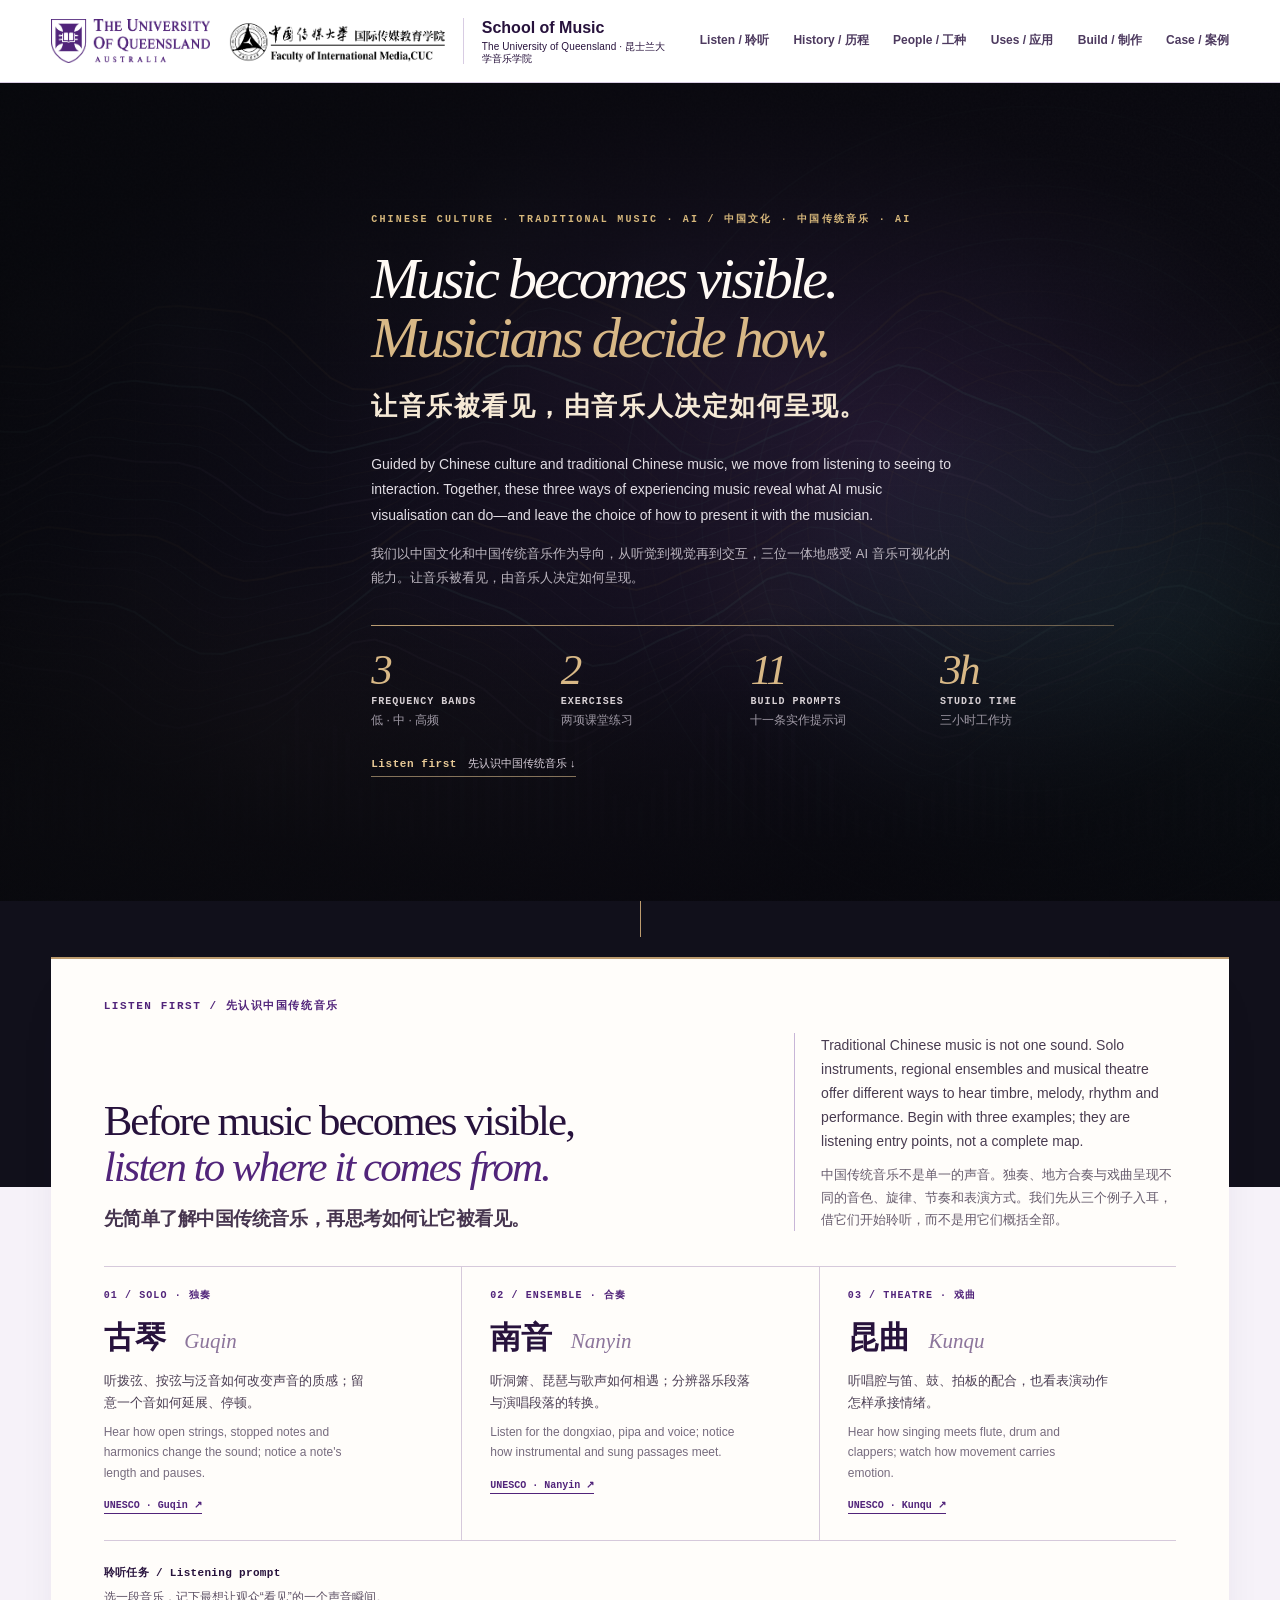
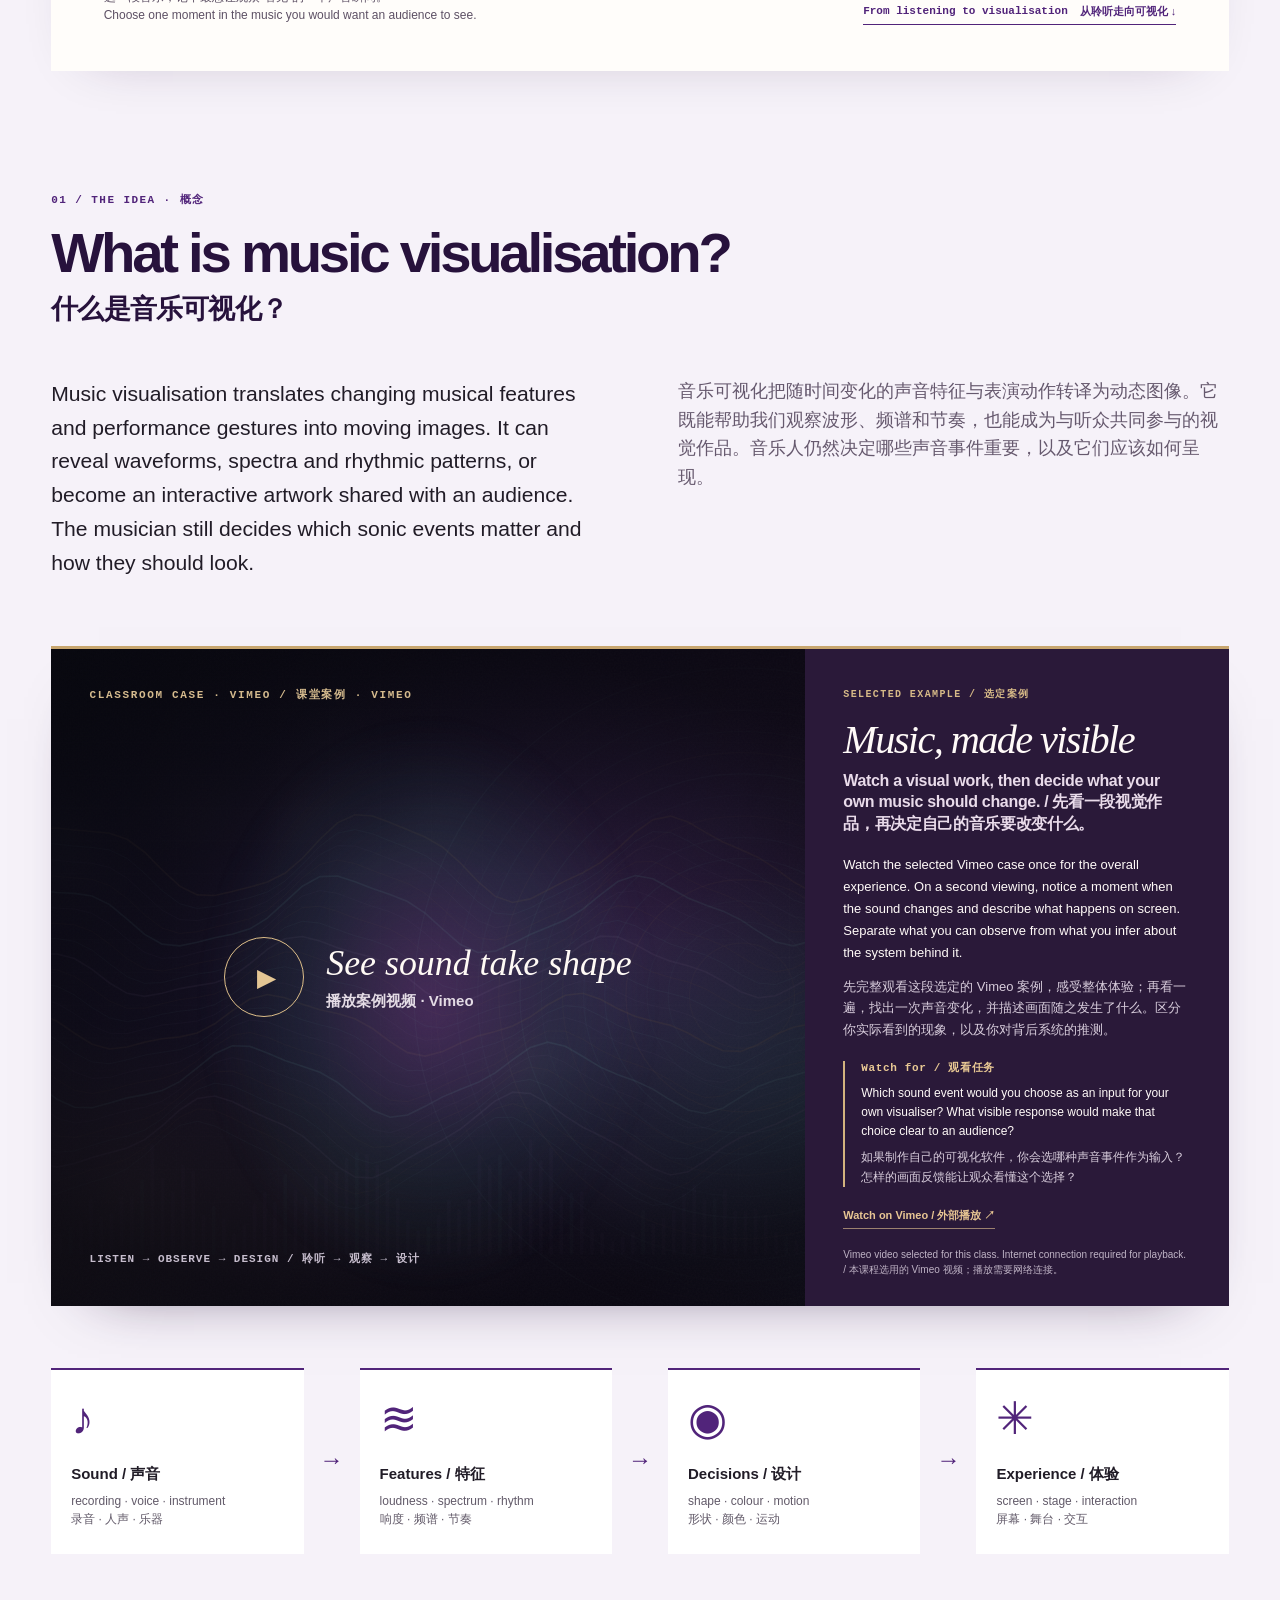
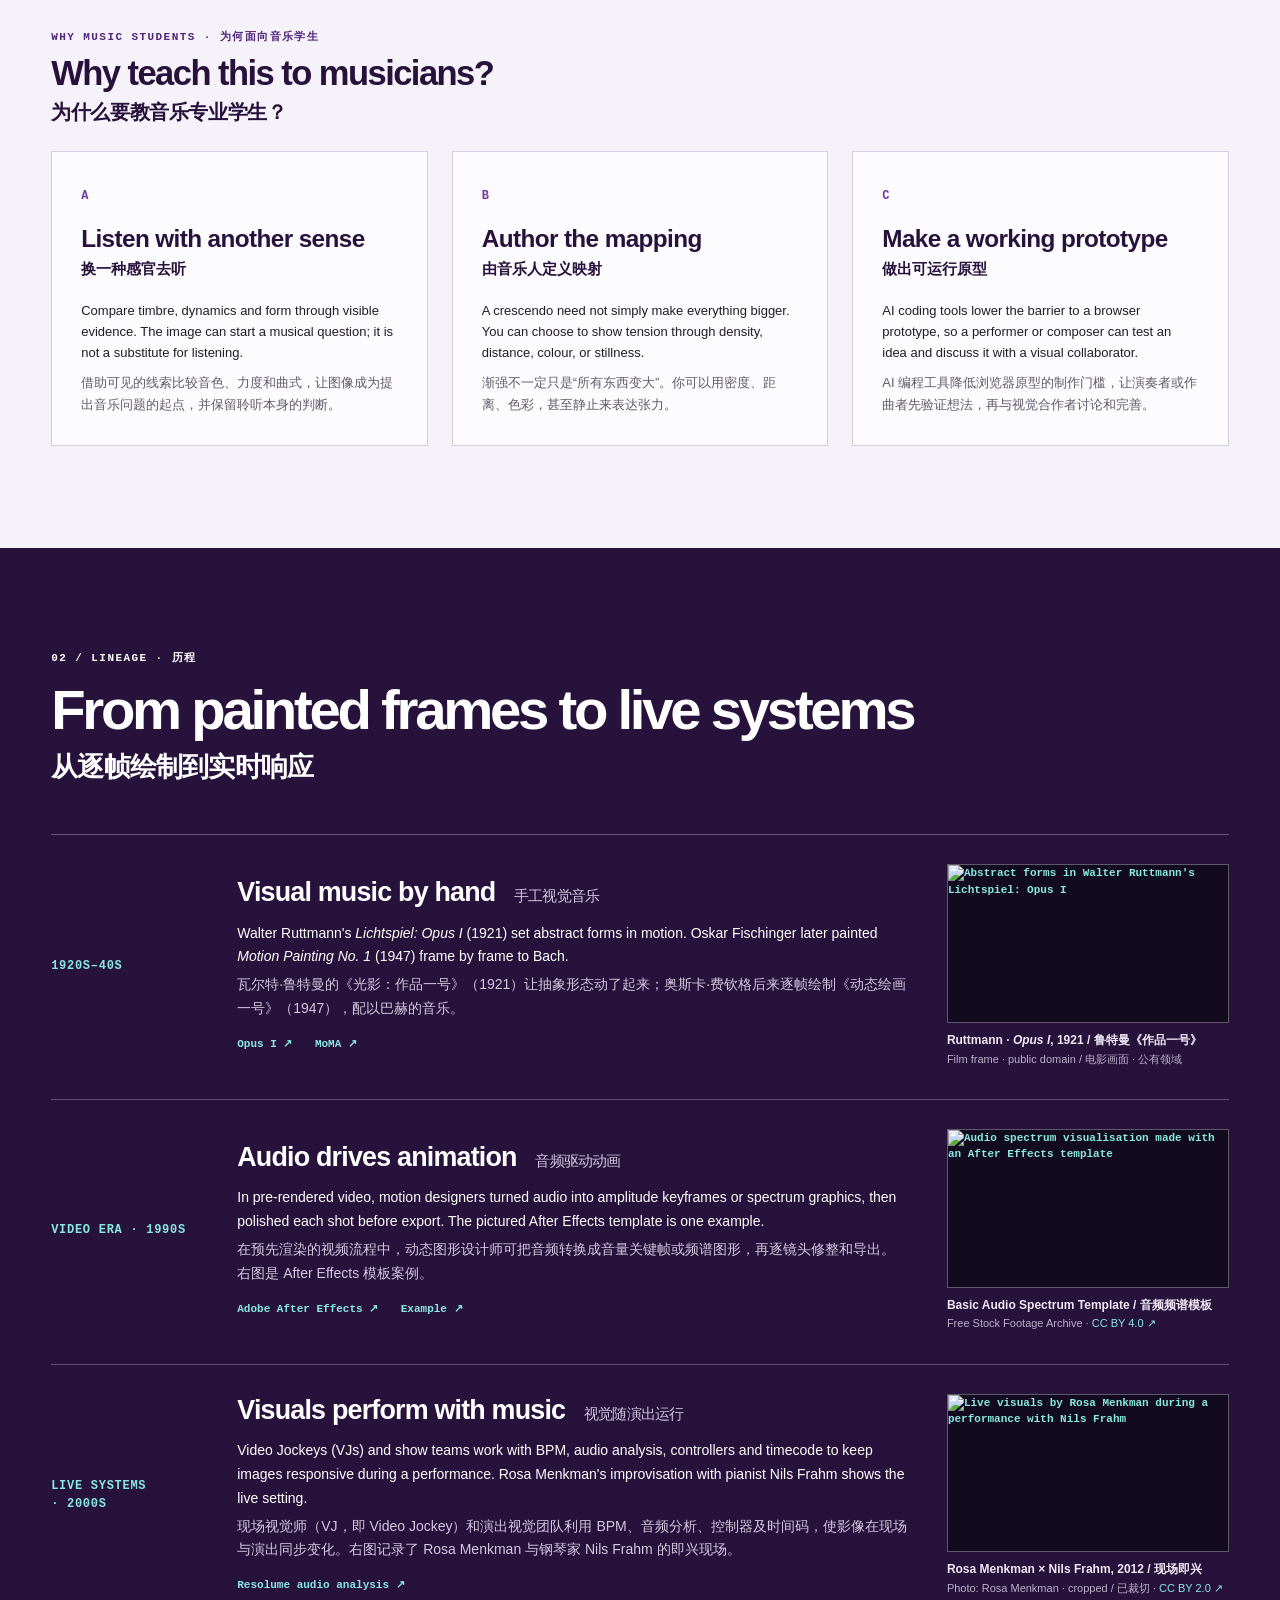
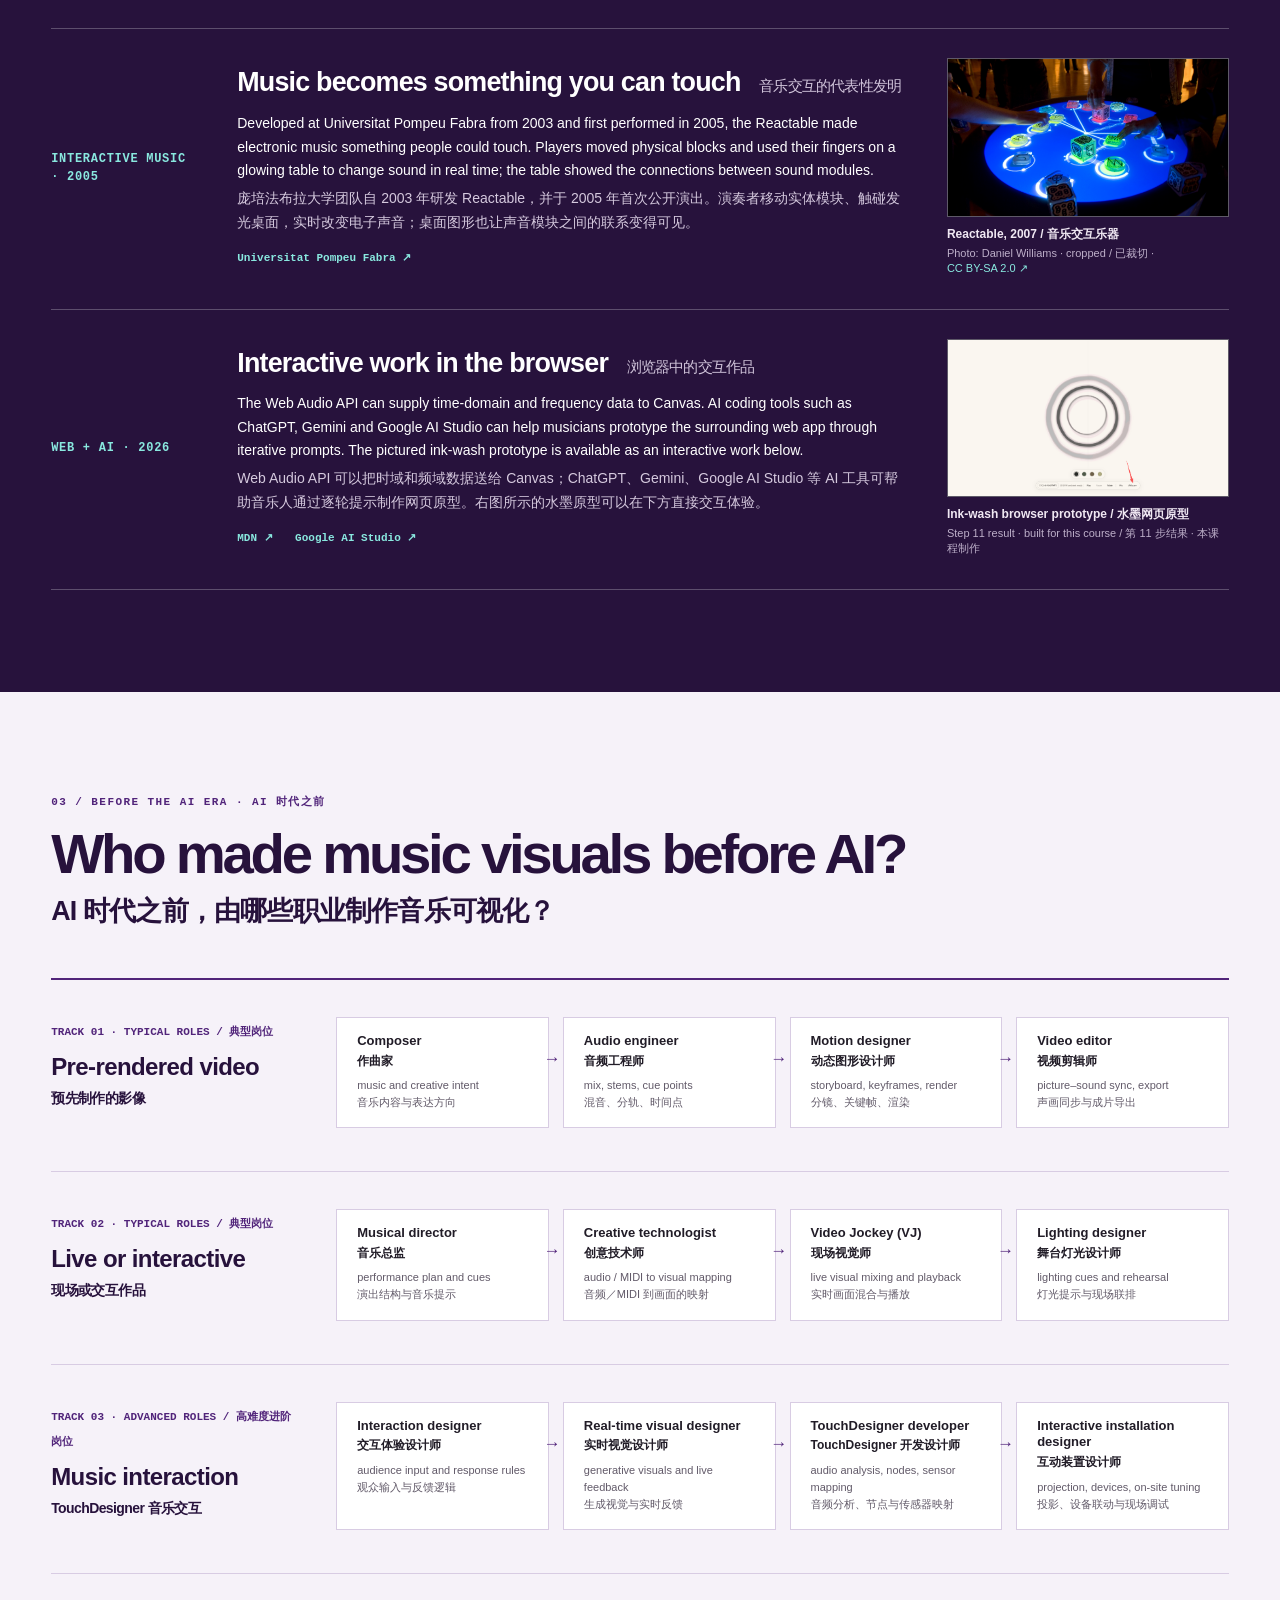
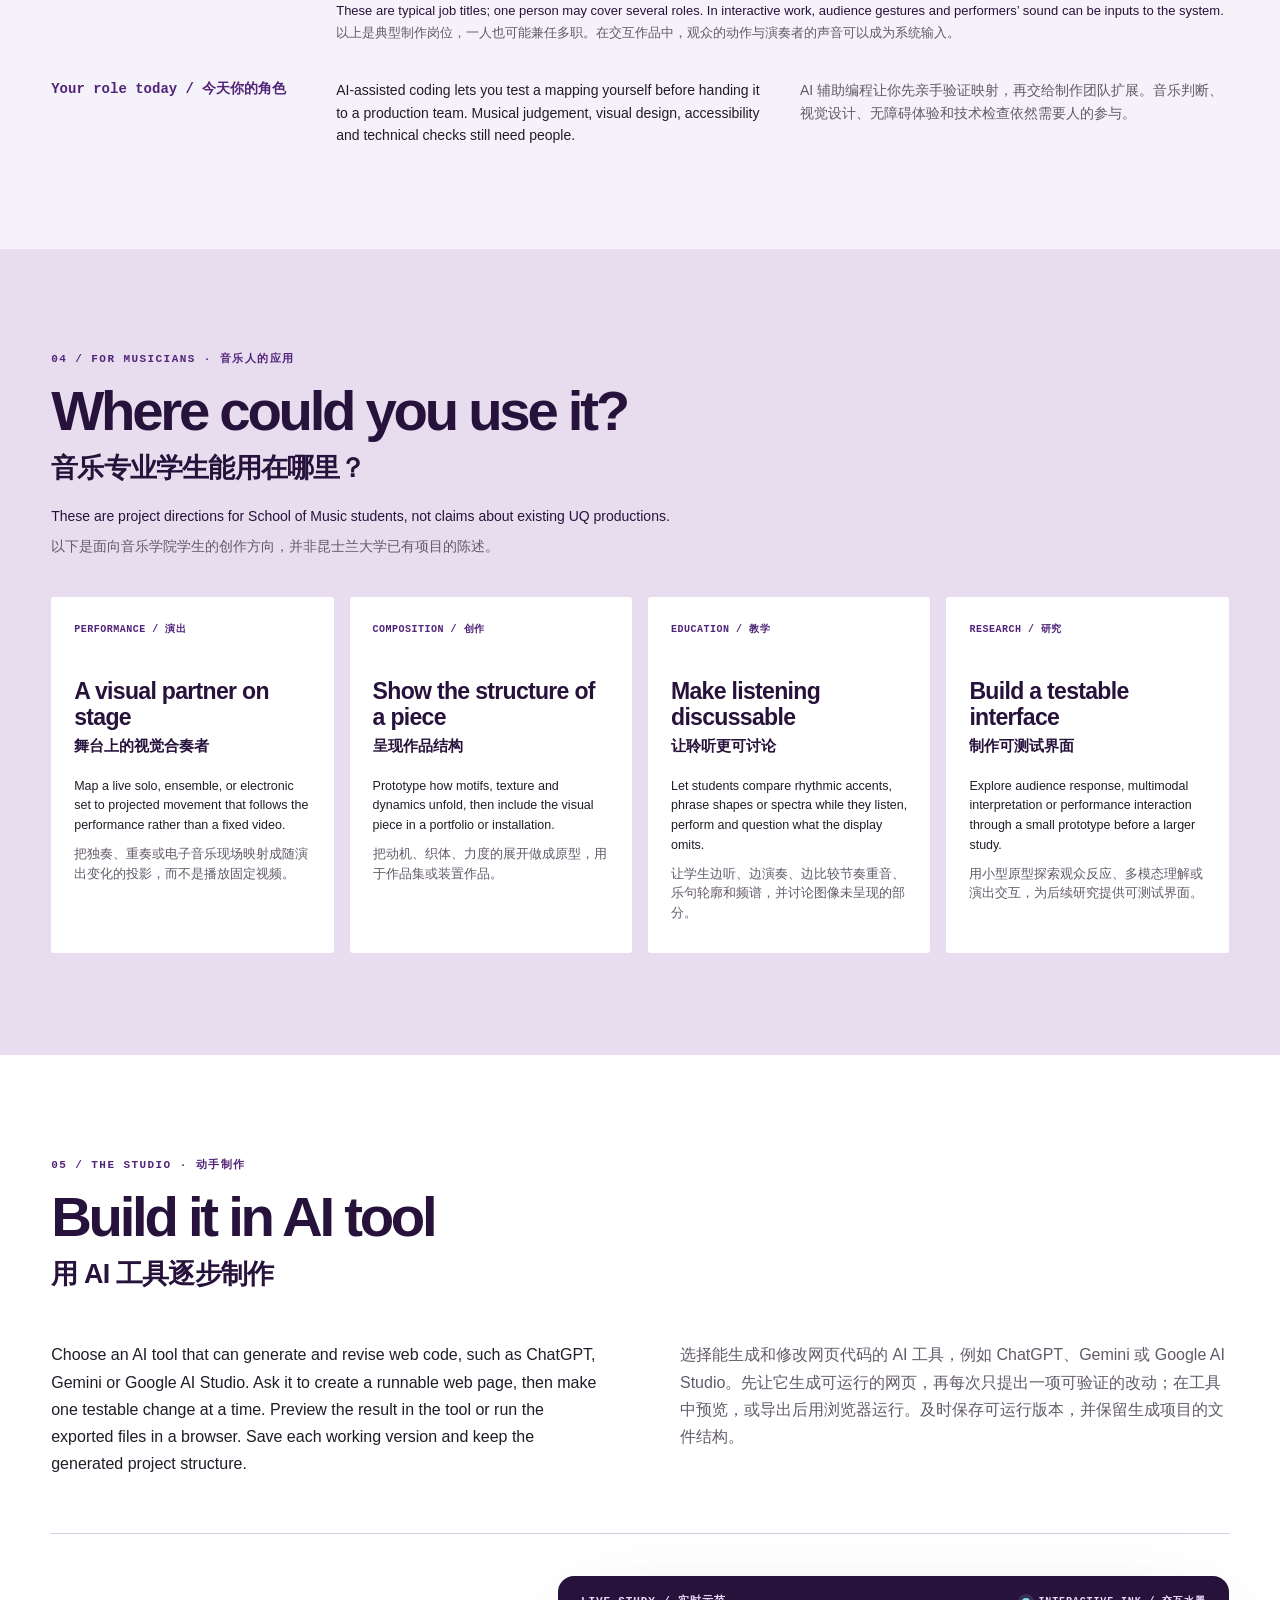
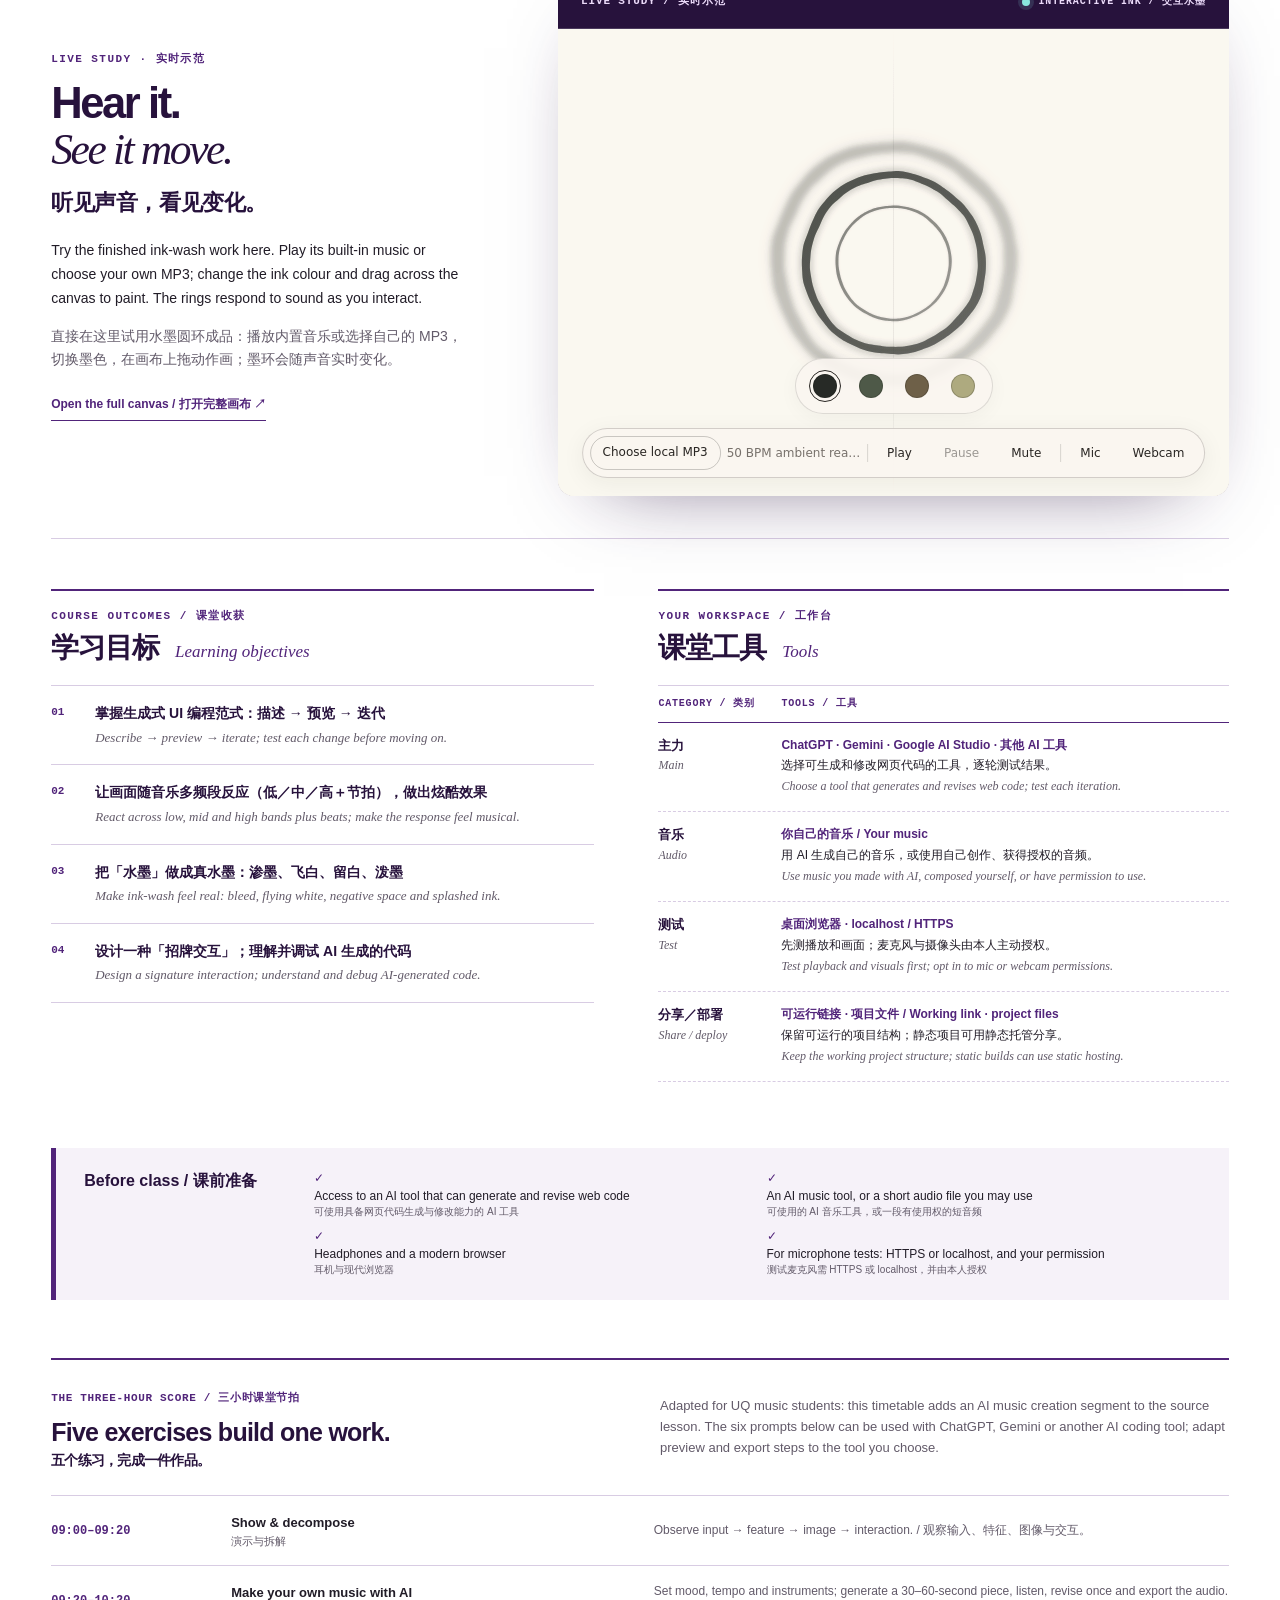
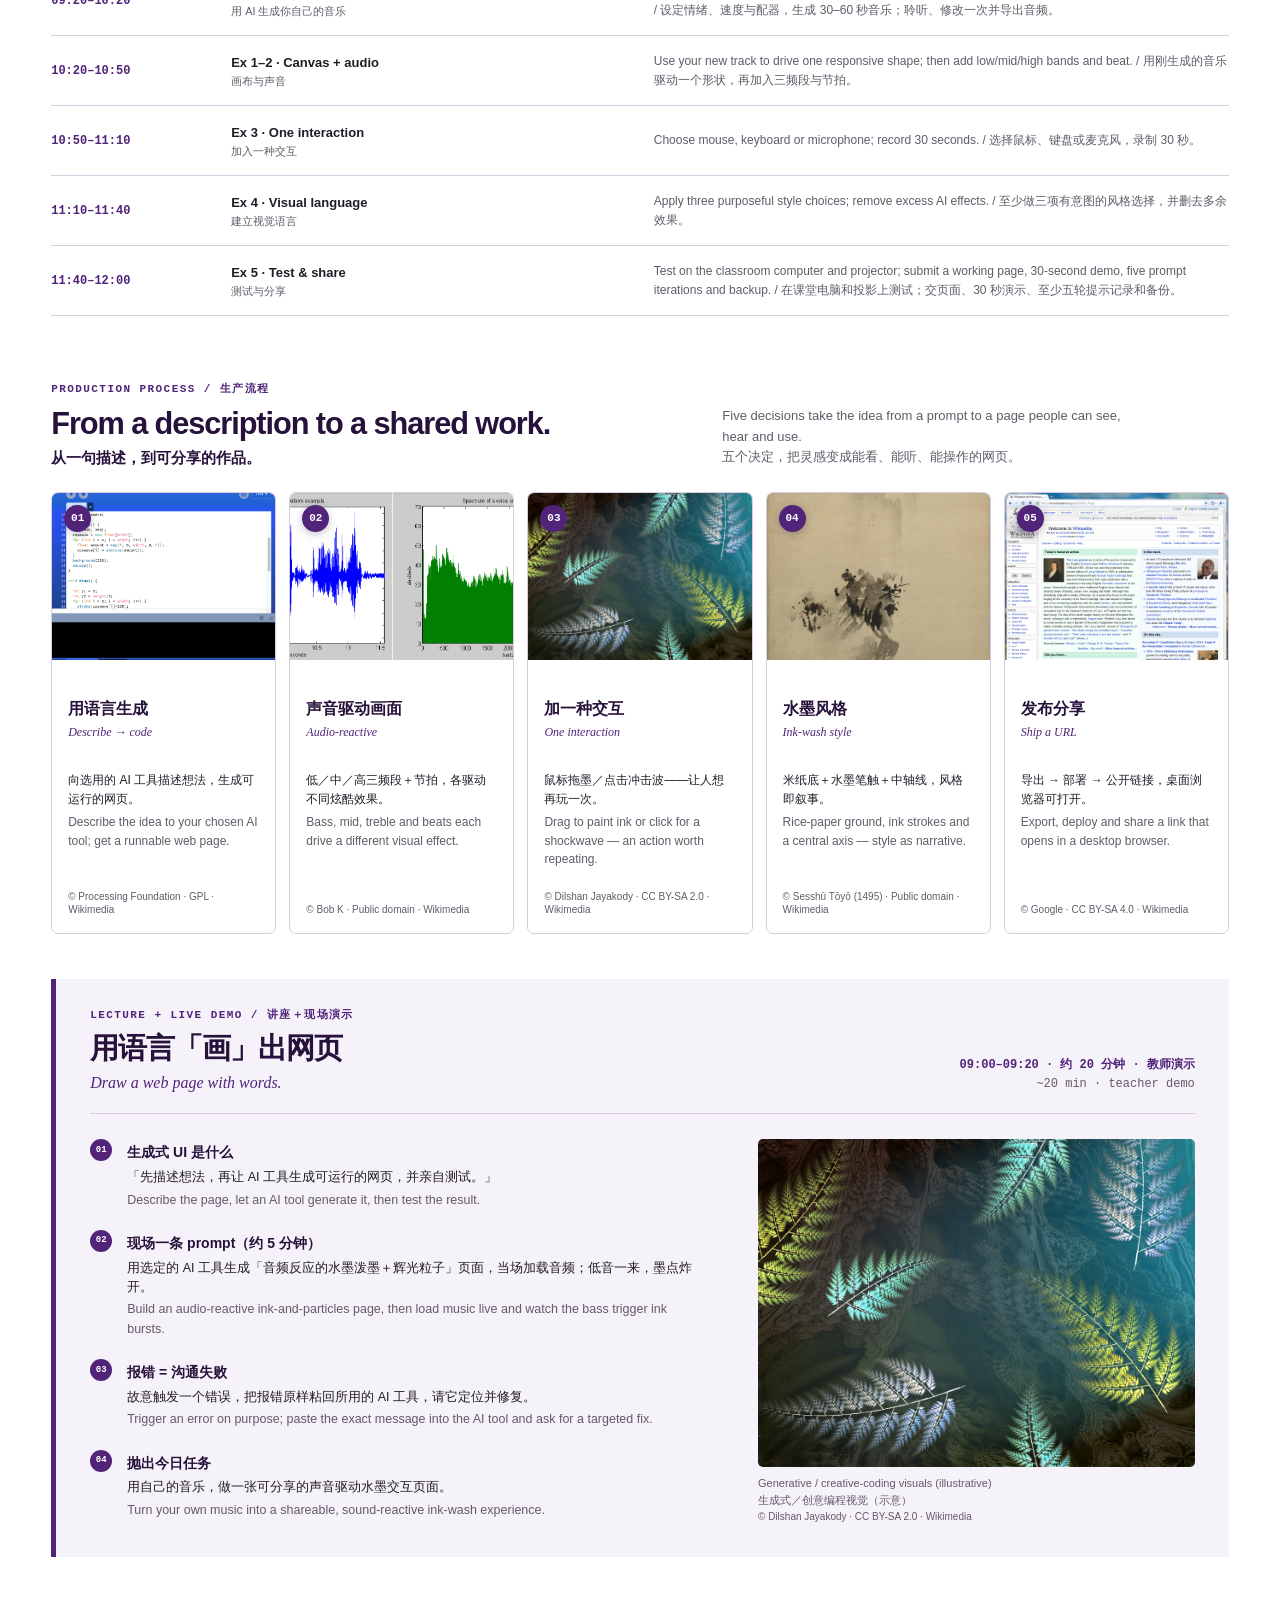
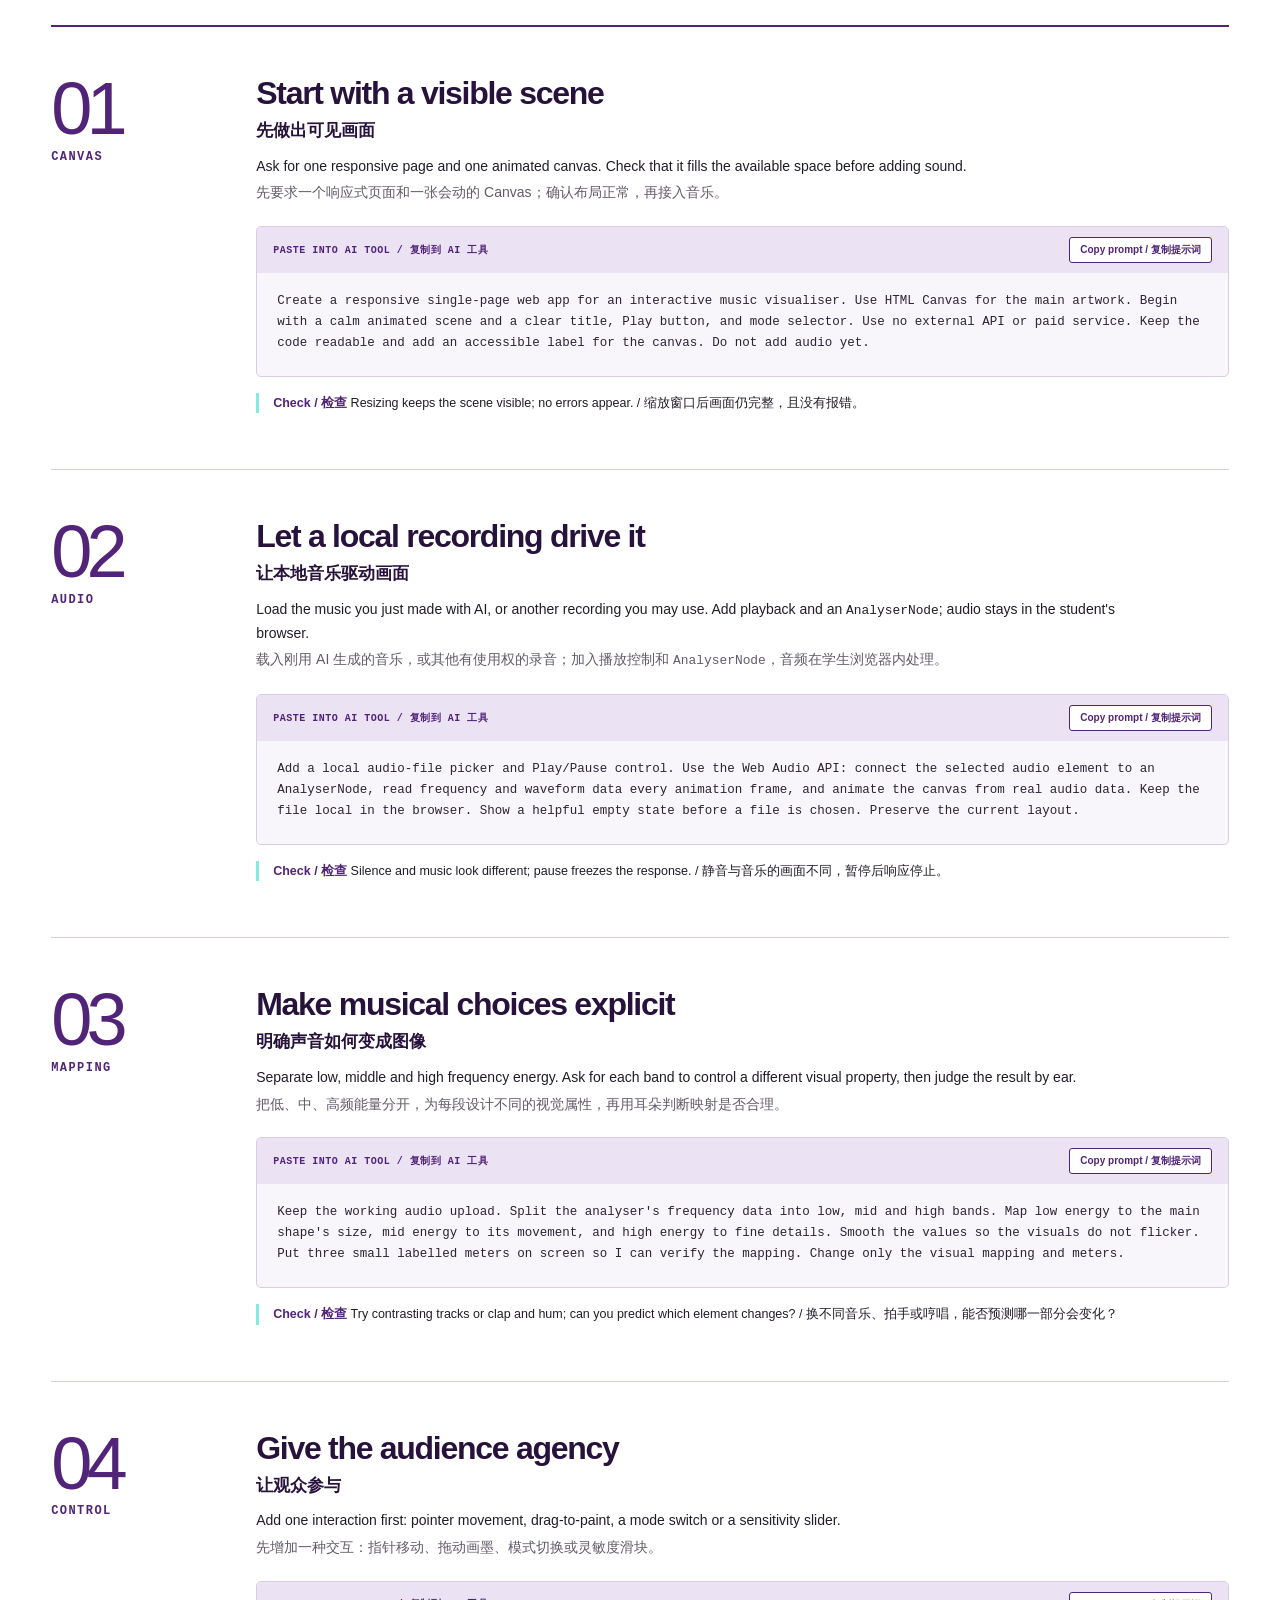
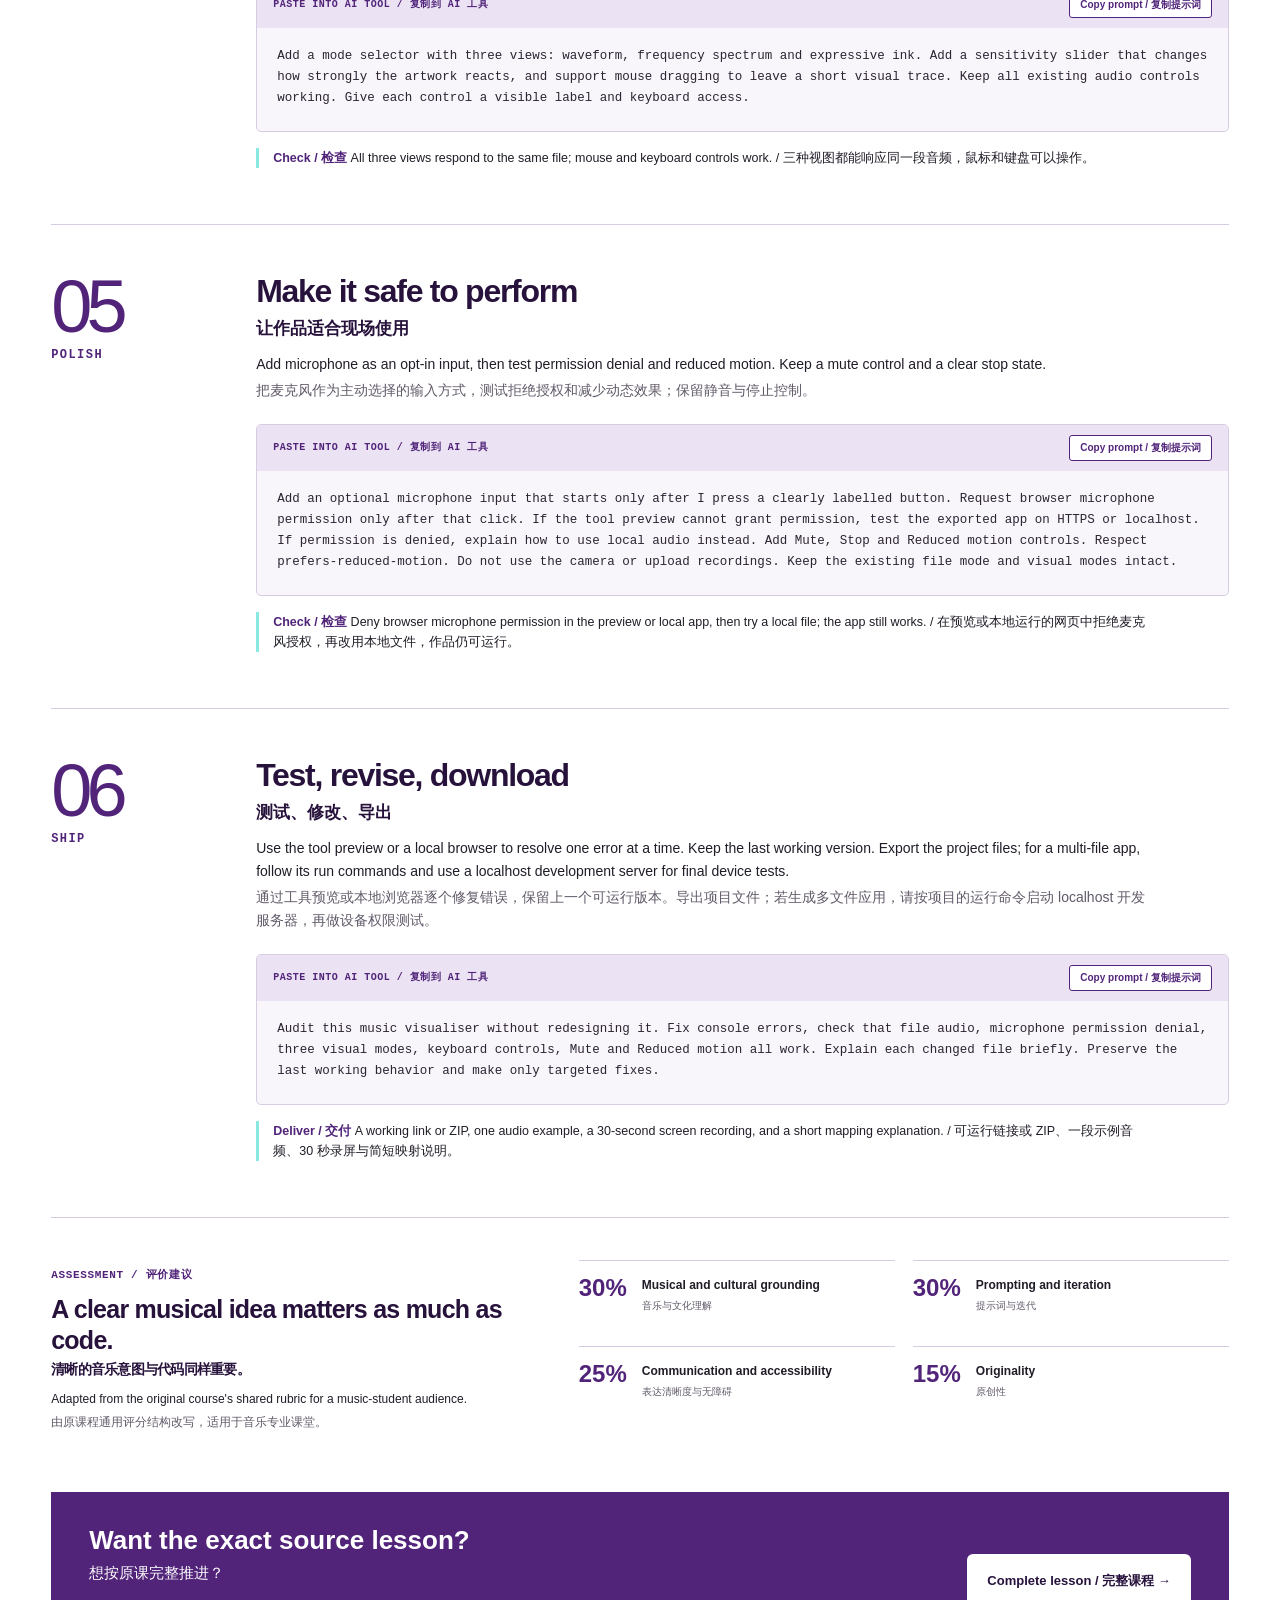
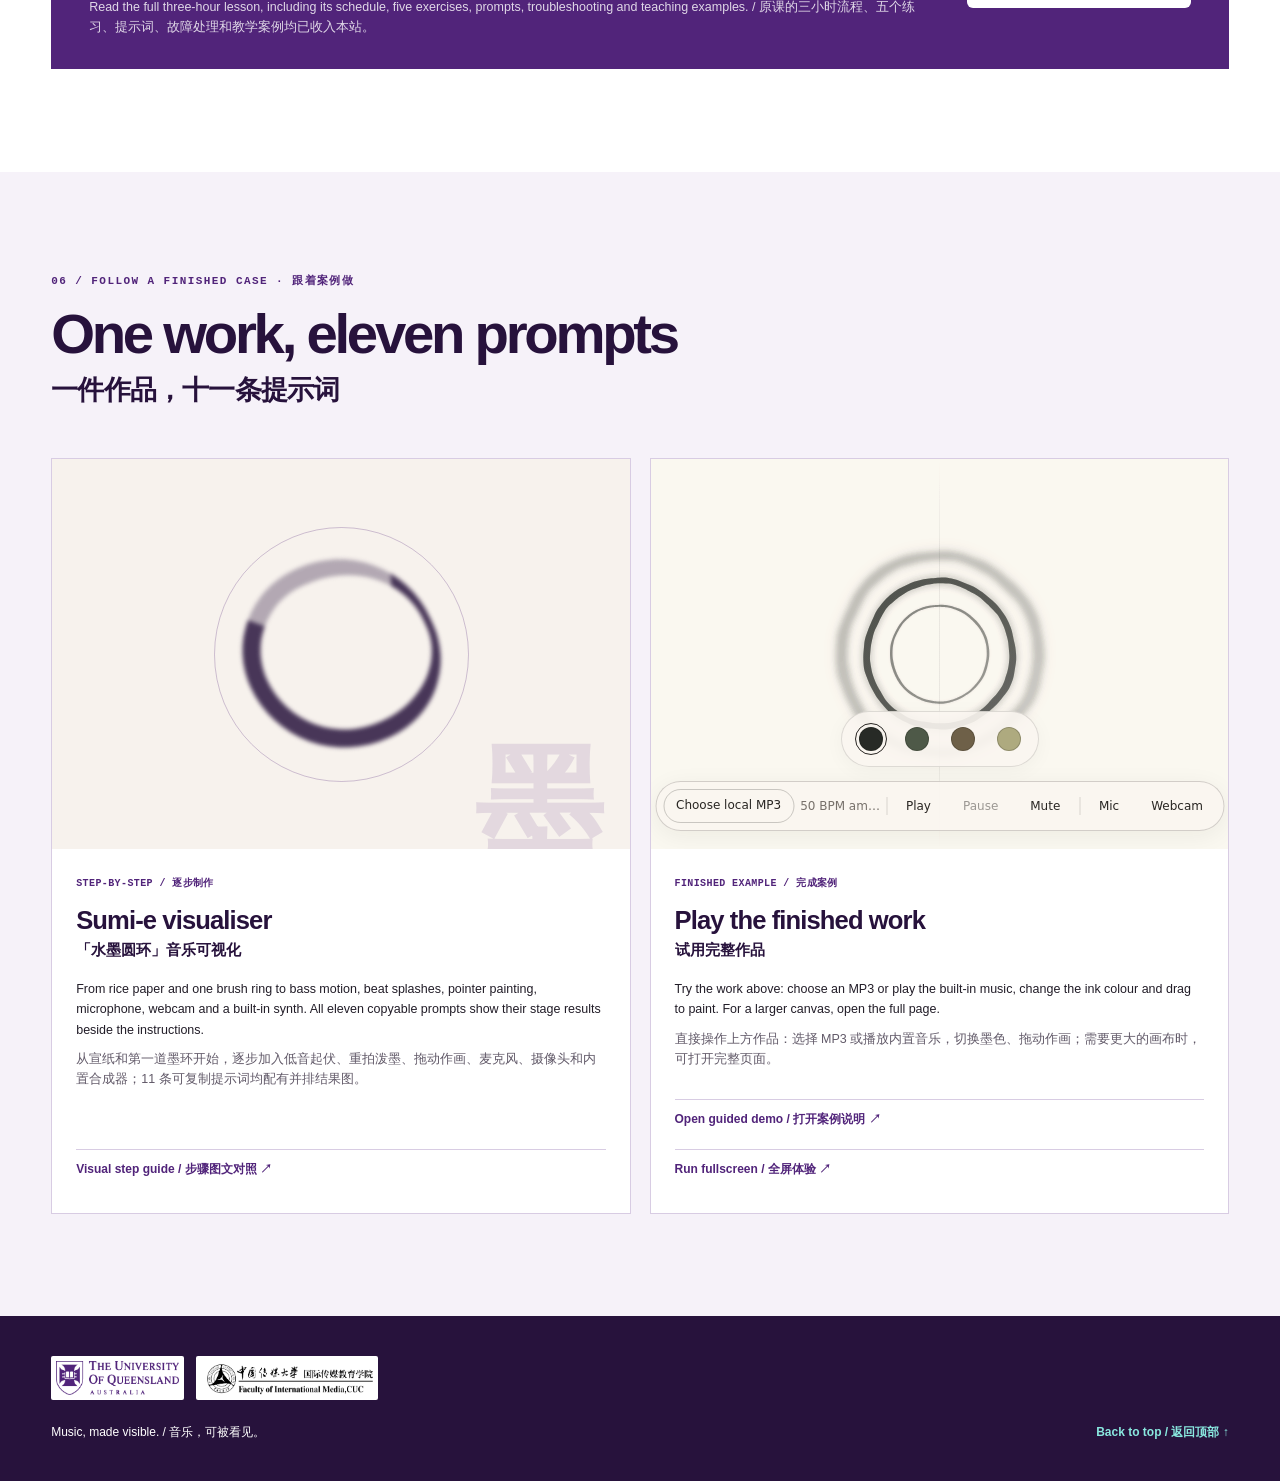
==== queensland-study-tour/index.html @ 39fc1685 "Publish Queensland study tour music visualisation site" ====
<!doctype html>
<html lang="en">
<head>
  <meta charset="utf-8">
  <meta name="viewport" content="width=device-width, initial-scale=1">
  <meta name="theme-color" content="#51247a">
  <meta name="description" content="Explore AI music visualisation through Chinese culture and traditional Chinese music: from listening, to seeing, to interaction. A bilingual, hands-on course for students of The University of Queensland School of Music.">
  <title>Music, made visible · 音乐，可被看见 | UQ School of Music teaching edition</title>
  <link rel="icon" type="image/svg+xml" href="data:image/svg+xml,%3Csvg xmlns='http://www.w3.org/2000/svg' viewBox='0 0 64 64'%3E%3Crect width='64' height='64' rx='14' fill='%2351247a'/%3E%3Cpath d='M10 34h8l5-13 8 26 7-21 5 8h11' fill='none' stroke='white' stroke-width='4' stroke-linecap='round' stroke-linejoin='round'/%3E%3C/svg%3E">
  <link rel="stylesheet" href="styles.css?v=traditional-music-intro-1">
  <script defer src="app.js?v=ink-embed-1"></script>
</head>
<body>
  <a class="skip-link" href="#main">Skip to content / 跳到正文</a>
  <header class="site-header">
    <div class="header-inner">
      <a class="identity" href="#main" aria-label="Course home">
        <span class="brand-logos"><img class="uq-logo" src="assets/uq-logo.png" alt="The University of Queensland logo"><img class="cuc-logo" src="assets/cuc-media-logo.png" alt="中国传媒大学国际传媒教育学院 logo"></span>
        <span class="identity-copy"><strong>School of Music</strong><small>The University of Queensland · 昆士兰大学音乐学院</small></span>
      </a>
      <button class="menu-toggle" type="button" aria-expanded="false" aria-controls="site-nav">Menu · 菜单</button>
      <nav id="site-nav" class="site-nav" aria-label="Course sections">
        <a href="#bridge">Listen / 聆听</a>
        <a href="#history">History / 历程</a>
        <a href="#workflows">People / 工种</a>
        <a href="#applications">Uses / 应用</a>
        <a href="#studio">Build / 制作</a>
        <a href="#pathways">Case / 案例</a>
      </nav>
    </div>
  </header>

  <main id="main">
    <section class="opening" id="opening" aria-labelledby="opening-title">
      <div class="opening-inner">
        <p class="opening-kicker">CHINESE CULTURE · TRADITIONAL MUSIC · AI / 中国文化 · 中国传统音乐 · AI</p>
        <h1 id="opening-title">Music becomes visible.<br><em>Musicians decide how.</em></h1>
        <p class="opening-subtitle">让音乐被看见，由音乐人决定如何呈现。</p>
        <div class="opening-copy">
          <p lang="en">Guided by Chinese culture and traditional Chinese music, we move from listening to seeing to interaction. Together, these three ways of experiencing music reveal what AI music visualisation can do—and leave the choice of how to present it with the musician.</p>
          <p lang="zh-CN">我们以中国文化和中国传统音乐作为导向，从听觉到视觉再到交互，三位一体地感受 AI 音乐可视化的能力。让音乐被看见，由音乐人决定如何呈现。</p>
        </div>
        <div class="opening-rule" aria-hidden="true"></div>
        <div class="opening-stats" aria-label="Course at a glance / 课程概览">
          <div><strong>3</strong><span>FREQUENCY BANDS<small>低 · 中 · 高频</small></span></div>
          <div><strong>2</strong><span>EXERCISES<small>两项课堂练习</small></span></div>
          <div><strong>11</strong><span>BUILD PROMPTS<small>十一条实作提示词</small></span></div>
          <div><strong>3h</strong><span>STUDIO TIME<small>三小时工作坊</small></span></div>
        </div>
        <a class="opening-next" href="#bridge">Listen first <span>先认识中国传统音乐 ↓</span></a>
      </div>
    </section>

    <section class="opening-bridge" id="bridge" aria-labelledby="bridge-title">
      <div class="opening-bridge-inner">
        <p class="bridge-kicker">LISTEN FIRST / 先认识中国传统音乐</p>
        <div class="bridge-grid">
          <h2 id="bridge-title">Before music becomes visible,<br><em>listen to where it comes from.</em><span lang="zh-CN">先简单了解中国传统音乐，再思考如何让它被看见。</span></h2>
          <div class="bridge-copy">
            <p lang="en">Traditional Chinese music is not one sound. Solo instruments, regional ensembles and musical theatre offer different ways to hear timbre, melody, rhythm and performance. Begin with three examples; they are listening entry points, not a complete map.</p>
            <p lang="zh-CN">中国传统音乐不是单一的声音。独奏、地方合奏与戏曲呈现不同的音色、旋律、节奏和表演方式。我们先从三个例子入耳，借它们开始聆听，而不是用它们概括全部。</p>
          </div>
        </div>
        <div class="tradition-samples" aria-label="Three listening entrances to traditional Chinese music / 中国传统音乐的三个聆听入口">
          <article>
            <p class="tradition-index">01 / SOLO · 独奏</p>
            <h3>古琴 <span>Guqin</span></h3>
            <p lang="zh-CN">听拨弦、按弦与泛音如何改变声音的质感；留意一个音如何延展、停顿。</p>
            <p lang="en">Hear how open strings, stopped notes and harmonics change the sound; notice a note's length and pauses.</p>
            <a href="https://ich.unesco.org/en/RL/guqin-and-its-music-00061" target="_blank" rel="noopener">UNESCO · Guqin ↗</a>
          </article>
          <article>
            <p class="tradition-index">02 / ENSEMBLE · 合奏</p>
            <h3>南音 <span>Nanyin</span></h3>
            <p lang="zh-CN">听洞箫、琵琶与歌声如何相遇；分辨器乐段落与演唱段落的转换。</p>
            <p lang="en">Listen for the dongxiao, pipa and voice; notice how instrumental and sung passages meet.</p>
            <a href="https://ich.unesco.org/en/RL/nanyin-00199" target="_blank" rel="noopener">UNESCO · Nanyin ↗</a>
          </article>
          <article>
            <p class="tradition-index">03 / THEATRE · 戏曲</p>
            <h3>昆曲 <span>Kunqu</span></h3>
            <p lang="zh-CN">听唱腔与笛、鼓、拍板的配合，也看表演动作怎样承接情绪。</p>
            <p lang="en">Hear how singing meets flute, drum and clappers; watch how movement carries emotion.</p>
            <a href="https://ich.unesco.org/en/RL/kun-qu-opera-00004" target="_blank" rel="noopener">UNESCO · Kunqu ↗</a>
          </article>
        </div>
        <div class="tradition-next"><p><strong>聆听任务 / Listening prompt</strong><span>选一段音乐，记下最想让观众“看见”的一个声音瞬间。<br>Choose one moment in the music you would want an audience to see.</span></p><a href="#why">From listening to visualisation <span>从聆听走向可视化 ↓</span></a></div>
      </div>
    </section>

    <section class="section section-light" id="why" aria-labelledby="why-title">
      <div class="section-wrap">
        <div class="section-heading"><p class="chapter">01 / THE IDEA · 概念</p><h2 id="why-title">What is music visualisation?<span>什么是音乐可视化？</span></h2></div>
        <div class="paired introduction">
          <p lang="en">Music visualisation translates changing musical features and performance gestures into moving images. It can reveal waveforms, spectra and rhythmic patterns, or become an interactive artwork shared with an audience. The musician still decides which sonic events matter and how they should look.</p>
          <p lang="zh-CN">音乐可视化把随时间变化的声音特征与表演动作转译为动态图像。它既能帮助我们观察波形、频谱和节奏，也能成为与听众共同参与的视觉作品。音乐人仍然决定哪些声音事件重要，以及它们应该如何呈现。</p>
        </div>
        <article class="video-case" id="video-case" aria-labelledby="video-case-title">
          <div class="video-case-screen">
            <div class="video-case-poster">
              <span class="video-case-poster-label">CLASSROOM CASE · VIMEO / 课堂案例 · VIMEO</span>
              <button class="video-case-load" type="button" aria-label="Play the selected music visualisation case / 播放选定的音乐可视化案例"><span aria-hidden="true">▶</span><strong>See sound take shape<small>播放案例视频 · Vimeo</small></strong></button>
              <span class="video-case-poster-foot">LISTEN → OBSERVE → DESIGN / 聆听 → 观察 → 设计</span>
            </div>
            <iframe data-src="https://player.vimeo.com/video/363819046?autoplay=1" title="Selected music visualisation case on Vimeo" referrerpolicy="strict-origin-when-cross-origin" allow="autoplay; picture-in-picture; fullscreen" allowfullscreen hidden></iframe>
            <a class="video-case-playback-link" href="https://vimeo.com/363819046" target="_blank" rel="noopener">Open original video ↗<span>播放器空白时，打开原视频</span></a>
          </div>
          <div class="video-case-copy">
            <p class="video-case-kicker">SELECTED EXAMPLE / 选定案例</p>
            <h3 id="video-case-title">Music, made visible<span>Watch a visual work, then decide what your own music should change. / 先看一段视觉作品，再决定自己的音乐要改变什么。</span></h3>
            <p lang="en">Watch the selected Vimeo case once for the overall experience. On a second viewing, notice a moment when the sound changes and describe what happens on screen. Separate what you can observe from what you infer about the system behind it.</p>
            <p lang="zh-CN">先完整观看这段选定的 Vimeo 案例，感受整体体验；再看一遍，找出一次声音变化，并描述画面随之发生了什么。区分你实际看到的现象，以及你对背后系统的推测。</p>
            <div class="video-case-question"><strong>Watch for / 观看任务</strong><p lang="en">Which sound event would you choose as an input for your own visualiser? What visible response would make that choice clear to an audience?</p><p lang="zh-CN">如果制作自己的可视化软件，你会选哪种声音事件作为输入？怎样的画面反馈能让观众看懂这个选择？</p></div>
            <div class="video-case-links"><a href="https://vimeo.com/363819046" target="_blank" rel="noopener">Watch on Vimeo / 外部播放 ↗</a></div>
            <p class="video-case-credit">Vimeo video selected for this class. Internet connection required for playback. / 本课程选用的 Vimeo 视频；播放需要网络连接。</p>
          </div>
        </article>
        <div class="mapping-strip" aria-label="Sound to image mapping">
          <div><span class="mapping-symbol">♪</span><strong>Sound / 声音</strong><small>recording · voice · instrument<br>录音 · 人声 · 乐器</small></div>
          <span class="mapping-arrow" aria-hidden="true">→</span>
          <div><span class="mapping-symbol">≋</span><strong>Features / 特征</strong><small>loudness · spectrum · rhythm<br>响度 · 频谱 · 节奏</small></div>
          <span class="mapping-arrow" aria-hidden="true">→</span>
          <div><span class="mapping-symbol">◉</span><strong>Decisions / 设计</strong><small>shape · colour · motion<br>形状 · 颜色 · 运动</small></div>
          <span class="mapping-arrow" aria-hidden="true">→</span>
          <div><span class="mapping-symbol">✳</span><strong>Experience / 体验</strong><small>screen · stage · interaction<br>屏幕 · 舞台 · 交互</small></div>
        </div>
        <div class="reason-intro"><p class="chapter">WHY MUSIC STUDENTS · 为何面向音乐学生</p><h3>Why teach this to musicians?<span>为什么要教音乐专业学生？</span></h3></div>
        <div class="reason-grid">
          <article><span class="reason-mark">A</span><h3>Listen with another sense<span>换一种感官去听</span></h3><p lang="en">Compare timbre, dynamics and form through visible evidence. The image can start a musical question; it is not a substitute for listening.</p><p lang="zh-CN">借助可见的线索比较音色、力度和曲式，让图像成为提出音乐问题的起点，并保留聆听本身的判断。</p></article>
          <article><span class="reason-mark">B</span><h3>Author the mapping<span>由音乐人定义映射</span></h3><p lang="en">A crescendo need not simply make everything bigger. You can choose to show tension through density, distance, colour, or stillness.</p><p lang="zh-CN">渐强不一定只是“所有东西变大”。你可以用密度、距离、色彩，甚至静止来表达张力。</p></article>
          <article><span class="reason-mark">C</span><h3>Make a working prototype<span>做出可运行原型</span></h3><p lang="en">AI coding tools lower the barrier to a browser prototype, so a performer or composer can test an idea and discuss it with a visual collaborator.</p><p lang="zh-CN">AI 编程工具降低浏览器原型的制作门槛，让演奏者或作曲者先验证想法，再与视觉合作者讨论和完善。</p></article>
        </div>
      </div>
    </section>

    <section class="section history-section" id="history" aria-labelledby="history-title">
      <div class="section-wrap">
        <div class="section-heading"><p class="chapter">02 / LINEAGE · 历程</p><h2 id="history-title">From painted frames to live systems<span>从逐帧绘制到实时响应</span></h2></div>
        <div class="timeline">
          <article><span class="era">1920s–40s</span><div><h3>Visual music by hand <small>手工视觉音乐</small></h3><p lang="en">Walter Ruttmann's <em>Lichtspiel: Opus I</em> (1921) set abstract forms in motion. Oskar Fischinger later painted <em>Motion Painting No. 1</em> (1947) frame by frame to Bach.</p><p lang="zh-CN">瓦尔特·鲁特曼的《光影：作品一号》（1921）让抽象形态动了起来；奥斯卡·费钦格后来逐帧绘制《动态绘画一号》（1947），配以巴赫的音乐。</p><a href="https://commons.wikimedia.org/wiki/File:Lichtspiel_Opus_I_(1921).webm" target="_blank" rel="noopener">Opus I ↗</a> <a href="https://www.moma.org/collection/works/315486" target="_blank" rel="noopener">MoMA ↗</a></div><figure class="timeline-media"><a href="https://commons.wikimedia.org/wiki/File:Lichtspiel_Opus_I_(1921).webm" target="_blank" rel="noopener" aria-label="See the source film Lichtspiel: Opus I"><img src="https://thumb.wikimedia.org/wikipedia/commons/thumb/0/00/Lichtspiel_Opus_I_%281921%29.webm/330px--Lichtspiel_Opus_I_%281921%29.webm.jpg" alt="Abstract forms in Walter Ruttmann's Lichtspiel: Opus I" loading="lazy" decoding="async"></a><figcaption><strong>Ruttmann · <em>Opus I</em>, 1921 / 鲁特曼《作品一号》</strong><span>Film frame · public domain / 电影画面 · 公有领域</span></figcaption></figure></article>
          <article><span class="era">Video era <span class="era-date">· 1990s</span></span><div><h3>Audio drives animation <small>音频驱动动画</small></h3><p lang="en">In pre-rendered video, motion designers turned audio into amplitude keyframes or spectrum graphics, then polished each shot before export. The pictured After Effects template is one example.</p><p lang="zh-CN">在预先渲染的视频流程中，动态图形设计师可把音频转换成音量关键帧或频谱图形，再逐镜头修整和导出。右图是 After Effects 模板案例。</p><a href="https://helpx.adobe.com/after-effects/desktop/animate-in-after-effects/assorted-animation-tools/assorted-animation-tools.html" target="_blank" rel="noopener">Adobe After Effects ↗</a> <a href="https://freestockfootagearchive.com/basic-audio-spectrum-template/" target="_blank" rel="noopener">Example ↗</a></div><figure class="timeline-media"><a href="https://freestockfootagearchive.com/basic-audio-spectrum-template/" target="_blank" rel="noopener" aria-label="See the Basic Audio Spectrum Template source"><img src="https://i.ytimg.com/vi/5WzCx0RX-IQ/hqdefault.jpg" alt="Audio spectrum visualisation made with an After Effects template" loading="lazy" decoding="async"></a><figcaption><strong>Basic Audio Spectrum Template / 音频频谱模板</strong><span>Free Stock Footage Archive · <a href="https://creativecommons.org/licenses/by/4.0/" target="_blank" rel="noopener">CC BY 4.0 ↗</a></span></figcaption></figure></article>
          <article><span class="era">Live systems <span class="era-date">· 2000s</span></span><div><h3>Visuals perform with music <small>视觉随演出运行</small></h3><p lang="en">Video Jockeys (VJs) and show teams work with BPM, audio analysis, controllers and timecode to keep images responsive during a performance. Rosa Menkman's improvisation with pianist Nils Frahm shows the live setting.</p><p lang="zh-CN">现场视觉师（VJ，即 Video Jockey）和演出视觉团队利用 BPM、音频分析、控制器及时间码，使影像在现场与演出同步变化。右图记录了 Rosa Menkman 与钢琴家 Nils Frahm 的即兴现场。</p><a href="https://resolume.com/support/parameter-animation" target="_blank" rel="noopener">Resolume audio analysis ↗</a></div><figure class="timeline-media"><a href="https://commons.wikimedia.org/wiki/File:Rosa_Menkman_visuals_for_Nils_Frahm.jpg" target="_blank" rel="noopener" aria-label="See Rosa Menkman's photo of her live visuals for Nils Frahm"><img src="https://upload.wikimedia.org/wikipedia/commons/1/1d/Rosa_Menkman_visuals_for_Nils_Frahm.jpg" alt="Live visuals by Rosa Menkman during a performance with Nils Frahm" loading="lazy" decoding="async"></a><figcaption><strong>Rosa Menkman × Nils Frahm, 2012 / 现场即兴</strong><span>Photo: Rosa Menkman · cropped / 已裁切 · <a href="https://creativecommons.org/licenses/by/2.0/" target="_blank" rel="noopener">CC BY 2.0 ↗</a></span></figcaption></figure></article>
          <article><span class="era">Interactive music <span class="era-date">· 2005</span></span><div><h3>Music becomes something you can touch <small>音乐交互的代表性发明</small></h3><p lang="en">Developed at Universitat Pompeu Fabra from 2003 and first performed in 2005, the Reactable made electronic music something people could touch. Players moved physical blocks and used their fingers on a glowing table to change sound in real time; the table showed the connections between sound modules.</p><p lang="zh-CN">庞培法布拉大学团队自 2003 年研发 Reactable，并于 2005 年首次公开演出。演奏者移动实体模块、触碰发光桌面，实时改变电子声音；桌面图形也让声音模块之间的联系变得可见。</p><a href="https://www.upf.edu/web/mtg/reactable" target="_blank" rel="noopener">Universitat Pompeu Fabra ↗</a></div><figure class="timeline-media"><a href="https://commons.wikimedia.org/wiki/File:Reactable_Multitouch.jpg" target="_blank" rel="noopener" aria-label="See the source photograph of the Reactable interactive music instrument"><img src="assets/history/reactable-multitouch.jpg" alt="Hands moving blocks on the glowing Reactable music table" loading="lazy" decoding="async"></a><figcaption><strong>Reactable, 2007 / 音乐交互乐器</strong><span>Photo: Daniel Williams · cropped / 已裁切 · <a href="https://creativecommons.org/licenses/by-sa/2.0/" target="_blank" rel="noopener">CC BY-SA 2.0 ↗</a></span></figcaption></figure></article>
          <article><span class="era">Web + AI <span class="era-date">· 2026</span></span><div><h3>Interactive work in the browser <small>浏览器中的交互作品</small></h3><p lang="en">The Web Audio API can supply time-domain and frequency data to Canvas. AI coding tools such as ChatGPT, Gemini and Google AI Studio can help musicians prototype the surrounding web app through iterative prompts. The pictured ink-wash prototype is available as an interactive work below.</p><p lang="zh-CN">Web Audio API 可以把时域和频域数据送给 Canvas；ChatGPT、Gemini、Google AI Studio 等 AI 工具可帮助音乐人通过逐轮提示制作网页原型。右图所示的水墨原型可以在下方直接交互体验。</p><a href="https://developer.mozilla.org/en-US/docs/Web/API/Web_Audio_API/Visualizations_with_Web_Audio_API" target="_blank" rel="noopener">MDN ↗</a> <a href="https://ai.google.dev/gemini-api/docs/aistudio-build-mode" target="_blank" rel="noopener">Google AI Studio ↗</a></div><figure class="timeline-media timeline-media--web"><a href="#live-demo" aria-label="Try the interactive ink-wash music visualisation"><img src="steps/11.png" alt="Ink-wash browser prototype with three audio-reactive rings and controls" loading="lazy" decoding="async"></a><figcaption><strong>Ink-wash browser prototype / 水墨网页原型</strong><span>Step 11 result · built for this course / 第 11 步结果 · 本课程制作</span></figcaption></figure></article>
        </div>
      </div>
    </section>

    <section class="section section-light" id="workflows" aria-labelledby="workflow-title">
      <div class="section-wrap">
        <div class="section-heading"><p class="chapter">03 / BEFORE THE AI ERA · AI 时代之前</p><h2 id="workflow-title">Who made music visuals before AI?<span>AI 时代之前，由哪些职业制作音乐可视化？</span></h2></div>
        <div class="workflow-rows">
          <article><div class="workflow-label"><span>TRACK 01 · TYPICAL ROLES / 典型岗位</span><h3>Pre-rendered video<span>预先制作的影像</span></h3></div><div class="workflow-steps"><div><b>Composer<span lang="zh-CN">作曲家</span></b><small>music and creative intent<br>音乐内容与表达方向</small></div><div><b>Audio engineer<span lang="zh-CN">音频工程师</span></b><small>mix, stems, cue points<br>混音、分轨、时间点</small></div><div><b>Motion designer<span lang="zh-CN">动态图形设计师</span></b><small>storyboard, keyframes, render<br>分镜、关键帧、渲染</small></div><div><b>Video editor<span lang="zh-CN">视频剪辑师</span></b><small>picture–sound sync, export<br>声画同步与成片导出</small></div></div></article>
          <article><div class="workflow-label"><span>TRACK 02 · TYPICAL ROLES / 典型岗位</span><h3>Live or interactive<span>现场或交互作品</span></h3></div><div class="workflow-steps"><div><b>Musical director<span lang="zh-CN">音乐总监</span></b><small>performance plan and cues<br>演出结构与音乐提示</small></div><div><b>Creative technologist<span lang="zh-CN">创意技术师</span></b><small>audio / MIDI to visual mapping<br>音频／MIDI 到画面的映射</small></div><div><b>Video Jockey (VJ)<span lang="zh-CN">现场视觉师</span></b><small>live visual mixing and playback<br>实时画面混合与播放</small></div><div><b>Lighting designer<span lang="zh-CN">舞台灯光设计师</span></b><small>lighting cues and rehearsal<br>灯光提示与现场联排</small></div></div></article>
          <article><div class="workflow-label"><span>TRACK 03 · ADVANCED ROLES / 高难度进阶岗位</span><h3>Music interaction<span>TouchDesigner 音乐交互</span></h3></div><div class="workflow-steps"><div><b>Interaction designer<span lang="zh-CN">交互体验设计师</span></b><small>audience input and response rules<br>观众输入与反馈逻辑</small></div><div><b>Real-time visual designer<span lang="zh-CN">实时视觉设计师</span></b><small>generative visuals and live feedback<br>生成视觉与实时反馈</small></div><div><b>TouchDesigner developer<span lang="zh-CN">TouchDesigner 开发设计师</span></b><small>audio analysis, nodes, sensor mapping<br>音频分析、节点与传感器映射</small></div><div><b>Interactive installation designer<span lang="zh-CN">互动装置设计师</span></b><small>projection, devices, on-site tuning<br>投影、设备联动与现场调试</small></div></div></article>
        </div>
        <p class="workflow-input" lang="en">These are typical job titles; one person may cover several roles. In interactive work, audience gestures and performers’ sound can be inputs to the system.</p><p class="workflow-input workflow-input-zh" lang="zh-CN">以上是典型制作岗位，一人也可能兼任多职。在交互作品中，观众的动作与演奏者的声音可以成为系统输入。</p>
        <div class="workflow-note"><strong>Your role today / 今天你的角色</strong><p lang="en">AI-assisted coding lets you test a mapping yourself before handing it to a production team. Musical judgement, visual design, accessibility and technical checks still need people.</p><p lang="zh-CN">AI 辅助编程让你先亲手验证映射，再交给制作团队扩展。音乐判断、视觉设计、无障碍体验和技术检查依然需要人的参与。</p></div>
      </div>
    </section>

    <section class="section applications-section" id="applications" aria-labelledby="applications-title">
      <div class="section-wrap">
        <div class="section-heading"><p class="chapter">04 / FOR MUSICIANS · 音乐人的应用</p><h2 id="applications-title">Where could you use it?<span>音乐专业学生能用在哪里？</span></h2></div>
        <p class="section-deck" lang="en">These are project directions for School of Music students, not claims about existing UQ productions.</p><p class="section-deck zh" lang="zh-CN">以下是面向音乐学院学生的创作方向，并非昆士兰大学已有项目的陈述。</p>
        <div class="application-grid">
          <article><span>PERFORMANCE / 演出</span><h3>A visual partner on stage<span>舞台上的视觉合奏者</span></h3><p lang="en">Map a live solo, ensemble, or electronic set to projected movement that follows the performance rather than a fixed video.</p><p lang="zh-CN">把独奏、重奏或电子音乐现场映射成随演出变化的投影，而不是播放固定视频。</p></article>
          <article><span>COMPOSITION / 创作</span><h3>Show the structure of a piece<span>呈现作品结构</span></h3><p lang="en">Prototype how motifs, texture and dynamics unfold, then include the visual piece in a portfolio or installation.</p><p lang="zh-CN">把动机、织体、力度的展开做成原型，用于作品集或装置作品。</p></article>
          <article><span>EDUCATION / 教学</span><h3>Make listening discussable<span>让聆听更可讨论</span></h3><p lang="en">Let students compare rhythmic accents, phrase shapes or spectra while they listen, perform and question what the display omits.</p><p lang="zh-CN">让学生边听、边演奏、边比较节奏重音、乐句轮廓和频谱，并讨论图像未呈现的部分。</p></article>
          <article><span>RESEARCH / 研究</span><h3>Build a testable interface<span>制作可测试界面</span></h3><p lang="en">Explore audience response, multimodal interpretation or performance interaction through a small prototype before a larger study.</p><p lang="zh-CN">用小型原型探索观众反应、多模态理解或演出交互，为后续研究提供可测试界面。</p></article>
        </div>
      </div>
    </section>

    <section class="section studio-section" id="studio" aria-labelledby="studio-title">
      <div class="section-wrap">
        <div class="section-heading"><p class="chapter">05 / THE STUDIO · 动手制作</p><h2 id="studio-title">Build it in AI tool<span>用 AI 工具逐步制作</span></h2></div>
        <div class="studio-intro"><p lang="en">Choose an AI tool that can generate and revise web code, such as ChatGPT, Gemini or Google AI Studio. Ask it to create a runnable web page, then make one testable change at a time. Preview the result in the tool or run the exported files in a browser. Save each working version and keep the generated project structure.</p><p lang="zh-CN">选择能生成和修改网页代码的 AI 工具，例如 ChatGPT、Gemini 或 Google AI Studio。先让它生成可运行的网页，再每次只提出一项可验证的改动；在工具中预览，或导出后用浏览器运行。及时保存可运行版本，并保留生成项目的文件结构。</p></div>
        <div class="studio-demo" id="live-demo">
          <div class="studio-demo-copy">
            <p class="chapter">LIVE STUDY · 实时示范</p>
            <h3>Hear it.<br><em>See it move.</em><span>听见声音，看见变化。</span></h3>
            <p lang="en">Try the finished ink-wash work here. Play its built-in music or choose your own MP3; change the ink colour and drag across the canvas to paint. The rings respond to sound as you interact.</p>
            <p lang="zh-CN">直接在这里试用水墨圆环成品：播放内置音乐或选择自己的 MP3，切换墨色，在画布上拖动作画；墨环会随声音实时变化。</p>
            <a class="demo-open-link" href="ink-wash-ring.html?v=three-ring-wave-2" target="_blank" rel="noopener">Open the full canvas / 打开完整画布 ↗</a>
          </div>
          <div class="demo-panel">
            <div class="demo-head"><span>LIVE STUDY / 实时示范</span><span class="live-indicator"><i></i> INTERACTIVE INK / 交互水墨</span></div>
            <iframe class="demo-frame" src="ink-wash-ring.html?v=three-ring-wave-2" title="Live interactive ink-wash music visualisation / 水墨圆环实时音乐可视化" allow="microphone; camera; autoplay; fullscreen" allowfullscreen loading="eager"></iframe>
          </div>
        </div>
        <div class="studio-learning" id="learning-goals">
          <section class="learning-objectives" aria-labelledby="learning-title">
            <div class="learning-heading"><p class="chapter">COURSE OUTCOMES / 课堂收获</p><h3 id="learning-title">学习目标 <span>Learning objectives</span></h3></div>
            <ol class="learning-list">
              <li><span class="learning-number">01</span><div><strong>掌握生成式 UI 编程范式：描述 → 预览 → 迭代</strong><small lang="en">Describe → preview → iterate; test each change before moving on.</small></div></li>
              <li><span class="learning-number">02</span><div><strong>让画面随音乐多频段反应（低／中／高＋节拍），做出炫酷效果</strong><small lang="en">React across low, mid and high bands plus beats; make the response feel musical.</small></div></li>
              <li><span class="learning-number">03</span><div><strong>把「水墨」做成真水墨：渗墨、飞白、留白、泼墨</strong><small lang="en">Make ink-wash feel real: bleed, flying white, negative space and splashed ink.</small></div></li>
              <li><span class="learning-number">04</span><div><strong>设计一种「招牌交互」；理解并调试 AI 生成的代码</strong><small lang="en">Design a signature interaction; understand and debug AI-generated code.</small></div></li>
            </ol>
          </section>
          <aside class="learning-tools" aria-labelledby="learning-tools-title">
            <div class="learning-heading"><p class="chapter">YOUR WORKSPACE / 工作台</p><h3 id="learning-tools-title">课堂工具 <span>Tools</span></h3></div>
            <div class="learning-tool-labels" aria-hidden="true"><span>CATEGORY / 类别</span><span>TOOLS / 工具</span></div>
            <dl class="learning-tool-list">
              <div><dt>主力<small>Main</small></dt><dd><strong>ChatGPT · Gemini · Google AI Studio · 其他 AI 工具</strong><span lang="zh-CN">选择可生成和修改网页代码的工具，逐轮测试结果。</span><small lang="en">Choose a tool that generates and revises web code; test each iteration.</small></dd></div>
              <div><dt>音乐<small>Audio</small></dt><dd><strong>你自己的音乐 / Your music</strong><span lang="zh-CN">用 AI 生成自己的音乐，或使用自己创作、获得授权的音频。</span><small lang="en">Use music you made with AI, composed yourself, or have permission to use.</small></dd></div>
              <div><dt>测试<small>Test</small></dt><dd><strong>桌面浏览器 · localhost / HTTPS</strong><span lang="zh-CN">先测播放和画面；麦克风与摄像头由本人主动授权。</span><small lang="en">Test playback and visuals first; opt in to mic or webcam permissions.</small></dd></div>
              <div><dt>分享／部署<small>Share / deploy</small></dt><dd><strong>可运行链接 · 项目文件 / Working link · project files</strong><span lang="zh-CN">保留可运行的项目结构；静态项目可用静态托管分享。</span><small lang="en">Keep the working project structure; static builds can use static hosting.</small></dd></div>
            </dl>
          </aside>
        </div>
        <div class="preflight"><h3>Before class / 课前准备</h3><ul><li><span>Access to an AI tool that can generate and revise web code</span><small>可使用具备网页代码生成与修改能力的 AI 工具</small></li><li><span>An AI music tool, or a short audio file you may use</span><small>可使用的 AI 音乐工具，或一段有使用权的短音频</small></li><li><span>Headphones and a modern browser</span><small>耳机与现代浏览器</small></li><li><span>For microphone tests: HTTPS or localhost, and your permission</span><small>测试麦克风需 HTTPS 或 localhost，并由本人授权</small></li></ul></div>
        <div class="class-plan" id="class-plan" aria-label="Three-hour class plan">
          <div class="class-plan-head"><div><span>THE THREE-HOUR SCORE / 三小时课堂节拍</span><h3>Five exercises build one work.<small>五个练习，完成一件作品。</small></h3></div><p lang="en">Adapted for UQ music students: this timetable adds an AI music creation segment to the source lesson. The six prompts below can be used with ChatGPT, Gemini or another AI coding tool; adapt preview and export steps to the tool you choose.</p></div>
          <div class="class-plan-row"><time>09:00–09:20</time><strong>Show &amp; decompose <small>演示与拆解</small></strong><span>Observe input → feature → image → interaction. / 观察输入、特征、图像与交互。</span></div>
          <div class="class-plan-row"><time>09:20–10:20</time><strong>Make your own music with AI <small>用 AI 生成你自己的音乐</small></strong><span>Set mood, tempo and instruments; generate a 30–60-second piece, listen, revise once and export the audio. / 设定情绪、速度与配器，生成 30–60 秒音乐；聆听、修改一次并导出音频。</span></div>
          <div class="class-plan-row"><time>10:20–10:50</time><strong>Ex 1–2 · Canvas + audio <small>画布与声音</small></strong><span>Use your new track to drive one responsive shape; then add low/mid/high bands and beat. / 用刚生成的音乐驱动一个形状，再加入三频段与节拍。</span></div>
          <div class="class-plan-row"><time>10:50–11:10</time><strong>Ex 3 · One interaction <small>加入一种交互</small></strong><span>Choose mouse, keyboard or microphone; record 30 seconds. / 选择鼠标、键盘或麦克风，录制 30 秒。</span></div>
          <div class="class-plan-row"><time>11:10–11:40</time><strong>Ex 4 · Visual language <small>建立视觉语言</small></strong><span>Apply three purposeful style choices; remove excess AI effects. / 至少做三项有意图的风格选择，并删去多余效果。</span></div>
          <div class="class-plan-row"><time>11:40–12:00</time><strong>Ex 5 · Test &amp; share <small>测试与分享</small></strong><span>Test on the classroom computer and projector; submit a working page, 30-second demo, five prompt iterations and backup. / 在课堂电脑和投影上测试；交页面、30 秒演示、至少五轮提示记录和备份。</span></div>
        </div>
        <section class="production-process" id="production-process" aria-labelledby="production-title">
          <div class="production-heading"><div><p class="chapter">PRODUCTION PROCESS / 生产流程</p><h3 id="production-title">From a description to a shared work.<small>从一句描述，到可分享的作品。</small></h3></div><p>Five decisions take the idea from a prompt to a page people can see, hear and use.<span lang="zh-CN">五个决定，把灵感变成能看、能听、能操作的网页。</span></p></div>
          <div class="production-grid">
            <article class="production-card"><div class="production-image"><img src="assets/production/processing-code.png" alt="创意编程环境中的代码界面" loading="lazy"><span>01</span></div><div class="production-copy"><h4>用语言生成<small>Describe → code</small></h4><p lang="zh-CN">向选用的 AI 工具描述想法，生成可运行的网页。</p><p lang="en">Describe the idea to your chosen AI tool; get a runnable web page.</p><small class="production-credit">© Processing Foundation · GPL · Wikimedia</small></div></article>
            <article class="production-card"><div class="production-image"><img src="assets/production/audio-waveform.png" alt="声音的波形与频谱图" loading="lazy"><span>02</span></div><div class="production-copy"><h4>声音驱动画面<small>Audio-reactive</small></h4><p lang="zh-CN">低／中／高三频段＋节拍，各驱动不同炫酷效果。</p><p lang="en">Bass, mid, treble and beats each drive a different visual effect.</p><small class="production-credit">© Bob K · Public domain · Wikimedia</small></div></article>
            <article class="production-card"><div class="production-image"><img src="assets/production/generative-fern.jpg" alt="蕨叶形态的生成式视觉作品" loading="lazy"><span>03</span></div><div class="production-copy"><h4>加一种交互<small>One interaction</small></h4><p lang="zh-CN">鼠标拖墨／点击冲击波——让人想再玩一次。</p><p lang="en">Drag to paint ink or click for a shockwave — an action worth repeating.</p><small class="production-credit">© Dilshan Jayakody · CC BY-SA 2.0 · Wikimedia</small></div></article>
            <article class="production-card"><div class="production-image"><img src="assets/production/ink-wash-landscape.jpg" alt="雪舟的泼墨山水画" loading="lazy"><span>04</span></div><div class="production-copy"><h4>水墨风格<small>Ink-wash style</small></h4><p lang="zh-CN">米纸底＋水墨笔触＋中轴线，风格即叙事。</p><p lang="en">Rice-paper ground, ink strokes and a central axis — style as narrative.</p><small class="production-credit">© Sesshū Tōyō (1495) · Public domain · Wikimedia</small></div></article>
            <article class="production-card"><div class="production-image"><img src="assets/production/chromium-browser.png" alt="浏览器中打开的网页" loading="lazy"><span>05</span></div><div class="production-copy"><h4>发布分享<small>Ship a URL</small></h4><p lang="zh-CN">导出 → 部署 → 公开链接，桌面浏览器可打开。</p><p lang="en">Export, deploy and share a link that opens in a desktop browser.</p><small class="production-credit">© Google · CC BY-SA 4.0 · Wikimedia</small></div></article>
          </div>
        </section>
        <section class="lecture-demo" id="lecture-demo" aria-labelledby="lecture-title">
          <div class="lecture-header"><div><p class="chapter">LECTURE + LIVE DEMO / 讲座＋现场演示</p><h3 id="lecture-title">用语言「画」出网页<small>Draw a web page with words.</small></h3></div><p>09:00–09:20 · 约 20 分钟 · 教师演示<br><span lang="en">~20 min · teacher demo</span></p></div>
          <div class="lecture-grid">
            <ol class="lecture-points">
              <li><span class="lecture-number">01</span><div><strong>生成式 UI 是什么</strong><p lang="zh-CN">「先描述想法，再让 AI 工具生成可运行的网页，并亲自测试。」</p><p lang="en">Describe the page, let an AI tool generate it, then test the result.</p></div></li>
              <li><span class="lecture-number">02</span><div><strong>现场一条 prompt（约 5 分钟）</strong><p lang="zh-CN">用选定的 AI 工具生成「音频反应的水墨泼墨＋辉光粒子」页面，当场加载音频；低音一来，墨点炸开。</p><p lang="en">Build an audio-reactive ink-and-particles page, then load music live and watch the bass trigger ink bursts.</p></div></li>
              <li><span class="lecture-number">03</span><div><strong>报错 = 沟通失败</strong><p lang="zh-CN">故意触发一个错误，把报错原样粘回所用的 AI 工具，请它定位并修复。</p><p lang="en">Trigger an error on purpose; paste the exact message into the AI tool and ask for a targeted fix.</p></div></li>
              <li><span class="lecture-number">04</span><div><strong>抛出今日任务</strong><p lang="zh-CN">用自己的音乐，做一张可分享的声音驱动水墨交互页面。</p><p lang="en">Turn your own music into a shareable, sound-reactive ink-wash experience.</p></div></li>
            </ol>
            <figure class="lecture-visual"><img src="assets/production/generative-fern.jpg" alt="蕨叶形态的生成式视觉示意" loading="lazy"><figcaption>Generative / creative-coding visuals (illustrative)<span lang="zh-CN">生成式／创意编程视觉（示意）</span><small>© Dilshan Jayakody · CC BY-SA 2.0 · Wikimedia</small></figcaption></figure>
          </div>
        </section>
        <div class="build-steps">
          <article class="build-step" id="step-1"><div class="step-index"><span>01</span><small>CANVAS</small></div><div class="step-body"><h3>Start with a visible scene<span>先做出可见画面</span></h3><p lang="en">Ask for one responsive page and one animated canvas. Check that it fills the available space before adding sound.</p><p lang="zh-CN">先要求一个响应式页面和一张会动的 Canvas；确认布局正常，再接入音乐。</p><div class="prompt-box"><div class="prompt-head"><span>PASTE INTO AI TOOL / 复制到 AI 工具</span><button type="button" class="copy-prompt">Copy prompt / 复制提示词</button></div><pre>Create a responsive single-page web app for an interactive music visualiser. Use HTML Canvas for the main artwork. Begin with a calm animated scene and a clear title, Play button, and mode selector. Use no external API or paid service. Keep the code readable and add an accessible label for the canvas. Do not add audio yet.</pre></div><p class="check"><b>Check / 检查</b> Resizing keeps the scene visible; no errors appear. / 缩放窗口后画面仍完整，且没有报错。</p></div></article>
          <article class="build-step" id="step-2"><div class="step-index"><span>02</span><small>AUDIO</small></div><div class="step-body"><h3>Let a local recording drive it<span>让本地音乐驱动画面</span></h3><p lang="en">Load the music you just made with AI, or another recording you may use. Add playback and an <code>AnalyserNode</code>; audio stays in the student's browser.</p><p lang="zh-CN">载入刚用 AI 生成的音乐，或其他有使用权的录音；加入播放控制和 <code>AnalyserNode</code>，音频在学生浏览器内处理。</p><div class="prompt-box"><div class="prompt-head"><span>PASTE INTO AI TOOL / 复制到 AI 工具</span><button type="button" class="copy-prompt">Copy prompt / 复制提示词</button></div><pre>Add a local audio-file picker and Play/Pause control. Use the Web Audio API: connect the selected audio element to an AnalyserNode, read frequency and waveform data every animation frame, and animate the canvas from real audio data. Keep the file local in the browser. Show a helpful empty state before a file is chosen. Preserve the current layout.</pre></div><p class="check"><b>Check / 检查</b> Silence and music look different; pause freezes the response. / 静音与音乐的画面不同，暂停后响应停止。</p></div></article>
          <article class="build-step" id="step-3"><div class="step-index"><span>03</span><small>MAPPING</small></div><div class="step-body"><h3>Make musical choices explicit<span>明确声音如何变成图像</span></h3><p lang="en">Separate low, middle and high frequency energy. Ask for each band to control a different visual property, then judge the result by ear.</p><p lang="zh-CN">把低、中、高频能量分开，为每段设计不同的视觉属性，再用耳朵判断映射是否合理。</p><div class="prompt-box"><div class="prompt-head"><span>PASTE INTO AI TOOL / 复制到 AI 工具</span><button type="button" class="copy-prompt">Copy prompt / 复制提示词</button></div><pre>Keep the working audio upload. Split the analyser's frequency data into low, mid and high bands. Map low energy to the main shape's size, mid energy to its movement, and high energy to fine details. Smooth the values so the visuals do not flicker. Put three small labelled meters on screen so I can verify the mapping. Change only the visual mapping and meters.</pre></div><p class="check"><b>Check / 检查</b> Try contrasting tracks or clap and hum; can you predict which element changes? / 换不同音乐、拍手或哼唱，能否预测哪一部分会变化？</p></div></article>
          <article class="build-step" id="step-4"><div class="step-index"><span>04</span><small>CONTROL</small></div><div class="step-body"><h3>Give the audience agency<span>让观众参与</span></h3><p lang="en">Add one interaction first: pointer movement, drag-to-paint, a mode switch or a sensitivity slider.</p><p lang="zh-CN">先增加一种交互：指针移动、拖动画墨、模式切换或灵敏度滑块。</p><div class="prompt-box"><div class="prompt-head"><span>PASTE INTO AI TOOL / 复制到 AI 工具</span><button type="button" class="copy-prompt">Copy prompt / 复制提示词</button></div><pre>Add a mode selector with three views: waveform, frequency spectrum and expressive ink. Add a sensitivity slider that changes how strongly the artwork reacts, and support mouse dragging to leave a short visual trace. Keep all existing audio controls working. Give each control a visible label and keyboard access.</pre></div><p class="check"><b>Check / 检查</b> All three views respond to the same file; mouse and keyboard controls work. / 三种视图都能响应同一段音频，鼠标和键盘可以操作。</p></div></article>
          <article class="build-step" id="step-5"><div class="step-index"><span>05</span><small>POLISH</small></div><div class="step-body"><h3>Make it safe to perform<span>让作品适合现场使用</span></h3><p lang="en">Add microphone as an opt-in input, then test permission denial and reduced motion. Keep a mute control and a clear stop state.</p><p lang="zh-CN">把麦克风作为主动选择的输入方式，测试拒绝授权和减少动态效果；保留静音与停止控制。</p><div class="prompt-box"><div class="prompt-head"><span>PASTE INTO AI TOOL / 复制到 AI 工具</span><button type="button" class="copy-prompt">Copy prompt / 复制提示词</button></div><pre>Add an optional microphone input that starts only after I press a clearly labelled button. Request browser microphone permission only after that click. If the tool preview cannot grant permission, test the exported app on HTTPS or localhost. If permission is denied, explain how to use local audio instead. Add Mute, Stop and Reduced motion controls. Respect prefers-reduced-motion. Do not use the camera or upload recordings. Keep the existing file mode and visual modes intact.</pre></div><p class="check"><b>Check / 检查</b> Deny browser microphone permission in the preview or local app, then try a local file; the app still works. / 在预览或本地运行的网页中拒绝麦克风授权，再改用本地文件，作品仍可运行。</p></div></article>
          <article class="build-step" id="step-6"><div class="step-index"><span>06</span><small>SHIP</small></div><div class="step-body"><h3>Test, revise, download<span>测试、修改、导出</span></h3><p lang="en">Use the tool preview or a local browser to resolve one error at a time. Keep the last working version. Export the project files; for a multi-file app, follow its run commands and use a localhost development server for final device tests.</p><p lang="zh-CN">通过工具预览或本地浏览器逐个修复错误，保留上一个可运行版本。导出项目文件；若生成多文件应用，请按项目的运行命令启动 localhost 开发服务器，再做设备权限测试。</p><div class="prompt-box"><div class="prompt-head"><span>PASTE INTO AI TOOL / 复制到 AI 工具</span><button type="button" class="copy-prompt">Copy prompt / 复制提示词</button></div><pre>Audit this music visualiser without redesigning it. Fix console errors, check that file audio, microphone permission denial, three visual modes, keyboard controls, Mute and Reduced motion all work. Explain each changed file briefly. Preserve the last working behavior and make only targeted fixes.</pre></div><p class="check"><b>Deliver / 交付</b> A working link or ZIP, one audio example, a 30-second screen recording, and a short mapping explanation. / 可运行链接或 ZIP、一段示例音频、30 秒录屏与简短映射说明。</p></div></article>
        </div>
        <div class="assessment"><div><span>ASSESSMENT / 评价建议</span><h3>A clear musical idea matters as much as code.<small>清晰的音乐意图与代码同样重要。</small></h3><p lang="en">Adapted from the original course's shared rubric for a music-student audience.</p><p lang="zh-CN">由原课程通用评分结构改写，适用于音乐专业课堂。</p></div><ul><li><b>30%</b><span>Musical and cultural grounding<br><small>音乐与文化理解</small></span></li><li><b>30%</b><span>Prompting and iteration<br><small>提示词与迭代</small></span></li><li><b>25%</b><span>Communication and accessibility<br><small>表达清晰度与无障碍</small></span></li><li><b>15%</b><span>Originality<br><small>原创性</small></span></li></ul></div>
        <div class="studio-next"><div><strong>Want the exact source lesson?</strong><span>想按原课完整推进？</span><p>Read the full three-hour lesson, including its schedule, five exercises, prompts, troubleshooting and teaching examples. / 原课的三小时流程、五个练习、提示词、故障处理和教学案例均已收入本站。</p></div><a class="button light" href="courses.html#visual">Complete lesson / 完整课程 →</a></div>
      </div>
    </section>

    <section class="section pathways-section" id="pathways" aria-labelledby="pathways-title">
      <div class="section-wrap">
        <div class="section-heading"><p class="chapter">06 / FOLLOW A FINISHED CASE · 跟着案例做</p><h2 id="pathways-title">One work, eleven prompts<span>一件作品，十一条提示词</span></h2></div>
        <div class="pathway-grid">
          <article class="pathway-card"><div class="pathway-art ink-art" aria-hidden="true"><span></span><i></i><b>墨</b></div><div class="pathway-content"><p class="pathway-kicker">STEP-BY-STEP / 逐步制作</p><h3>Sumi-e visualiser<span>「水墨圆环」音乐可视化</span></h3><p lang="en">From rice paper and one brush ring to bass motion, beat splashes, pointer painting, microphone, webcam and a built-in synth. All eleven copyable prompts show their stage results beside the instructions.</p><p lang="zh-CN">从宣纸和第一道墨环开始，逐步加入低音起伏、重拍泼墨、拖动作画、麦克风、摄像头和内置合成器；11 条可复制提示词均配有并排结果图。</p><div class="pathway-actions"><a href="build-sumi-e-results.html#steps">Visual step guide / 步骤图文对照 ↗</a></div></div></article>
          <article class="pathway-card gallery-card"><div class="pathway-preview"><iframe src="ink-wash-ring.html?v=three-ring-wave-2" title="Finished interactive ink-wash music visualisation / 完成案例：交互水墨音乐可视化" allow="microphone; camera; autoplay; fullscreen" allowfullscreen loading="lazy"></iframe></div><div class="pathway-content"><p class="pathway-kicker">FINISHED EXAMPLE / 完成案例</p><h3>Play the finished work<span>试用完整作品</span></h3><p lang="en">Try the work above: choose an MP3 or play the built-in music, change the ink colour and drag to paint. For a larger canvas, open the full page.</p><p lang="zh-CN">直接操作上方作品：选择 MP3 或播放内置音乐，切换墨色、拖动作画；需要更大的画布时，可打开完整页面。</p><div class="pathway-actions"><a href="visualizers.html">Open guided demo / 打开案例说明 ↗</a><a href="ink-wash-ring.html?v=three-ring-wave-2">Run fullscreen / 全屏体验 ↗</a></div></div></article>
        </div>
      </div>
    </section>

  </main>
  <footer class="site-footer"><div><span class="brand-logos"><img src="assets/uq-logo.png" alt="The University of Queensland logo"><img src="assets/cuc-media-logo.png" alt="中国传媒大学国际传媒教育学院 logo"></span><p>Music, made visible. / 音乐，可被看见。</p></div><a href="#main">Back to top / 返回顶部 ↑</a></footer>
</body>
</html>
---- queensland-study-tour/styles.css ----
@layer reset, base, layout, components, responsive;

@layer reset {
  *, *::before, *::after { box-sizing: border-box; }
  html { scroll-behavior: smooth; }
  body, h1, h2, h3, p { margin: 0; }
  img, canvas { display: block; max-width: 100%; }
  button, input, select { font: inherit; }
}

@layer base {
  :root {
    --uq: #51247a;
    --uq-deep: #27123c;
    --uq-bright: #7538a3;
    --lilac: #ebe3f3;
    --lilac-soft: #f6f2f9;
    --paper: #ffffff;
    --ink: #211c27;
    --muted: #625a69;
    --line: #d8cce3;
    --aqua: #89e8df;
    --citrus: #ffd06b;
    --display: "Aptos Display", "Segoe UI", "Microsoft YaHei", sans-serif;
    --body: "Segoe UI", "Microsoft YaHei", sans-serif;
    --mono: "Cascadia Mono", Consolas, monospace;
  }
  body { min-width: 320px; color: var(--ink); background: var(--paper); font-family: var(--body); line-height: 1.62; }
  a { color: inherit; }
  button { cursor: pointer; }
  :focus-visible { outline: 3px solid #0e9a9a; outline-offset: 3px; }
  ::selection { background: var(--aqua); color: var(--uq-deep); }
  .skip-link { position: absolute; z-index: 999; top: -4rem; left: 1rem; padding: .75rem 1rem; background: var(--uq-deep); color: white; }
  .skip-link:focus { top: .75rem; }
  .zh, [lang="zh-CN"] { font-family: "Microsoft YaHei", "PingFang SC", var(--body); }
  section[id], article[id] { scroll-margin-top: 90px; }
}

@layer layout {
  .site-header { position: sticky; top: 0; z-index: 100; background: rgba(255,255,255,.96); border-bottom: 1px solid var(--line); backdrop-filter: blur(16px); }
  .header-inner { max-width: 1540px; min-height: 82px; margin: auto; padding: 10px clamp(22px, 4vw, 64px); display: flex; align-items: center; justify-content: space-between; gap: 34px; }
  .identity { display: inline-flex; align-items: center; gap: 18px; min-width: 0; text-decoration: none; }
  .brand-logos { display: inline-flex; align-items: center; gap: 12px; flex: none; }
  .brand-logos img { display: block; width: auto; height: 44px; flex: none; }
  .cuc-logo { filter: invert(1); }
  .identity-copy { display: grid; padding-left: 18px; border-left: 1px solid var(--line); color: var(--uq-deep); line-height: 1.15; }
  .identity-copy strong { font: 800 16px/1.2 var(--display); }
  .identity-copy small { margin-top: 4px; font-size: 10px; letter-spacing: .01em; }
  .site-nav { display: flex; align-items: center; gap: clamp(13px, 1.9vw, 32px); font-size: 12px; font-weight: 700; white-space: nowrap; }
  .site-nav a { text-decoration: none; color: #4d3a5f; transition: color .2s; }
  .site-nav a:hover { color: var(--uq-bright); }
  .menu-toggle { display: none; }

  .opening { position: relative; isolation: isolate; display: flex; align-items: center; min-height: min(840px, calc(100vh - 82px)); overflow: hidden; color: #f8f4f3; background: #11101b url("assets/opening-audio.svg") center / cover no-repeat; }
  .opening::before { content: ""; position: absolute; z-index: -1; inset: 0; background: linear-gradient(90deg, rgba(7,8,13,.72), rgba(10,9,16,.73) 48%, rgba(8,9,15,.55)), linear-gradient(0deg, rgba(6,6,11,.5), transparent 36%); }
  .opening-inner { position: relative; width: min(800px, 58vw); margin-left: clamp(290px, 29vw, 580px); margin-right: 42px; padding: 54px 0 49px; }
  .opening-kicker { color: #d6b77b; font: 700 10px/1.5 var(--mono); letter-spacing: .22em; text-transform: uppercase; }
  .opening h1 { margin: 22px 0 23px; color: #fffaf5; font: italic 400 clamp(58px, 4.5vw, 84px)/1.02 Georgia, "Times New Roman", serif; letter-spacing: -.056em; text-wrap: balance; }
  .opening h1 em { color: #d8b886; font-weight: 400; }
  .opening-subtitle { color: #f5e9d6; font: 700 clamp(22px, 2vw, 31px)/1.28 "Microsoft YaHei", var(--body); letter-spacing: .06em; }
  .opening-copy { max-width: 580px; margin-top: 29px; }
  .opening-copy p { color: #e1dde4; font-size: 14px; line-height: 1.82; }
  .opening-copy p + p { margin-top: 14px; color: #bcb6c0; font-size: 13px; }
  .opening-rule { width: min(760px,100%); height: 1px; margin-top: 36px; background: linear-gradient(90deg, #bb9d72, rgba(187,157,114,.5)); }
  .opening-stats { display: grid; grid-template-columns: repeat(4, 1fr); gap: 16px; max-width: 760px; margin-top: 22px; }
  .opening-stats > div { display: grid; align-content: start; }
  .opening-stats strong { color: #d8b886; font: italic 400 43px/1 Georgia, serif; letter-spacing: -.055em; }
  .opening-stats span { margin-top: 4px; color: #d7d0d4; font: 700 10px/1.4 var(--mono); letter-spacing: .1em; }
  .opening-stats small { display: block; margin-top: 4px; color: #9f99a5; font: 12px/1.3 "Microsoft YaHei", var(--body); letter-spacing: 0; }
  .opening-next { display: inline-flex; align-items: baseline; gap: 11px; margin-top: 27px; color: #e7c996; font: 700 11px/1.4 var(--mono); letter-spacing: .05em; text-decoration: none; border-bottom: 1px solid rgba(231,201,150,.55); padding-bottom: 4px; }
  .opening-next span { color: #d9d0db; font-family: "Microsoft YaHei", var(--body); font-weight: 500; letter-spacing: 0; }
  .opening-next:hover { color: #fff; border-color: #fff; }

  .opening-bridge { box-sizing: border-box; position: relative; display: flex; align-items: center; min-height: min(840px, calc(100vh - 82px)); padding: 36px clamp(22px, 4vw, 64px) 28px; background: linear-gradient(to bottom, #11101b 0 35%, var(--lilac-soft) 35% 100%); }
  .opening-bridge::before { content: ""; position: absolute; top: 0; left: 50%; width: 1px; height: 36px; background: #bd9c6f; }
  .opening-bridge-inner { position: relative; width: 100%; max-width: 1410px; margin: auto; padding: clamp(31px, 3.1vw, 47px) clamp(32px, 4.1vw, 65px) clamp(33px, 3.6vw, 53px); border-top: 2px solid #bd9c6f; background: #fffdfa; box-shadow: 0 18px 55px -38px rgba(39,18,60,.3); }
  .bridge-kicker { color: var(--uq); font: 700 11px/1.4 var(--mono); letter-spacing: .14em; }
  .bridge-grid { display: grid; grid-template-columns: minmax(0, 1.18fr) minmax(270px, .72fr); gap: clamp(32px, 5vw, 90px); align-items: end; margin-top: 19px; }
  .bridge-grid h2 { color: var(--uq-deep); font: 400 clamp(34px, 3.35vw, 54px)/1.08 Georgia, "Times New Roman", serif; letter-spacing: -.045em; }
  .bridge-grid h2 em { color: var(--uq); font-weight: 400; }
  .bridge-grid h2 span { display: block; margin-top: 16px; color: #46354f; font: 700 clamp(17px, 1.45vw, 23px)/1.35 "Microsoft YaHei", var(--body); letter-spacing: -.025em; }
  .bridge-copy { padding-left: 26px; border-left: 1px solid #c8b6d7; }
  .bridge-copy p { color: #483b50; font-size: 14px; line-height: 1.72; }
  .bridge-copy p + p { margin-top: 11px; color: #665b6c; font-size: 13px; }
  .tradition-samples { display: grid; grid-template-columns: repeat(3, minmax(0, 1fr)); margin-top: 35px; border-top: 1px solid #d6c9db; border-bottom: 1px solid #d6c9db; }
  .tradition-samples article { min-width: 0; padding: 22px 28px 25px 0; }
  .tradition-samples article + article { border-left: 1px solid #d6c9db; padding-left: 28px; }
  .tradition-index { color: var(--uq); font: 700 10px/1.4 var(--mono); letter-spacing: .11em; }
  .tradition-samples h3 { margin: 17px 0 14px; color: var(--uq-deep); font: 700 31px/1.15 "Microsoft YaHei", var(--body); }
  .tradition-samples h3 span { margin-left: 10px; color: #8c759b; font: italic 21px/1.2 Georgia, serif; }
  .tradition-samples p[lang] { max-width: 37ch; color: #4a3d52; font-size: 13px; line-height: 1.67; }
  .tradition-samples p[lang="en"] { margin-top: 9px; color: #766b7e; font-size: 12px; }
  .tradition-samples a { display: inline-block; margin-top: 16px; color: var(--uq); font: 700 10px/1.4 var(--mono); text-decoration: none; border-bottom: 1px solid currentColor; }
  .tradition-samples a:hover { color: var(--uq-bright); }
  .tradition-next { display: flex; align-items: end; justify-content: space-between; gap: 20px; margin-top: 25px; }
  .tradition-next p { display: grid; gap: 6px; color: #5d5064; font-size: 12px; line-height: 1.55; }
  .tradition-next strong { color: var(--uq-deep); font: 800 11px/1.4 var(--mono); letter-spacing: .03em; }
  .tradition-next a { display: inline-flex; flex-wrap: wrap; gap: 5px 12px; flex: none; padding-bottom: 4px; border-bottom: 1px solid var(--uq); color: var(--uq); font: 700 11px/1.45 var(--mono); text-decoration: none; }
  .tradition-next a span { font-family: "Microsoft YaHei", var(--body); }
  .tradition-next a:hover { color: var(--uq-bright); border-color: var(--uq-bright); }
  #why { padding-top: clamp(61px, 5.8vw, 92px); }

  .hero { max-width: 1540px; min-height: 680px; margin: auto; display: grid; grid-template-columns: minmax(0, .97fr) minmax(390px, 1fr); gap: clamp(36px, 5vw, 90px); align-items: center; padding: clamp(56px, 5vw, 90px) clamp(22px, 4vw, 64px) clamp(62px, 6vw, 100px); }
  .hero-copy { align-self: stretch; display: flex; flex-direction: column; justify-content: center; min-width: 0; }
  .eyebrow, .chapter { font: 700 11px/1.4 var(--mono); letter-spacing: .13em; text-transform: uppercase; color: var(--uq); }
  .hero h1 { font: 900 clamp(70px, 6.6vw, 120px)/.93 var(--display); letter-spacing: -.075em; color: var(--uq-deep); margin: 26px 0 24px; }
  .hero h1 em { font-family: Georgia, serif; font-weight: 400; letter-spacing: -.07em; }
  .hero h1 span { display: block; margin-top: 24px; font: 700 clamp(25px, 3vw, 42px)/1.2 "Microsoft YaHei", var(--display); letter-spacing: -.04em; }
  .hero-lead { max-width: 620px; font-size: clamp(15px, 1.2vw, 18px); line-height: 1.58; }
  .hero-lead.zh { margin-top: 12px; color: var(--muted); font-size: clamp(14px, 1.08vw, 16px); }
  .hero-actions { display: flex; flex-wrap: wrap; gap: 12px; margin-top: 30px; }
  .button { min-height: 54px; display: inline-flex; align-items: center; gap: 8px; padding: 10px 20px; font-size: 13px; font-weight: 750; text-decoration: none; border-radius: 6px; transition: transform .2s, background .2s, color .2s; }
  .button:hover { transform: translateY(-2px); }
  .button small { margin-left: 2px; opacity: .75; font-weight: 500; }
  .button.primary { background: var(--uq); color: white; }
  .button.primary:hover { background: var(--uq-deep); }
  .button.secondary { border: 1px solid var(--uq); color: var(--uq); }
  .button.secondary:hover { background: var(--lilac-soft); }
  .button.light { background: white; color: var(--uq-deep); white-space: nowrap; }
  .hero-meta { display: flex; flex-wrap: wrap; gap: 8px 18px; margin-top: auto; padding-top: 38px; color: #806d91; font: 700 10px/1.4 var(--mono); letter-spacing: .07em; }

  .demo-panel { min-width: 0; height: min(600px, 62vw); min-height: 470px; display: flex; flex-direction: column; overflow: hidden; border-radius: 16px; color: white; background: var(--uq-deep); box-shadow: 0 26px 80px -46px rgba(40, 16, 62, .7); }
  .demo-head { display: flex; justify-content: space-between; gap: 10px; padding: 18px 23px; border-bottom: 1px solid rgba(255,255,255,.17); color: #ebdaf9; font: 700 11px/1.4 var(--mono); letter-spacing: .08em; }
  .live-indicator { display: flex; align-items: center; gap: 8px; font-size: 10px; }
  .live-indicator i { width: 8px; height: 8px; border-radius: 50%; background: var(--aqua); box-shadow: 0 0 0 4px rgba(137,232,223,.14); }
  .demo-frame { display: block; flex: 1; width: 100%; min-height: 0; border: 0; background: #faf6f0; }
  .studio-demo { display: grid; grid-template-columns: minmax(270px,.66fr) minmax(500px,1fr); gap: clamp(32px,5vw,74px); align-items: center; margin: 56px 0 72px; padding: 42px 0; border-top: 1px solid var(--line); border-bottom: 1px solid var(--line); }
  .studio-demo-copy h3 { margin: 14px 0 22px; color: var(--uq-deep); font: 850 clamp(36px,3.4vw,55px)/1.05 var(--display); letter-spacing: -.055em; }
  .studio-demo-copy h3 em { font-family: Georgia,serif; font-weight: 400; }
  .studio-demo-copy h3 span { display: block; margin-top: 16px; font: 700 22px/1.3 "Microsoft YaHei",var(--body); letter-spacing: -.02em; }
  .studio-demo-copy p[lang] { max-width: 420px; font-size: 14px; line-height: 1.7; }
  .studio-demo-copy p[lang="zh-CN"] { margin-top: 14px; color: var(--muted); }
  .demo-open-link { display: inline-block; margin-top: 23px; padding-bottom: 5px; border-bottom: 1px solid var(--uq); color: var(--uq); font-size: 12px; font-weight: 800; text-decoration: none; }
  .demo-open-link:hover { color: var(--uq-bright); }
  .studio-demo .demo-panel { width: 100%; height: 520px; min-height: 0; }

  .section { padding: clamp(78px, 8vw, 126px) clamp(22px, 4vw, 64px); }
  .section-wrap { max-width: 1410px; margin: auto; }
  .section-light { background: var(--lilac-soft); }
  .section-heading { max-width: 1020px; margin-bottom: clamp(34px, 4vw, 64px); }
  .section-heading h2 { margin-top: 14px; color: var(--uq-deep); font: 900 clamp(39px, 4.4vw, 72px)/1.08 var(--display); letter-spacing: -.058em; }
  .section-heading h2 span { display: block; margin-top: 10px; font: 700 clamp(22px, 2.1vw, 34px)/1.2 "Microsoft YaHei", var(--display); letter-spacing: -.03em; }
  .paired { display: grid; grid-template-columns: 1fr 1fr; gap: clamp(25px, 6vw, 100px); }
  .paired p { max-width: 610px; font-size: clamp(18px, 1.65vw, 25px); line-height: 1.6; }
  .paired p[lang="zh-CN"] { color: #66596e; font-size: clamp(17px, 1.4vw, 22px); }
  .video-case { display: grid; grid-template-columns: minmax(0, 1.28fr) minmax(345px, .72fr); margin-top: 66px; border-top: 3px solid #c8a66f; color: #fffaf8; background: #1a1025; box-shadow: 0 25px 62px -48px rgba(33,13,51,.75); }
  .video-case-screen { position: relative; min-width: 0; min-height: 500px; background: #09080c; }
  .video-case-screen iframe { display: block; width: 100%; height: 100%; min-height: 500px; border: 0; }
  .video-case-screen iframe[hidden], .video-case-screen.is-playing .video-case-poster { display: none; }
  .video-case-playback-link { display: none; position: absolute; top: 18px; right: 18px; z-index: 2; padding: 9px 13px; border: 1px solid rgba(224,198,150,.6); color: #fff; background: rgba(24,15,31,.86); font-size: 11px; font-weight: 700; text-decoration: none; }
  .video-case-playback-link span { display: block; margin-top: 2px; font-size: 10px; font-weight: 400; }
  .video-case-screen.is-playing .video-case-playback-link { display: block; }
  .video-case-poster { position: absolute; inset: 0; display: flex; flex-direction: column; justify-content: space-between; overflow: hidden; padding: clamp(28px, 3vw, 46px); background: linear-gradient(115deg, rgba(8,8,17,.72), rgba(20,11,31,.42)), #10101b url("assets/opening-audio.svg") center / cover no-repeat; }
  .video-case-poster::before { content: ""; position: absolute; width: 62%; height: 90%; top: 9%; left: 19%; border-radius: 50%; background: radial-gradient(ellipse, rgba(173,101,199,.27), rgba(74,137,147,.13) 38%, transparent 67%); filter: blur(13px); pointer-events: none; }
  .video-case-poster-label, .video-case-poster-foot { position: relative; color: #d5bb8e; font: 700 11px/1.5 var(--mono); letter-spacing: .15em; }
  .video-case-poster-foot { color: #c6bdcd; letter-spacing: .09em; }
  .video-case-load { position: relative; display: inline-flex; align-items: center; align-self: center; gap: 22px; padding: 0; border: 0; color: #fffaf5; background: none; text-align: left; }
  .video-case-load > span { display: grid; flex: none; place-items: center; width: 80px; height: 80px; padding-left: 5px; border: 1px solid #ddbe89; border-radius: 50%; color: #e4c694; font-size: 25px; transition: transform .2s, background .2s; }
  .video-case-load:hover > span { transform: scale(1.06); background: rgba(221,190,137,.15); }
  .video-case-load strong { font: italic 400 clamp(28px, 2.8vw, 43px)/1.06 Georgia, "Times New Roman", serif; }
  .video-case-load small { display: block; margin-top: 8px; color: #e4dce5; font: 600 15px/1.4 "Microsoft YaHei", var(--body); }
  .video-case-copy { padding: clamp(28px, 3vw, 43px) clamp(26px, 3vw, 43px) 29px; background: #2a1939; }
  .video-case-kicker { color: #d7ba87; font: 700 10px/1.5 var(--mono); letter-spacing: .14em; }
  .video-case-copy h3 { margin: 16px 0 20px; font: italic 400 clamp(36px, 3.15vw, 50px)/1.08 Georgia, "Times New Roman", serif; letter-spacing: -.04em; }
  .video-case-copy h3 span { display: block; margin-top: 8px; color: #e9dbea; font: 700 clamp(15px, 1.25vw, 19px)/1.35 "Microsoft YaHei", var(--body); letter-spacing: -.02em; }
  .video-case-copy > p[lang] { font-size: 13px; line-height: 1.68; }
  .video-case-copy > p[lang="zh-CN"] { margin-top: 12px; color: #d8cddc; }
  .video-case-question { margin-top: 20px; padding-left: 16px; border-left: 2px solid #d3b37e; }
  .video-case-question strong { display: block; color: #e9c994; font: 700 11px/1.45 var(--mono); letter-spacing: .06em; }
  .video-case-question p { margin-top: 7px; font-size: 12px; line-height: 1.6; }
  .video-case-question p[lang="zh-CN"] { color: #d8cddc; }
  .video-case-links { display: flex; flex-wrap: wrap; gap: 8px 20px; margin-top: 20px; }
  .video-case-links a { padding-bottom: 3px; border-bottom: 1px solid rgba(232,198,147,.6); color: #e8c693; font-size: 11px; font-weight: 700; text-decoration: none; }
  .video-case-links a:hover { color: #fff; border-color: #fff; }
  .video-case-credit { margin-top: 18px; color: #bfb3c5; font-size: 10px; line-height: 1.5; }
  .mapping-strip { display: flex; align-items: stretch; gap: 16px; margin: 62px 0 76px; }
  .mapping-strip > div { flex: 1; min-width: 0; padding: 26px 12px 26px 20px; border-top: 2px solid var(--uq); background: white; }
  .mapping-strip .mapping-symbol { display: block; height: 56px; color: var(--uq); font: 400 45px/1 var(--display); }
  .mapping-strip strong { display: block; margin: 10px 0 6px; font-size: 15px; }
  .mapping-strip small { display: block; color: var(--muted); font-size: 12px; line-height: 1.5; }
  .mapping-arrow { align-self: center; color: var(--uq); font-size: 24px; }
  .reason-intro { margin: 0 0 26px; }
  .reason-intro h3 { margin: 9px 0 0; color: var(--uq-deep); font: 850 clamp(28px, 2.7vw, 42px)/1.15 var(--display); letter-spacing: -.045em; }
  .reason-intro h3 span { display: block; margin-top: 5px; font: 650 clamp(18px, 1.6vw, 24px)/1.25 "Microsoft YaHei", var(--body); letter-spacing: -.02em; }
  .reason-grid { display: grid; grid-template-columns: repeat(3, 1fr); gap: 24px; }
  .reason-grid article { padding: 29px 29px 30px; border: 1px solid var(--line); background: rgba(255,255,255,.74); }
  .reason-mark { color: var(--uq-bright); font: 700 12px/1 var(--mono); }
  .reason-grid h3 { margin: 18px 0 21px; color: var(--uq-deep); font: 800 clamp(20px, 1.9vw, 26px)/1.15 var(--display); letter-spacing: -.025em; }
  .reason-grid h3 span, .application-grid h3 span, .pathway-card h3 span { display: block; margin-top: 6px; font: 600 15px/1.35 "Microsoft YaHei", var(--body); letter-spacing: 0; }
  .reason-grid p { font-size: 13px; line-height: 1.63; }
  .reason-grid p[lang="zh-CN"] { margin-top: 9px; color: var(--muted); }

  .history-section { background: var(--uq-deep); color: white; }
  .history-section .chapter, .history-section .section-heading h2 { color: white; }
  .timeline { border-top: 1px solid rgba(255,255,255,.3); }
  .timeline article { display: grid; grid-template-columns: minmax(120px, .22fr) minmax(0, 1fr) minmax(260px, .42fr); align-items: center; gap: clamp(22px, 3vw, 42px); padding: 29px 0 32px; border-bottom: 1px solid rgba(255,255,255,.25); }
  .timeline .era { color: var(--aqua); font: 700 12px/1.5 var(--mono); text-transform: uppercase; letter-spacing: .06em; }
  .timeline .era-date { white-space: nowrap; }
  .timeline h3 { font: 750 clamp(22px, 2.1vw, 30px)/1.2 var(--display); letter-spacing: -.03em; }
  .timeline h3 small { margin-left: 12px; color: #d0c4da; font: 400 15px/1.5 "Microsoft YaHei", var(--body); }
  .timeline p { max-width: 1000px; margin-top: 13px; font-size: 14px; line-height: 1.7; }
  .timeline p[lang="zh-CN"] { margin-top: 4px; color: #d5c9de; }
  .timeline a { display: inline-block; margin: 15px 18px 0 0; color: var(--aqua); font: 700 11px/1.5 var(--mono); text-decoration: none; }
  .timeline a:hover { text-decoration: underline; }
  .timeline-media { min-width: 0; margin: 0; }
  .timeline .timeline-media > a { position: relative; display: block; width: 100%; aspect-ratio: 16 / 9; margin: 0; overflow: hidden; border: 1px solid rgba(255,255,255,.32); background: #120b20; }
  .timeline-media img { position: absolute; inset: 0; width: 100%; height: 100%; object-fit: cover; }
  .timeline-media--web img { object-fit: contain; background: #faf6f0; }
  .timeline-media figcaption { display: grid; gap: 3px; margin-top: 9px; font-size: 11px; line-height: 1.4; }
  .timeline-media figcaption strong { color: #f0e8f3; font-size: 12px; font-weight: 750; }
  .timeline-media figcaption span { color: #bdafc9; }
  .timeline .timeline-media figcaption a { margin: 0; color: var(--aqua); font: inherit; }

  .workflow-rows { border-top: 2px solid var(--uq); }
  .workflow-rows article { display: grid; grid-template-columns: 250px 1fr; gap: 35px; padding: 37px 0 43px; border-bottom: 1px solid var(--line); }
  .workflow-label > span { color: var(--uq); font: 700 11px/1.5 var(--mono); }
  .workflow-label h3 { margin-top: 10px; color: var(--uq-deep); font: 800 24px/1.2 var(--display); letter-spacing: -.025em; }
  .workflow-label h3 span { display: block; margin-top: 7px; font: 600 14px/1.3 "Microsoft YaHei", var(--body); }
  .workflow-steps { display: grid; grid-template-columns: repeat(4, 1fr); gap: 14px; }
  .workflow-steps > div { position: relative; padding: 15px 20px 16px; background: white; border: 1px solid var(--line); }
  .workflow-steps > div:not(:last-child)::after { content: '→'; position: absolute; right: -13px; top: 27px; z-index: 1; color: var(--uq); font-size: 17px; }
  .workflow-steps b { display: block; font-size: 13px; line-height: 1.3; }
  .workflow-steps b span { display: block; margin-top: 3px; font: 700 12px/1.35 "Microsoft YaHei", var(--body); }
  .workflow-steps small { display: block; margin-top: 8px; color: var(--muted); font-size: 11px; line-height: 1.55; }
  .workflow-input { margin: 27px 0 0 285px; color: var(--uq-deep); font-size: 13px; line-height: 1.55; }
  .workflow-input-zh { margin-top: 2px; color: var(--muted); }
  .workflow-note { display: grid; grid-template-columns: 250px 1fr 1fr; gap: 35px; align-items: start; margin-top: 36px; }
  .workflow-note strong { color: var(--uq); font: 800 14px/1.5 var(--mono); }
  .workflow-note p { font-size: 14px; }
  .workflow-note p[lang="zh-CN"] { color: var(--muted); }

  .applications-section { background: #e8ddee; }
  .section-deck { max-width: 930px; margin: -30px 0 7px; color: var(--uq-deep); font-size: 14px; }
  .section-deck.zh { margin: 0 0 39px; color: var(--muted); }
  .application-grid { display: grid; grid-template-columns: repeat(4, 1fr); gap: 16px; }
  .application-grid article { min-height: 335px; padding: 25px 23px 29px; display: flex; flex-direction: column; background: white; border-radius: 3px; }
  .application-grid article > span { color: var(--uq); font: 750 10px/1.5 var(--mono); letter-spacing: .05em; }
  .application-grid h3 { margin: 42px 0 20px; color: var(--uq-deep); font: 850 clamp(21px, 1.8vw, 26px)/1.12 var(--display); letter-spacing: -.03em; }
  .application-grid p { font-size: 12.5px; line-height: 1.58; }
  .application-grid p[lang="zh-CN"] { margin-top: 9px; color: var(--muted); }

  .studio-section { background: white; }
  .studio-intro { display: grid; grid-template-columns: 1fr 1fr; gap: 80px; max-width: 1230px; margin-bottom: 42px; }
  .studio-intro p { font-size: 16px; line-height: 1.7; }
  .studio-intro p[lang="zh-CN"] { color: var(--muted); }
  .studio-intro a { color: var(--uq); font-weight: 750; }
  .studio-learning { display: grid; grid-template-columns: minmax(0,1fr) minmax(0,1.05fr); gap: clamp(40px,5vw,80px); margin: -22px 0 66px; }
  .learning-objectives, .learning-tools { min-width: 0; border-top: 2px solid var(--uq); }
  .learning-heading { padding: 18px 0 21px; }
  .learning-heading h3 { margin-top: 7px; color: var(--uq-deep); font: 850 clamp(23px,2.2vw,31px)/1.15 var(--display); letter-spacing: -.035em; }
  .learning-heading h3 span { margin-left: 9px; color: var(--uq); font: italic 17px/1.3 Georgia,serif; letter-spacing: 0; }
  .learning-list { margin: 0; padding: 0; list-style: none; border-top: 1px solid var(--line); }
  .learning-list li { display: grid; grid-template-columns: 31px minmax(0,1fr); gap: 13px; padding: 17px 0; border-bottom: 1px solid var(--line); }
  .learning-number { color: var(--uq); font: 750 11px/1.7 var(--mono); }
  .learning-list strong { display: block; color: var(--uq-deep); font: 700 14px/1.48 "Microsoft YaHei",var(--body); }
  .learning-list small { display: block; margin-top: 4px; color: var(--muted); font: italic 13px/1.5 Georgia,serif; }
  .learning-tool-labels, .learning-tool-list > div { display: grid; grid-template-columns: 108px minmax(0,1fr); gap: 15px; }
  .learning-tool-labels { padding: 11px 0; border-top: 1px solid var(--line); border-bottom: 1px solid var(--uq); color: var(--uq); font: 750 10px/1.35 var(--mono); letter-spacing: .08em; }
  .learning-tool-list { margin: 0; }
  .learning-tool-list > div { padding: 14px 0 16px; border-bottom: 1px dashed var(--line); }
  .learning-tool-list dt { color: var(--uq-deep); font: 700 13px/1.45 "Microsoft YaHei",var(--body); }
  .learning-tool-list dt small { display: block; margin-top: 2px; color: var(--muted); font: italic 12px/1.4 Georgia,serif; }
  .learning-tool-list dd { min-width: 0; margin: 0; font-size: 12px; line-height: 1.48; }
  .learning-tool-list dd strong { display: block; color: var(--uq); font-weight: 800; }
  .learning-tool-list dd span { display: block; margin-top: 3px; }
  .learning-tool-list dd small { display: block; margin-top: 3px; color: var(--muted); font: italic 12px/1.45 Georgia,serif; }
  .preflight { display: grid; grid-template-columns: 210px 1fr; gap: 20px; padding: 22px 28px; background: var(--lilac-soft); border-left: 5px solid var(--uq); margin-bottom: 58px; }
  .preflight h3 { color: var(--uq-deep); font: 800 16px/1.35 var(--display); }
  .preflight ul { display: grid; grid-template-columns: 1fr 1fr; gap: 9px 18px; padding: 0; margin: 0; list-style: none; }
  .preflight li { display: grid; font-size: 12px; line-height: 1.45; }
  .preflight li::before { content: '✓'; float: left; color: var(--uq); }
  .preflight small { color: var(--muted); }
  .class-plan { margin-bottom: 66px; border-top: 2px solid var(--uq); border-bottom: 1px solid var(--line); scroll-margin-top: 104px; }
  .class-plan-head { display: grid; grid-template-columns: 1fr 1fr; gap: 40px; padding: 23px 0 25px; }
  .class-plan-head span, .assessment > div > span { color: var(--uq); font: 750 11px/1.5 var(--mono); letter-spacing: .06em; }
  .class-plan-head h3, .assessment h3 { margin-top: 8px; color: var(--uq-deep); font: 850 25px/1.25 var(--display); letter-spacing: -.03em; }
  .class-plan-head h3 small, .assessment h3 small { display: block; margin-top: 3px; font: 600 14px/1.4 "Microsoft YaHei", var(--body); }
  .class-plan-head p { align-self: center; color: var(--muted); font-size: 13px; }
  .class-plan-row { display: grid; grid-template-columns: 160px minmax(220px, .7fr) 1fr; gap: 20px; align-items: center; min-height: 70px; padding: 12px 0; border-top: 1px solid var(--line); font-size: 12px; }
  .class-plan-row time { color: var(--uq); font: 750 12px/1.4 var(--mono); }
  .class-plan-row strong { font-size: 13px; }
  .class-plan-row strong small { display: block; color: var(--muted); font-weight: 500; }
  .class-plan-row > span { color: var(--muted); }
  .production-process { margin-bottom: 45px; scroll-margin-top: 104px; }
  .production-heading { display: grid; grid-template-columns: 1fr .8fr; gap: 38px; align-items: end; margin-bottom: 24px; }
  .production-heading h3 { margin-top: 8px; color: var(--uq-deep); font: 850 clamp(25px,2.4vw,34px)/1.15 var(--display); letter-spacing: -.035em; }
  .production-heading h3 small { display: block; margin-top: 6px; font: 600 15px/1.4 "Microsoft YaHei",var(--body); letter-spacing: 0; }
  .production-heading > p { max-width: 420px; color: var(--muted); font-size: 13px; line-height: 1.6; }
  .production-heading > p span { display: block; }
  .production-grid { display: grid; grid-template-columns: repeat(5,minmax(0,1fr)); gap: 13px; }
  .production-card { display: flex; flex-direction: column; min-width: 0; overflow: hidden; border: 1px solid var(--line); border-radius: 7px; background: #fff; }
  .production-image { position: relative; aspect-ratio: 4 / 3; overflow: hidden; background: var(--lilac-soft); }
  .production-image img { display: block; width: 100%; height: 100%; object-fit: cover; }
  .production-card:nth-child(4) .production-image img { object-position: center 44%; }
  .production-image span { position: absolute; top: 12px; left: 12px; display: grid; place-items: center; width: 27px; height: 27px; border-radius: 50%; background: var(--uq); color: #fff; font: 750 11px/1 var(--mono); box-shadow: 0 2px 8px #27123c44; }
  .production-copy { display: flex; flex: 1; flex-direction: column; padding: 17px 16px 16px; }
  .production-copy h4 { color: var(--uq-deep); font: 750 16px/1.3 "Microsoft YaHei",var(--body); }
  .production-copy h4 small { display: block; margin-top: 4px; color: var(--uq); font: italic 12px/1.35 Georgia,serif; }
  .production-copy p { margin-top: 10px; font-size: 12px; line-height: 1.55; }
  .production-copy p[lang="en"] { margin-top: 5px; color: var(--muted); }
  .production-credit { display: block; margin-top: auto; padding-top: 21px; color: var(--muted); font: 10px/1.35 var(--body); }
  .lecture-demo { margin-bottom: 68px; padding: 29px 34px 34px; border-left: 5px solid var(--uq); background: var(--lilac-soft); scroll-margin-top: 104px; }
  .lecture-header { display: flex; justify-content: space-between; align-items: end; gap: 28px; padding-bottom: 20px; border-bottom: 1px solid var(--line); }
  .lecture-header h3 { margin-top: 7px; color: var(--uq-deep); font: 850 clamp(25px,2.3vw,32px)/1.2 "Microsoft YaHei",var(--display); letter-spacing: -.035em; }
  .lecture-header h3 small { display: block; margin-top: 6px; color: var(--uq); font: italic 16px/1.35 Georgia,serif; letter-spacing: 0; }
  .lecture-header > p { color: var(--uq); font: 700 12px/1.55 var(--mono); text-align: right; }
  .lecture-header > p span { color: var(--muted); font-weight: 500; }
  .lecture-grid { display: grid; grid-template-columns: minmax(0,1.2fr) minmax(0,.85fr); gap: clamp(28px,4vw,56px); padding-top: 25px; }
  .lecture-points { display: grid; gap: 17px; margin: 0; padding: 0; list-style: none; }
  .lecture-points li { display: grid; grid-template-columns: 24px minmax(0,1fr); gap: 13px; }
  .lecture-number { display: grid; place-items: center; width: 22px; height: 22px; border-radius: 50%; background: var(--uq); color: white; font: 750 9px/1 var(--mono); }
  .lecture-points strong { color: var(--uq-deep); font: 750 14px/1.45 "Microsoft YaHei",var(--body); }
  .lecture-points p { margin-top: 3px; font-size: 12.5px; line-height: 1.55; }
  .lecture-points p[lang="en"] { color: var(--muted); }
  .lecture-visual { min-width: 0; margin: 0; }
  .lecture-visual img { display: block; width: 100%; aspect-ratio: 4 / 3; object-fit: cover; border-radius: 5px; }
  .lecture-visual figcaption { display: grid; gap: 2px; margin-top: 9px; color: var(--muted); font-size: 11px; line-height: 1.35; }
  .lecture-visual figcaption small { font-size: 10px; }
  .build-steps { border-top: 2px solid var(--uq); }
  .build-step { display: grid; grid-template-columns: 170px 1fr; gap: 35px; padding: 49px 0 56px; border-bottom: 1px solid var(--line); }
  .step-index { color: var(--uq); }
  .step-index span { display: block; font: 300 74px/.9 var(--display); letter-spacing: -.08em; }
  .step-index small { display: block; margin-top: 8px; font: 750 12px/1 var(--mono); letter-spacing: .12em; }
  .step-body h3 { color: var(--uq-deep); font: 850 clamp(27px, 2.5vw, 37px)/1.12 var(--display); letter-spacing: -.04em; }
  .step-body h3 span { display: block; margin-top: 7px; font: 650 17px/1.4 "Microsoft YaHei", var(--body); letter-spacing: 0; }
  .step-body > p { max-width: 900px; margin-top: 12px; font-size: 14px; }
  .step-body > p[lang="zh-CN"] { margin-top: 4px; color: var(--muted); }
  code { font-family: var(--mono); font-size: .92em; }
  .prompt-box { margin-top: 22px; overflow: hidden; border: 1px solid var(--line); border-radius: 5px; background: #f8f6fa; }
  .prompt-head { display: flex; justify-content: space-between; align-items: center; gap: 12px; padding: 10px 16px; color: var(--uq); background: var(--lilac); font: 750 10px/1.5 var(--mono); letter-spacing: .05em; }
  .copy-prompt { padding: 5px 10px; border: 1px solid var(--uq); border-radius: 3px; background: white; color: var(--uq); font: 700 10px/1.4 var(--body); }
  .copy-prompt:hover { background: var(--uq); color: white; }
  .prompt-box pre { margin: 0; padding: 18px 20px 22px; overflow-x: auto; color: #2c2433; white-space: pre-wrap; overflow-wrap: anywhere; font: 12.5px/1.68 var(--mono); }
  .step-body .check { margin-top: 16px; padding-left: 14px; border-left: 3px solid var(--aqua); font-size: 12.5px; }
  .check b { color: var(--uq); }
  .assessment { display: grid; grid-template-columns: .75fr 1fr; gap: 40px; padding: 42px 0 0; }
  .assessment > div p { margin-top: 11px; font-size: 12px; }
  .assessment > div p[lang="zh-CN"] { margin-top: 3px; color: var(--muted); }
  .assessment ul { display: grid; grid-template-columns: 1fr 1fr; gap: 0 18px; margin: 0; padding: 0; list-style: none; }
  .assessment li { display: flex; gap: 15px; align-items: flex-start; padding: 15px 0; border-top: 1px solid var(--line); font-size: 12px; font-weight: 700; }
  .assessment li b { color: var(--uq); font: 800 24px/1 var(--display); }
  .assessment li small { color: var(--muted); font-weight: 500; }
  .studio-next { display: flex; justify-content: space-between; align-items: center; gap: 30px; margin-top: 60px; padding: 32px 38px; background: var(--uq); color: white; }
  .studio-next strong { display: block; font: 850 26px/1.25 var(--display); }
  .studio-next span { display: block; margin-top: 4px; font-size: 15px; }
  .studio-next p { max-width: 900px; margin-top: 12px; font-size: 12.5px; opacity: .82; }

  .pathways-section { background: var(--lilac-soft); }
  .pathway-grid { display: grid; grid-template-columns: repeat(2, 1fr); gap: 19px; }
  .pathway-card { overflow: hidden; display: flex; flex-direction: column; background: white; border: 1px solid var(--line); }
  .pathway-art { position: relative; height: 390px; overflow: hidden; background: var(--uq-deep); }
  .pathway-art b { position: absolute; right: 26px; bottom: -24px; color: rgba(255,255,255,.14); font: 800 130px/1 "Microsoft YaHei", var(--display); }
  .ink-art { background: #f7f2ed; }
  .ink-art span { position: absolute; width: 192px; height: 192px; top: calc(50% - 96px); left: calc(50% - 96px); border: 18px solid rgba(39,18,60,.84); border-right-width: 7px; border-top-color: rgba(39,18,60,.33); border-radius: 47% 53% 45% 55%; transform: rotate(-25deg); filter: blur(2px); }
  .ink-art i { position: absolute; width: 255px; height: 255px; left: calc(50% - 127px); top: calc(50% - 127px); border: 1px solid rgba(81,36,122,.26); border-radius: 50%; }
  .ink-art b { color: rgba(81,36,122,.12); }
  .pathway-preview { height: 390px; overflow: hidden; background: #faf6f0; }
  .pathway-preview iframe { display: block; width: 100%; height: 100%; border: 0; }
  .pathway-content { display: flex; flex: 1; flex-direction: column; padding: 27px 24px 24px; }
  .pathway-kicker { color: var(--uq); font: 750 10px/1.5 var(--mono); letter-spacing: .04em; }
  .pathway-card h3 { margin: 15px 0 19px; color: var(--uq-deep); font: 850 clamp(22px, 2vw, 30px)/1.1 var(--display); letter-spacing: -.035em; }
  .pathway-card .pathway-content > p:not(.pathway-kicker) { font-size: 12.5px; line-height: 1.62; }
  .pathway-card .pathway-content > p[lang="zh-CN"] { color: var(--muted); margin-top: 9px; }
  .pathway-actions { display: grid; gap: 9px; margin-top: auto; padding-top: 30px; }
  .pathway-actions a { display: block; padding: 10px 0; color: var(--uq); border-top: 1px solid var(--line); font-size: 12px; font-weight: 800; text-decoration: none; }
  .pathway-actions a:hover { color: var(--uq-bright); }

  .site-footer { display: flex; justify-content: space-between; align-items: flex-end; gap: 20px; padding: 40px clamp(22px, 4vw, 64px); color: white; background: var(--uq-deep); }
  .site-footer .brand-logos img { height: 44px; padding: 5px; background: white; border-radius: 2px; }
  .site-footer .brand-logos img:last-child { filter: invert(1); background: black; }
  .site-footer p { margin-top: 15px; font-size: 12px; }
  .site-footer a { color: var(--aqua); font-size: 12px; font-weight: 750; text-decoration: none; }
}

@layer responsive {
  @media (max-width: 1140px) {
    .header-inner { gap: 18px; }
    .identity-copy { display: none; }
    .opening-inner { width: min(740px,66vw); margin-left: 26vw; }
    .opening h1 { font-size: clamp(53px,5.1vw,70px); }
    .bridge-grid { grid-template-columns: 1fr; gap: 24px; }
    .bridge-copy { max-width: 660px; }
    .video-case { grid-template-columns: 1fr; }
    .video-case-screen, .video-case-screen iframe { min-height: 0; }
    .video-case-screen { aspect-ratio: 16 / 9; }
    .studio-demo { grid-template-columns: 1fr; }
    .studio-demo-copy { max-width: 730px; }
    .studio-demo .demo-panel { max-width: 900px; }
    .hero { grid-template-columns: .96fr 1fr; gap: 32px; }
    .hero h1 { font-size: clamp(61px, 6.3vw, 78px); }
    .application-grid { grid-template-columns: repeat(2, 1fr); }
    .application-grid article { min-height: 260px; }
    .workflow-rows article { grid-template-columns: 190px 1fr; gap: 20px; }
    .workflow-input { margin-left: 210px; }
    .workflow-note { grid-template-columns: 190px 1fr 1fr; gap: 20px; }
    .timeline article { grid-template-columns: 135px minmax(0, 1fr) minmax(220px, .5fr); }
    .production-grid { grid-template-columns: repeat(3,minmax(0,1fr)); }
  }
  @media (max-width: 930px) {
    .timeline article { grid-template-columns: 130px minmax(0, 1fr); }
    .timeline-media { grid-column: 2; max-width: 520px; }
  }
  @media (max-width: 820px) {
    .header-inner { min-height: 69px; }
    .brand-logos img { height: 36px; }
    .opening { min-height: 740px; }
    .opening-inner { width: auto; max-width: 700px; margin: 0 34px; }
    .opening h1 { font-size: clamp(45px,7vw,62px); }
    .opening-stats { grid-template-columns: repeat(2,1fr); gap: 20px; }
    .tradition-samples { grid-template-columns: 1fr; }
    .tradition-samples article, .tradition-samples article + article { border-left: 0; padding: 22px 0; }
    .tradition-samples article + article { border-top: 1px solid #d6c9db; }
    .tradition-next { align-items: start; flex-direction: column; }
    .menu-toggle { display: block; padding: 9px 12px; border: 1px solid var(--line); border-radius: 4px; color: var(--uq); background: white; font-size: 12px; font-weight: 750; }
    .site-nav { display: none; position: absolute; top: 68px; left: 0; right: 0; padding: 14px 22px 20px; flex-direction: column; align-items: stretch; gap: 0; background: white; border-bottom: 1px solid var(--line); box-shadow: 0 18px 25px -25px black; }
    .site-nav.open { display: flex; }
    .site-nav a { padding: 10px 0; border-bottom: 1px solid var(--line); }
    .hero { grid-template-columns: 1fr; min-height: 0; padding-top: 58px; }
    .hero h1 { font-size: clamp(64px, 10vw, 100px); }
    .hero-meta { padding-top: 24px; }
    .demo-panel { height: 520px; min-height: 0; }
    .paired, .studio-intro { gap: 24px; }
    .studio-learning { grid-template-columns: 1fr; gap: 34px; }
    .mapping-strip { gap: 8px; }
    .mapping-strip > div { padding: 18px 11px; }
    .mapping-strip strong { font-size: 12px; }
    .mapping-strip small { font-size: 10px; }
    .reason-grid { gap: 10px; }
    .reason-grid article { padding: 22px 18px; }
    .reason-grid h3 { font-size: 20px; }
    .workflow-rows article { grid-template-columns: 1fr; }
    .workflow-steps { grid-template-columns: repeat(2, 1fr); }
    .workflow-input { margin-left: 0; }
    .workflow-note { grid-template-columns: 1fr 1fr; }
    .workflow-note strong { grid-column: 1 / -1; }
    .pathway-grid { grid-template-columns: 1fr 1fr; }
    .class-plan-row { grid-template-columns: 130px 1fr; }
    .class-plan-row > span { grid-column: 2; }
    .production-heading { grid-template-columns: 1fr; gap: 9px; }
    .lecture-grid { grid-template-columns: 1fr; }
    .lecture-visual { max-width: 560px; }
  }
  @media (max-width: 620px) {
    .section { padding-block: 70px; }
    .opening-bridge { min-height: 0; padding-inline: 14px; }
    .opening-bridge-inner { padding: 32px 22px 38px; }
    .bridge-grid h2 { font-size: clamp(32px, 8vw, 44px); }
    .bridge-copy { padding-left: 17px; }
    .hero h1 { font-size: clamp(48px, 12vw, 68px); }
    .hero h1 span { font-size: 27px; }
    .hero-actions { display: grid; }
    .button { justify-content: center; }
    .demo-panel { height: 450px; }
    .demo-head { font-size: 9px; }
    .section-heading h2 { font-size: clamp(39px, 9.5vw, 56px); }
    .section-heading h2 span { font-size: 22px; }
    .paired, .studio-intro { grid-template-columns: 1fr; }
    .paired p { font-size: 20px; }
    .paired p[lang="zh-CN"] { font-size: 18px; }
    .mapping-strip { display: grid; grid-template-columns: 1fr 1fr; margin-block: 44px; }
    .mapping-strip .mapping-arrow { display: none; }
    .mapping-strip > div { padding: 17px 18px; }
    .reason-grid, .application-grid, .pathway-grid { grid-template-columns: 1fr; }
    .reason-grid { gap: 12px; }
    .reason-grid article { padding: 23px; }
    .timeline article { grid-template-columns: 1fr; gap: 9px; padding: 28px 0; }
    .timeline-media { grid-column: auto; }
    .timeline h3 small { display: block; margin: 4px 0 0; }
    .workflow-steps { gap: 7px; }
    .workflow-steps > div { padding: 14px 11px; }
    .workflow-steps > div::after { display: none; }
    .workflow-note { grid-template-columns: 1fr; gap: 8px; }
    .application-grid article { min-height: 0; }
    .application-grid h3 { margin-top: 24px; }
    .preflight { grid-template-columns: 1fr; padding: 22px; }
    .preflight ul { grid-template-columns: 1fr; }
    .class-plan-head, .assessment { grid-template-columns: 1fr; gap: 13px; }
    .class-plan-row { grid-template-columns: 1fr; gap: 3px; }
    .class-plan-row > span { grid-column: auto; }
    .production-grid { grid-template-columns: 1fr; }
    .production-image { aspect-ratio: 16 / 9; }
    .lecture-demo { padding: 26px 22px 29px; }
    .lecture-header { align-items: start; flex-direction: column; gap: 12px; }
    .lecture-header > p { text-align: left; }
    .assessment ul { grid-template-columns: 1fr 1fr; }
    .build-step { grid-template-columns: 1fr; gap: 14px; padding: 35px 0 42px; }
    .step-index { display: flex; align-items: end; gap: 14px; }
    .step-index span { font-size: 56px; }
    .step-index small { margin-bottom: 8px; }
    .prompt-head { flex-wrap: wrap; }
    .studio-next { align-items: stretch; flex-direction: column; padding: 25px; }
    .site-footer { align-items: start; flex-direction: column; }
  }
  @media (max-width: 480px) {
    .header-inner { padding-inline: 12px; gap: 8px; }
    .brand-logos { gap: 6px; }
    .brand-logos img { height: 22px; }
    .menu-toggle { padding: 8px; font-size: 11px; }
    .site-footer .brand-logos img { height: 28px; }
  }
  @media (min-width: 361px) and (max-width: 480px) {
    .site-header .brand-logos img { height: 28px; }
  }
  @media (prefers-reduced-motion: reduce) {
    html { scroll-behavior: auto; }
    *, *::before, *::after { animation-duration: .01ms !important; transition-duration: .01ms !important; }
  }
}
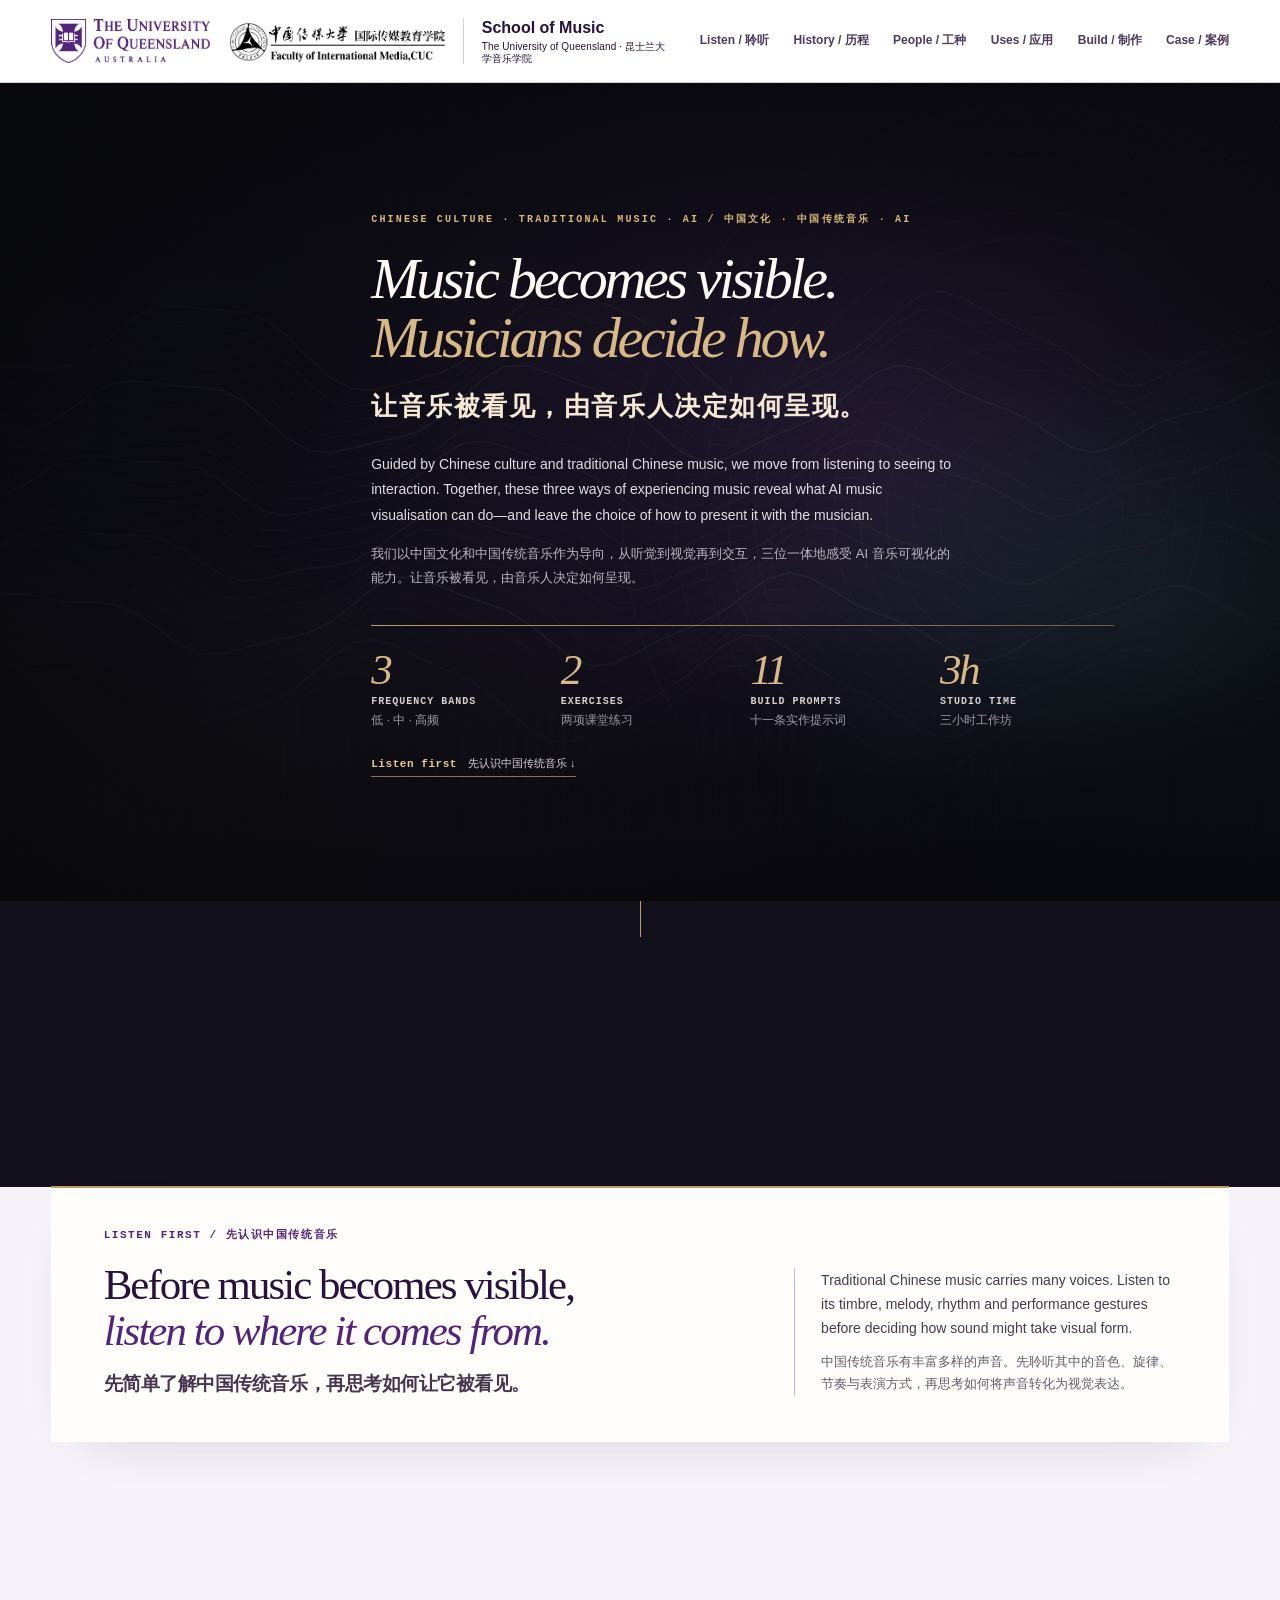
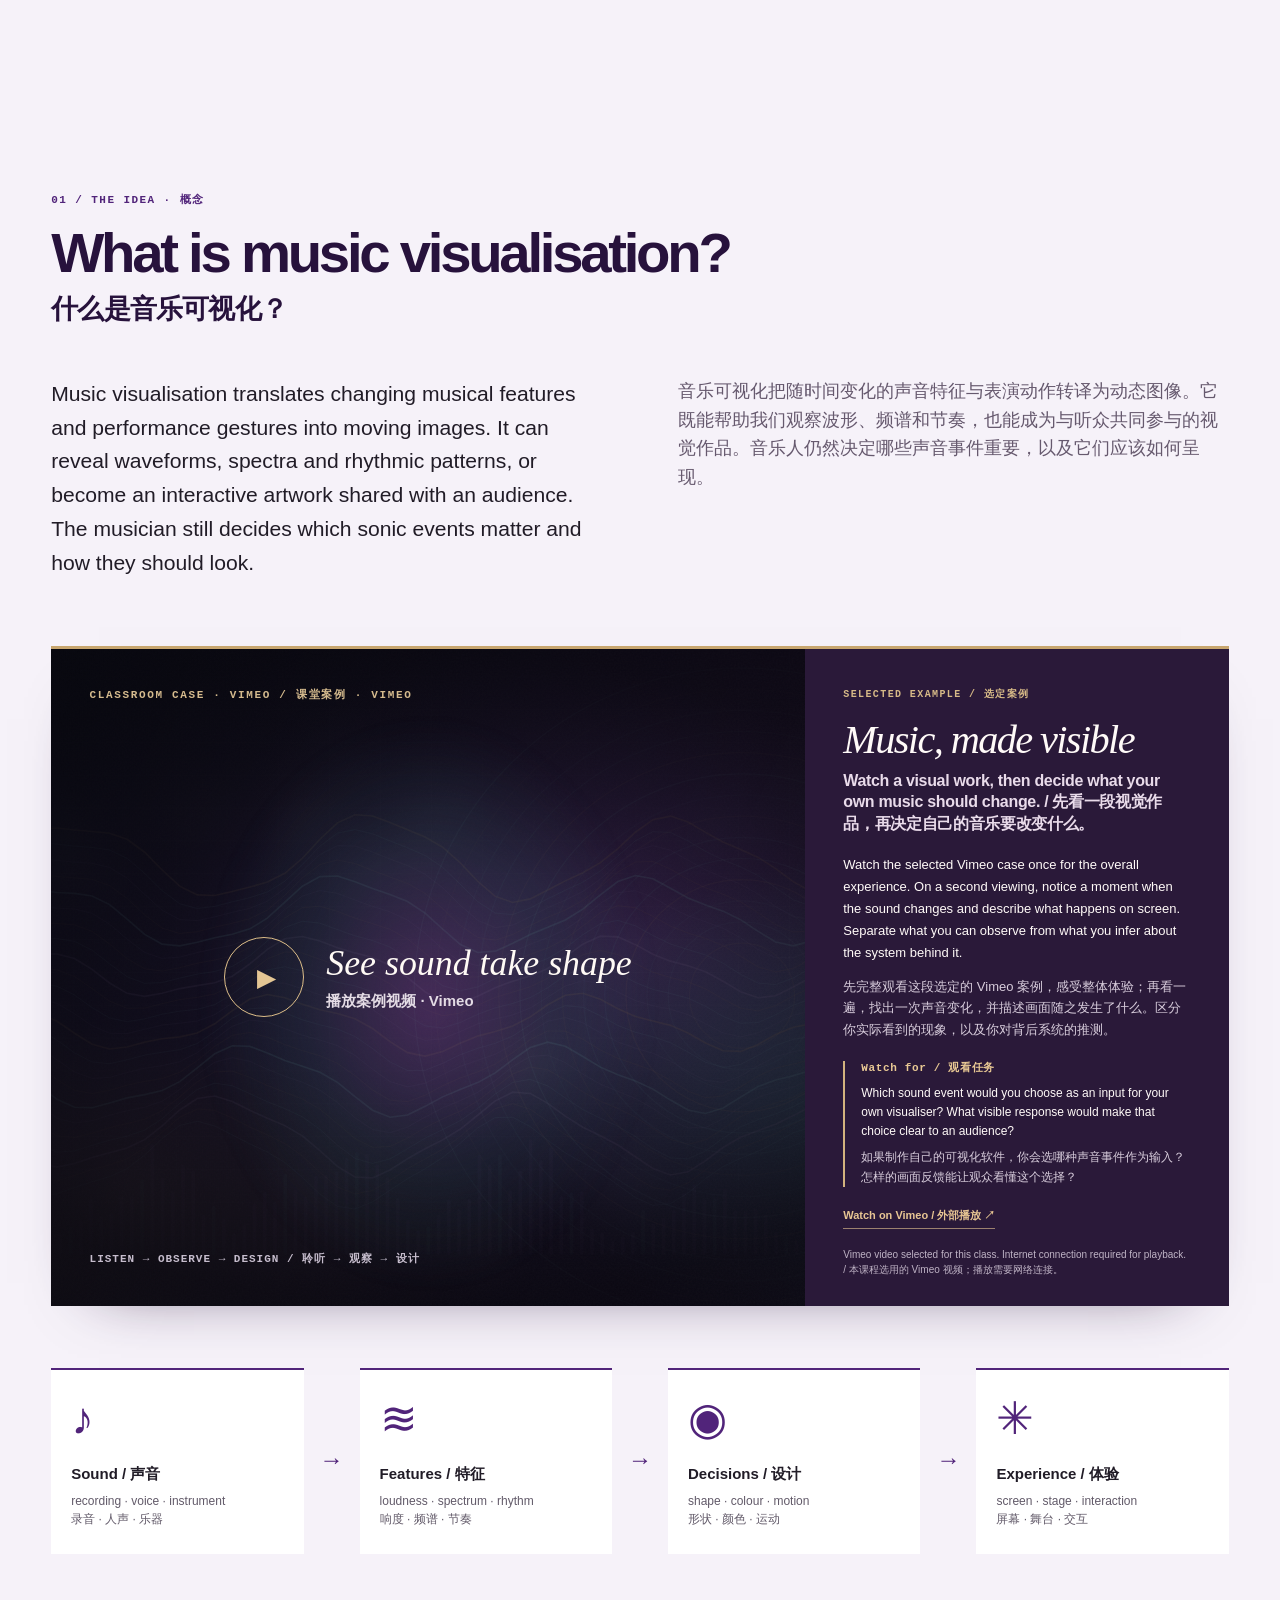
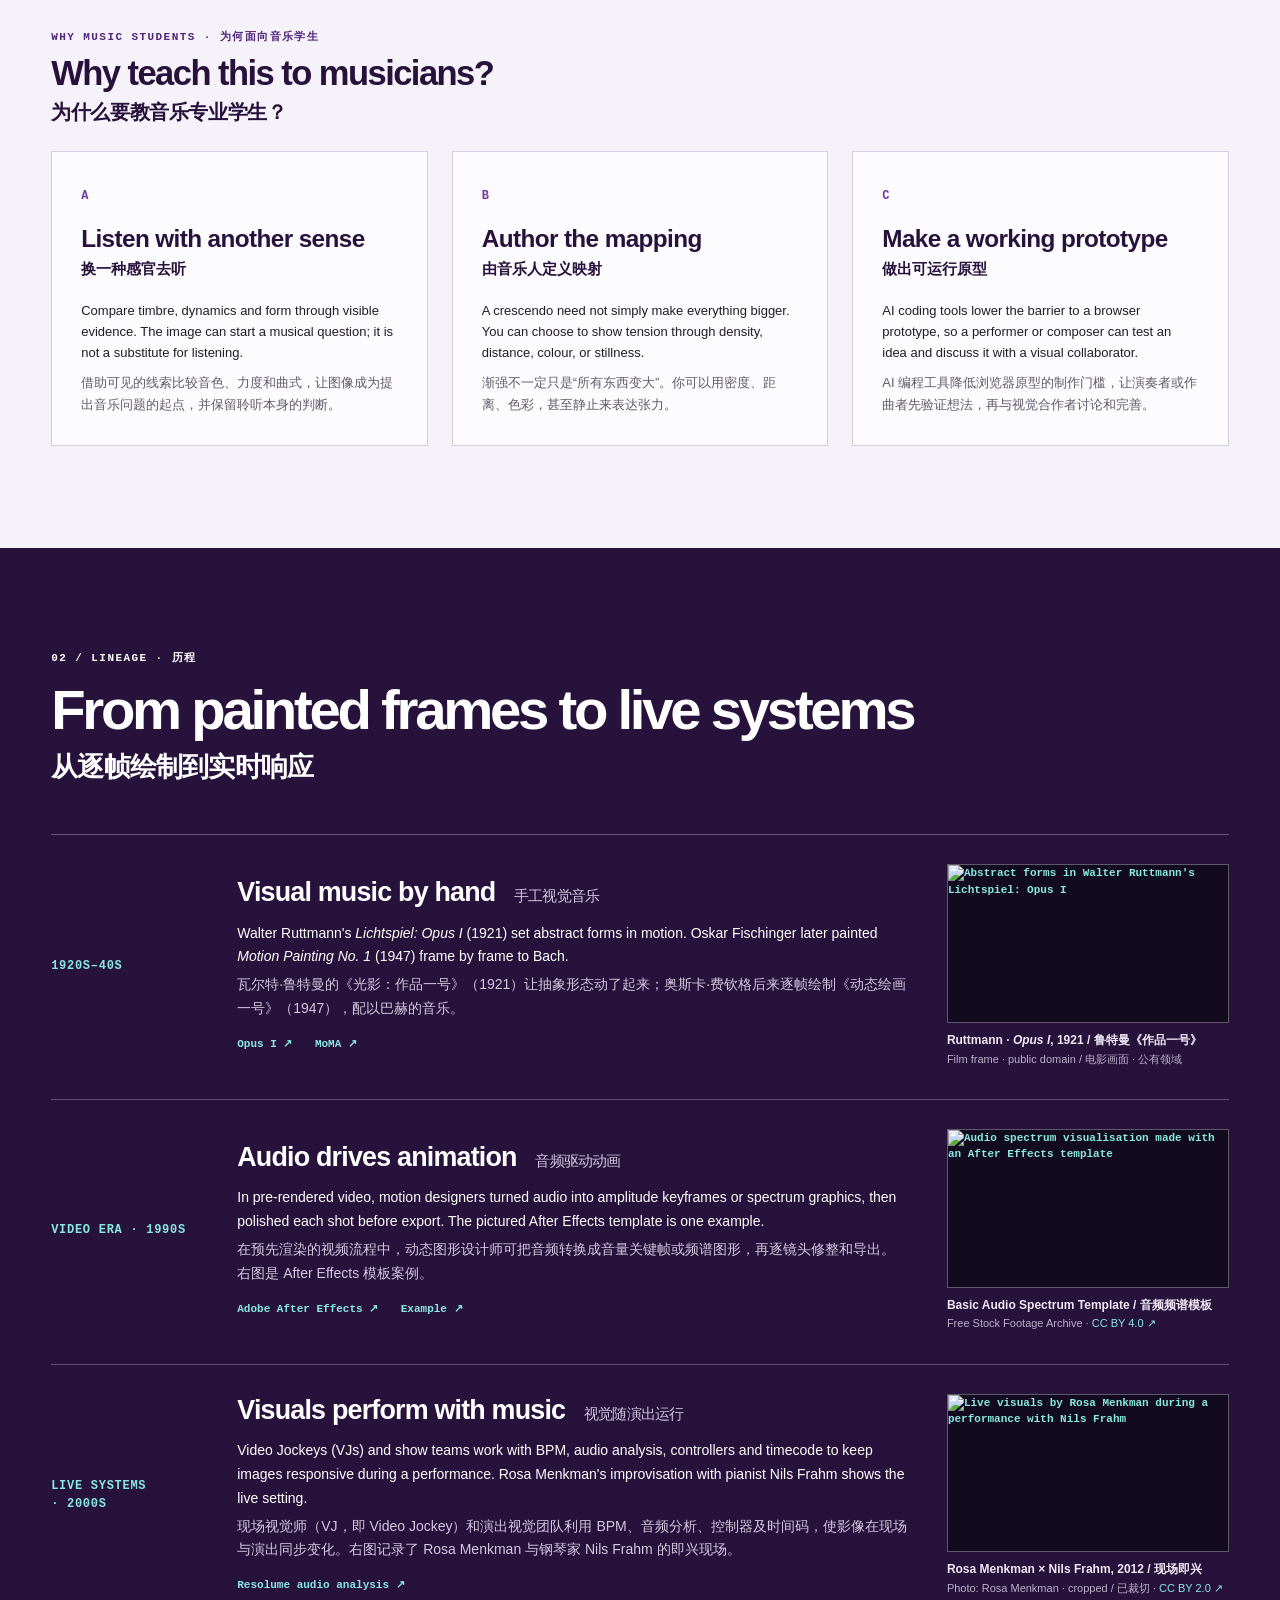
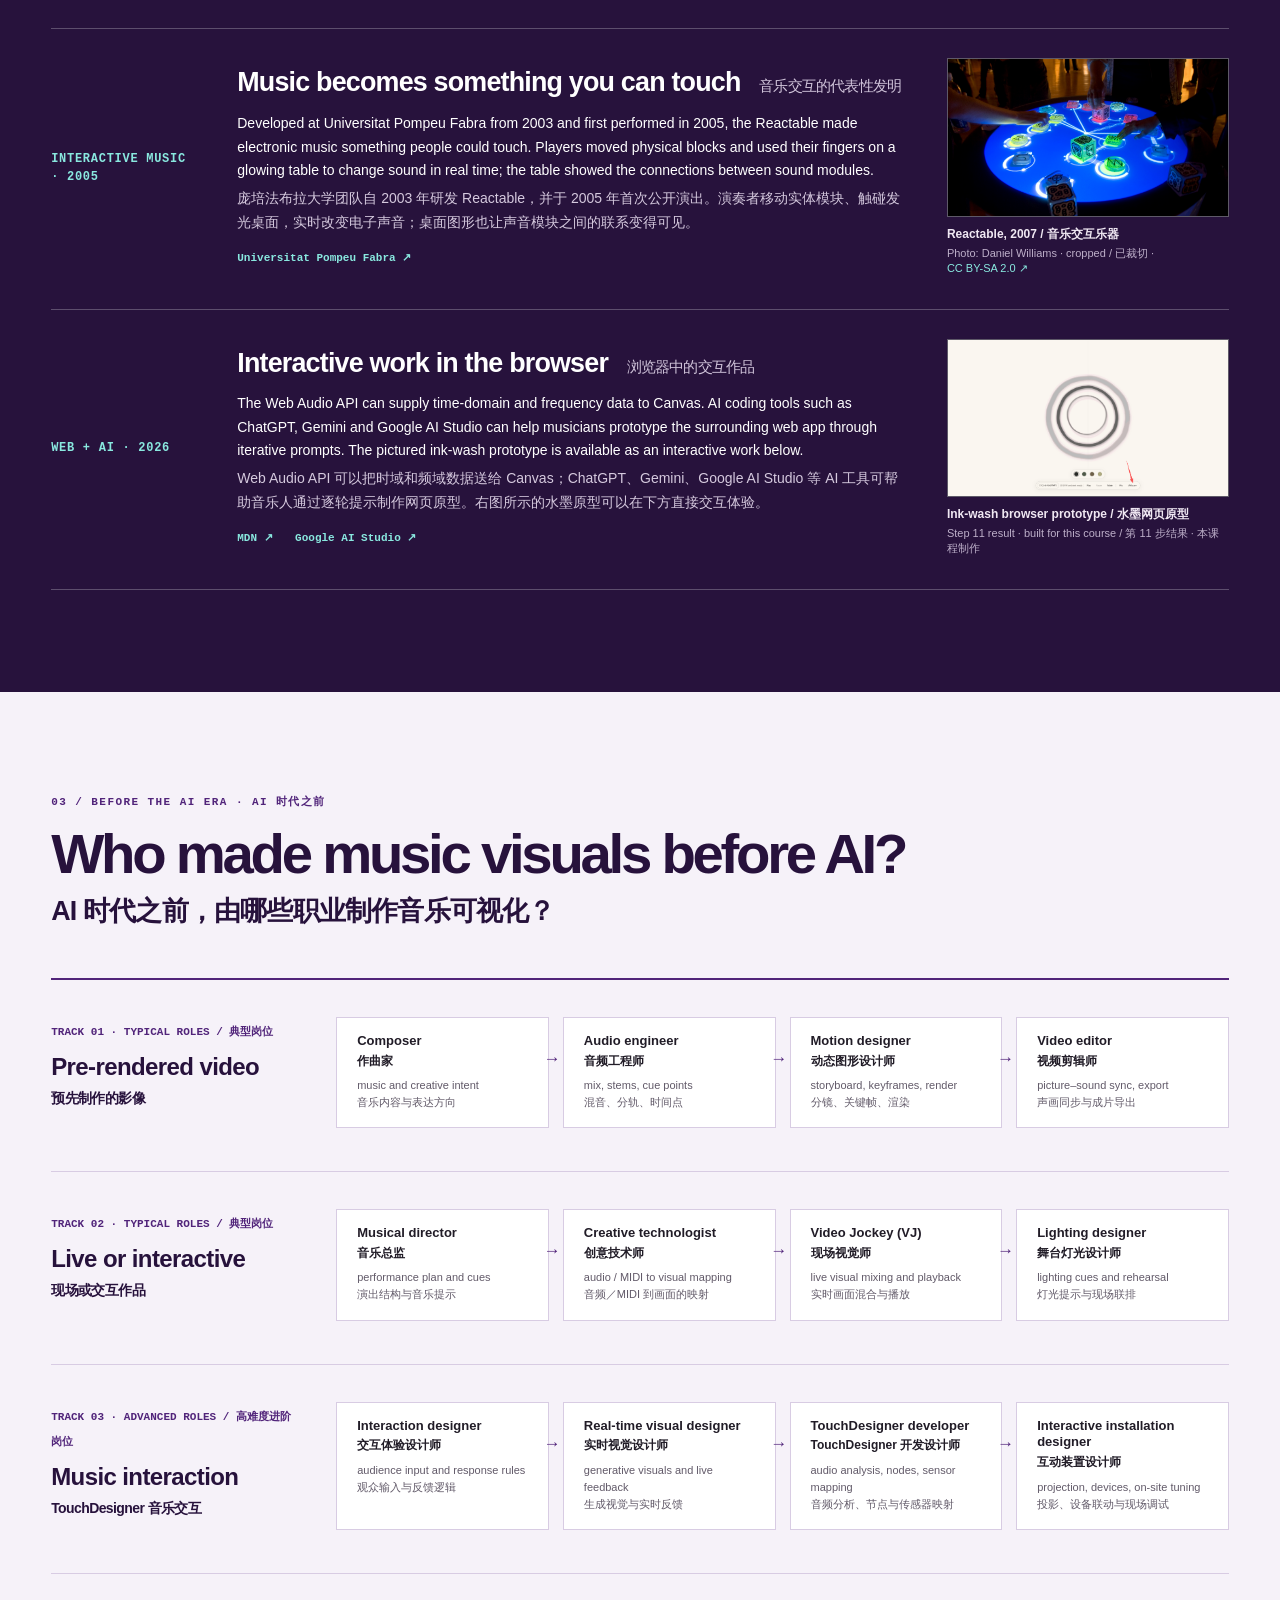
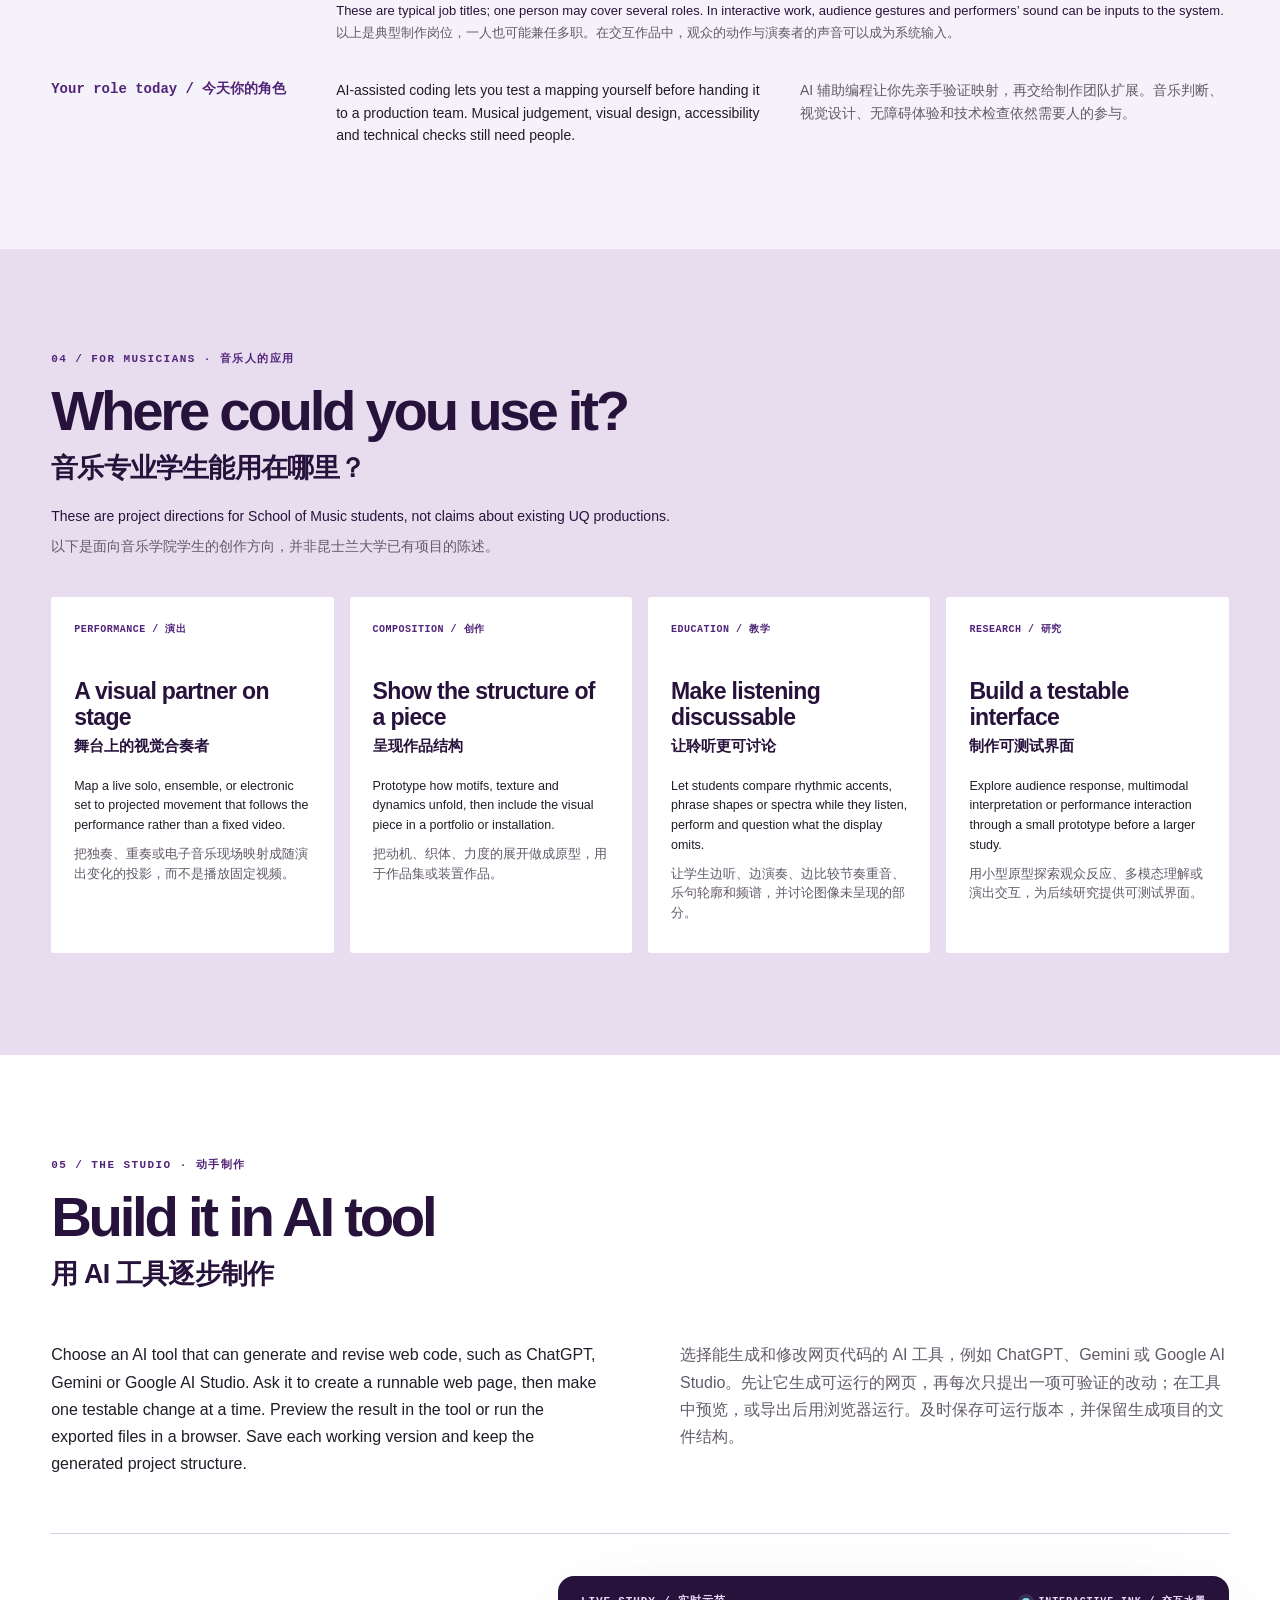
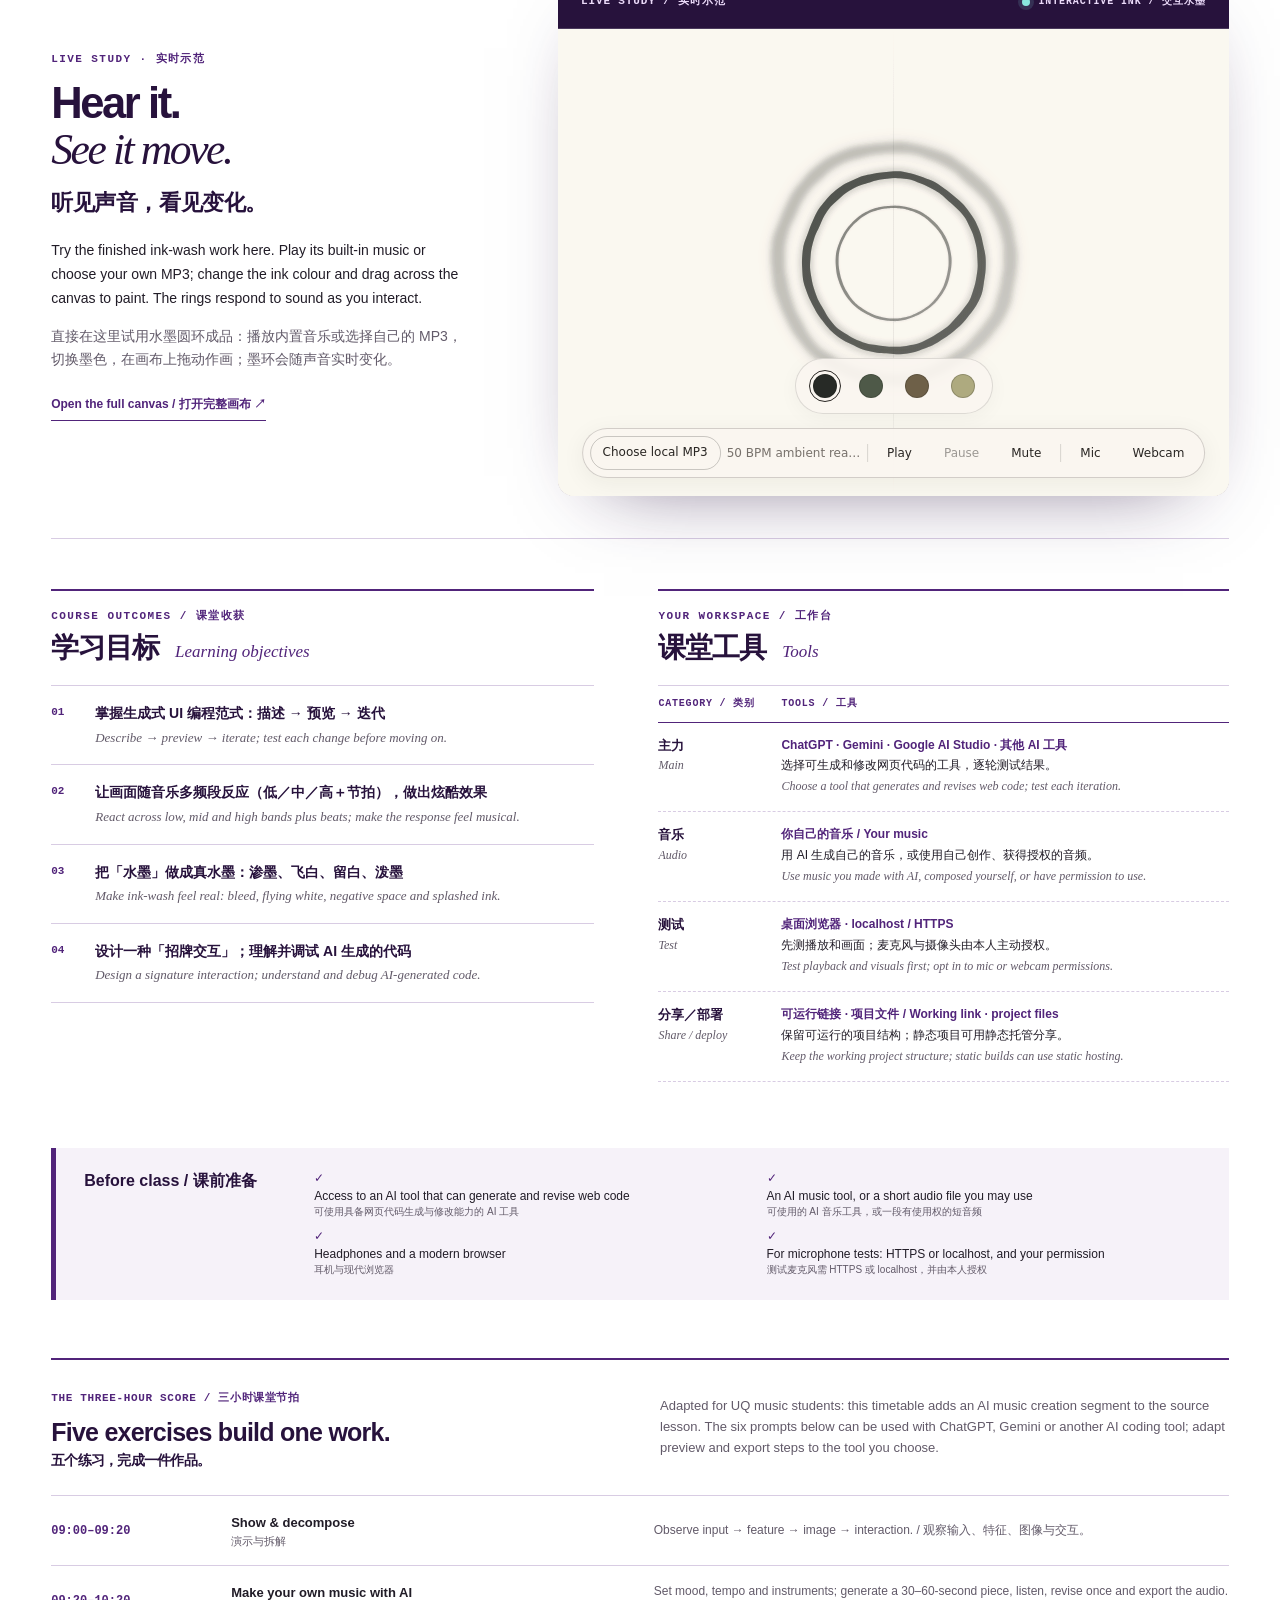
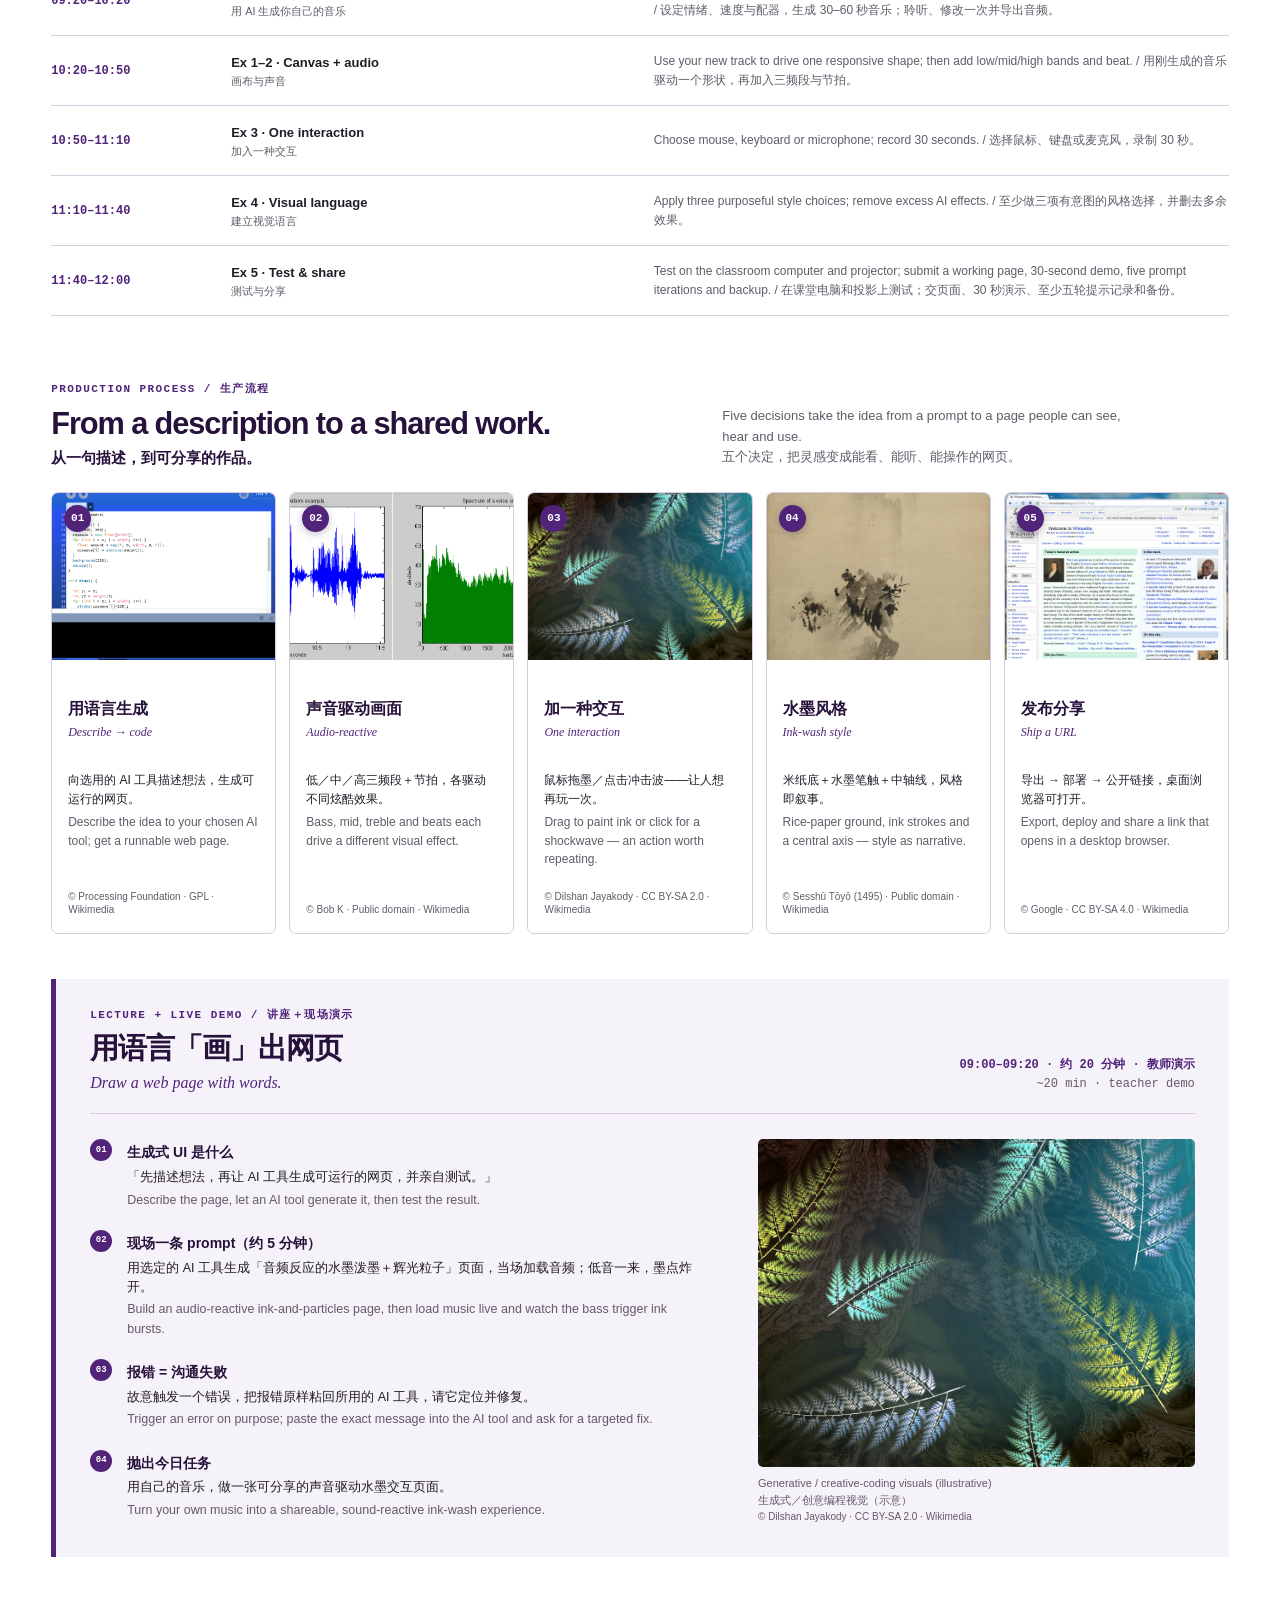
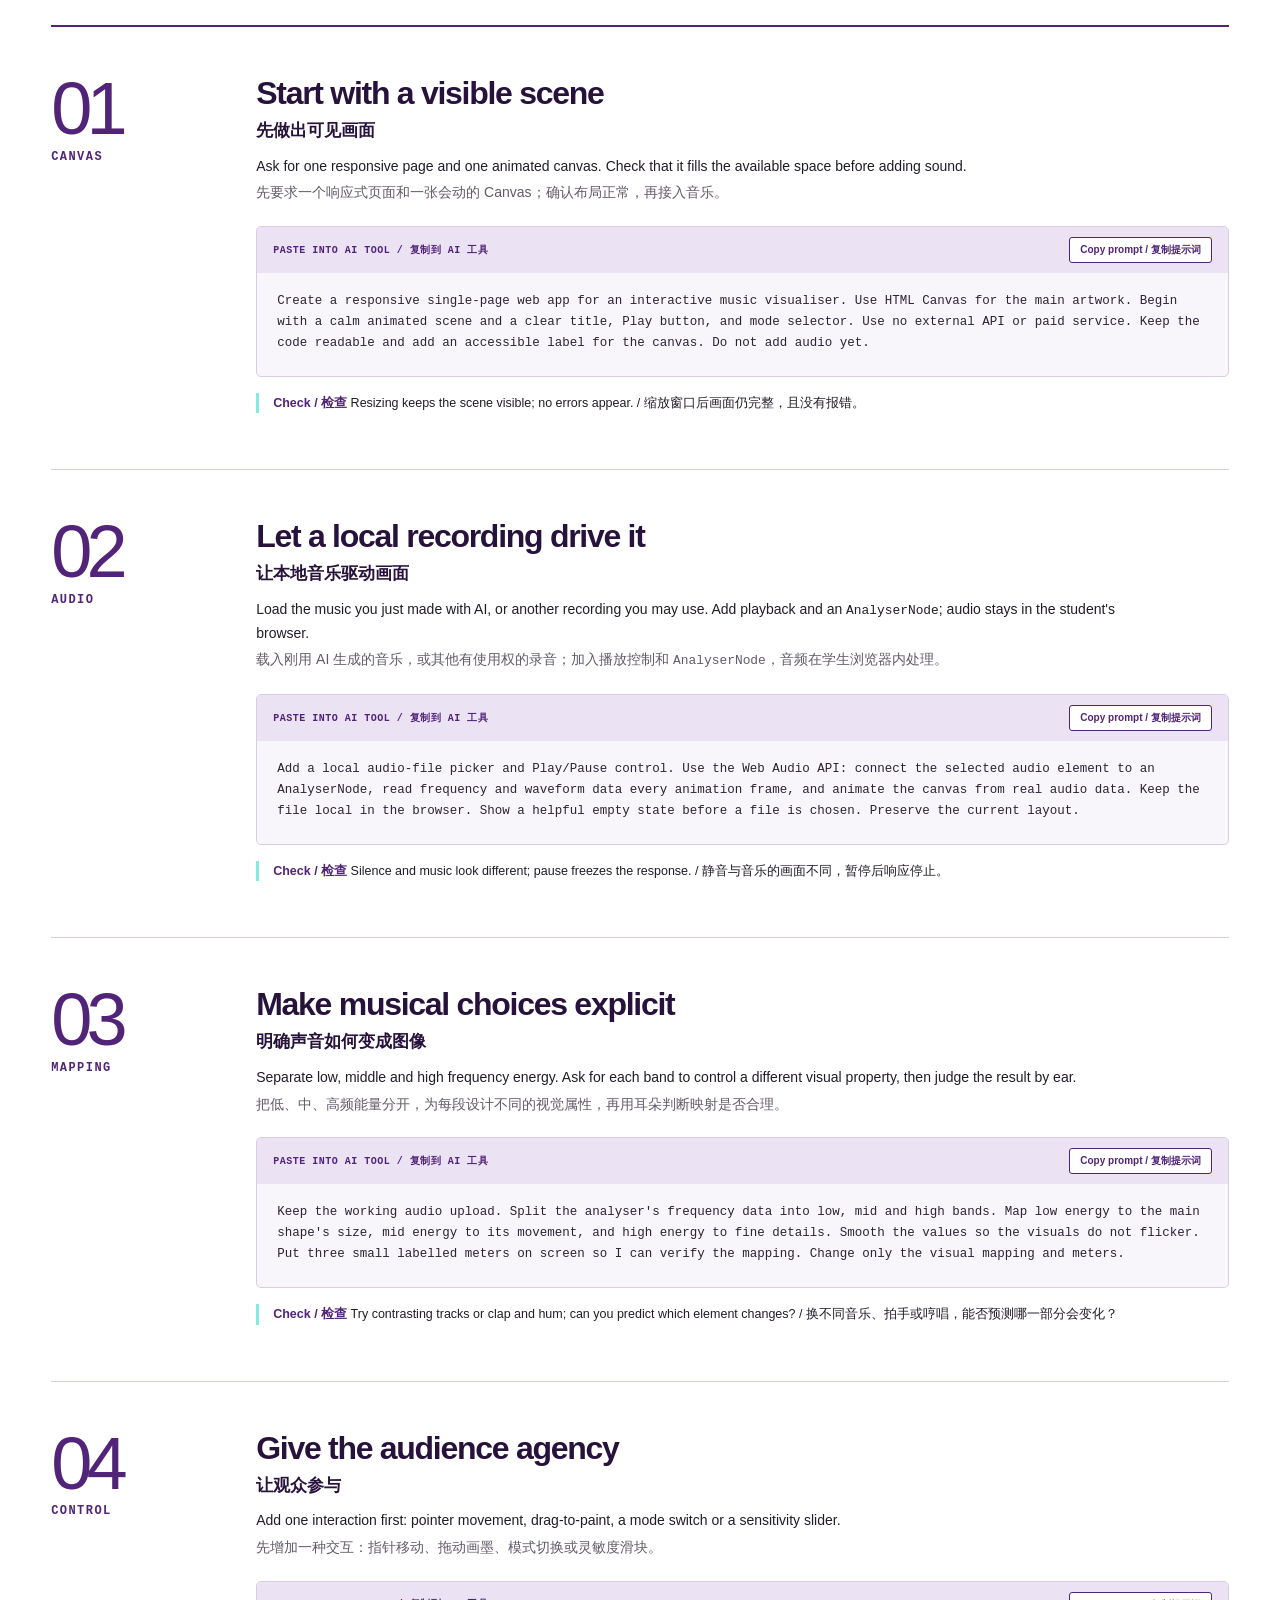
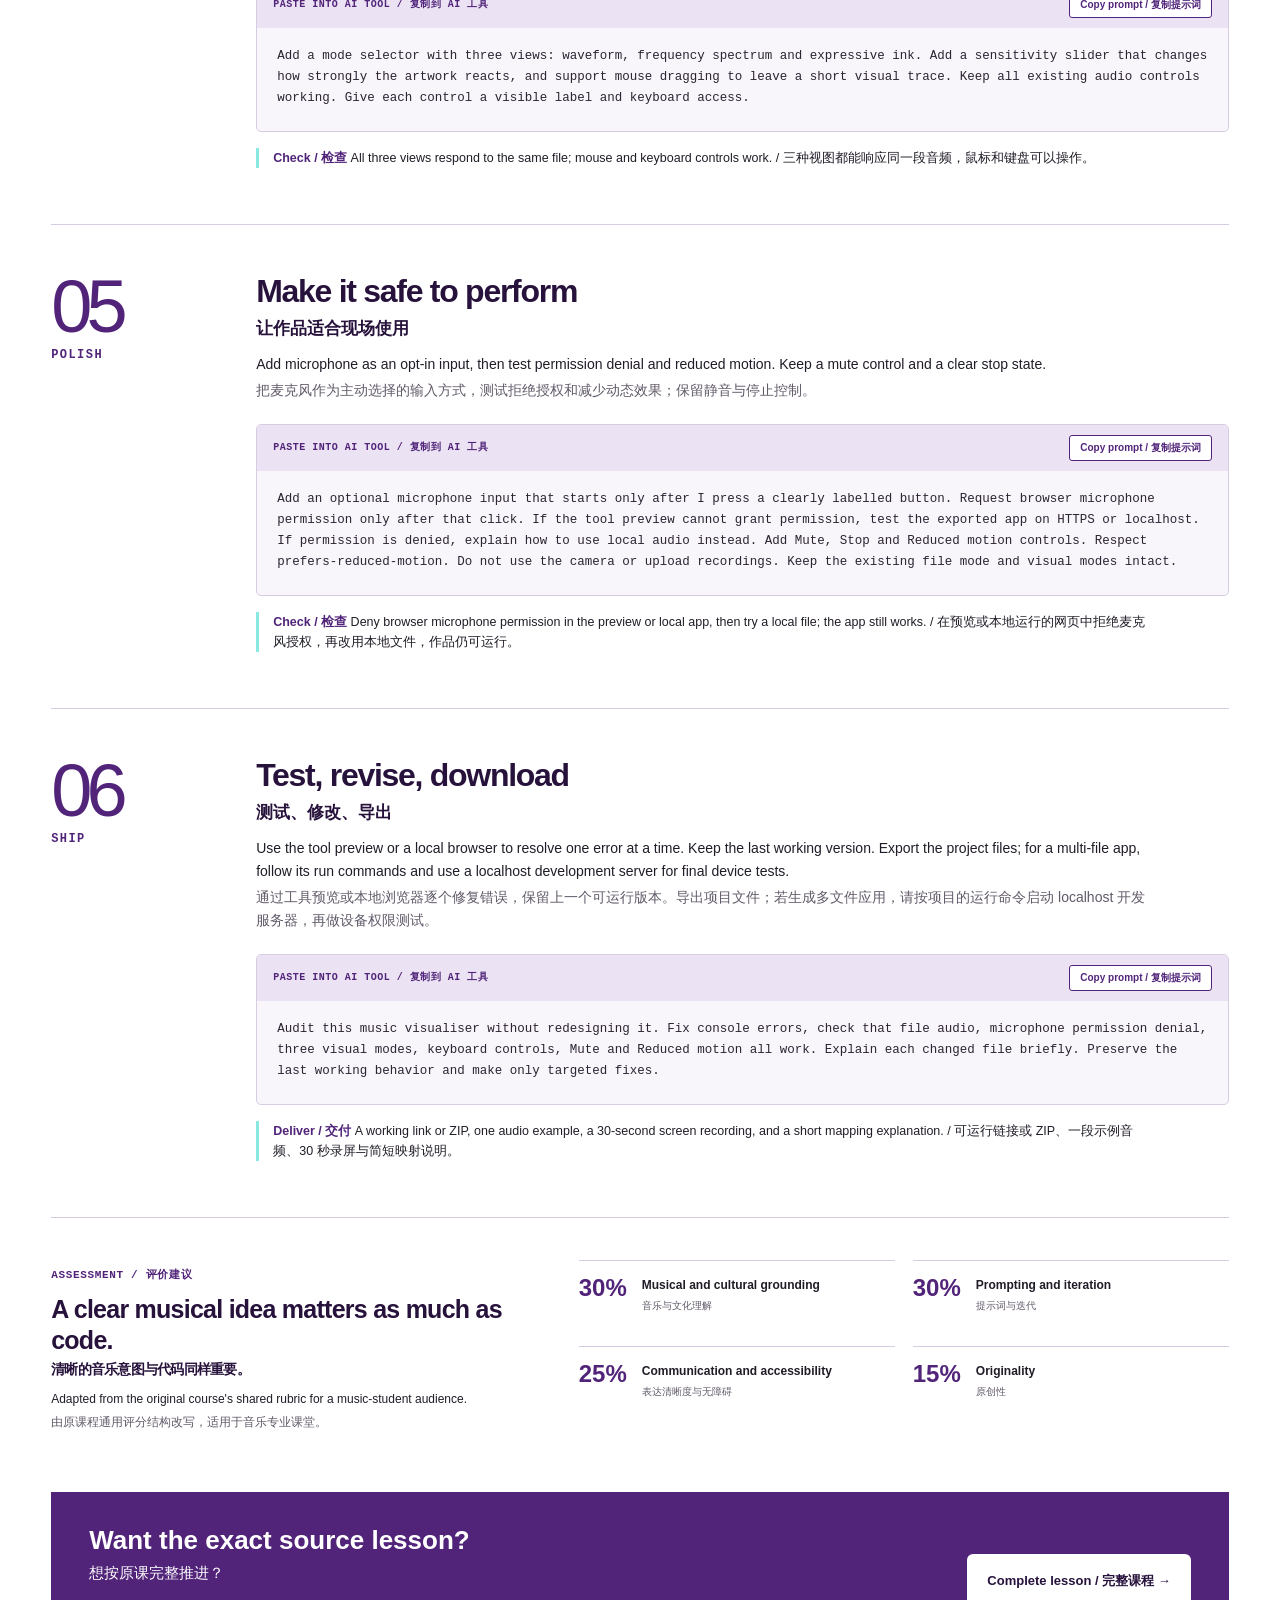
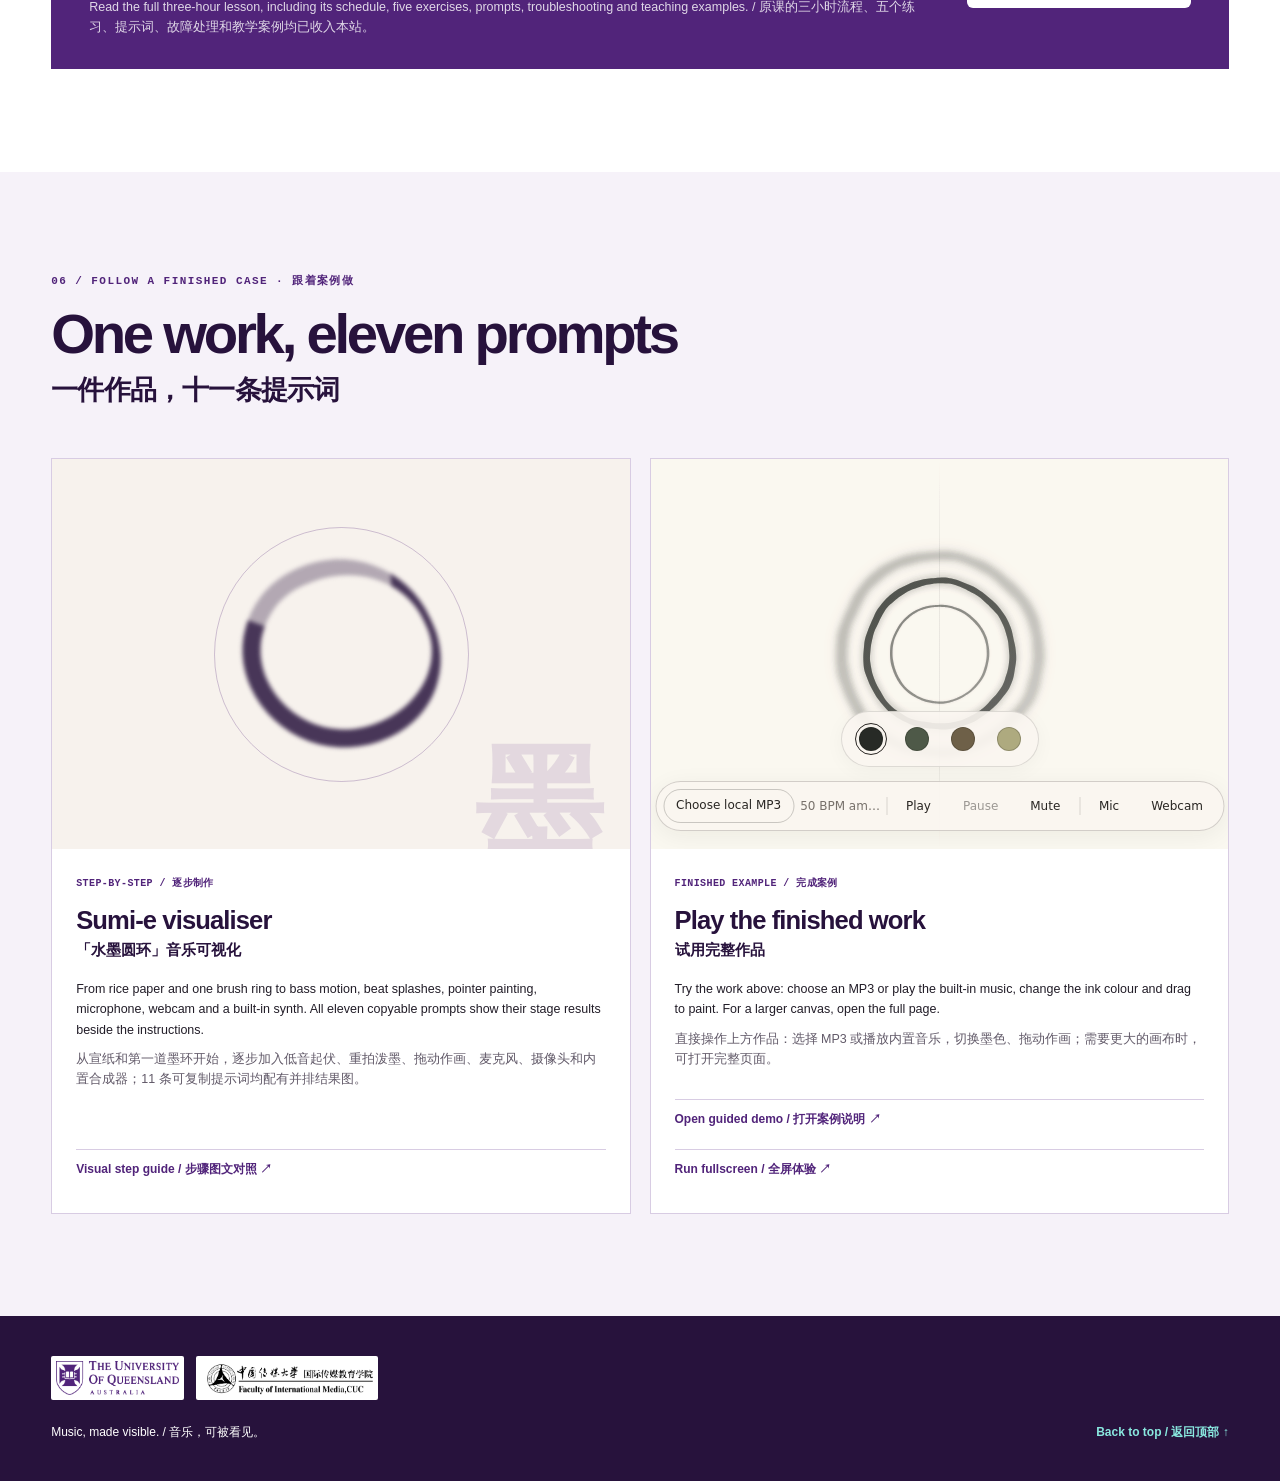
==== commit 09e02198: "Publish Queensland study tour music visualisation site" ====
--- a/queensland-study-tour/index.html
+++ b/queensland-study-tour/index.html
@@ -7,7 +7,7 @@
   <meta name="description" content="Explore AI music visualisation through Chinese culture and traditional Chinese music: from listening, to seeing, to interaction. A bilingual, hands-on course for students of The University of Queensland School of Music.">
   <title>Music, made visible · 音乐，可被看见 | UQ School of Music teaching edition</title>
   <link rel="icon" type="image/svg+xml" href="data:image/svg+xml,%3Csvg xmlns='http://www.w3.org/2000/svg' viewBox='0 0 64 64'%3E%3Crect width='64' height='64' rx='14' fill='%2351247a'/%3E%3Cpath d='M10 34h8l5-13 8 26 7-21 5 8h11' fill='none' stroke='white' stroke-width='4' stroke-linecap='round' stroke-linejoin='round'/%3E%3C/svg%3E">
-  <link rel="stylesheet" href="styles.css?v=traditional-music-intro-1">
+  <link rel="stylesheet" href="styles.css?v=traditional-music-intro-2">
   <script defer src="app.js?v=ink-embed-1"></script>
 </head>
 <body>
@@ -57,34 +57,10 @@
         <div class="bridge-grid">
           <h2 id="bridge-title">Before music becomes visible,<br><em>listen to where it comes from.</em><span lang="zh-CN">先简单了解中国传统音乐，再思考如何让它被看见。</span></h2>
           <div class="bridge-copy">
-            <p lang="en">Traditional Chinese music is not one sound. Solo instruments, regional ensembles and musical theatre offer different ways to hear timbre, melody, rhythm and performance. Begin with three examples; they are listening entry points, not a complete map.</p>
-            <p lang="zh-CN">中国传统音乐不是单一的声音。独奏、地方合奏与戏曲呈现不同的音色、旋律、节奏和表演方式。我们先从三个例子入耳，借它们开始聆听，而不是用它们概括全部。</p>
-          </div>
-        </div>
-        <div class="tradition-samples" aria-label="Three listening entrances to traditional Chinese music / 中国传统音乐的三个聆听入口">
-          <article>
-            <p class="tradition-index">01 / SOLO · 独奏</p>
-            <h3>古琴 <span>Guqin</span></h3>
-            <p lang="zh-CN">听拨弦、按弦与泛音如何改变声音的质感；留意一个音如何延展、停顿。</p>
-            <p lang="en">Hear how open strings, stopped notes and harmonics change the sound; notice a note's length and pauses.</p>
-            <a href="https://ich.unesco.org/en/RL/guqin-and-its-music-00061" target="_blank" rel="noopener">UNESCO · Guqin ↗</a>
-          </article>
-          <article>
-            <p class="tradition-index">02 / ENSEMBLE · 合奏</p>
-            <h3>南音 <span>Nanyin</span></h3>
-            <p lang="zh-CN">听洞箫、琵琶与歌声如何相遇；分辨器乐段落与演唱段落的转换。</p>
-            <p lang="en">Listen for the dongxiao, pipa and voice; notice how instrumental and sung passages meet.</p>
-            <a href="https://ich.unesco.org/en/RL/nanyin-00199" target="_blank" rel="noopener">UNESCO · Nanyin ↗</a>
-          </article>
-          <article>
-            <p class="tradition-index">03 / THEATRE · 戏曲</p>
-            <h3>昆曲 <span>Kunqu</span></h3>
-            <p lang="zh-CN">听唱腔与笛、鼓、拍板的配合，也看表演动作怎样承接情绪。</p>
-            <p lang="en">Hear how singing meets flute, drum and clappers; watch how movement carries emotion.</p>
-            <a href="https://ich.unesco.org/en/RL/kun-qu-opera-00004" target="_blank" rel="noopener">UNESCO · Kunqu ↗</a>
-          </article>
-        </div>
-        <div class="tradition-next"><p><strong>聆听任务 / Listening prompt</strong><span>选一段音乐，记下最想让观众“看见”的一个声音瞬间。<br>Choose one moment in the music you would want an audience to see.</span></p><a href="#why">From listening to visualisation <span>从聆听走向可视化 ↓</span></a></div>
+            <p lang="en">Traditional Chinese music carries many voices. Listen to its timbre, melody, rhythm and performance gestures before deciding how sound might take visual form.</p>
+            <p lang="zh-CN">中国传统音乐有丰富多样的声音。先聆听其中的音色、旋律、节奏与表演方式，再思考如何将声音转化为视觉表达。</p>
+          </div>
+        </div>
       </div>
     </section>
 
--- a/queensland-study-tour/styles.css
+++ b/queensland-study-tour/styles.css
@@ -82,22 +82,6 @@
   .bridge-copy { padding-left: 26px; border-left: 1px solid #c8b6d7; }
   .bridge-copy p { color: #483b50; font-size: 14px; line-height: 1.72; }
   .bridge-copy p + p { margin-top: 11px; color: #665b6c; font-size: 13px; }
-  .tradition-samples { display: grid; grid-template-columns: repeat(3, minmax(0, 1fr)); margin-top: 35px; border-top: 1px solid #d6c9db; border-bottom: 1px solid #d6c9db; }
-  .tradition-samples article { min-width: 0; padding: 22px 28px 25px 0; }
-  .tradition-samples article + article { border-left: 1px solid #d6c9db; padding-left: 28px; }
-  .tradition-index { color: var(--uq); font: 700 10px/1.4 var(--mono); letter-spacing: .11em; }
-  .tradition-samples h3 { margin: 17px 0 14px; color: var(--uq-deep); font: 700 31px/1.15 "Microsoft YaHei", var(--body); }
-  .tradition-samples h3 span { margin-left: 10px; color: #8c759b; font: italic 21px/1.2 Georgia, serif; }
-  .tradition-samples p[lang] { max-width: 37ch; color: #4a3d52; font-size: 13px; line-height: 1.67; }
-  .tradition-samples p[lang="en"] { margin-top: 9px; color: #766b7e; font-size: 12px; }
-  .tradition-samples a { display: inline-block; margin-top: 16px; color: var(--uq); font: 700 10px/1.4 var(--mono); text-decoration: none; border-bottom: 1px solid currentColor; }
-  .tradition-samples a:hover { color: var(--uq-bright); }
-  .tradition-next { display: flex; align-items: end; justify-content: space-between; gap: 20px; margin-top: 25px; }
-  .tradition-next p { display: grid; gap: 6px; color: #5d5064; font-size: 12px; line-height: 1.55; }
-  .tradition-next strong { color: var(--uq-deep); font: 800 11px/1.4 var(--mono); letter-spacing: .03em; }
-  .tradition-next a { display: inline-flex; flex-wrap: wrap; gap: 5px 12px; flex: none; padding-bottom: 4px; border-bottom: 1px solid var(--uq); color: var(--uq); font: 700 11px/1.45 var(--mono); text-decoration: none; }
-  .tradition-next a span { font-family: "Microsoft YaHei", var(--body); }
-  .tradition-next a:hover { color: var(--uq-bright); border-color: var(--uq-bright); }
   #why { padding-top: clamp(61px, 5.8vw, 92px); }
 
   .hero { max-width: 1540px; min-height: 680px; margin: auto; display: grid; grid-template-columns: minmax(0, .97fr) minmax(390px, 1fr); gap: clamp(36px, 5vw, 90px); align-items: center; padding: clamp(56px, 5vw, 90px) clamp(22px, 4vw, 64px) clamp(62px, 6vw, 100px); }
@@ -407,10 +391,6 @@
     .opening-inner { width: auto; max-width: 700px; margin: 0 34px; }
     .opening h1 { font-size: clamp(45px,7vw,62px); }
     .opening-stats { grid-template-columns: repeat(2,1fr); gap: 20px; }
-    .tradition-samples { grid-template-columns: 1fr; }
-    .tradition-samples article, .tradition-samples article + article { border-left: 0; padding: 22px 0; }
-    .tradition-samples article + article { border-top: 1px solid #d6c9db; }
-    .tradition-next { align-items: start; flex-direction: column; }
     .menu-toggle { display: block; padding: 9px 12px; border: 1px solid var(--line); border-radius: 4px; color: var(--uq); background: white; font-size: 12px; font-weight: 750; }
     .site-nav { display: none; position: absolute; top: 68px; left: 0; right: 0; padding: 14px 22px 20px; flex-direction: column; align-items: stretch; gap: 0; background: white; border-bottom: 1px solid var(--line); box-shadow: 0 18px 25px -25px black; }
     .site-nav.open { display: flex; }
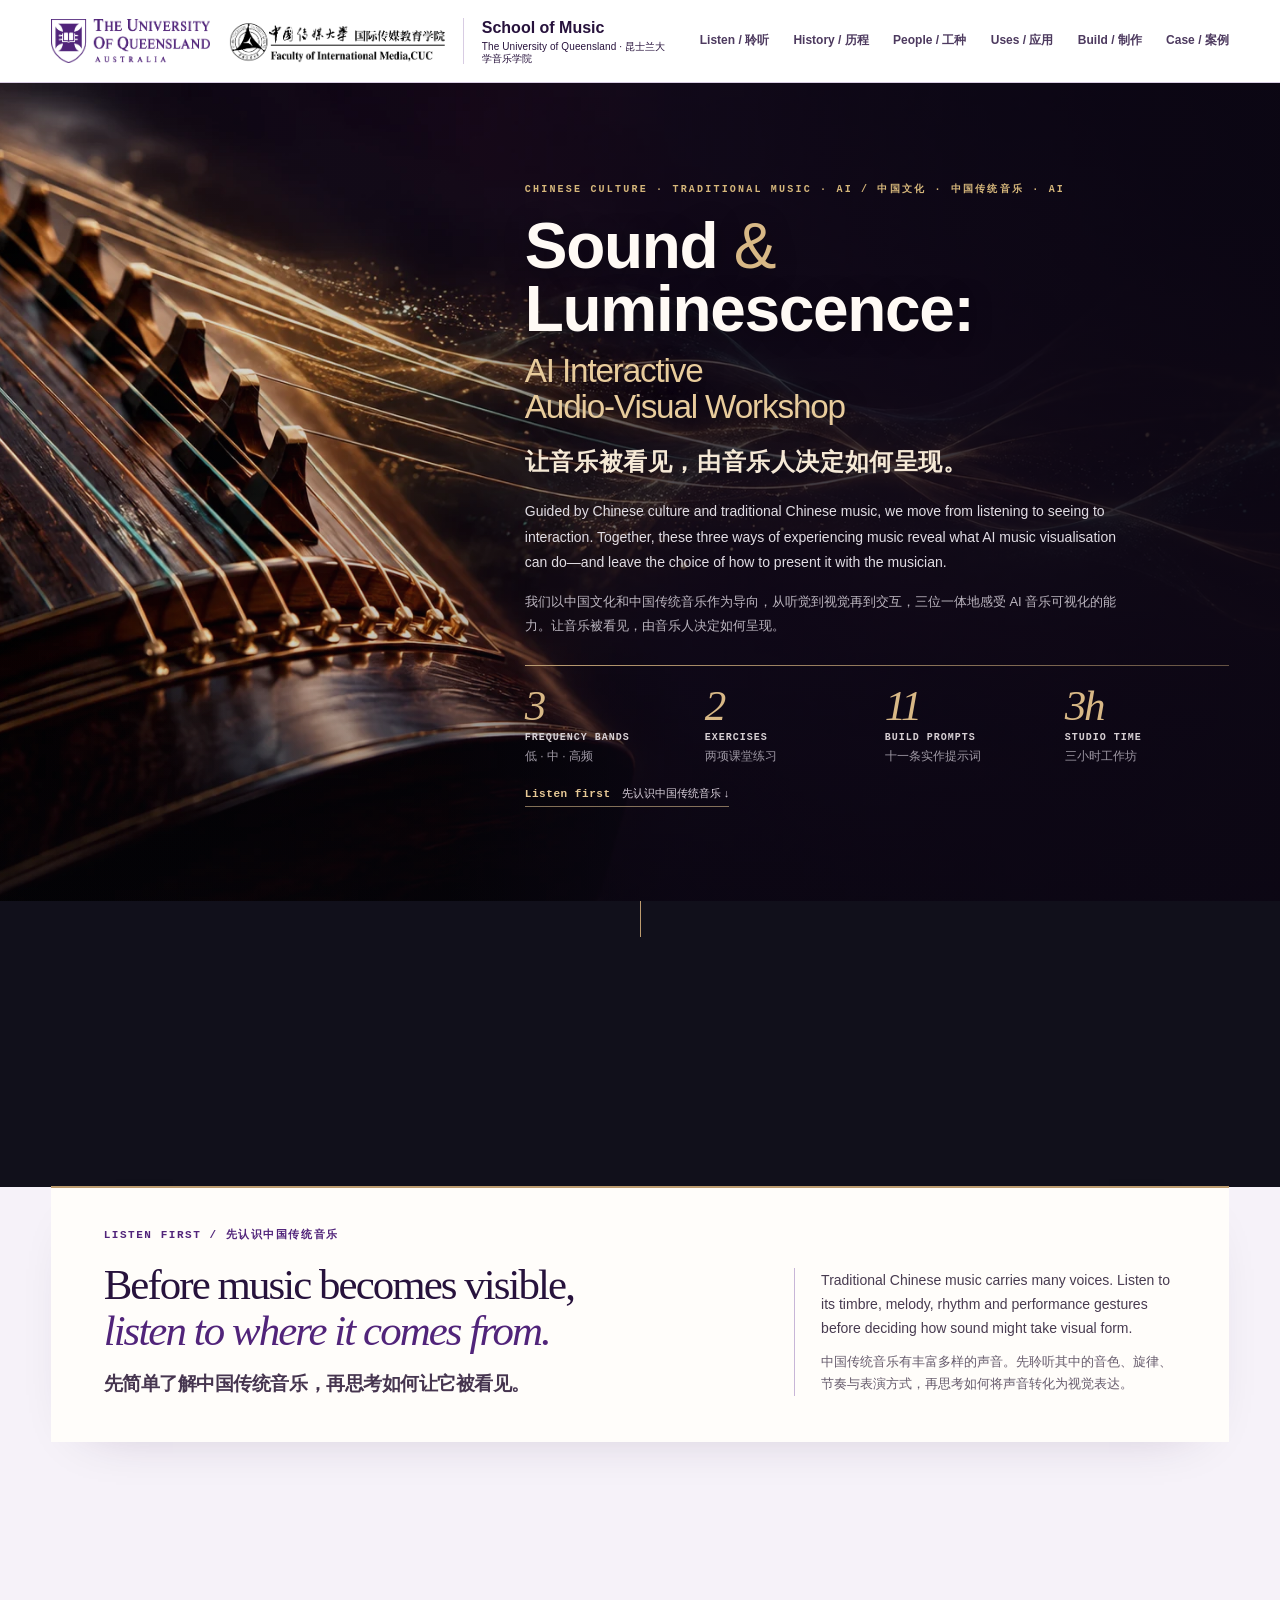
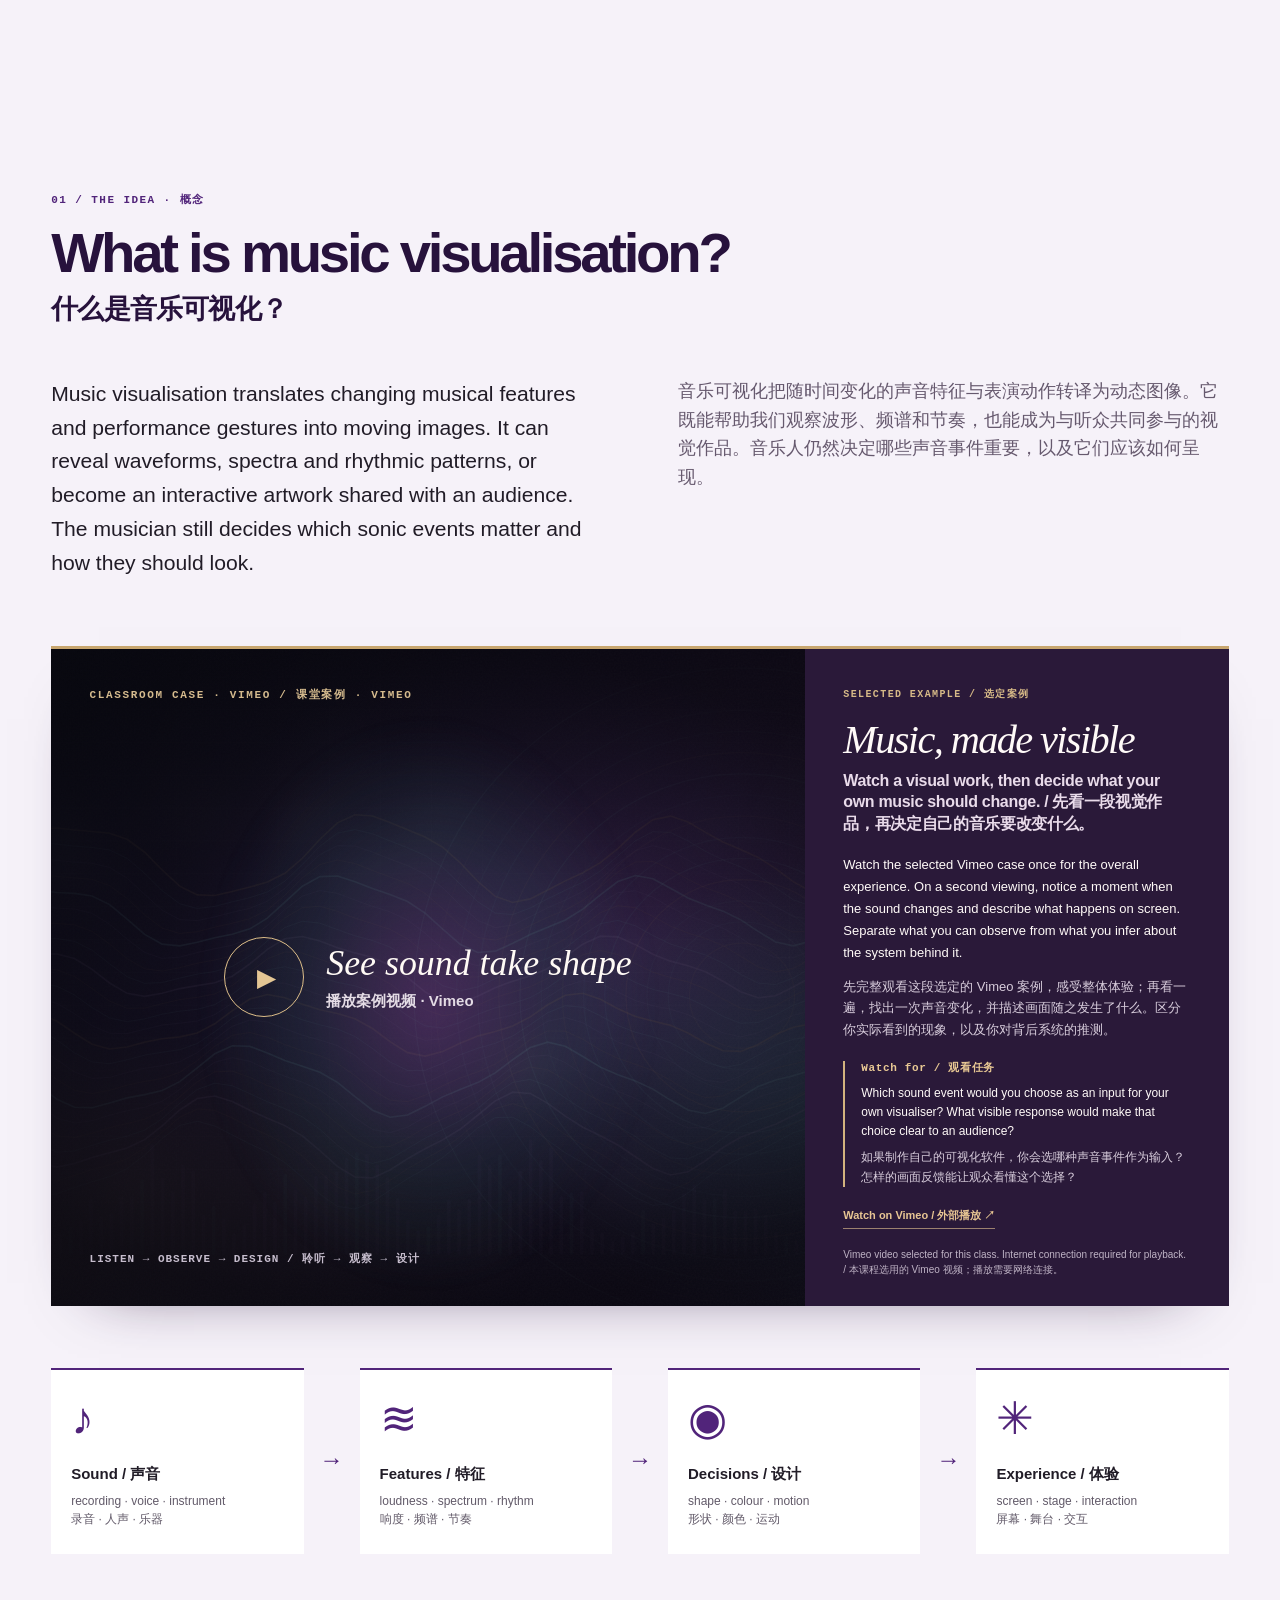
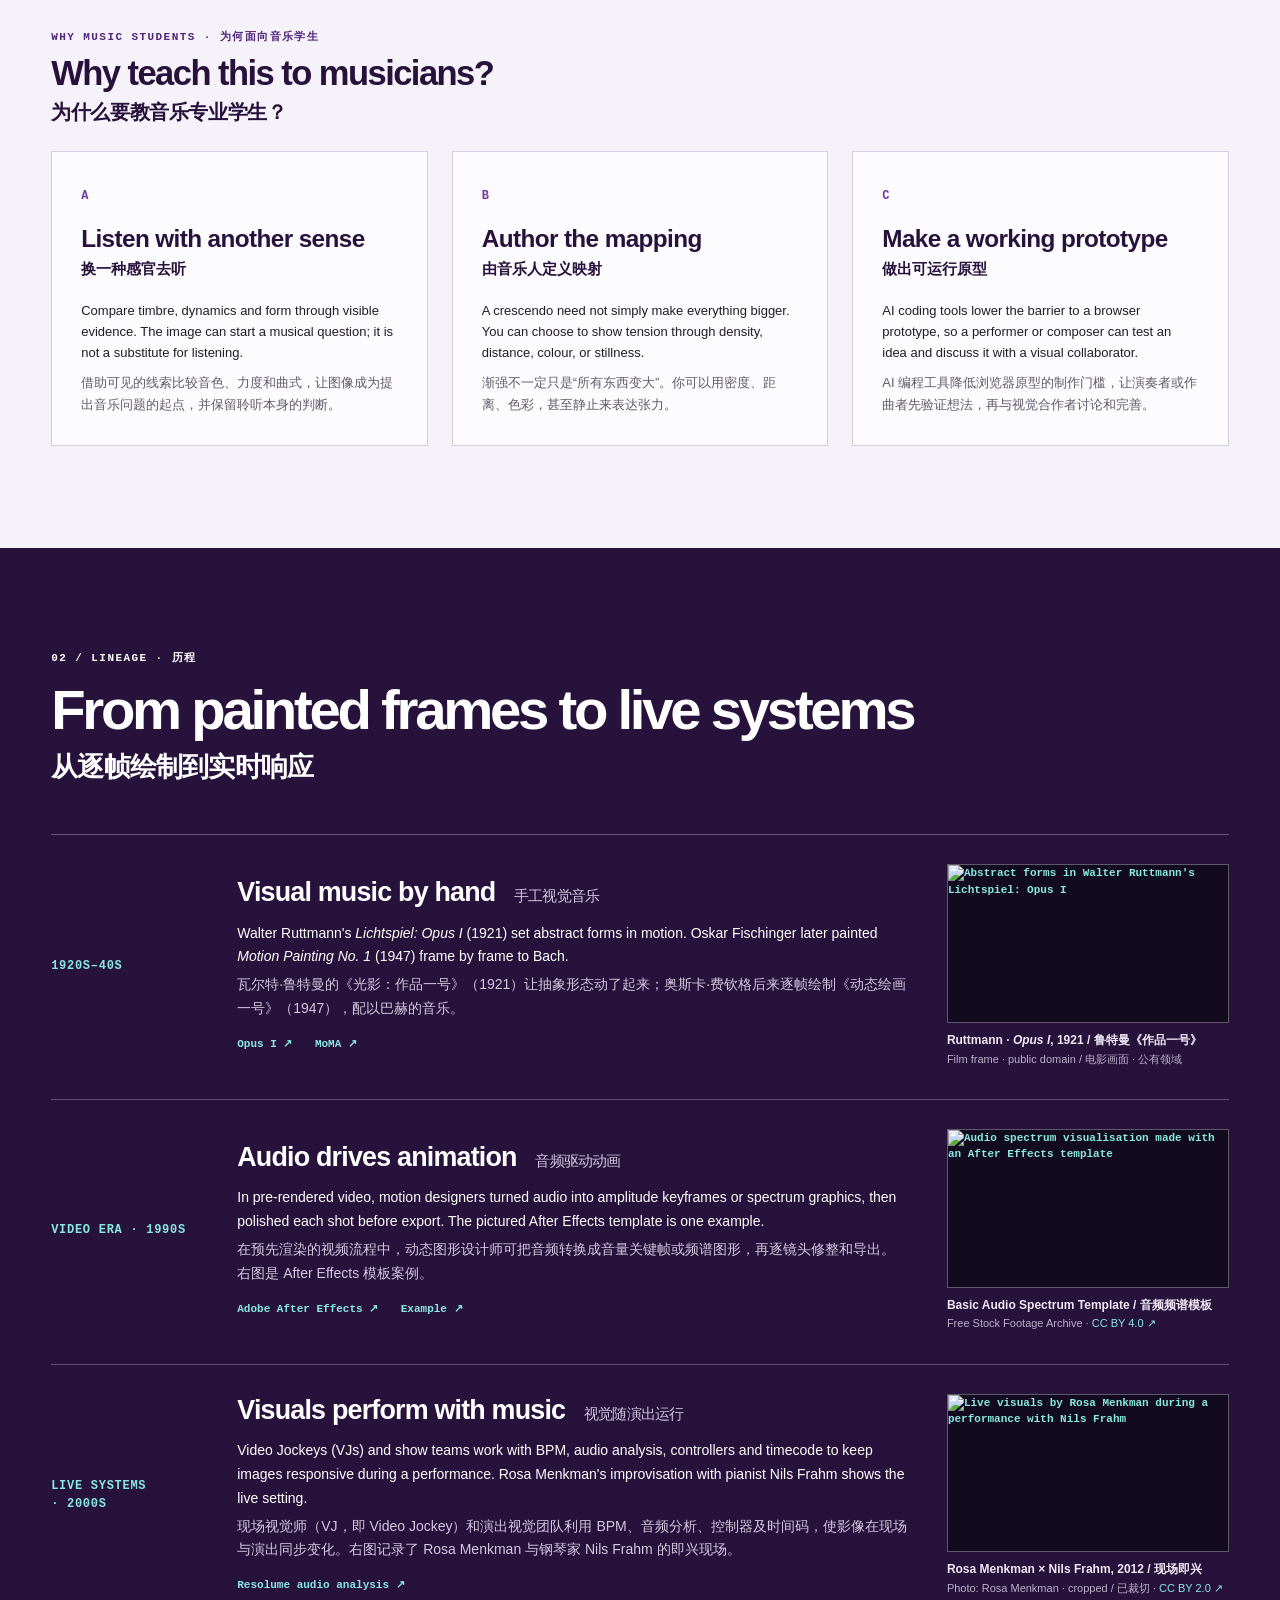
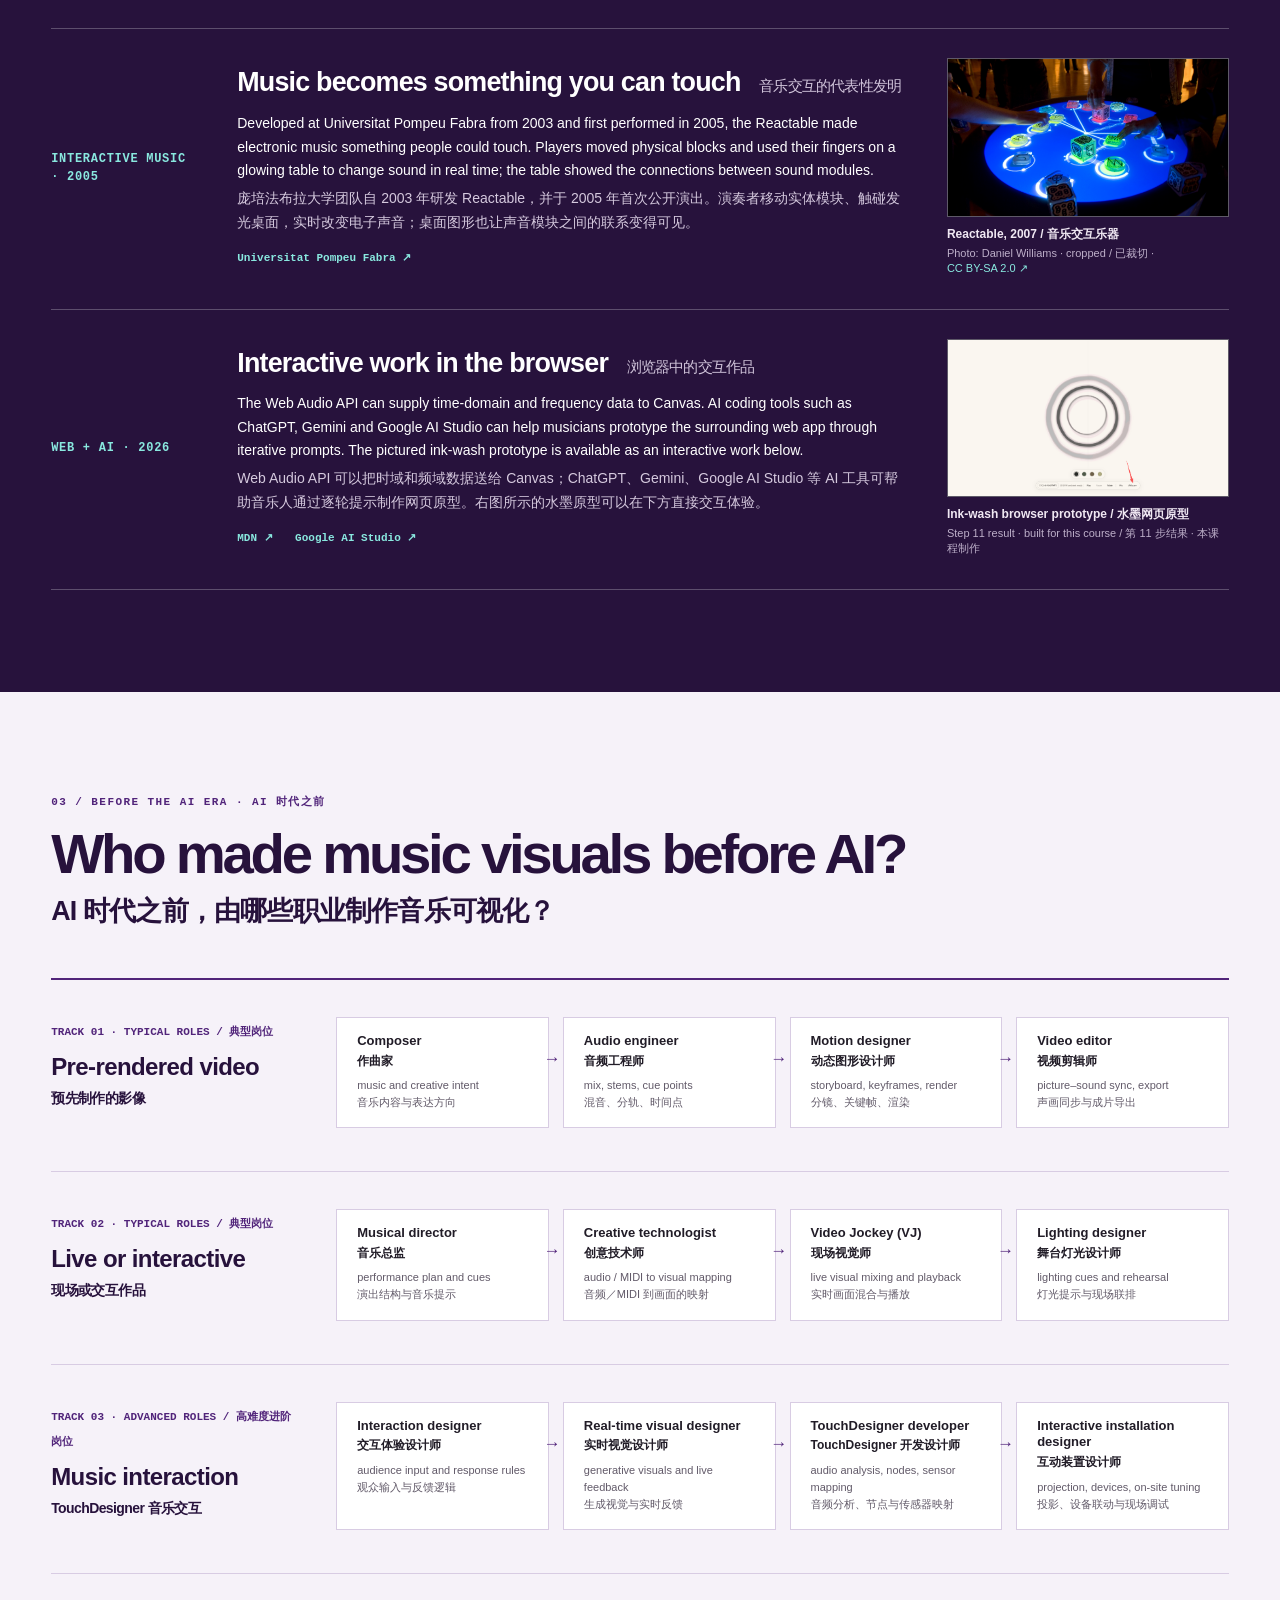
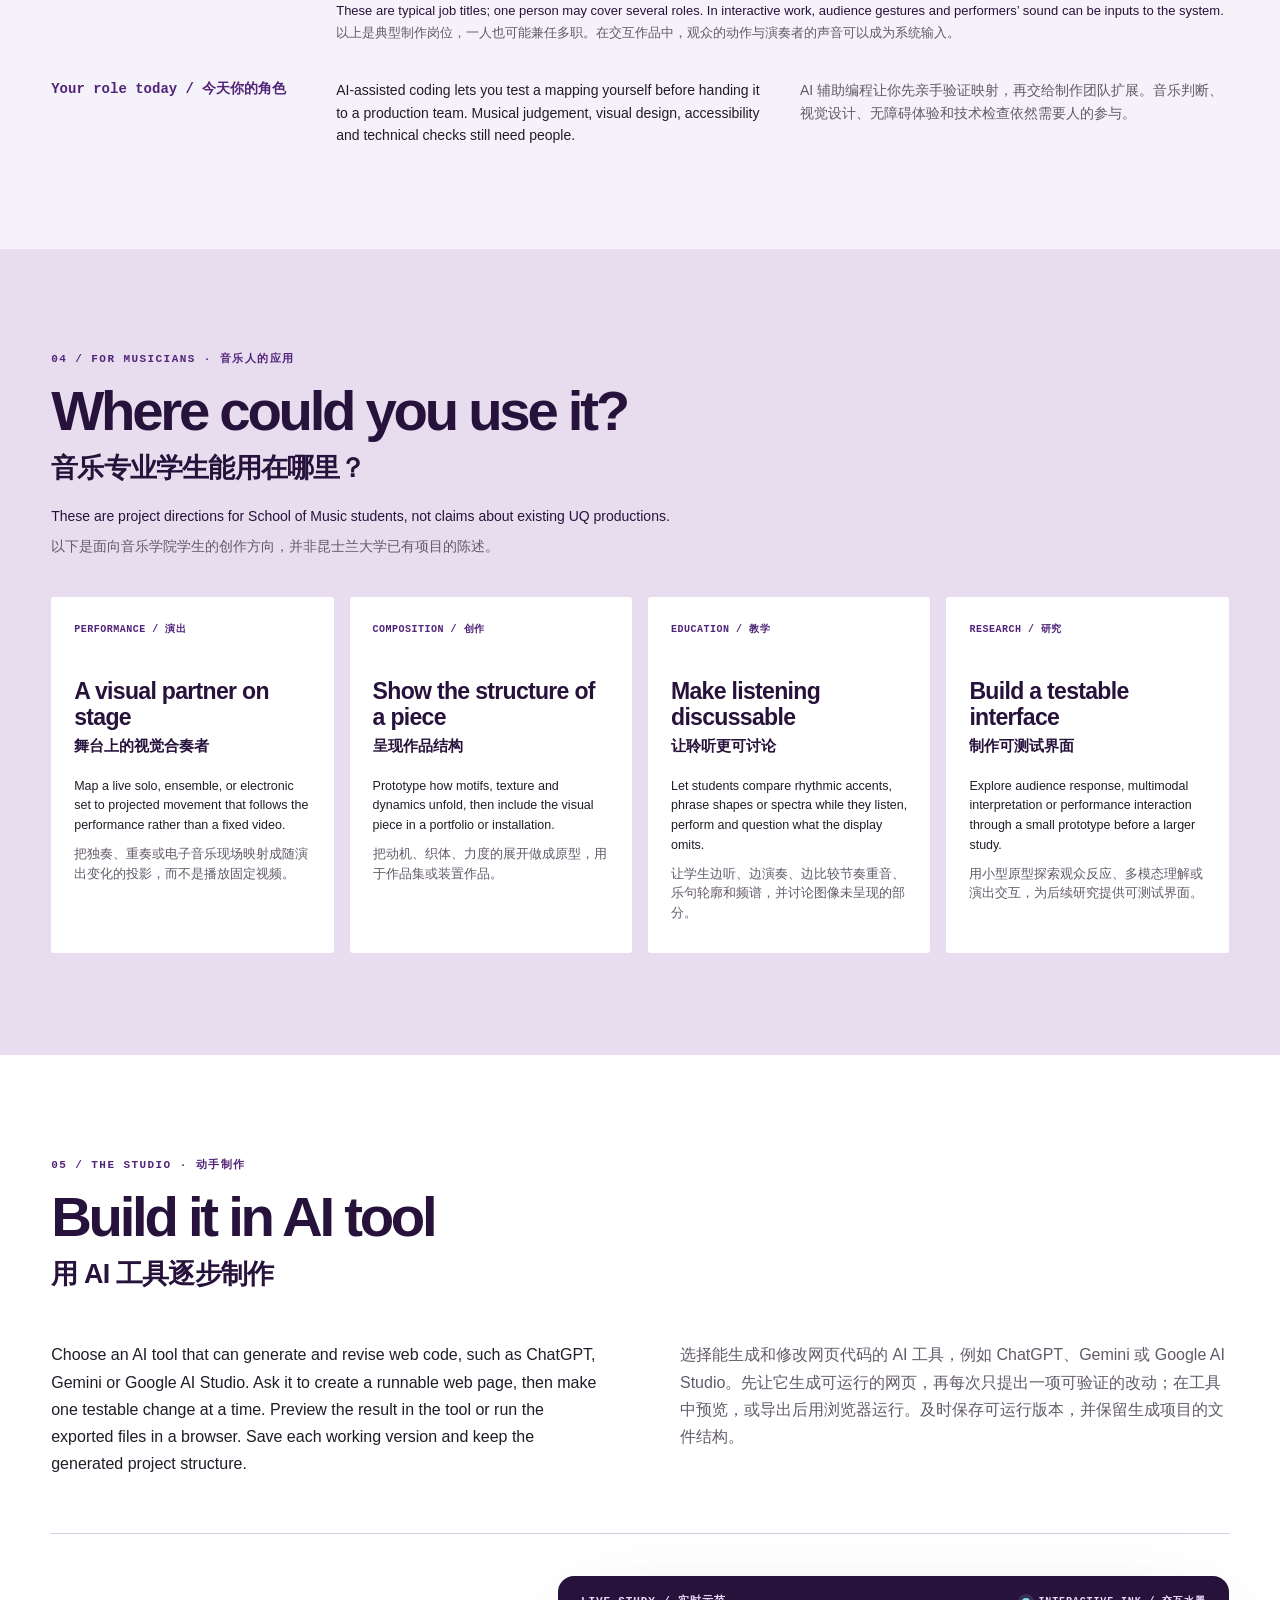
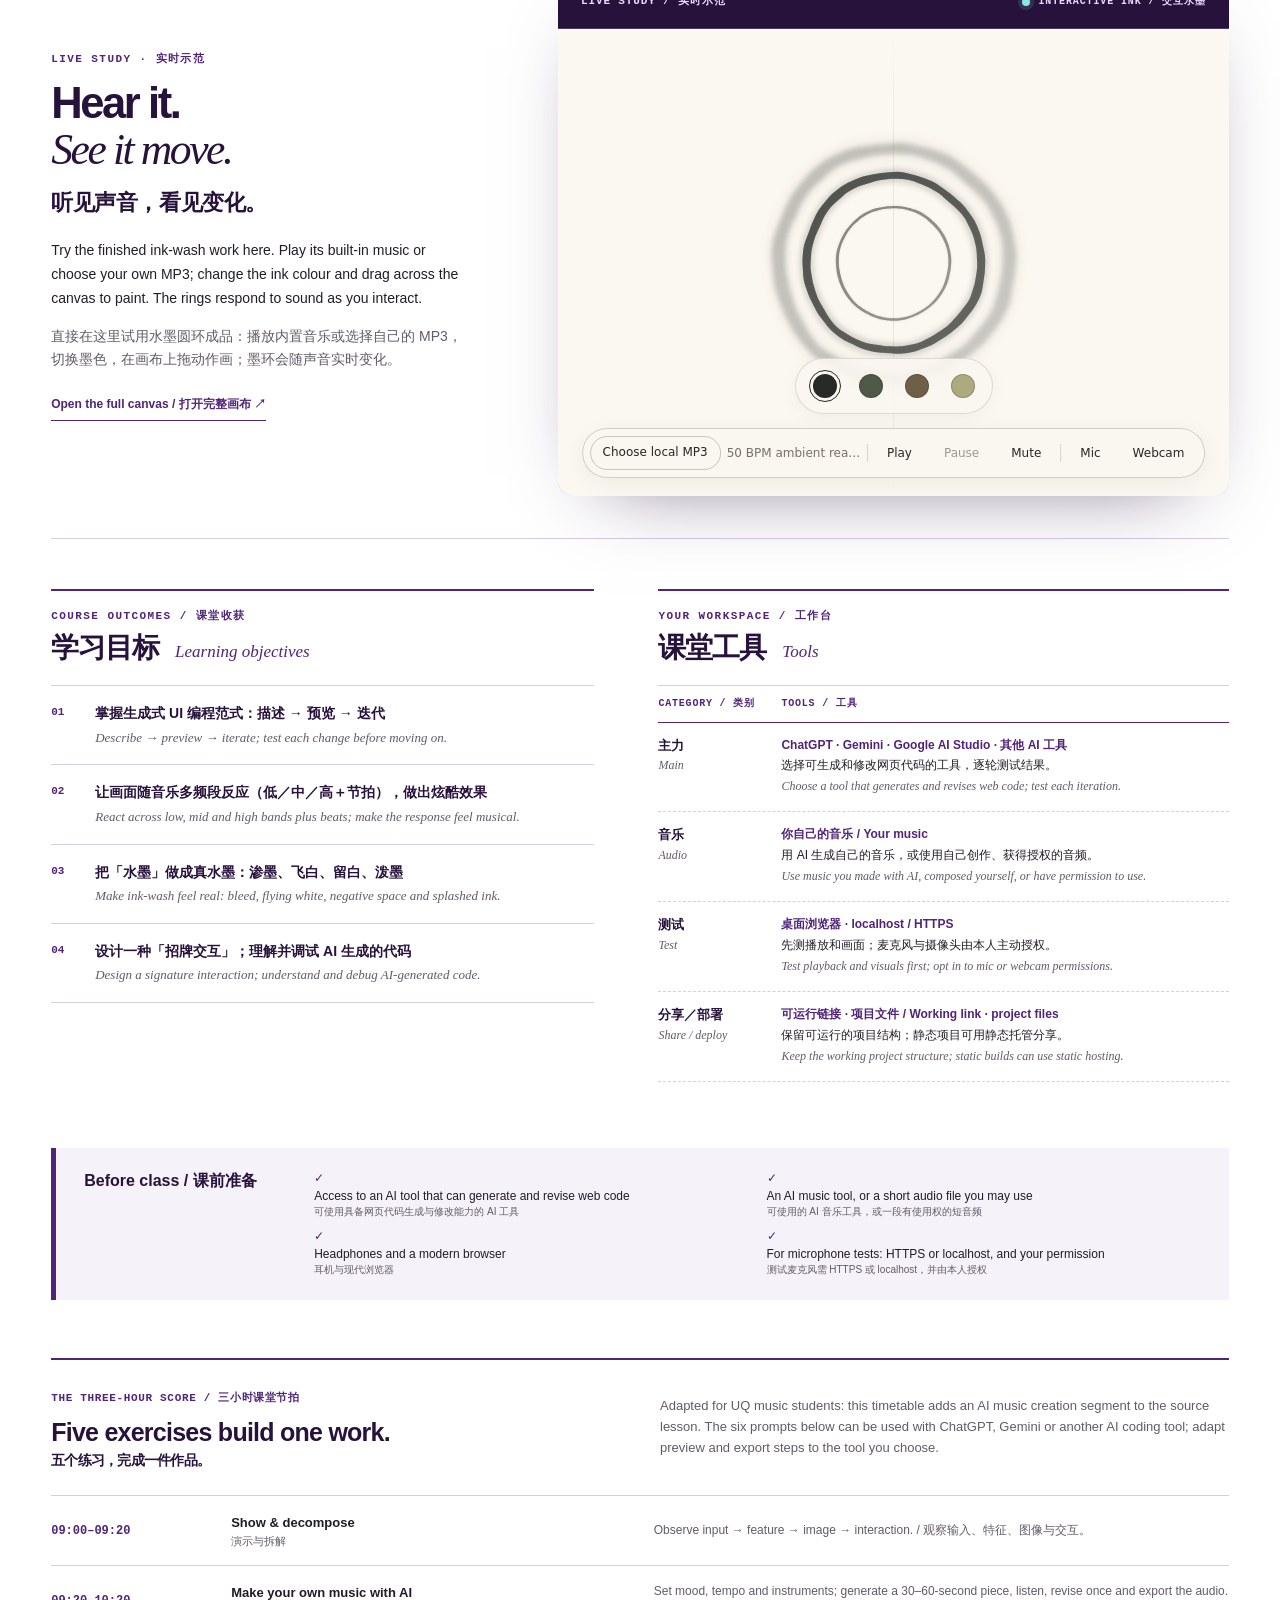
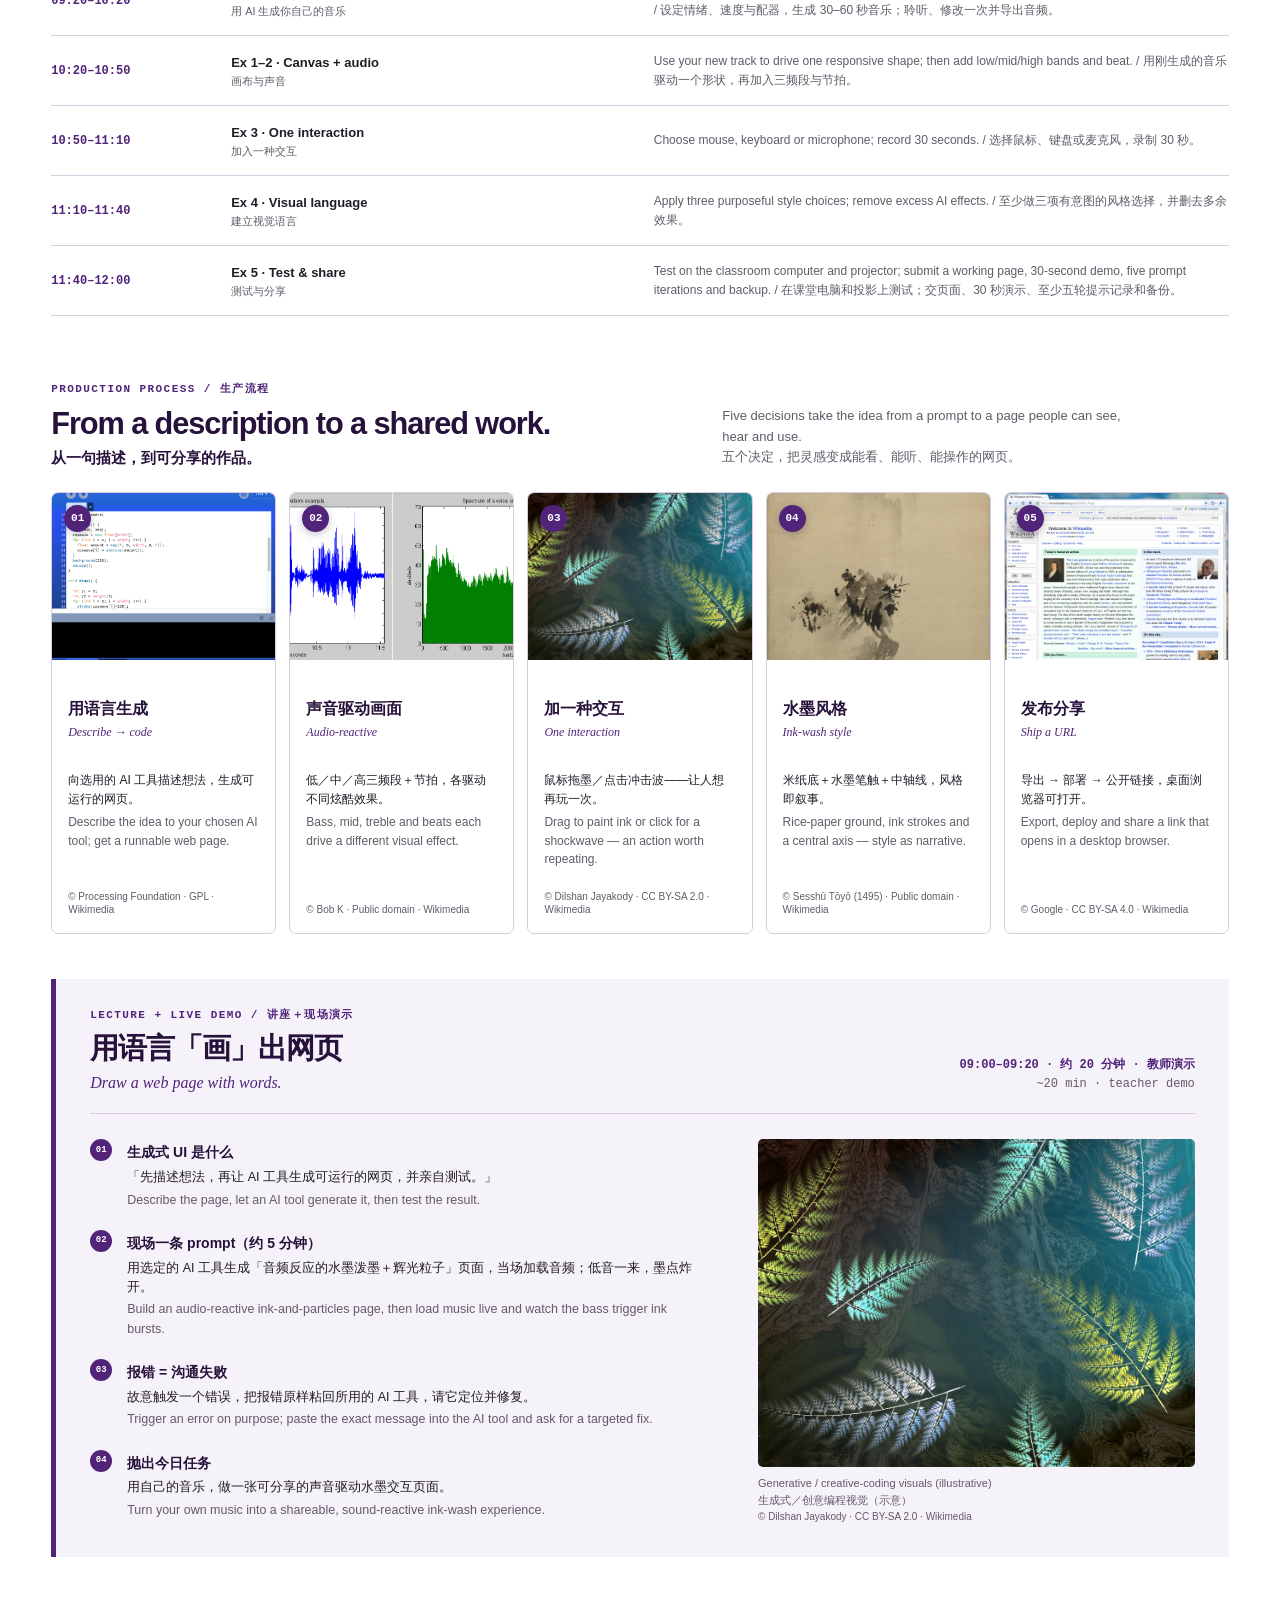
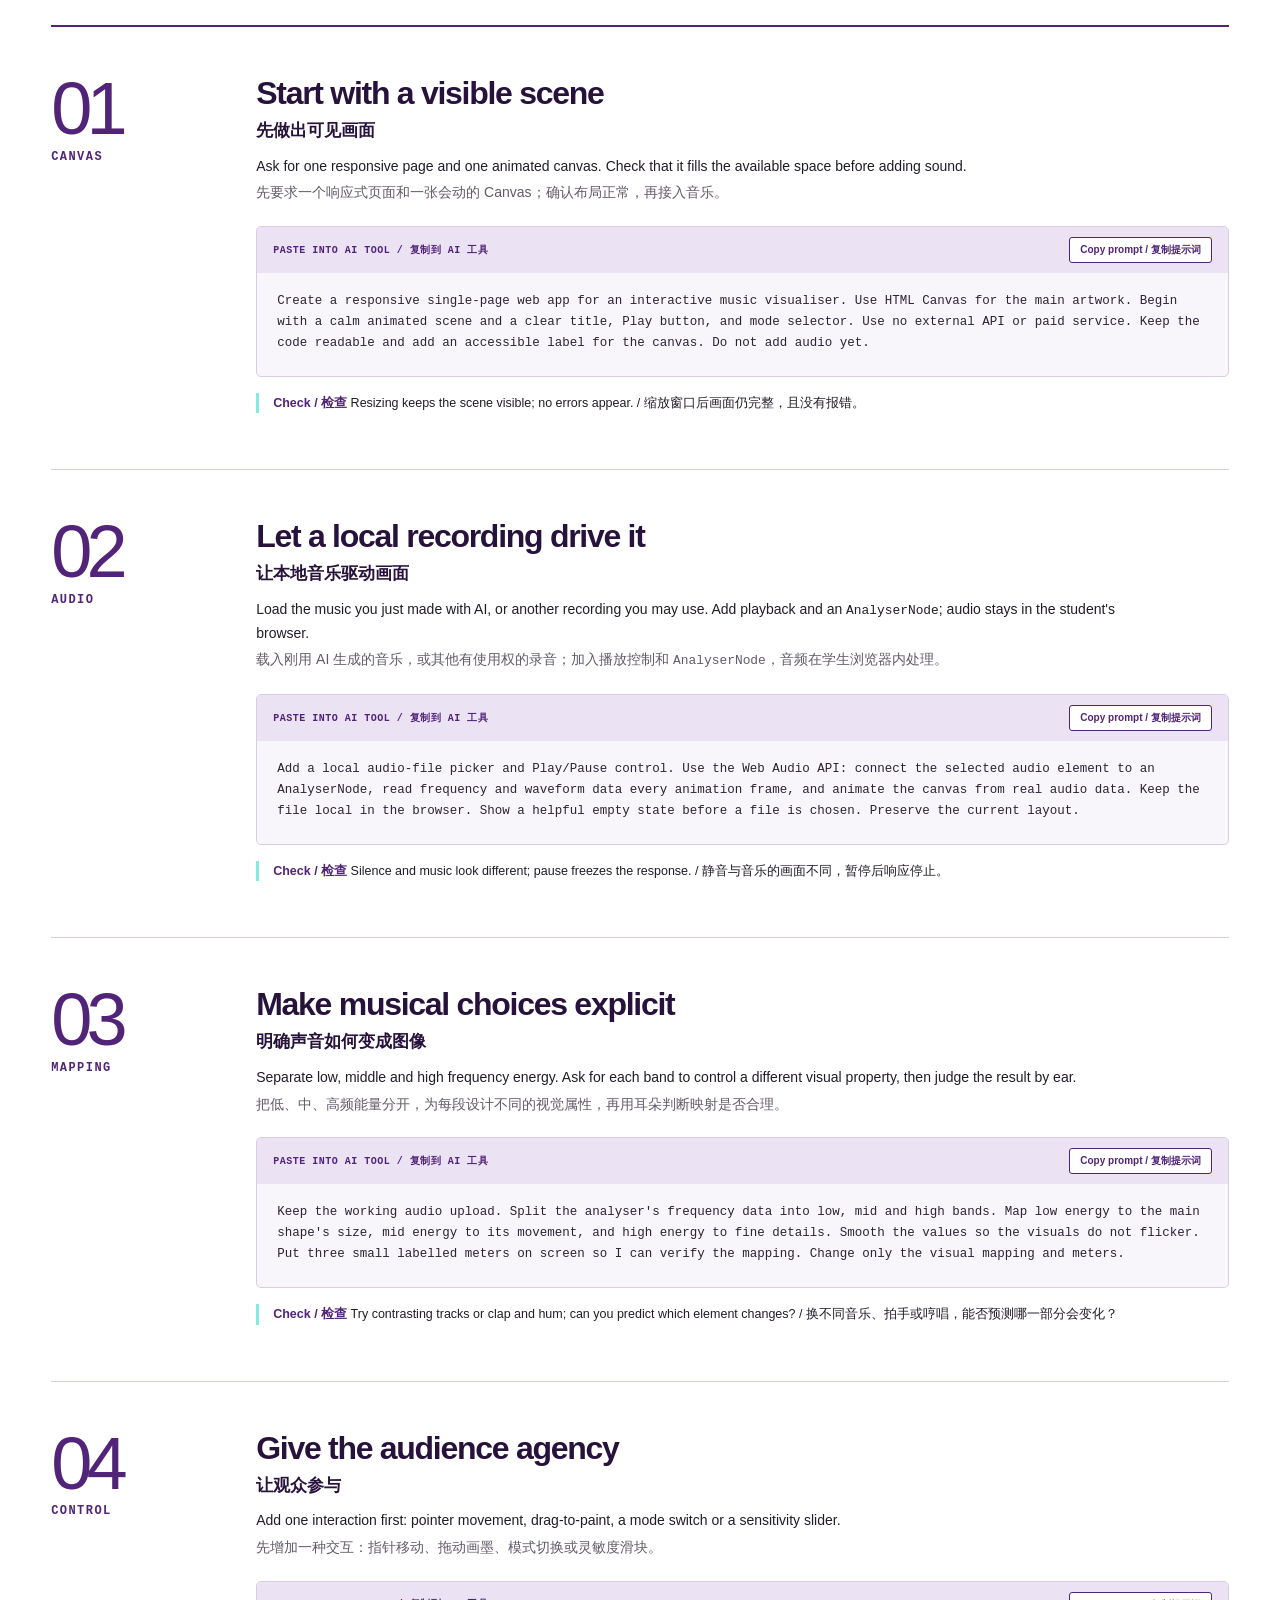
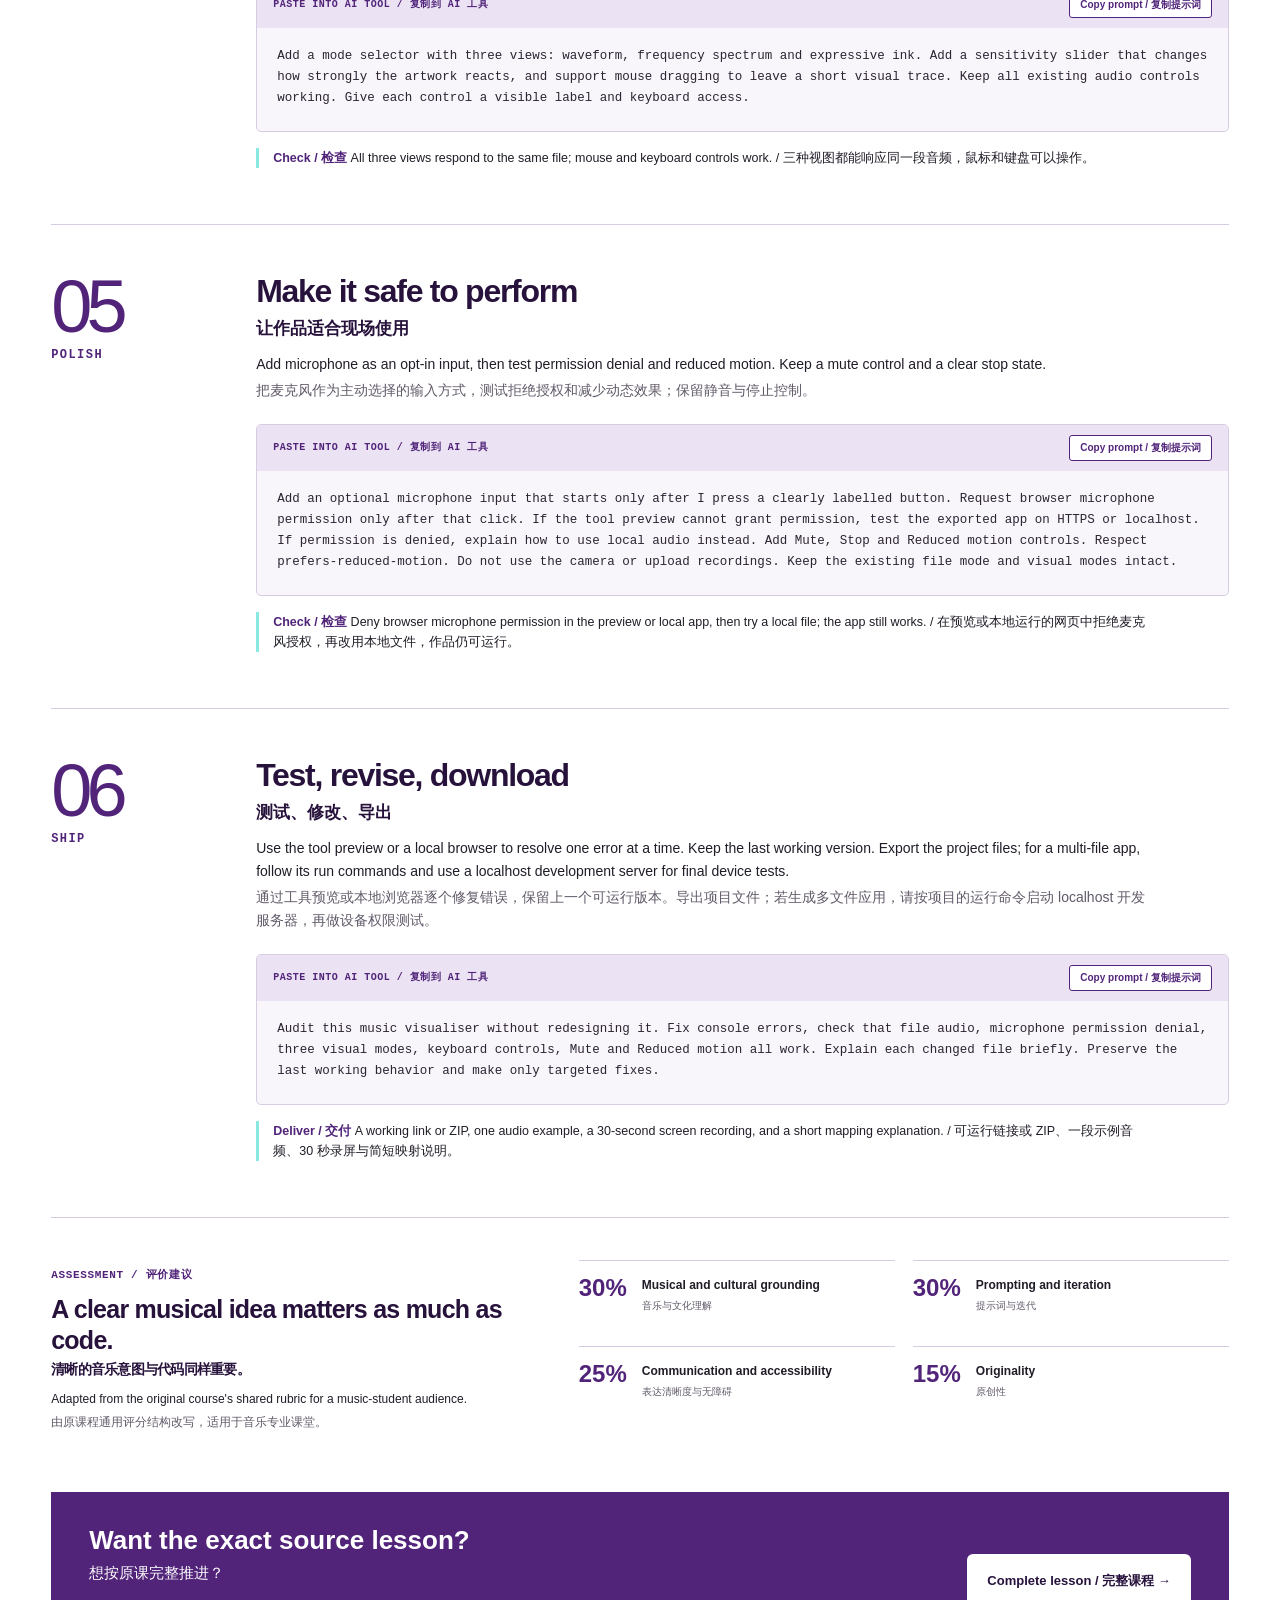
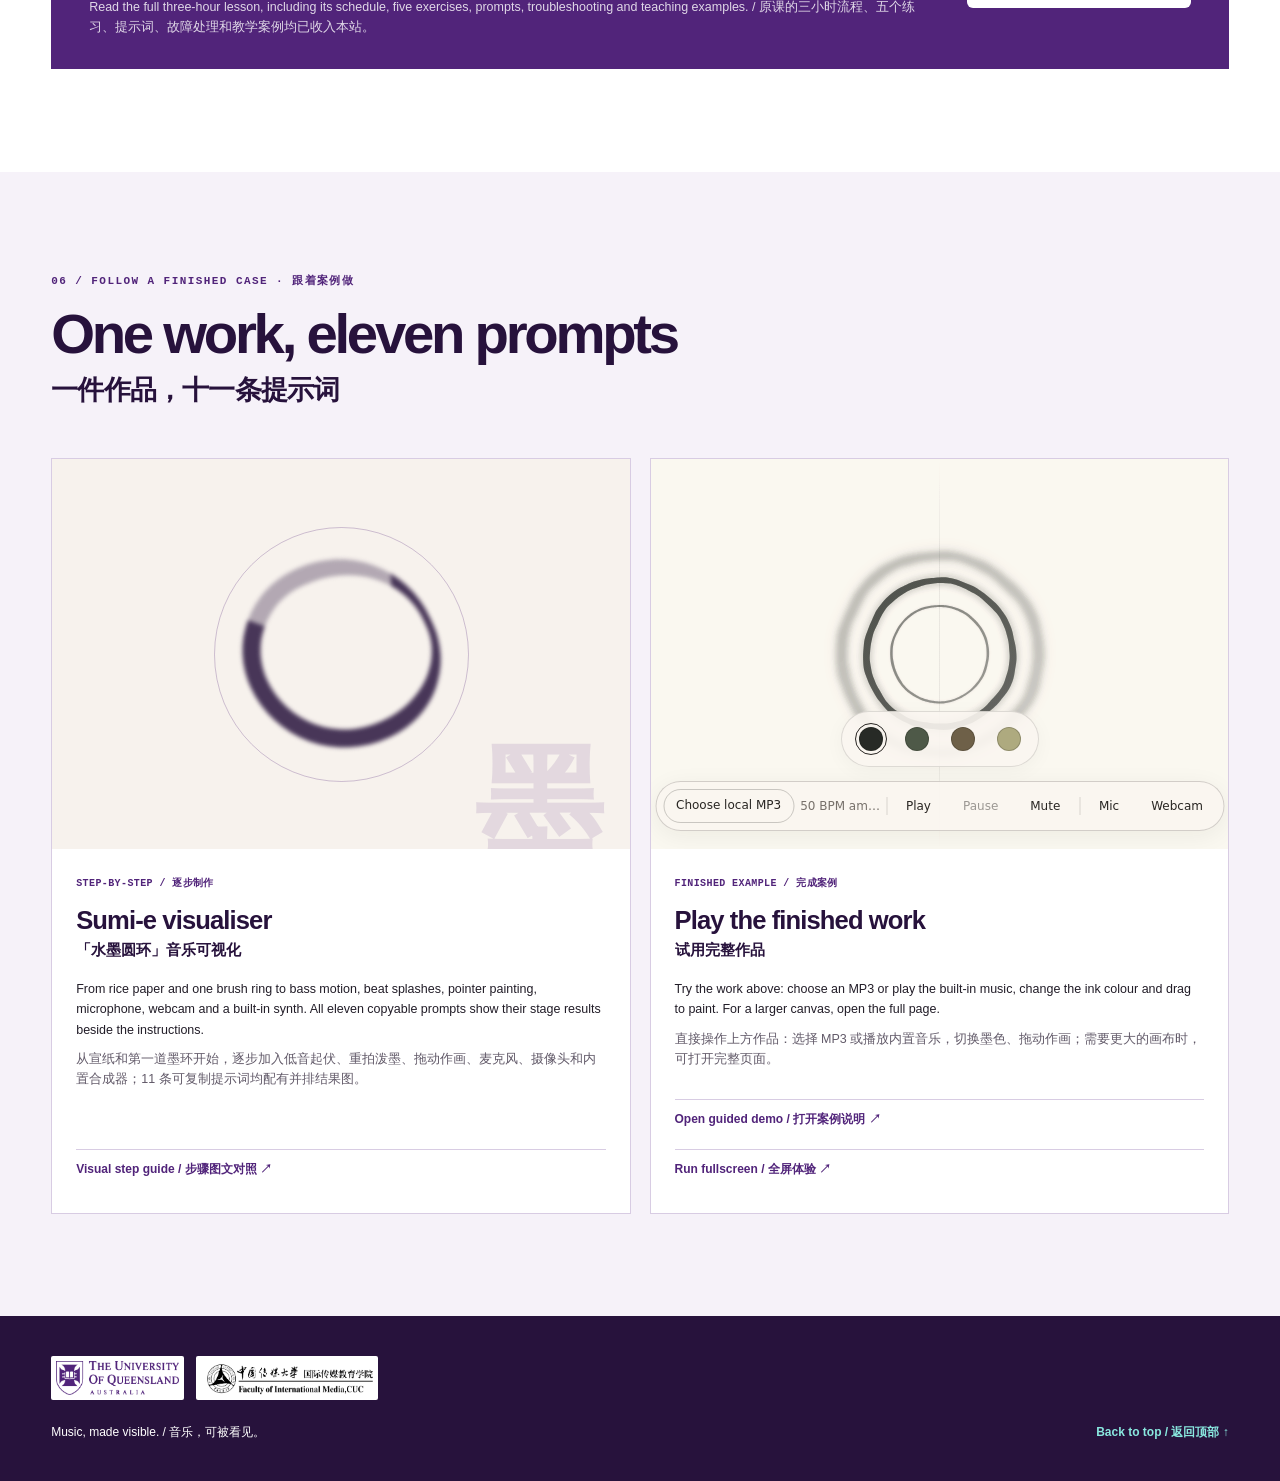
==== commit 9de4633f: "Publish Queensland study tour music visualisation site" ====
--- a/queensland-study-tour/index.html
+++ b/queensland-study-tour/index.html
@@ -4,10 +4,10 @@
   <meta charset="utf-8">
   <meta name="viewport" content="width=device-width, initial-scale=1">
   <meta name="theme-color" content="#51247a">
-  <meta name="description" content="Explore AI music visualisation through Chinese culture and traditional Chinese music: from listening, to seeing, to interaction. A bilingual, hands-on course for students of The University of Queensland School of Music.">
-  <title>Music, made visible · 音乐，可被看见 | UQ School of Music teaching edition</title>
+  <meta name="description" content="Sound &amp; Luminescence: AI Interactive Audio-Visual Workshop. Explore AI music visualisation through Chinese culture and traditional Chinese music, from listening to seeing to interaction.">
+  <title>Sound &amp; Luminescence: AI Interactive Audio-Visual Workshop</title>
   <link rel="icon" type="image/svg+xml" href="data:image/svg+xml,%3Csvg xmlns='http://www.w3.org/2000/svg' viewBox='0 0 64 64'%3E%3Crect width='64' height='64' rx='14' fill='%2351247a'/%3E%3Cpath d='M10 34h8l5-13 8 26 7-21 5 8h11' fill='none' stroke='white' stroke-width='4' stroke-linecap='round' stroke-linejoin='round'/%3E%3C/svg%3E">
-  <link rel="stylesheet" href="styles.css?v=traditional-music-intro-2">
+  <link rel="stylesheet" href="styles.css?v=sound-luminescence-kv-1">
   <script defer src="app.js?v=ink-embed-1"></script>
 </head>
 <body>
@@ -34,7 +34,7 @@
     <section class="opening" id="opening" aria-labelledby="opening-title">
       <div class="opening-inner">
         <p class="opening-kicker">CHINESE CULTURE · TRADITIONAL MUSIC · AI / 中国文化 · 中国传统音乐 · AI</p>
-        <h1 id="opening-title">Music becomes visible.<br><em>Musicians decide how.</em></h1>
+        <h1 id="opening-title"><span class="opening-title-main">Sound <em>&amp;</em><br>Luminescence:</span><span class="opening-title-detail">AI Interactive<br>Audio-Visual Workshop</span></h1>
         <p class="opening-subtitle">让音乐被看见，由音乐人决定如何呈现。</p>
         <div class="opening-copy">
           <p lang="en">Guided by Chinese culture and traditional Chinese music, we move from listening to seeing to interaction. Together, these three ways of experiencing music reveal what AI music visualisation can do—and leave the choice of how to present it with the musician.</p>
@@ -158,11 +158,11 @@
             <h3>Hear it.<br><em>See it move.</em><span>听见声音，看见变化。</span></h3>
             <p lang="en">Try the finished ink-wash work here. Play its built-in music or choose your own MP3; change the ink colour and drag across the canvas to paint. The rings respond to sound as you interact.</p>
             <p lang="zh-CN">直接在这里试用水墨圆环成品：播放内置音乐或选择自己的 MP3，切换墨色，在画布上拖动作画；墨环会随声音实时变化。</p>
-            <a class="demo-open-link" href="ink-wash-ring.html?v=three-ring-wave-2" target="_blank" rel="noopener">Open the full canvas / 打开完整画布 ↗</a>
+            <a class="demo-open-link" href="ink-wash-ring.html?v=webxr-ar-1" target="_blank" rel="noopener">Open the full canvas / 打开完整画布 ↗</a>
           </div>
           <div class="demo-panel">
             <div class="demo-head"><span>LIVE STUDY / 实时示范</span><span class="live-indicator"><i></i> INTERACTIVE INK / 交互水墨</span></div>
-            <iframe class="demo-frame" src="ink-wash-ring.html?v=three-ring-wave-2" title="Live interactive ink-wash music visualisation / 水墨圆环实时音乐可视化" allow="microphone; camera; autoplay; fullscreen" allowfullscreen loading="eager"></iframe>
+            <iframe class="demo-frame" src="ink-wash-ring.html?v=webxr-ar-1" title="Live interactive ink-wash music visualisation / 水墨圆环实时音乐可视化" allow="microphone; camera; autoplay; fullscreen; xr-spatial-tracking" allowfullscreen loading="eager"></iframe>
           </div>
         </div>
         <div class="studio-learning" id="learning-goals">
@@ -236,7 +236,7 @@
         <div class="section-heading"><p class="chapter">06 / FOLLOW A FINISHED CASE · 跟着案例做</p><h2 id="pathways-title">One work, eleven prompts<span>一件作品，十一条提示词</span></h2></div>
         <div class="pathway-grid">
           <article class="pathway-card"><div class="pathway-art ink-art" aria-hidden="true"><span></span><i></i><b>墨</b></div><div class="pathway-content"><p class="pathway-kicker">STEP-BY-STEP / 逐步制作</p><h3>Sumi-e visualiser<span>「水墨圆环」音乐可视化</span></h3><p lang="en">From rice paper and one brush ring to bass motion, beat splashes, pointer painting, microphone, webcam and a built-in synth. All eleven copyable prompts show their stage results beside the instructions.</p><p lang="zh-CN">从宣纸和第一道墨环开始，逐步加入低音起伏、重拍泼墨、拖动作画、麦克风、摄像头和内置合成器；11 条可复制提示词均配有并排结果图。</p><div class="pathway-actions"><a href="build-sumi-e-results.html#steps">Visual step guide / 步骤图文对照 ↗</a></div></div></article>
-          <article class="pathway-card gallery-card"><div class="pathway-preview"><iframe src="ink-wash-ring.html?v=three-ring-wave-2" title="Finished interactive ink-wash music visualisation / 完成案例：交互水墨音乐可视化" allow="microphone; camera; autoplay; fullscreen" allowfullscreen loading="lazy"></iframe></div><div class="pathway-content"><p class="pathway-kicker">FINISHED EXAMPLE / 完成案例</p><h3>Play the finished work<span>试用完整作品</span></h3><p lang="en">Try the work above: choose an MP3 or play the built-in music, change the ink colour and drag to paint. For a larger canvas, open the full page.</p><p lang="zh-CN">直接操作上方作品：选择 MP3 或播放内置音乐，切换墨色、拖动作画；需要更大的画布时，可打开完整页面。</p><div class="pathway-actions"><a href="visualizers.html">Open guided demo / 打开案例说明 ↗</a><a href="ink-wash-ring.html?v=three-ring-wave-2">Run fullscreen / 全屏体验 ↗</a></div></div></article>
+          <article class="pathway-card gallery-card"><div class="pathway-preview"><iframe src="ink-wash-ring.html?v=webxr-ar-1" title="Finished interactive ink-wash music visualisation / 完成案例：交互水墨音乐可视化" allow="microphone; camera; autoplay; fullscreen; xr-spatial-tracking" allowfullscreen loading="lazy"></iframe></div><div class="pathway-content"><p class="pathway-kicker">FINISHED EXAMPLE / 完成案例</p><h3>Play the finished work<span>试用完整作品</span></h3><p lang="en">Try the work above: choose an MP3 or play the built-in music, change the ink colour and drag to paint. For a larger canvas, open the full page.</p><p lang="zh-CN">直接操作上方作品：选择 MP3 或播放内置音乐，切换墨色、拖动作画；需要更大的画布时，可打开完整页面。</p><div class="pathway-actions"><a href="visualizers.html">Open guided demo / 打开案例说明 ↗</a><a href="ink-wash-ring.html?v=webxr-ar-1">Run fullscreen / 全屏体验 ↗</a></div></div></article>
         </div>
       </div>
     </section>
--- a/queensland-study-tour/styles.css
+++ b/queensland-study-tour/styles.css
@@ -51,23 +51,25 @@
   .site-nav a:hover { color: var(--uq-bright); }
   .menu-toggle { display: none; }
 
-  .opening { position: relative; isolation: isolate; display: flex; align-items: center; min-height: min(840px, calc(100vh - 82px)); overflow: hidden; color: #f8f4f3; background: #11101b url("assets/opening-audio.svg") center / cover no-repeat; }
-  .opening::before { content: ""; position: absolute; z-index: -1; inset: 0; background: linear-gradient(90deg, rgba(7,8,13,.72), rgba(10,9,16,.73) 48%, rgba(8,9,15,.55)), linear-gradient(0deg, rgba(6,6,11,.5), transparent 36%); }
-  .opening-inner { position: relative; width: min(800px, 58vw); margin-left: clamp(290px, 29vw, 580px); margin-right: 42px; padding: 54px 0 49px; }
+  .opening { position: relative; isolation: isolate; display: flex; align-items: center; justify-content: flex-end; min-height: min(840px, calc(100vh - 82px)); overflow: hidden; color: #f8f4f3; background: #100b19 url("assets/sound-luminescence-kv.webp") center / cover no-repeat; }
+  .opening::before { content: ""; position: absolute; z-index: -1; inset: 0; background: linear-gradient(90deg, rgba(9,7,14,.08), rgba(11,7,18,.24) 35%, rgba(13,8,23,.73) 53%, rgba(12,7,20,.91)), linear-gradient(0deg, rgba(6,5,11,.45), transparent 33%); }
+  .opening-inner { position: relative; width: min(770px, 55vw); margin-right: clamp(32px, 4vw, 72px); padding: 48px 0 43px; }
   .opening-kicker { color: #d6b77b; font: 700 10px/1.5 var(--mono); letter-spacing: .22em; text-transform: uppercase; }
-  .opening h1 { margin: 22px 0 23px; color: #fffaf5; font: italic 400 clamp(58px, 4.5vw, 84px)/1.02 Georgia, "Times New Roman", serif; letter-spacing: -.056em; text-wrap: balance; }
-  .opening h1 em { color: #d8b886; font-weight: 400; }
-  .opening-subtitle { color: #f5e9d6; font: 700 clamp(22px, 2vw, 31px)/1.28 "Microsoft YaHei", var(--body); letter-spacing: .06em; }
-  .opening-copy { max-width: 580px; margin-top: 29px; }
+  .opening h1 { margin: 18px 0 22px; color: #fffaf5; font-family: var(--display); letter-spacing: -.055em; text-wrap: balance; text-shadow: 0 3px 24px rgba(4,2,9,.35); }
+  .opening-title-main { display: block; font-size: clamp(50px, 5vw, 78px); font-weight: 800; line-height: .98; }
+  .opening-title-main em { color: #d8b886; font-style: normal; font-weight: 400; }
+  .opening-title-detail { display: block; margin-top: 13px; color: #e8cc9c; font-size: clamp(27px, 2.6vw, 39px); font-weight: 500; line-height: 1.08; letter-spacing: -.035em; }
+  .opening-subtitle { color: #f5e9d6; font: 700 clamp(21px, 1.85vw, 29px)/1.28 "Microsoft YaHei", var(--body); letter-spacing: .025em; }
+  .opening-copy { max-width: 600px; margin-top: 22px; }
   .opening-copy p { color: #e1dde4; font-size: 14px; line-height: 1.82; }
   .opening-copy p + p { margin-top: 14px; color: #bcb6c0; font-size: 13px; }
-  .opening-rule { width: min(760px,100%); height: 1px; margin-top: 36px; background: linear-gradient(90deg, #bb9d72, rgba(187,157,114,.5)); }
-  .opening-stats { display: grid; grid-template-columns: repeat(4, 1fr); gap: 16px; max-width: 760px; margin-top: 22px; }
+  .opening-rule { width: min(760px,100%); height: 1px; margin-top: 28px; background: linear-gradient(90deg, #bb9d72, rgba(187,157,114,.5)); }
+  .opening-stats { display: grid; grid-template-columns: repeat(4, 1fr); gap: 16px; max-width: 760px; margin-top: 18px; }
   .opening-stats > div { display: grid; align-content: start; }
   .opening-stats strong { color: #d8b886; font: italic 400 43px/1 Georgia, serif; letter-spacing: -.055em; }
   .opening-stats span { margin-top: 4px; color: #d7d0d4; font: 700 10px/1.4 var(--mono); letter-spacing: .1em; }
   .opening-stats small { display: block; margin-top: 4px; color: #9f99a5; font: 12px/1.3 "Microsoft YaHei", var(--body); letter-spacing: 0; }
-  .opening-next { display: inline-flex; align-items: baseline; gap: 11px; margin-top: 27px; color: #e7c996; font: 700 11px/1.4 var(--mono); letter-spacing: .05em; text-decoration: none; border-bottom: 1px solid rgba(231,201,150,.55); padding-bottom: 4px; }
+  .opening-next { display: inline-flex; align-items: baseline; gap: 11px; margin-top: 21px; color: #e7c996; font: 700 11px/1.4 var(--mono); letter-spacing: .05em; text-decoration: none; border-bottom: 1px solid rgba(231,201,150,.55); padding-bottom: 4px; }
   .opening-next span { color: #d9d0db; font-family: "Microsoft YaHei", var(--body); font-weight: 500; letter-spacing: 0; }
   .opening-next:hover { color: #fff; border-color: #fff; }
 
@@ -360,8 +362,9 @@
   @media (max-width: 1140px) {
     .header-inner { gap: 18px; }
     .identity-copy { display: none; }
-    .opening-inner { width: min(740px,66vw); margin-left: 26vw; }
-    .opening h1 { font-size: clamp(53px,5.1vw,70px); }
+    .opening-inner { width: min(720px, 61vw); }
+    .opening-title-main { font-size: clamp(44px, 5.2vw, 67px); }
+    .opening-title-detail { font-size: clamp(26px, 2.9vw, 34px); }
     .bridge-grid { grid-template-columns: 1fr; gap: 24px; }
     .bridge-copy { max-width: 660px; }
     .video-case { grid-template-columns: 1fr; }
@@ -387,9 +390,11 @@
   @media (max-width: 820px) {
     .header-inner { min-height: 69px; }
     .brand-logos img { height: 36px; }
-    .opening { min-height: 740px; }
+    .opening { justify-content: center; min-height: 740px; background-position: 28% center; }
+    .opening::before { background: linear-gradient(180deg, rgba(8,6,14,.4), rgba(11,7,18,.86) 28%, rgba(11,7,18,.94) 100%); }
     .opening-inner { width: auto; max-width: 700px; margin: 0 34px; }
-    .opening h1 { font-size: clamp(45px,7vw,62px); }
+    .opening-title-main { font-size: clamp(40px, 7.4vw, 61px); }
+    .opening-title-detail { font-size: clamp(26px, 4vw, 34px); }
     .opening-stats { grid-template-columns: repeat(2,1fr); gap: 20px; }
     .menu-toggle { display: block; padding: 9px 12px; border: 1px solid var(--line); border-radius: 4px; color: var(--uq); background: white; font-size: 12px; font-weight: 750; }
     .site-nav { display: none; position: absolute; top: 68px; left: 0; right: 0; padding: 14px 22px 20px; flex-direction: column; align-items: stretch; gap: 0; background: white; border-bottom: 1px solid var(--line); box-shadow: 0 18px 25px -25px black; }
@@ -422,6 +427,13 @@
   }
   @media (max-width: 620px) {
     .section { padding-block: 70px; }
+    .opening { background-position: 23% center; }
+    .opening-inner { margin-inline: 24px; padding-block: 54px 46px; }
+    .opening-kicker { font-size: 9px; letter-spacing: .12em; }
+    .opening-title-main { font-size: clamp(35px, 10vw, 48px); }
+    .opening-title-detail { font-size: clamp(24px, 6.2vw, 30px); }
+    .opening-copy p { font-size: 13px; line-height: 1.7; }
+    .opening-copy p + p { font-size: 12px; }
     .opening-bridge { min-height: 0; padding-inline: 14px; }
     .opening-bridge-inner { padding: 32px 22px 38px; }
     .bridge-grid h2 { font-size: clamp(32px, 8vw, 44px); }
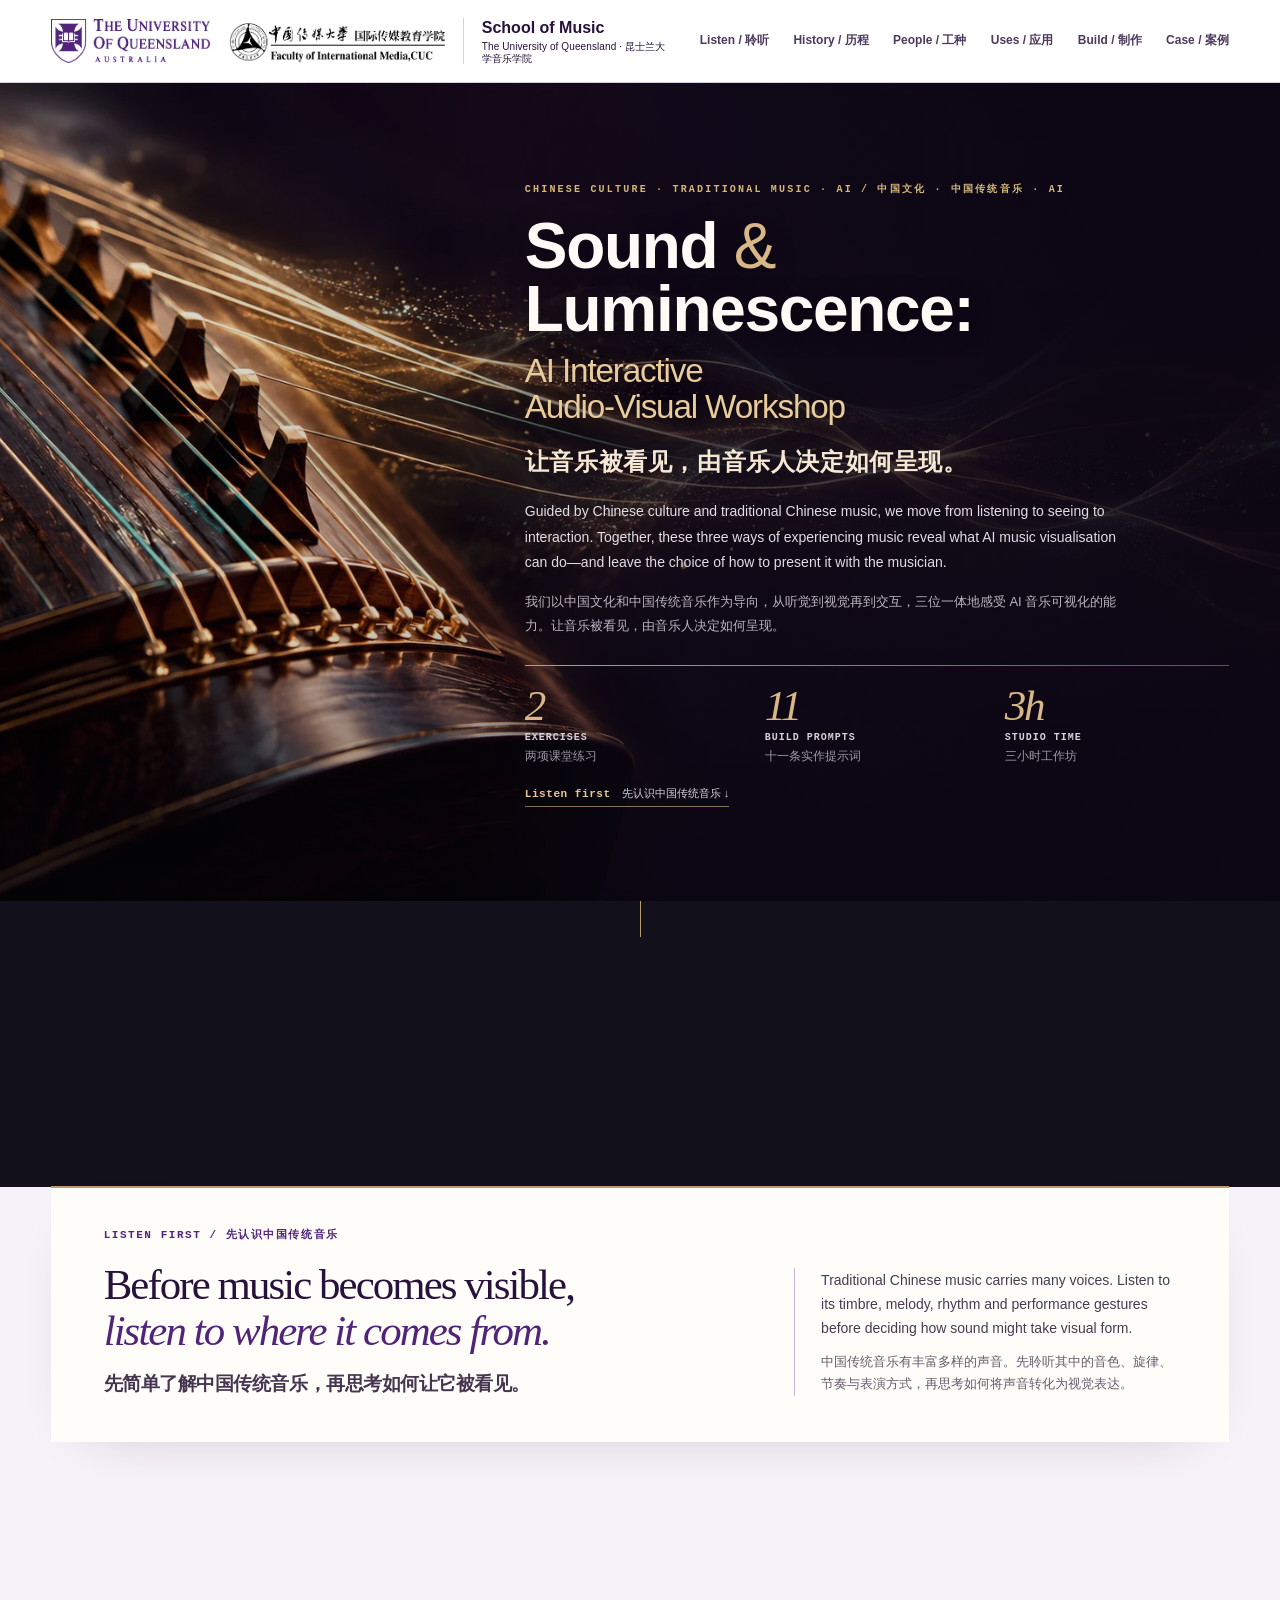
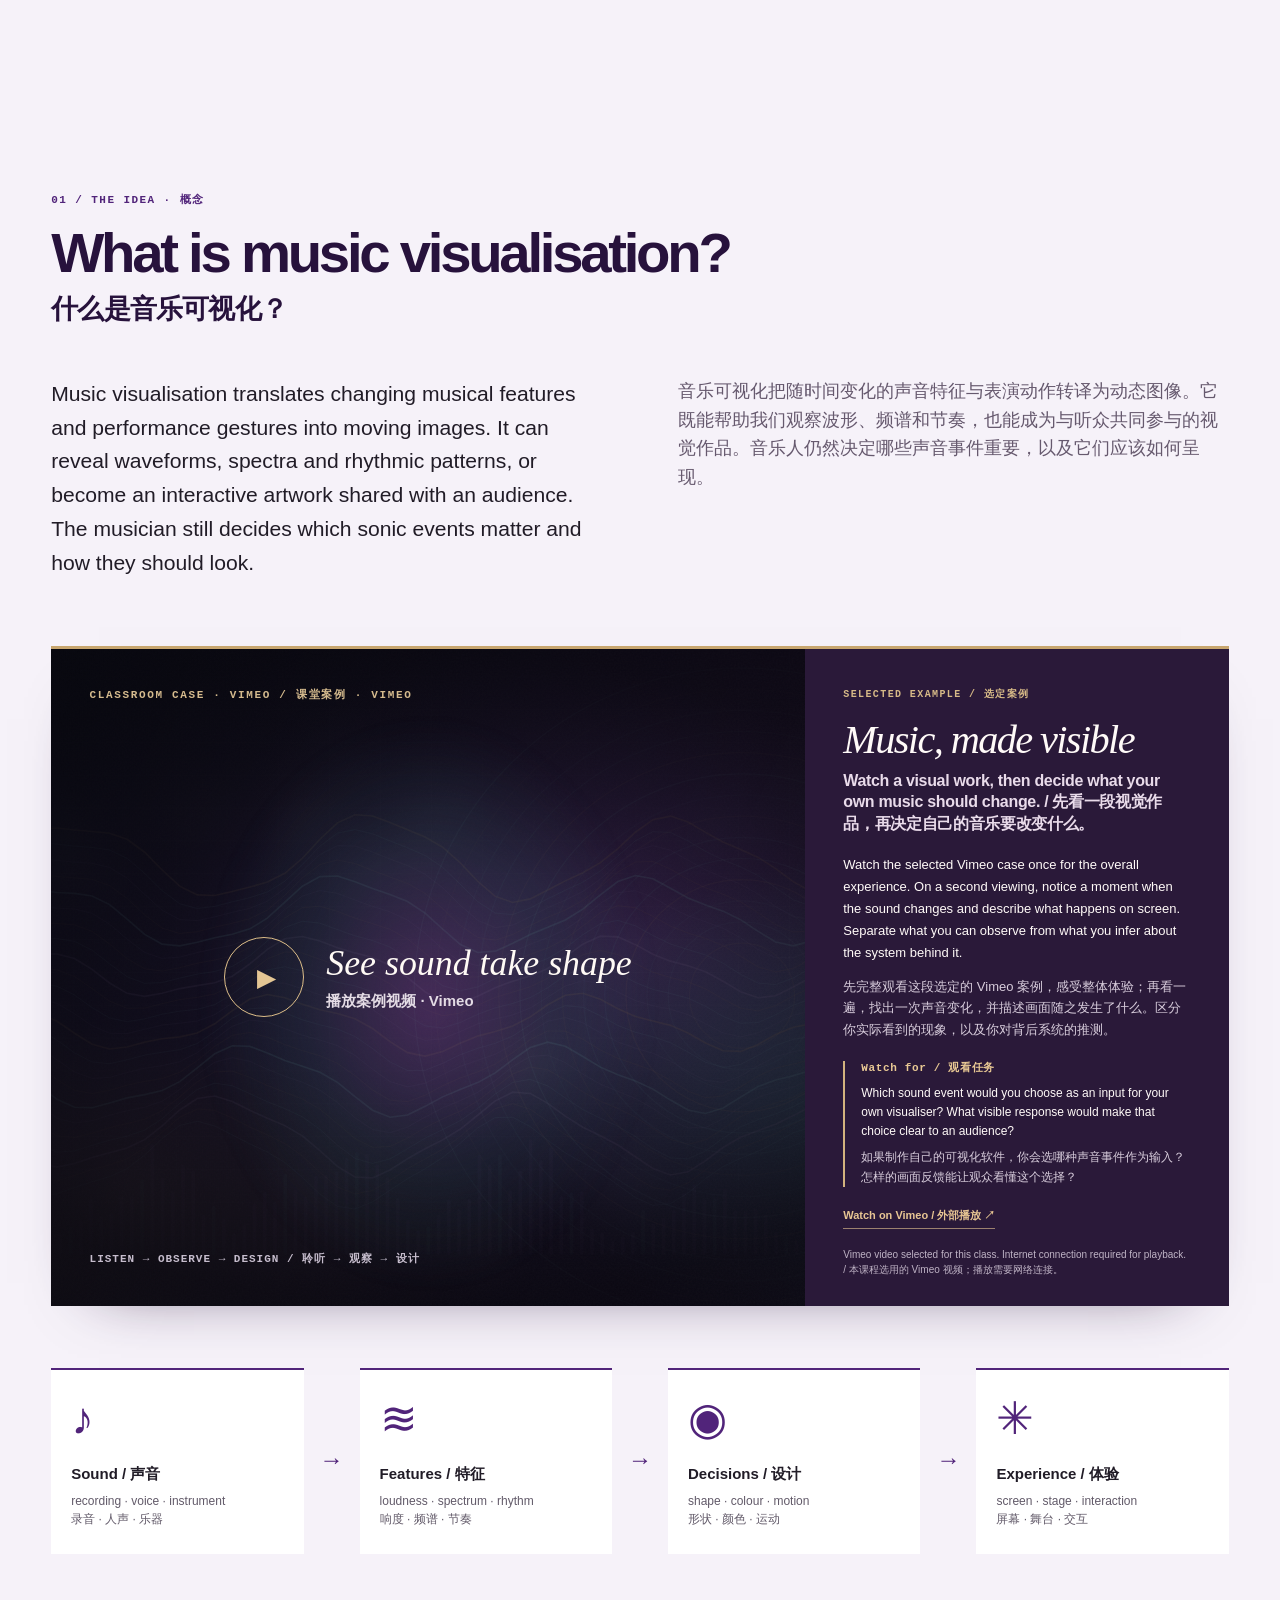
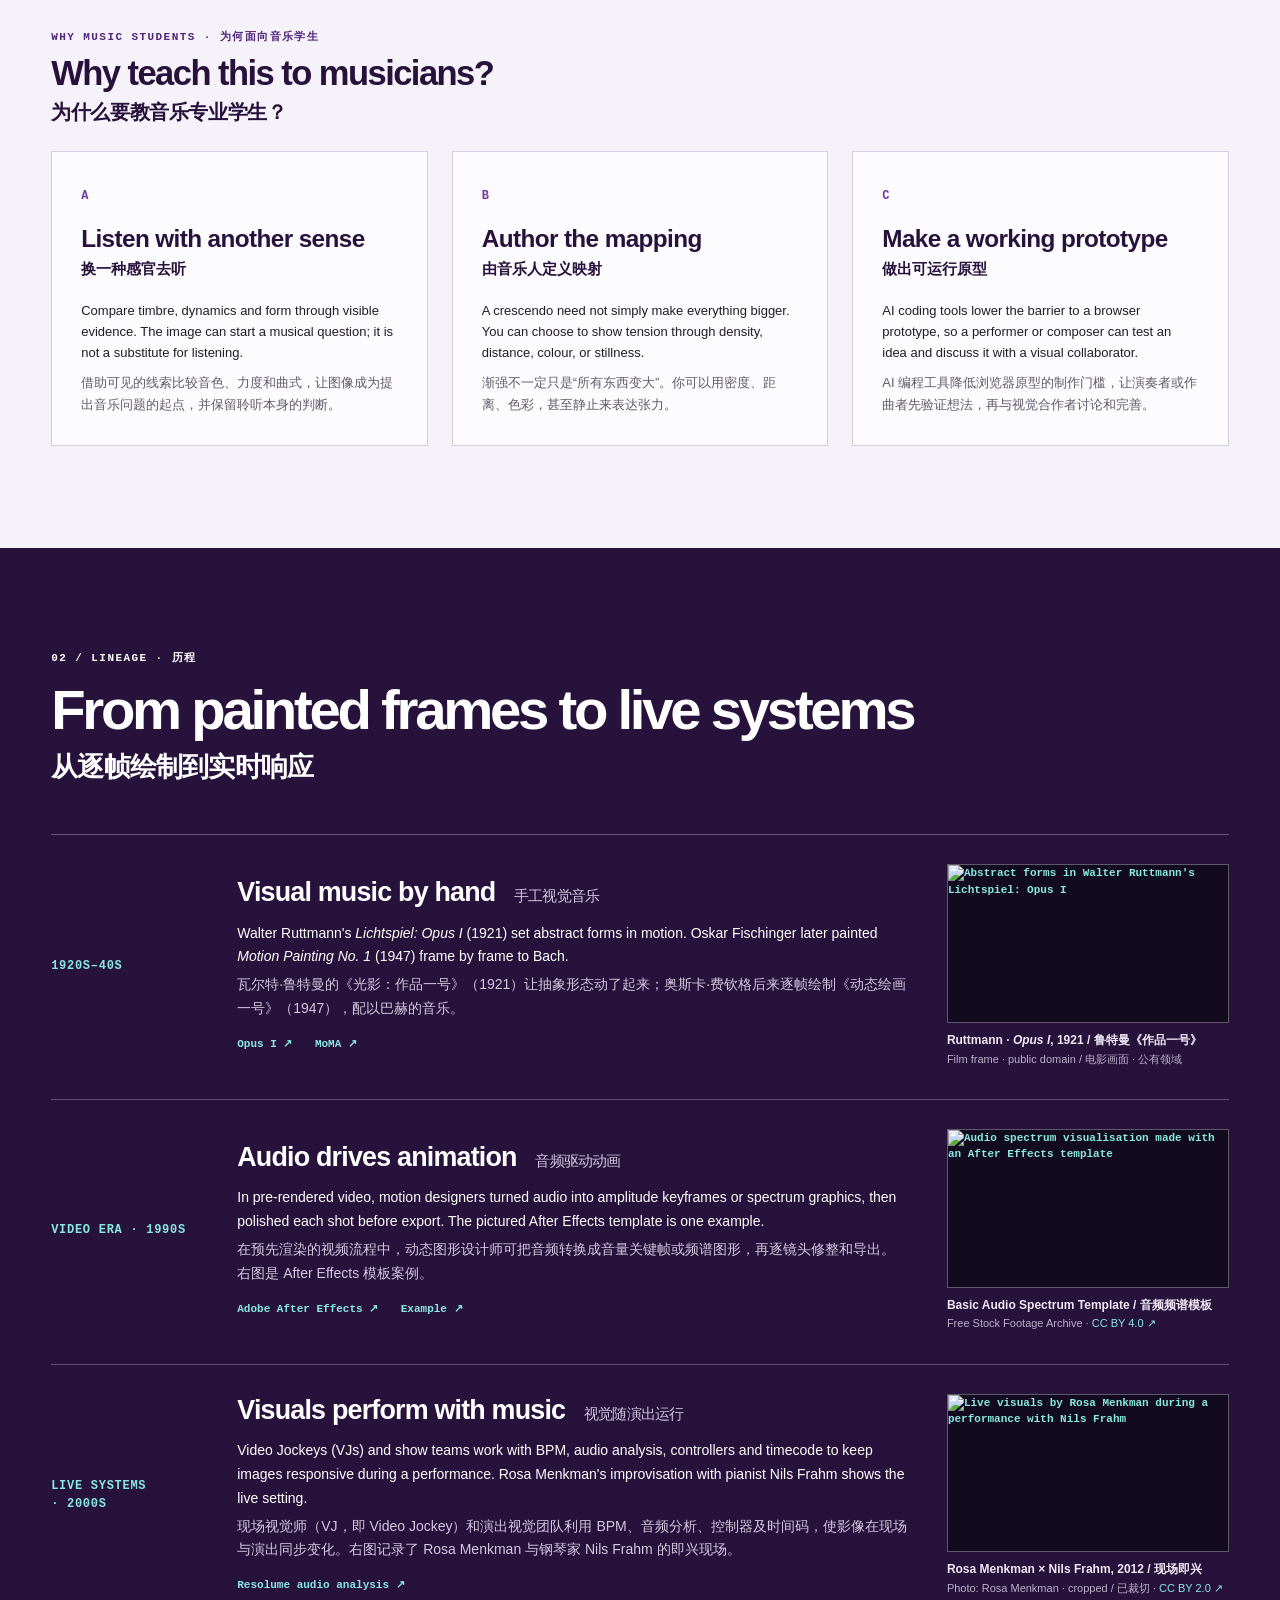
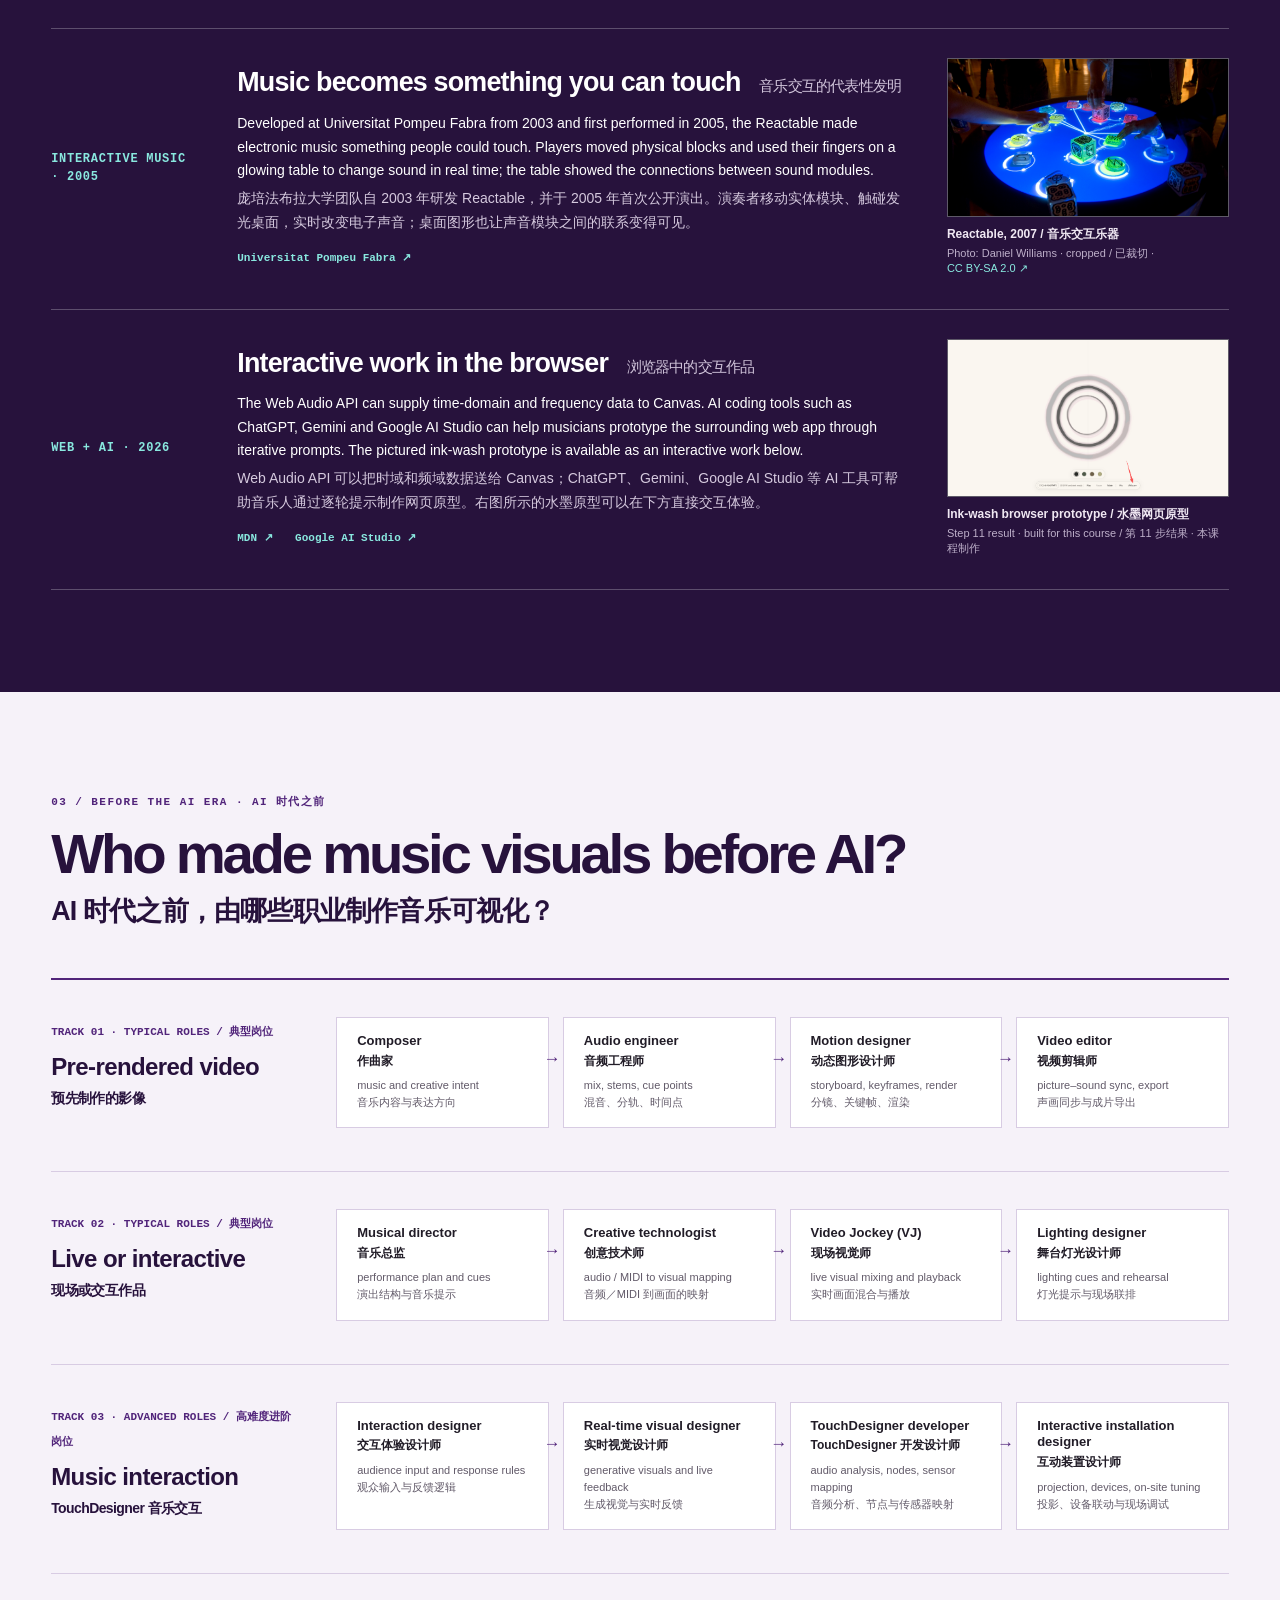
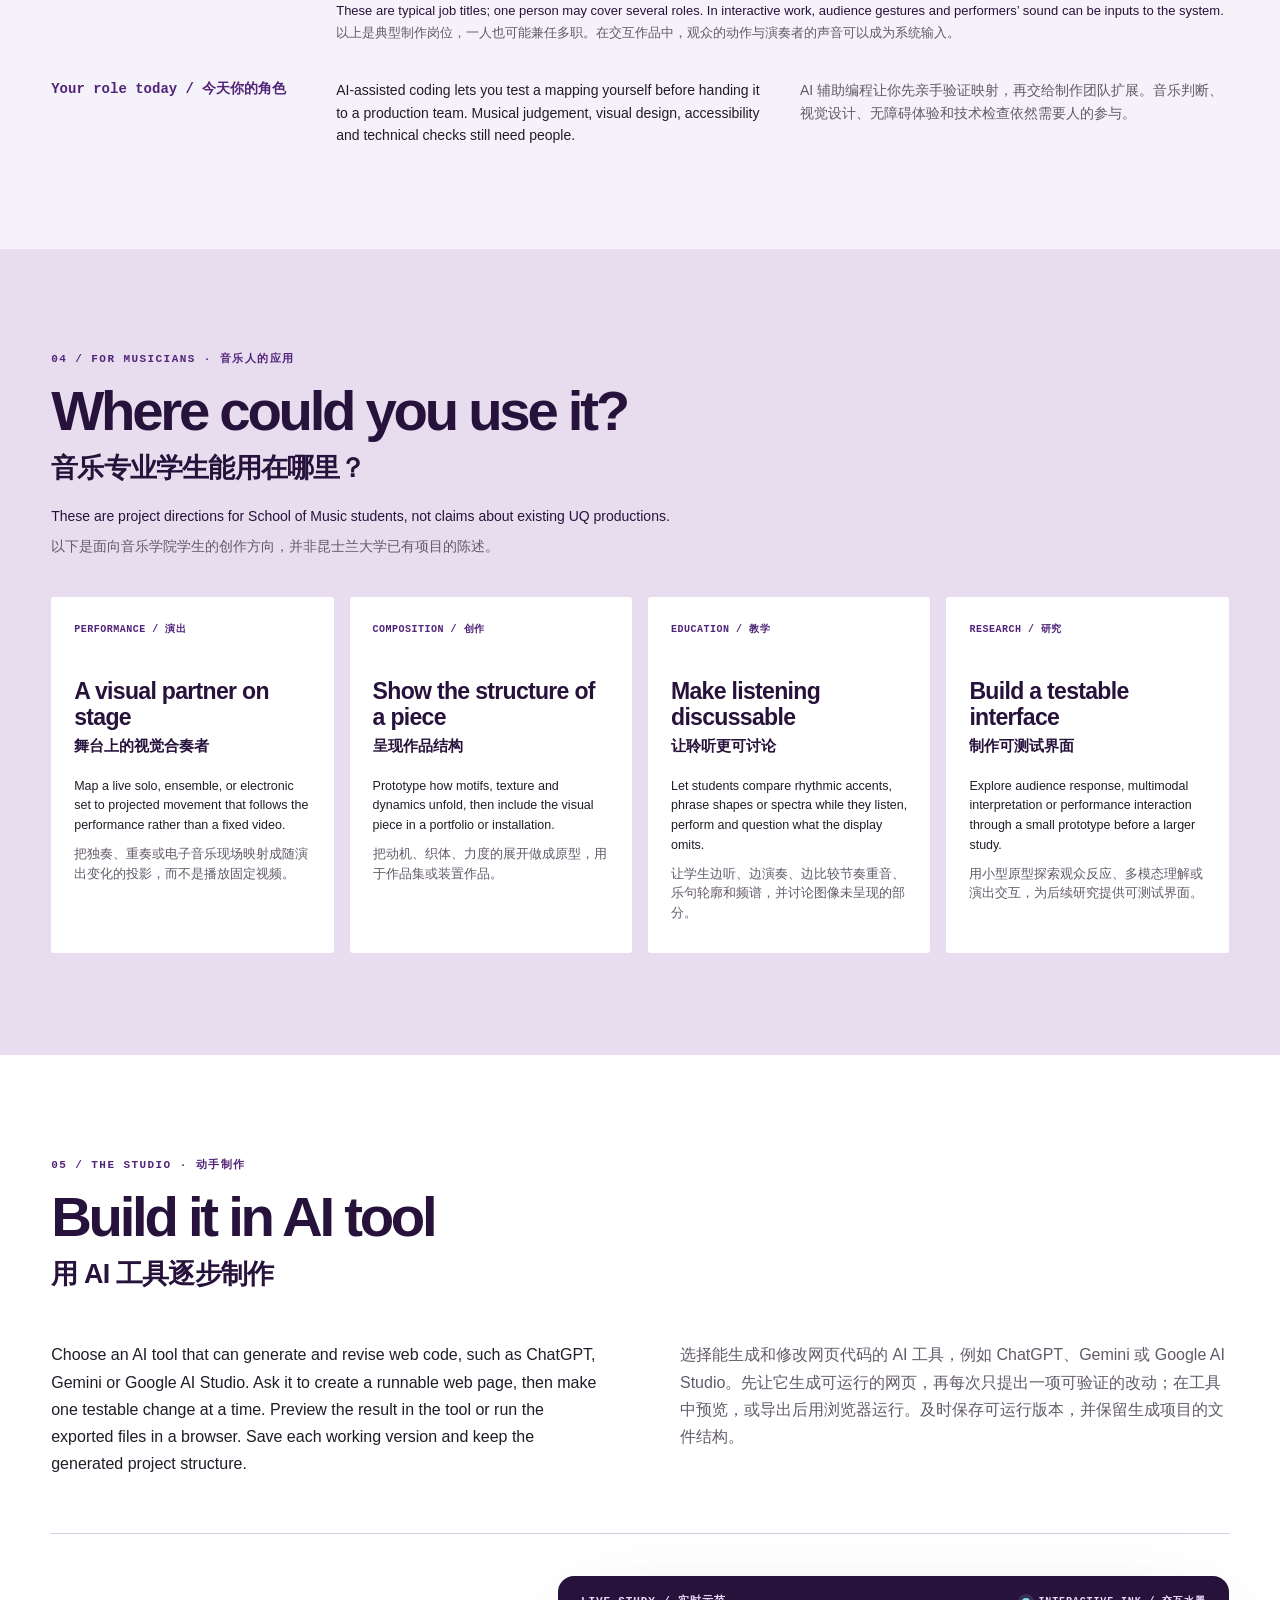
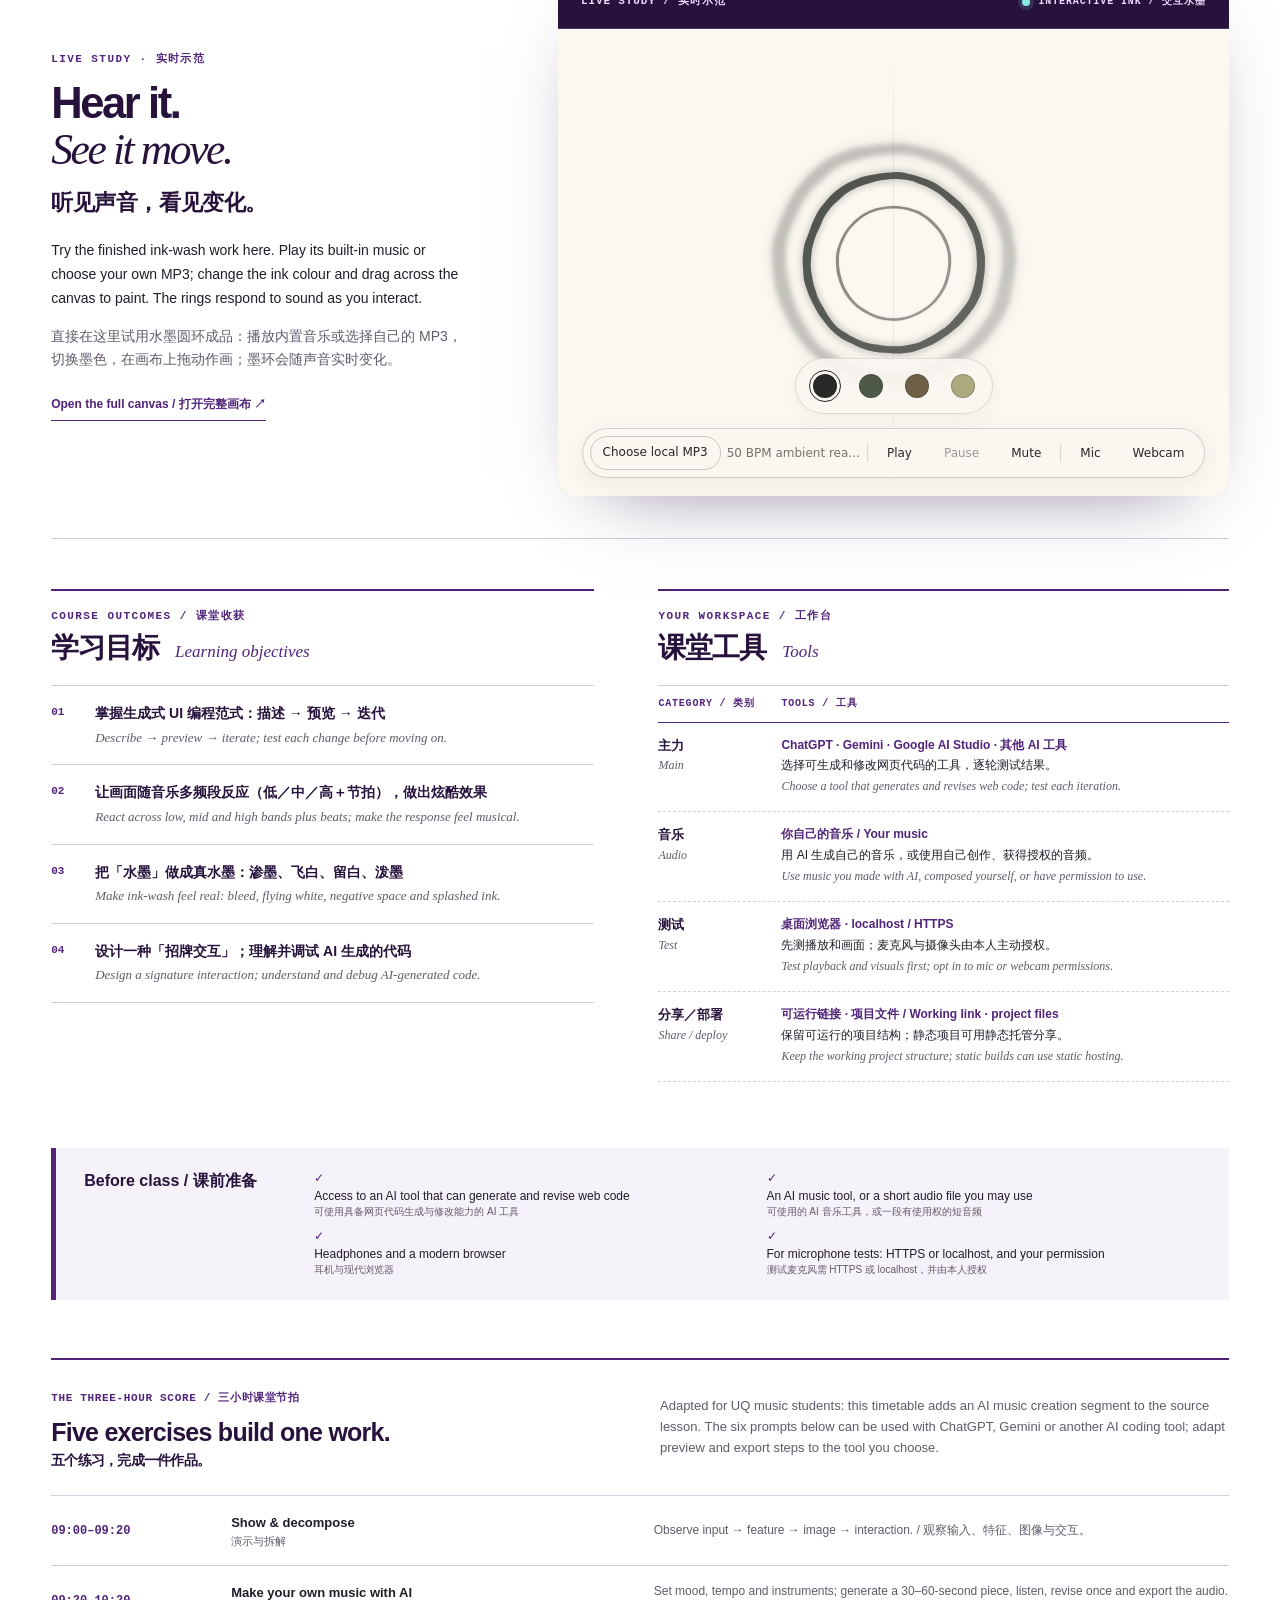
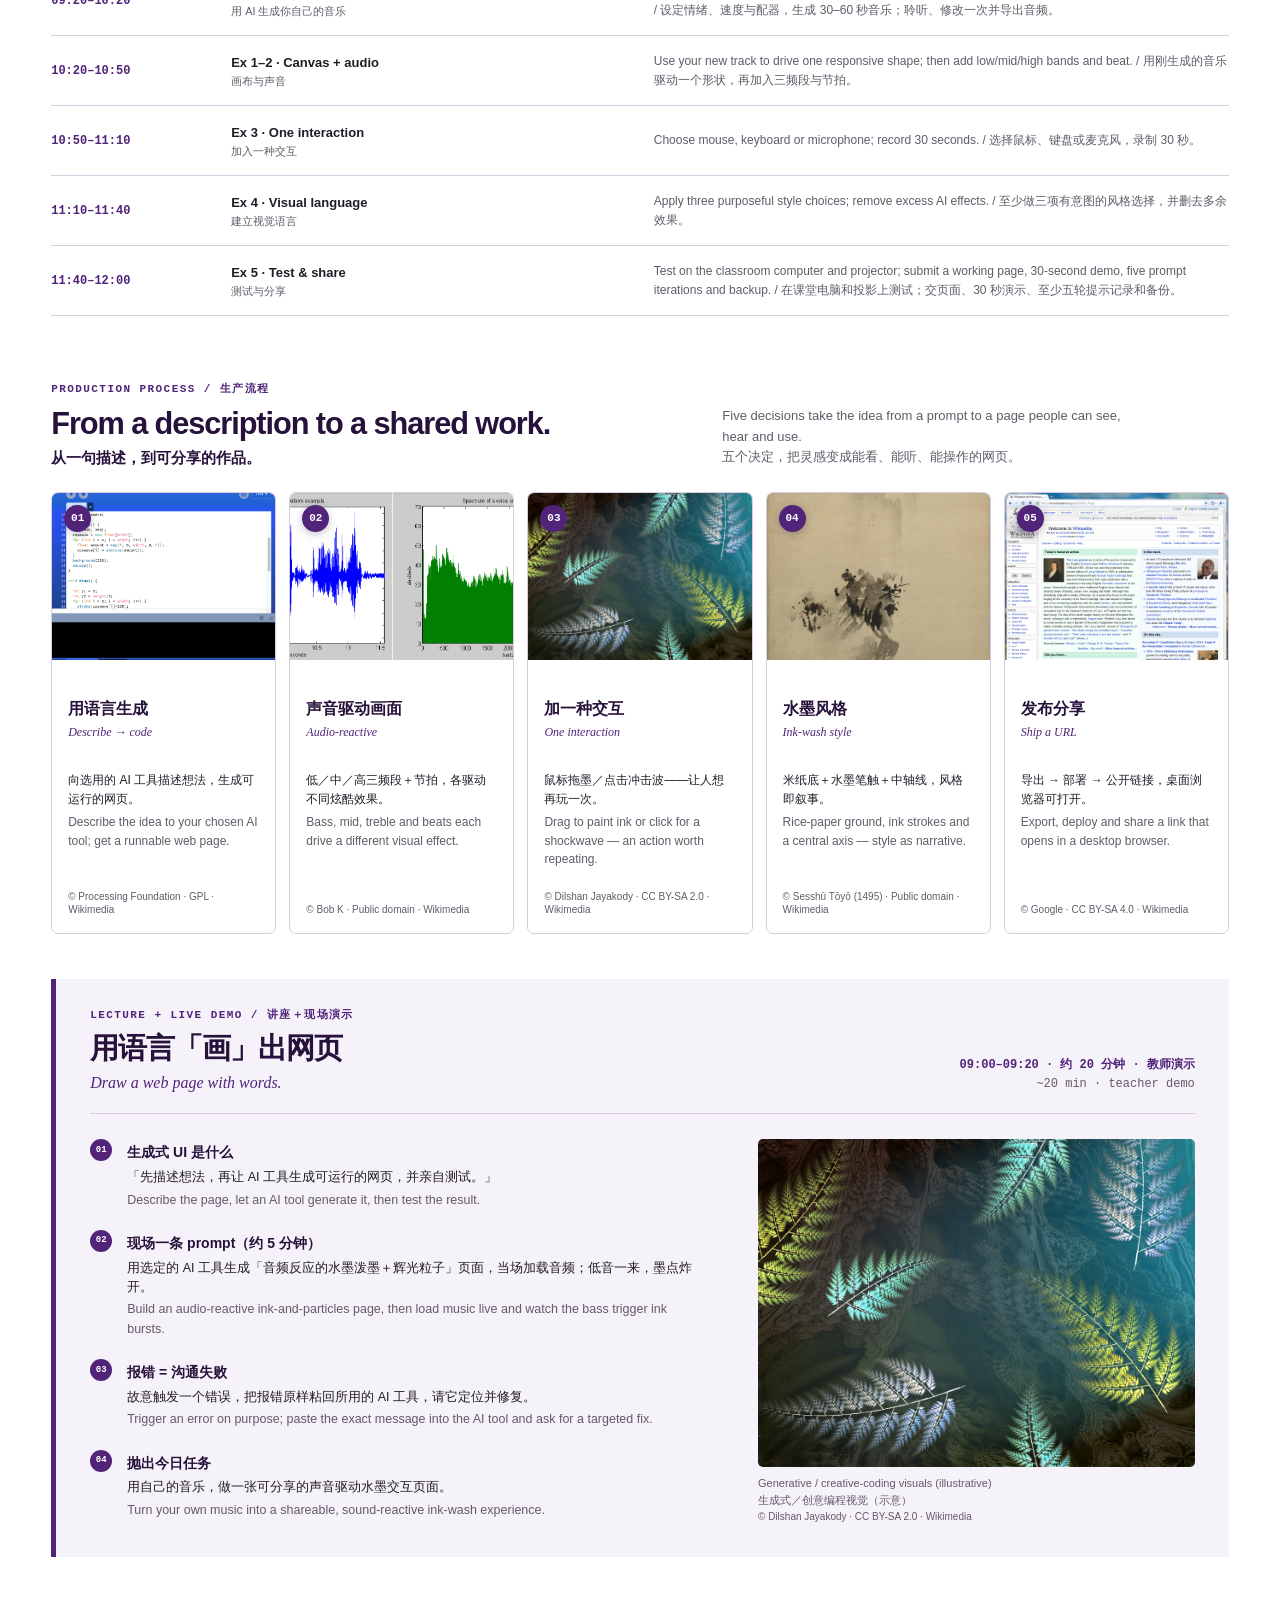
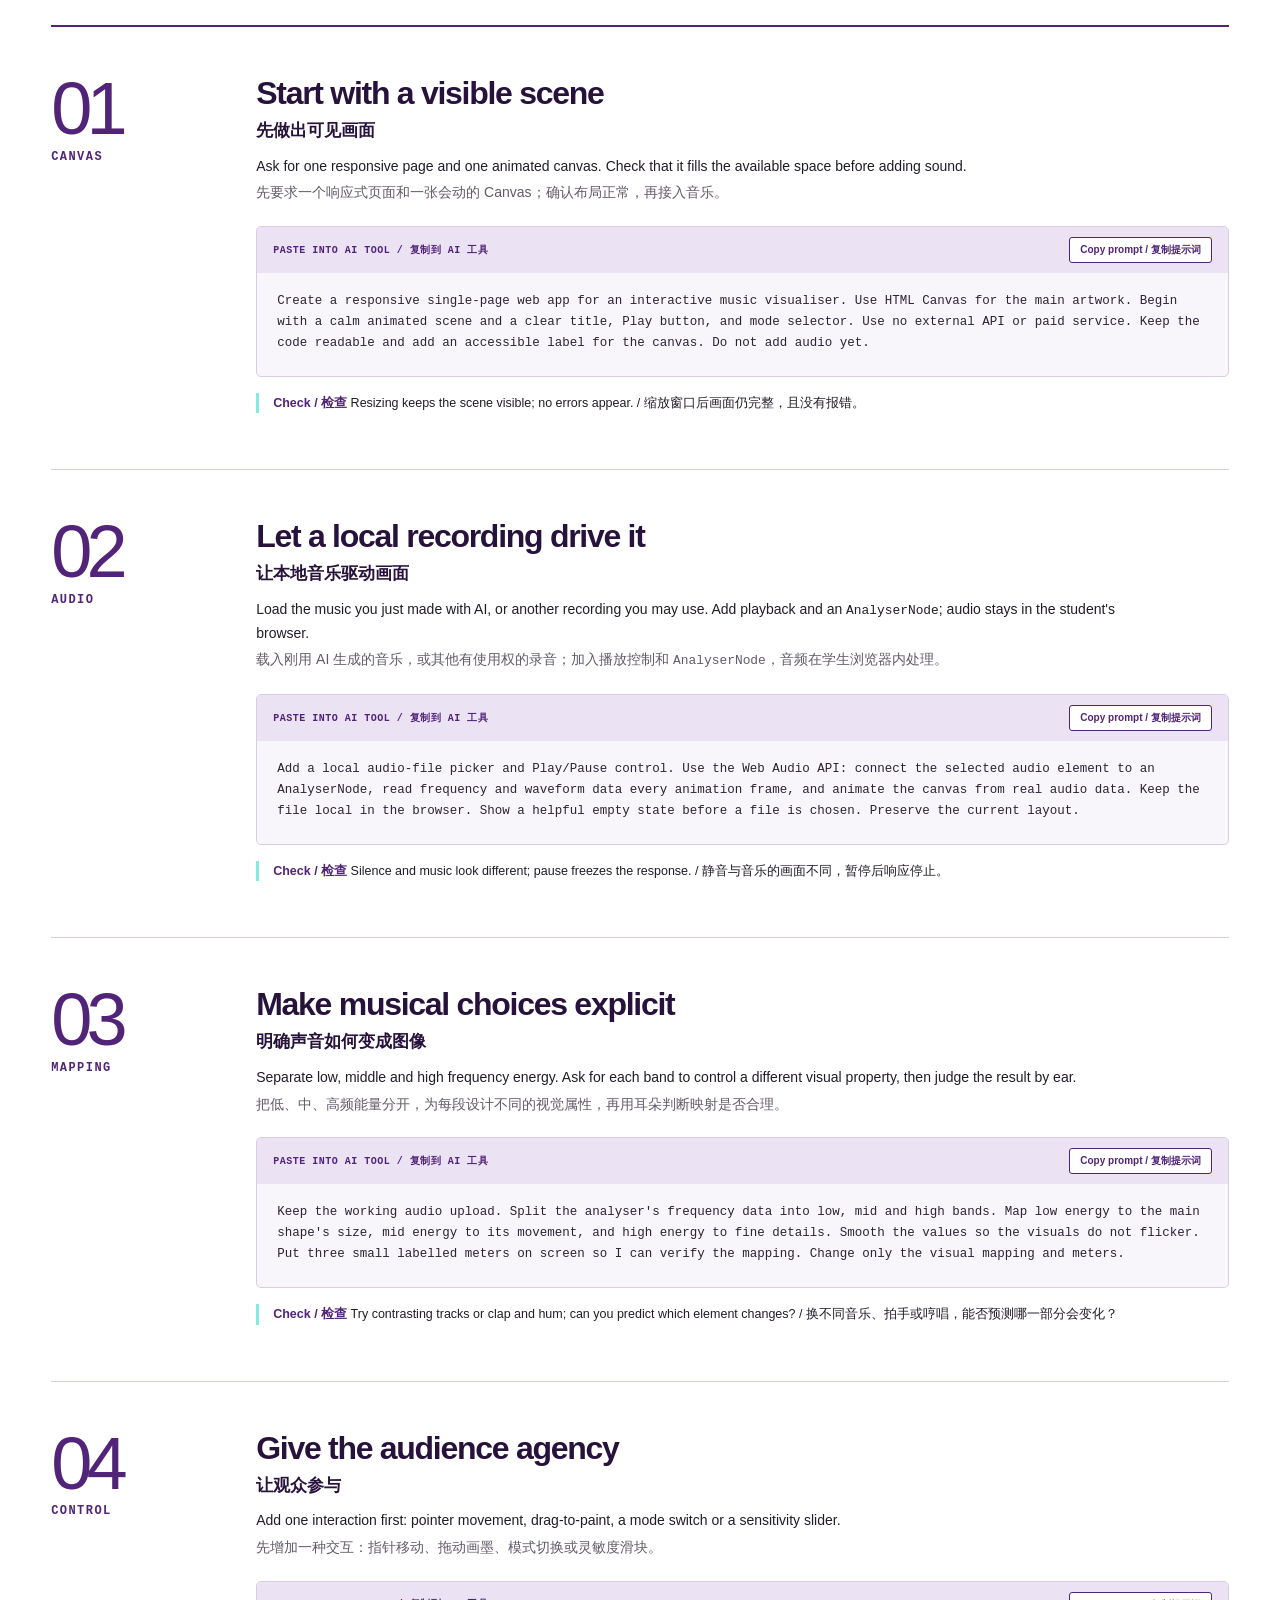
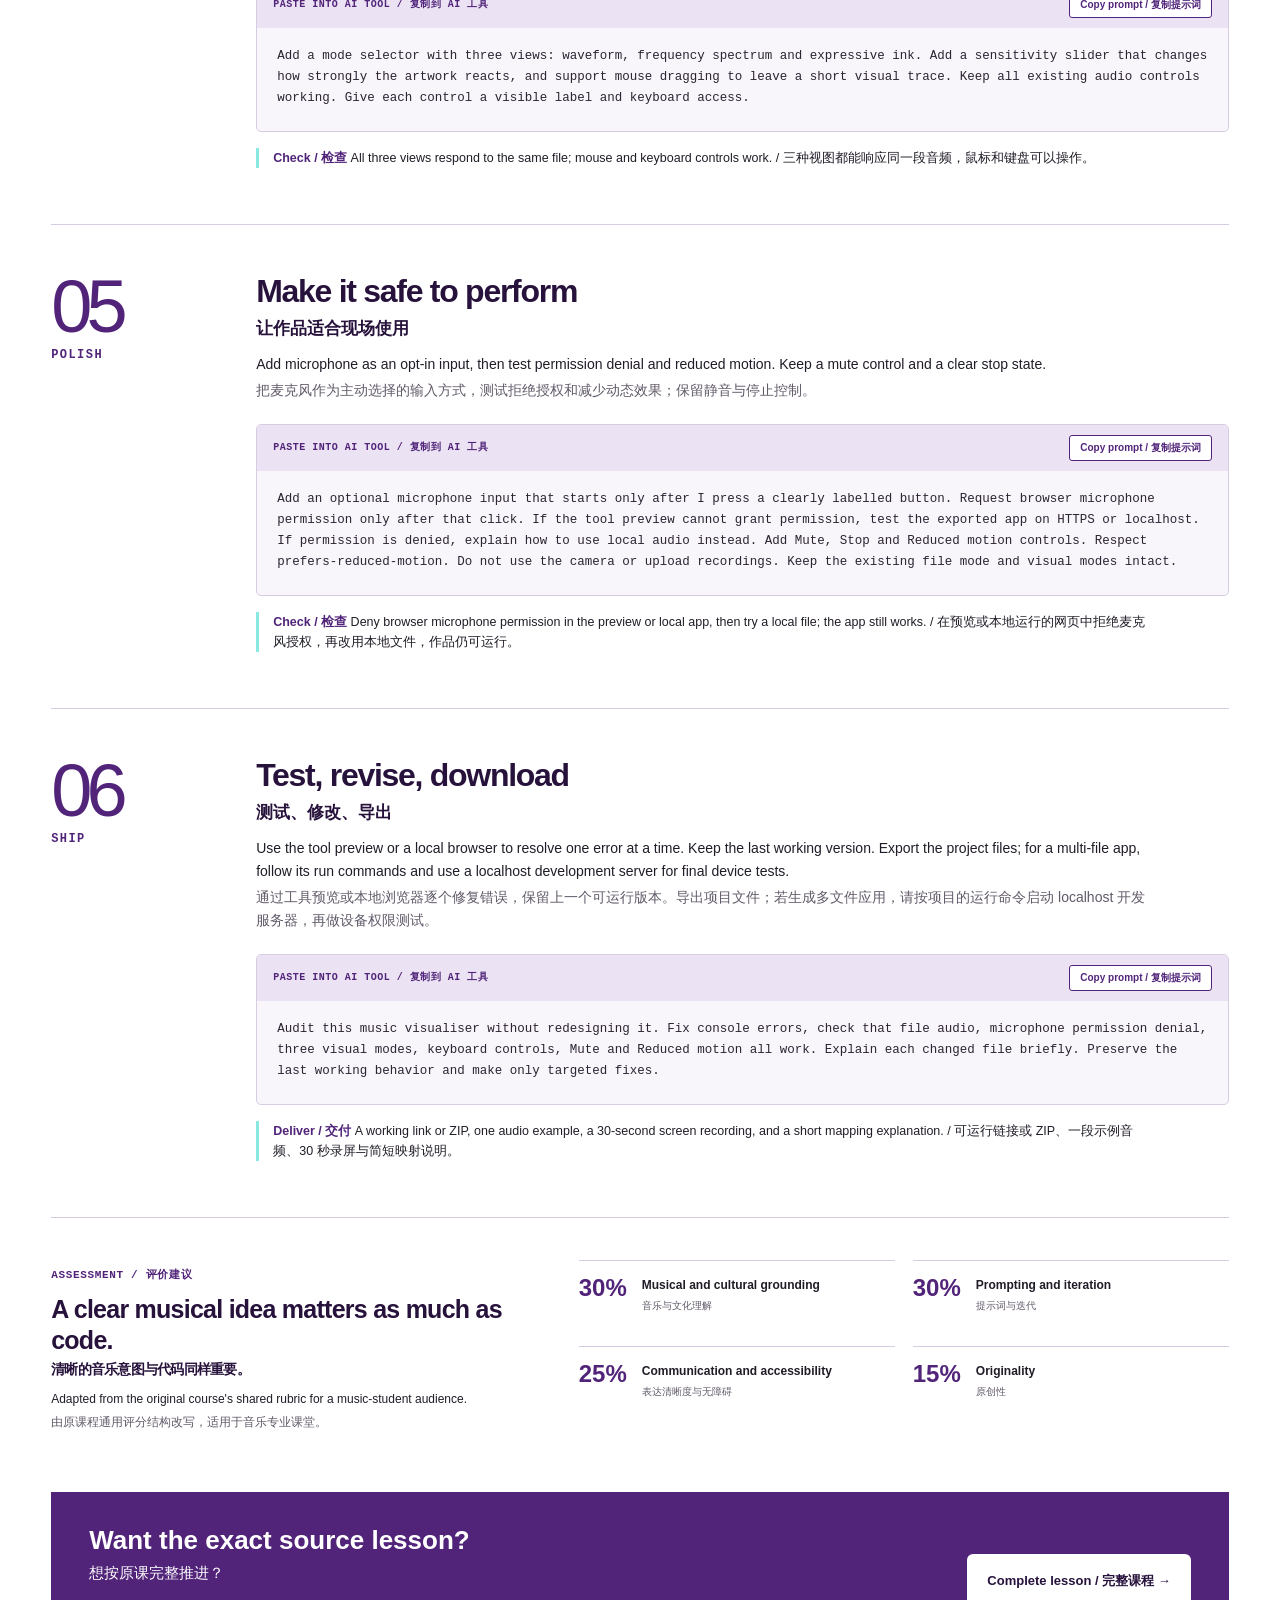
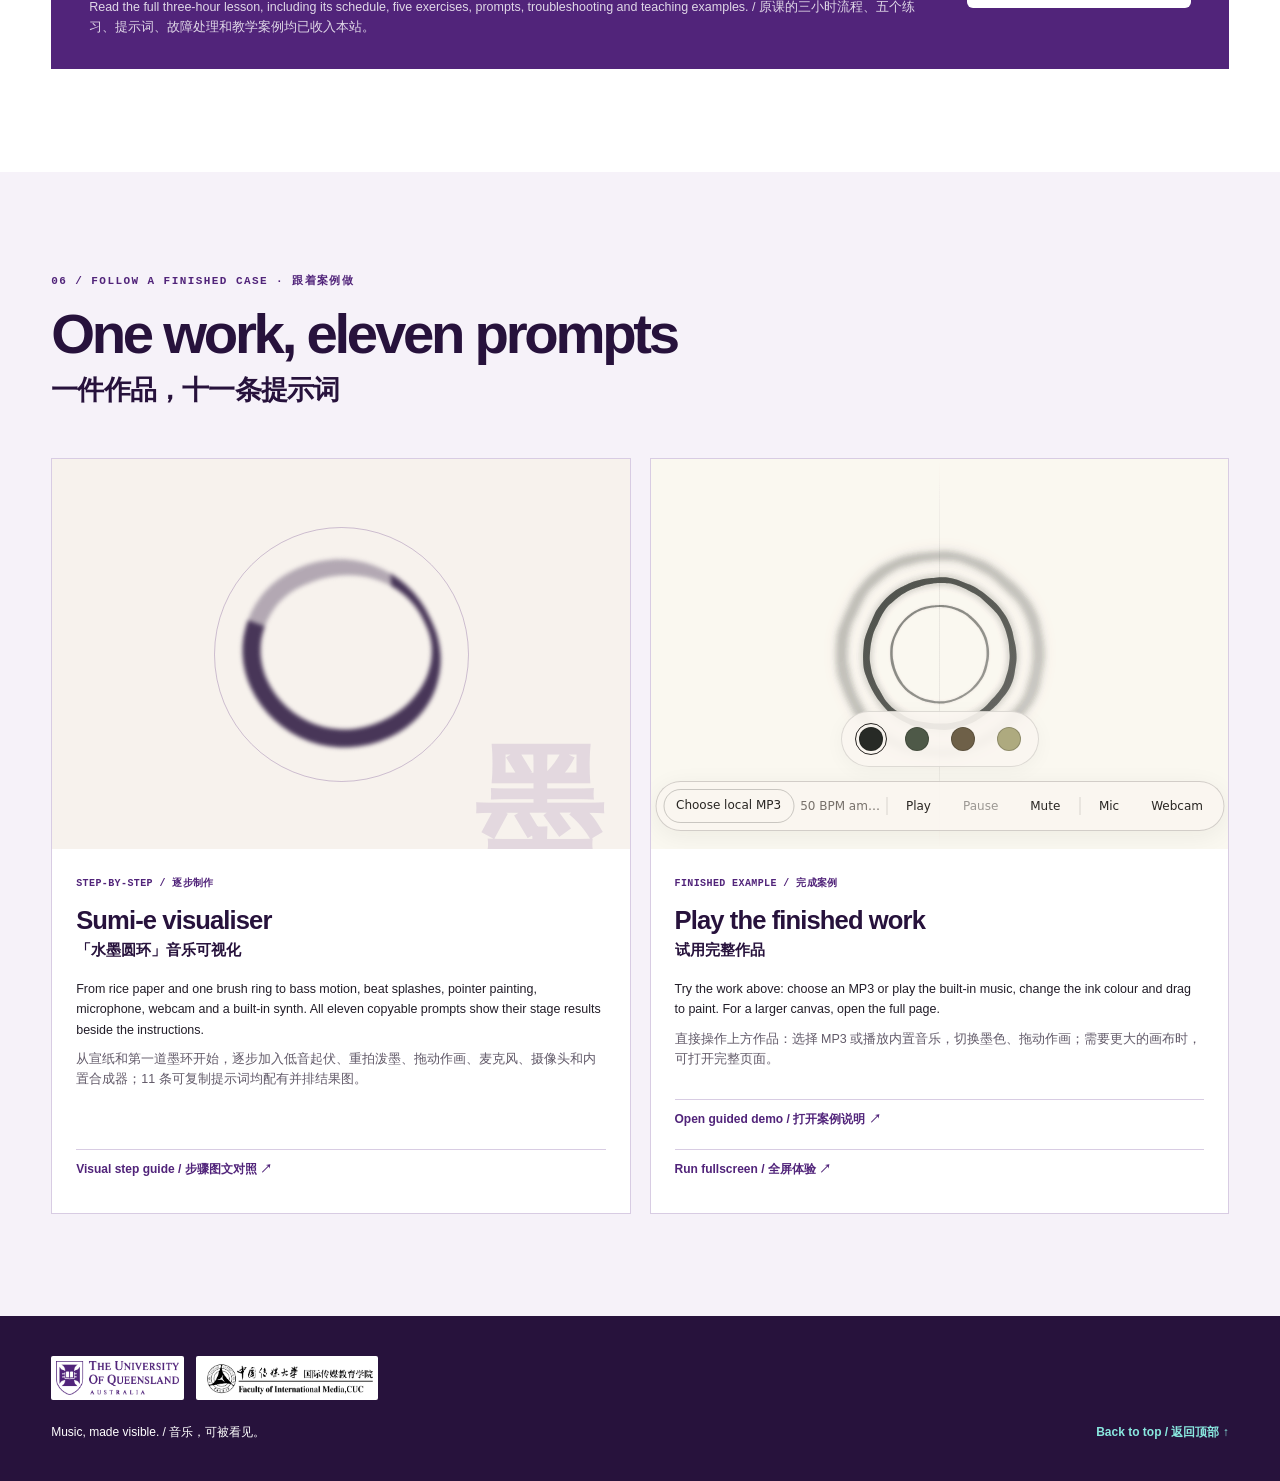
==== commit bf77bc5e: "Publish Queensland study tour music visualisation site" ====
--- a/queensland-study-tour/index.html
+++ b/queensland-study-tour/index.html
@@ -7,7 +7,7 @@
   <meta name="description" content="Sound &amp; Luminescence: AI Interactive Audio-Visual Workshop. Explore AI music visualisation through Chinese culture and traditional Chinese music, from listening to seeing to interaction.">
   <title>Sound &amp; Luminescence: AI Interactive Audio-Visual Workshop</title>
   <link rel="icon" type="image/svg+xml" href="data:image/svg+xml,%3Csvg xmlns='http://www.w3.org/2000/svg' viewBox='0 0 64 64'%3E%3Crect width='64' height='64' rx='14' fill='%2351247a'/%3E%3Cpath d='M10 34h8l5-13 8 26 7-21 5 8h11' fill='none' stroke='white' stroke-width='4' stroke-linecap='round' stroke-linejoin='round'/%3E%3C/svg%3E">
-  <link rel="stylesheet" href="styles.css?v=sound-luminescence-kv-1">
+  <link rel="stylesheet" href="styles.css?v=sound-luminescence-kv-2">
   <script defer src="app.js?v=ink-embed-1"></script>
 </head>
 <body>
@@ -42,7 +42,6 @@
         </div>
         <div class="opening-rule" aria-hidden="true"></div>
         <div class="opening-stats" aria-label="Course at a glance / 课程概览">
-          <div><strong>3</strong><span>FREQUENCY BANDS<small>低 · 中 · 高频</small></span></div>
           <div><strong>2</strong><span>EXERCISES<small>两项课堂练习</small></span></div>
           <div><strong>11</strong><span>BUILD PROMPTS<small>十一条实作提示词</small></span></div>
           <div><strong>3h</strong><span>STUDIO TIME<small>三小时工作坊</small></span></div>
--- a/queensland-study-tour/styles.css
+++ b/queensland-study-tour/styles.css
@@ -64,7 +64,7 @@
   .opening-copy p { color: #e1dde4; font-size: 14px; line-height: 1.82; }
   .opening-copy p + p { margin-top: 14px; color: #bcb6c0; font-size: 13px; }
   .opening-rule { width: min(760px,100%); height: 1px; margin-top: 28px; background: linear-gradient(90deg, #bb9d72, rgba(187,157,114,.5)); }
-  .opening-stats { display: grid; grid-template-columns: repeat(4, 1fr); gap: 16px; max-width: 760px; margin-top: 18px; }
+  .opening-stats { display: grid; grid-template-columns: repeat(3, minmax(0, 1fr)); gap: 16px; max-width: 760px; margin-top: 18px; }
   .opening-stats > div { display: grid; align-content: start; }
   .opening-stats strong { color: #d8b886; font: italic 400 43px/1 Georgia, serif; letter-spacing: -.055em; }
   .opening-stats span { margin-top: 4px; color: #d7d0d4; font: 700 10px/1.4 var(--mono); letter-spacing: .1em; }
@@ -395,7 +395,7 @@
     .opening-inner { width: auto; max-width: 700px; margin: 0 34px; }
     .opening-title-main { font-size: clamp(40px, 7.4vw, 61px); }
     .opening-title-detail { font-size: clamp(26px, 4vw, 34px); }
-    .opening-stats { grid-template-columns: repeat(2,1fr); gap: 20px; }
+    .opening-stats { gap: 12px; }
     .menu-toggle { display: block; padding: 9px 12px; border: 1px solid var(--line); border-radius: 4px; color: var(--uq); background: white; font-size: 12px; font-weight: 750; }
     .site-nav { display: none; position: absolute; top: 68px; left: 0; right: 0; padding: 14px 22px 20px; flex-direction: column; align-items: stretch; gap: 0; background: white; border-bottom: 1px solid var(--line); box-shadow: 0 18px 25px -25px black; }
     .site-nav.open { display: flex; }
@@ -493,6 +493,11 @@
   @media (min-width: 361px) and (max-width: 480px) {
     .site-header .brand-logos img { height: 28px; }
   }
+  @media (max-width: 350px) {
+    .opening-stats { gap: 8px; }
+    .opening-stats span { font-size: 9px; letter-spacing: 0; }
+    .opening-stats small { font-size: 10px; white-space: nowrap; }
+  }
   @media (prefers-reduced-motion: reduce) {
     html { scroll-behavior: auto; }
     *, *::before, *::after { animation-duration: .01ms !important; transition-duration: .01ms !important; }
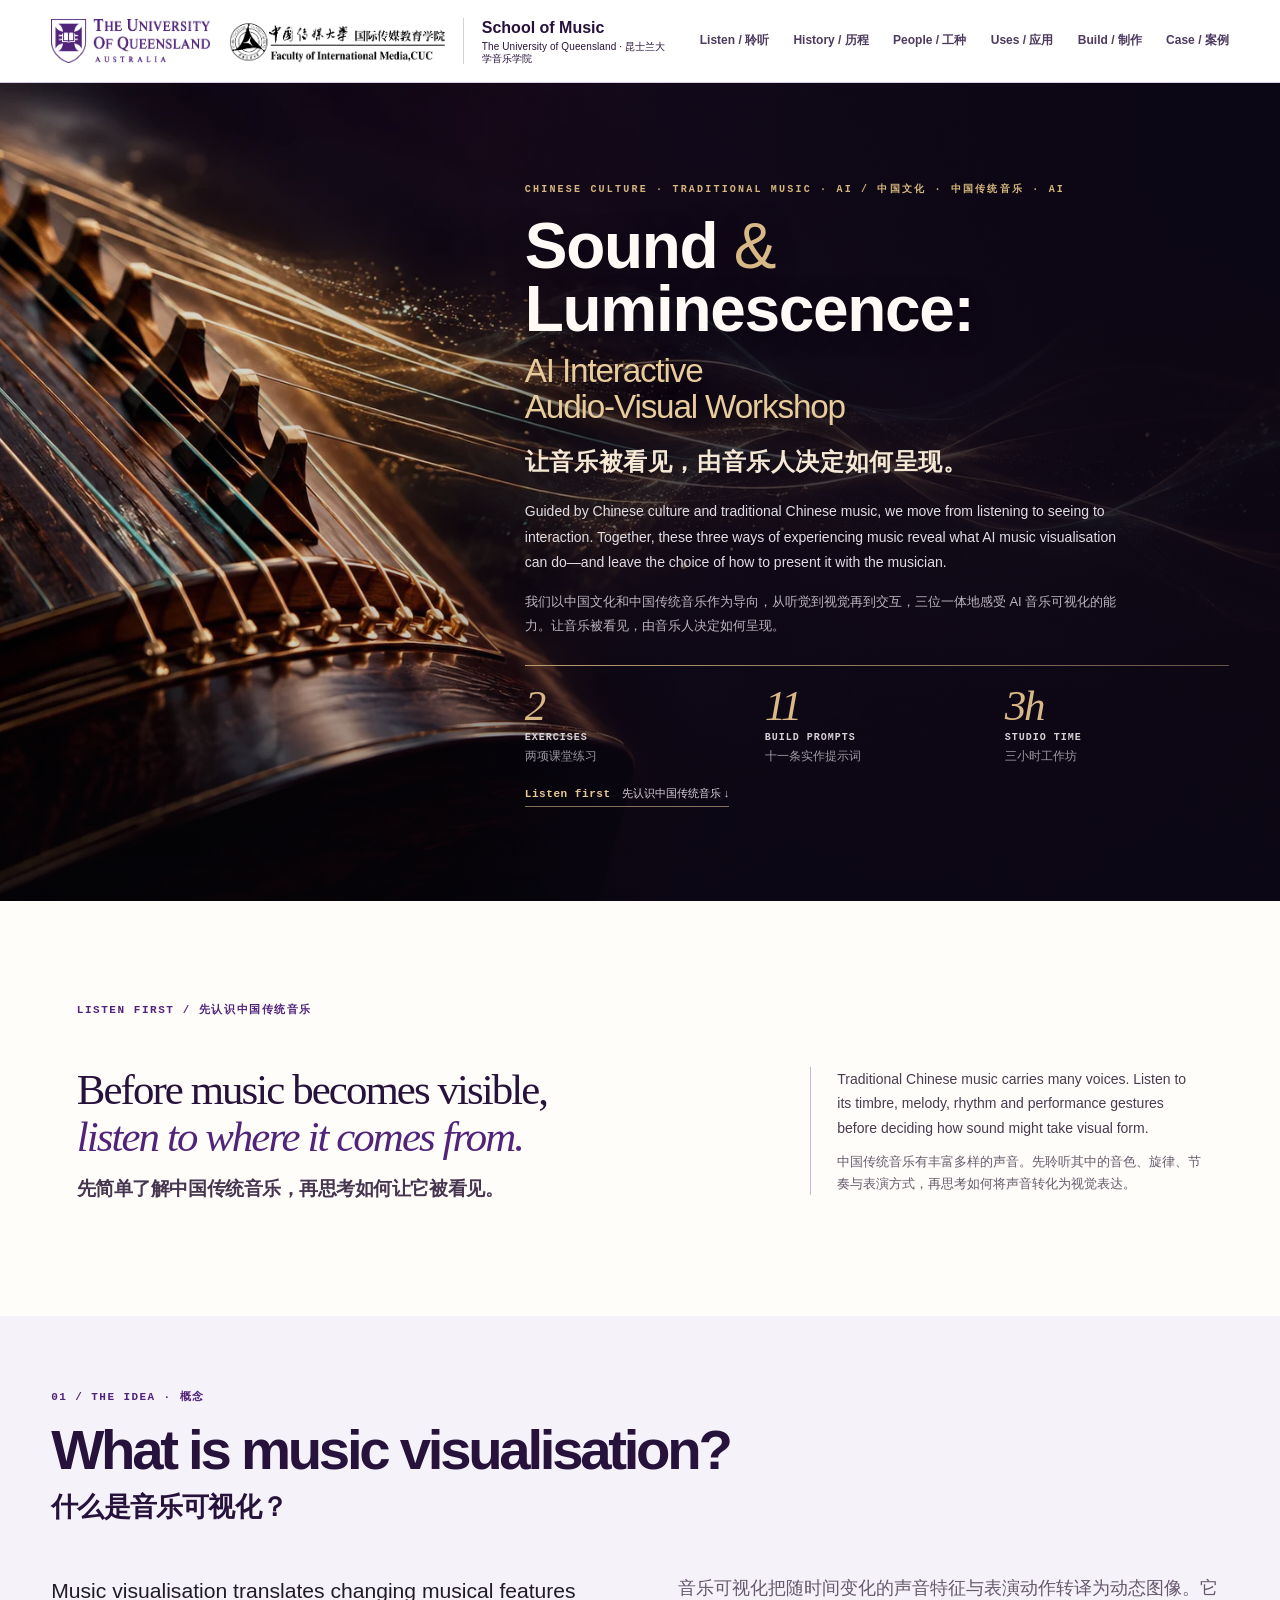
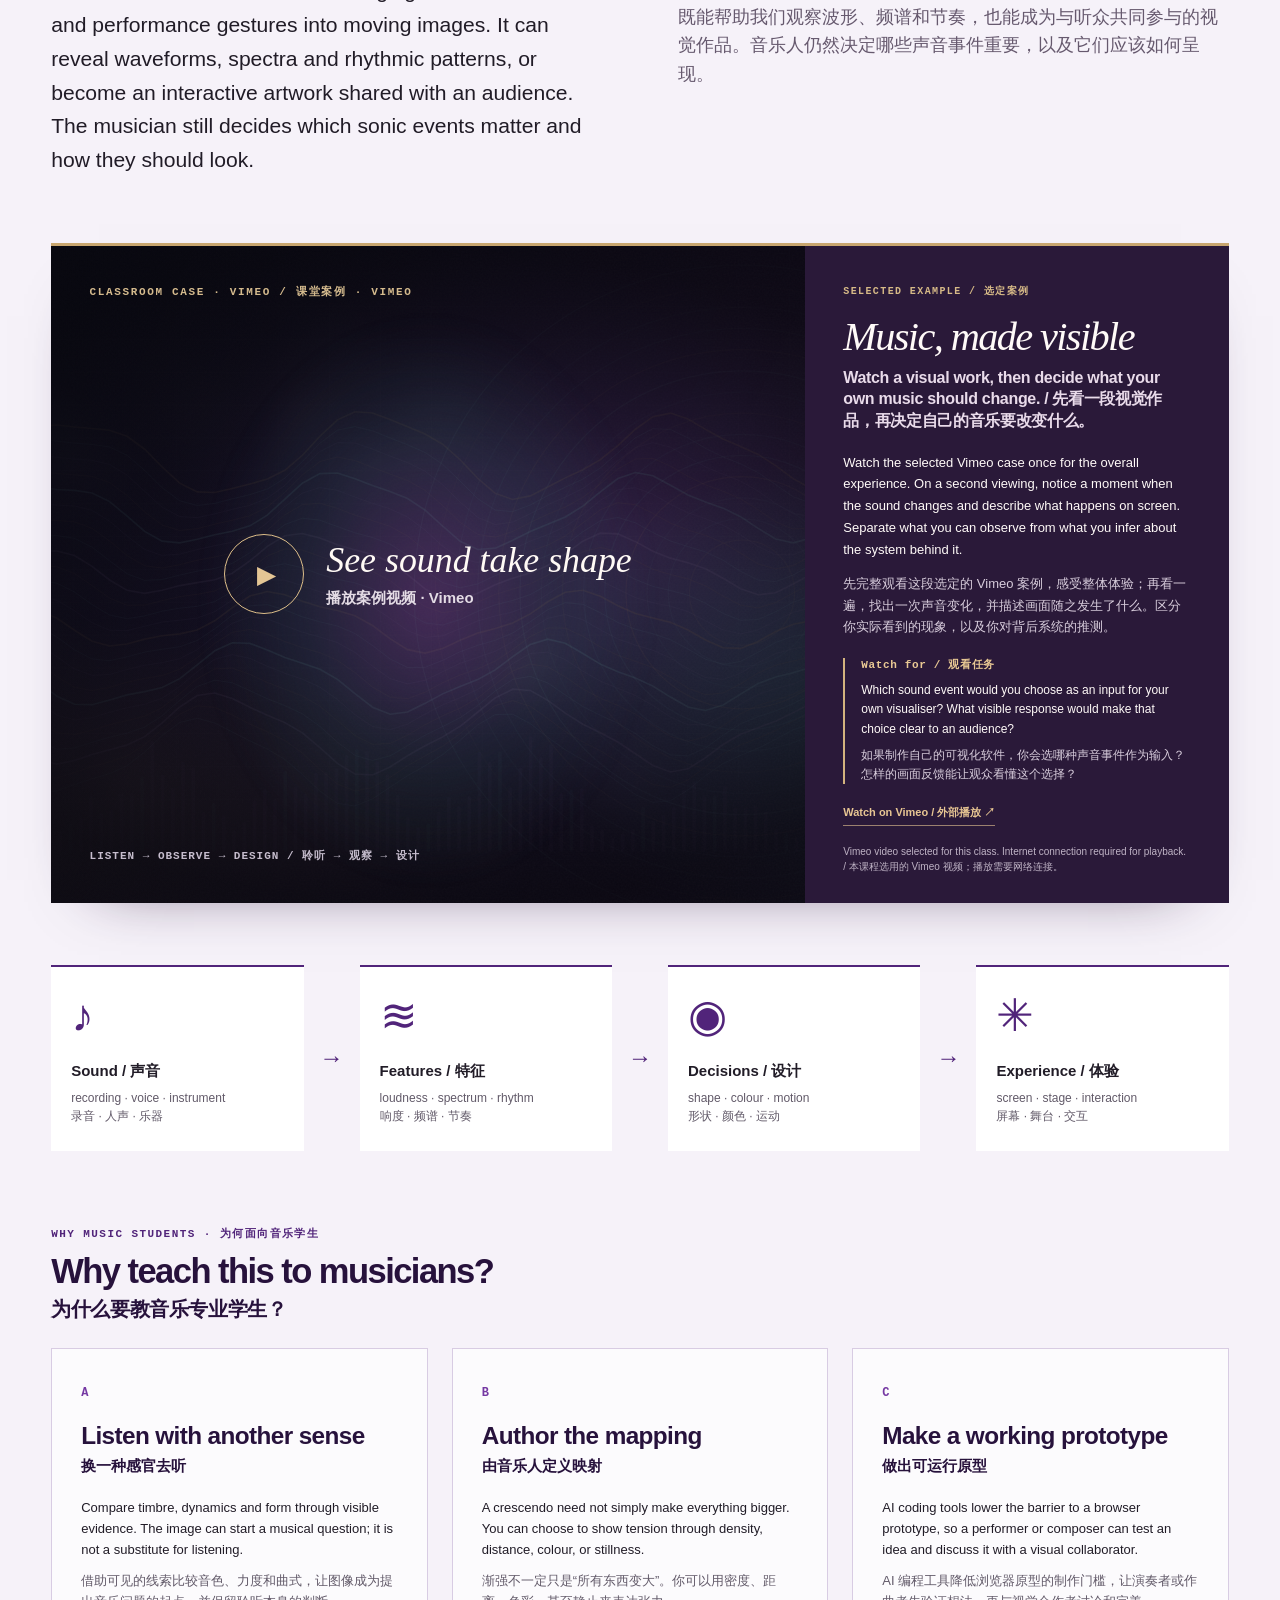
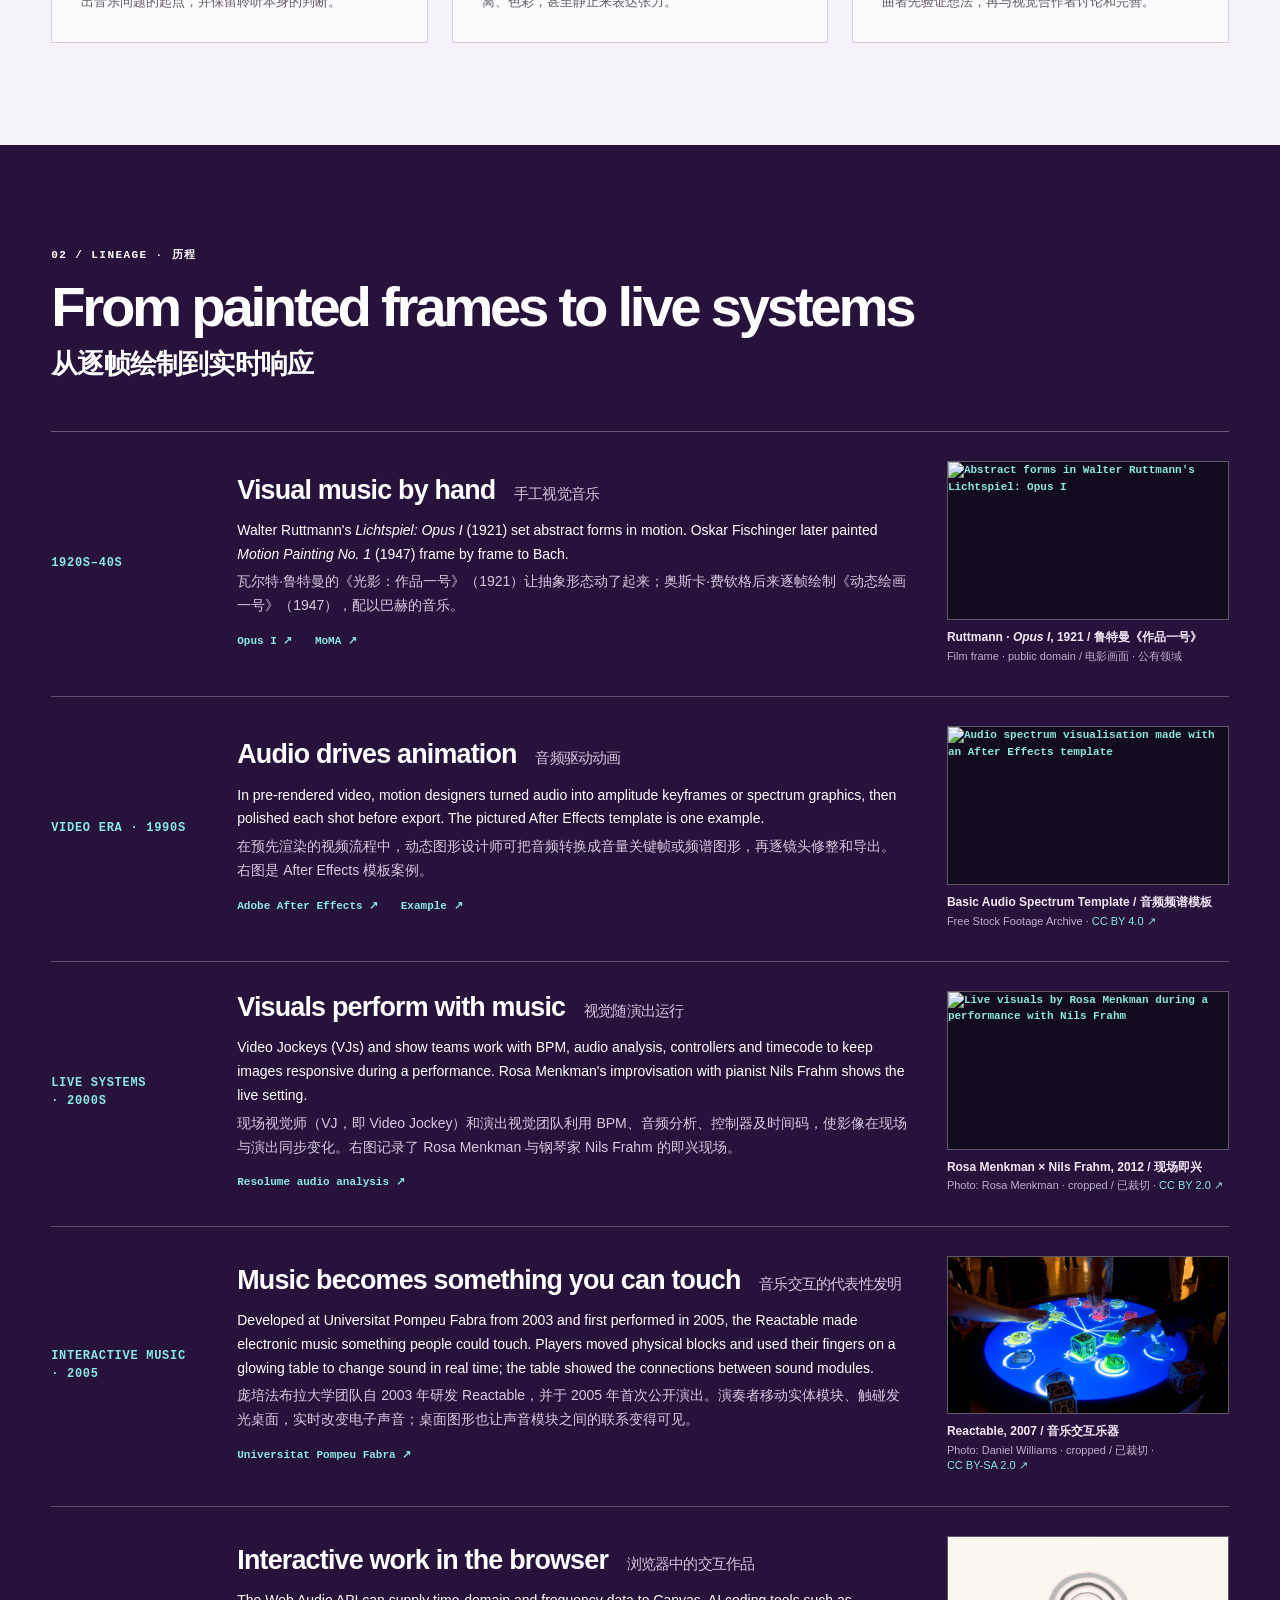
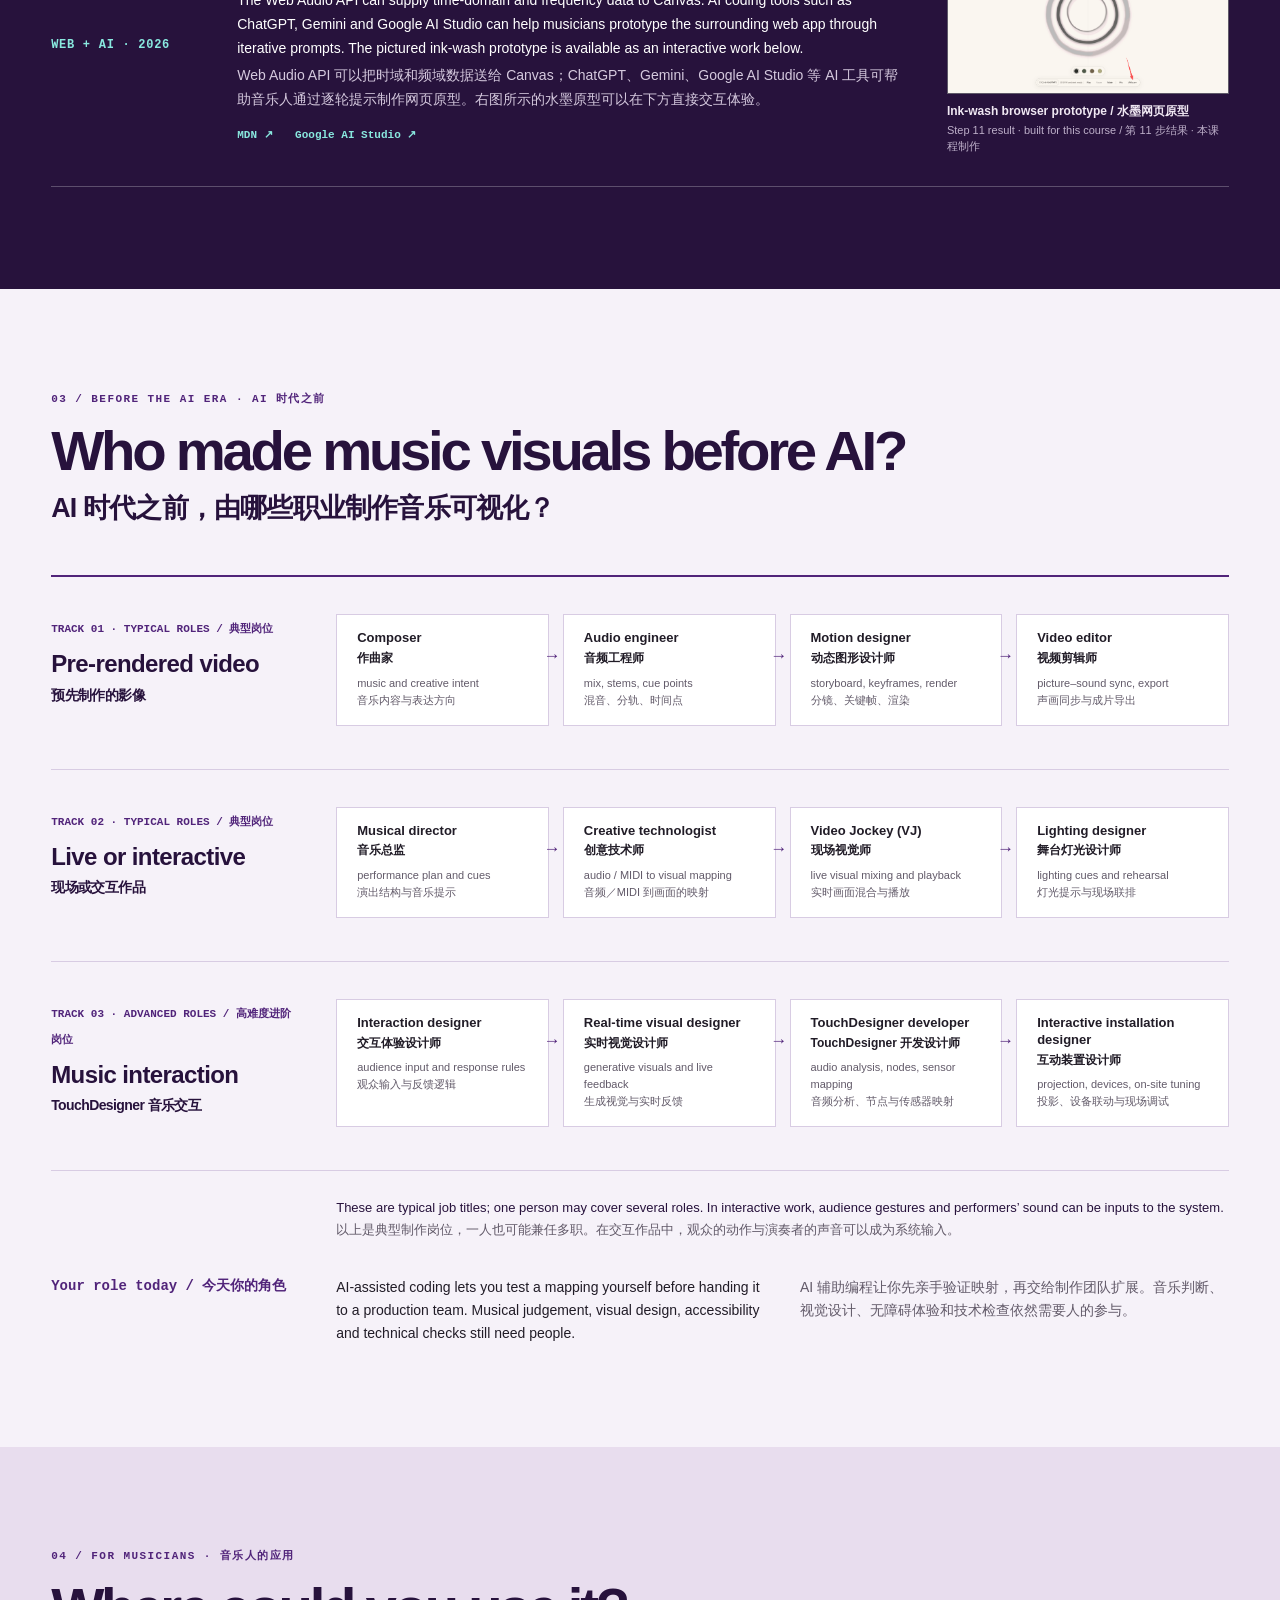
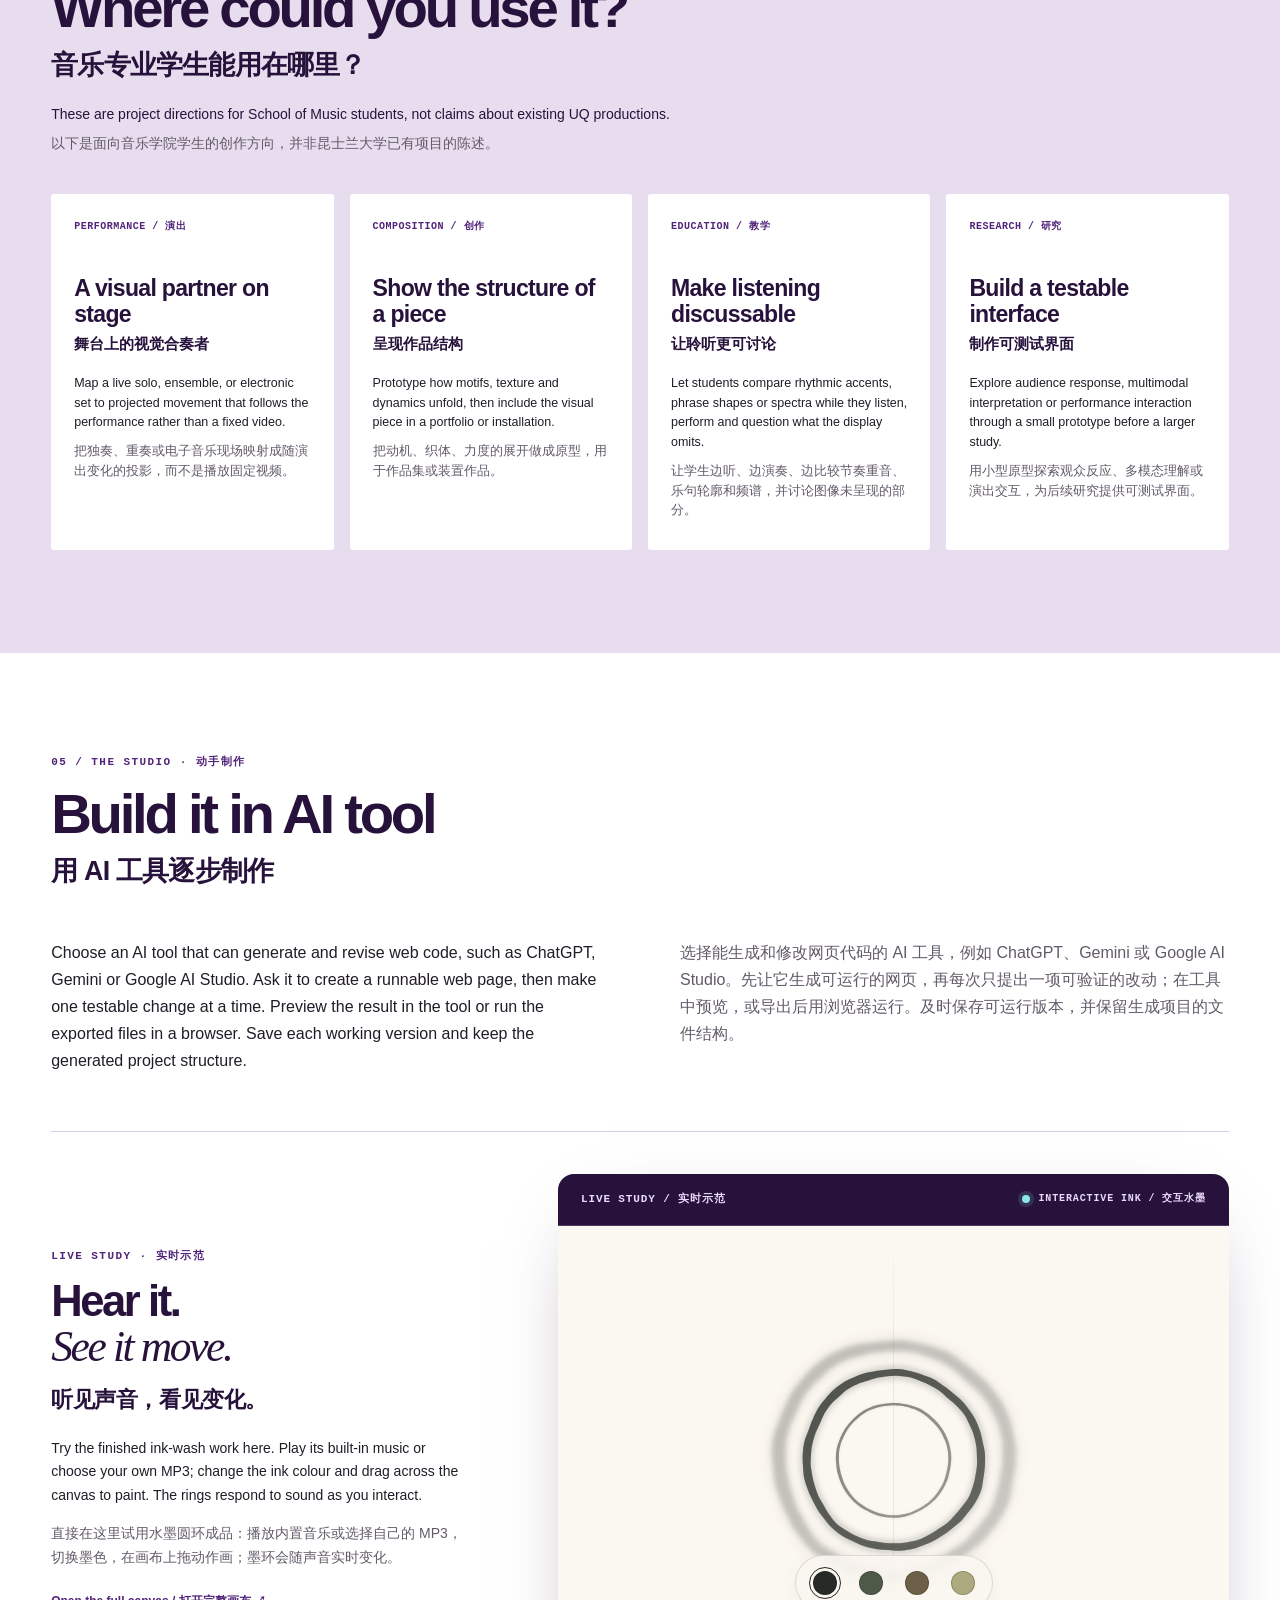
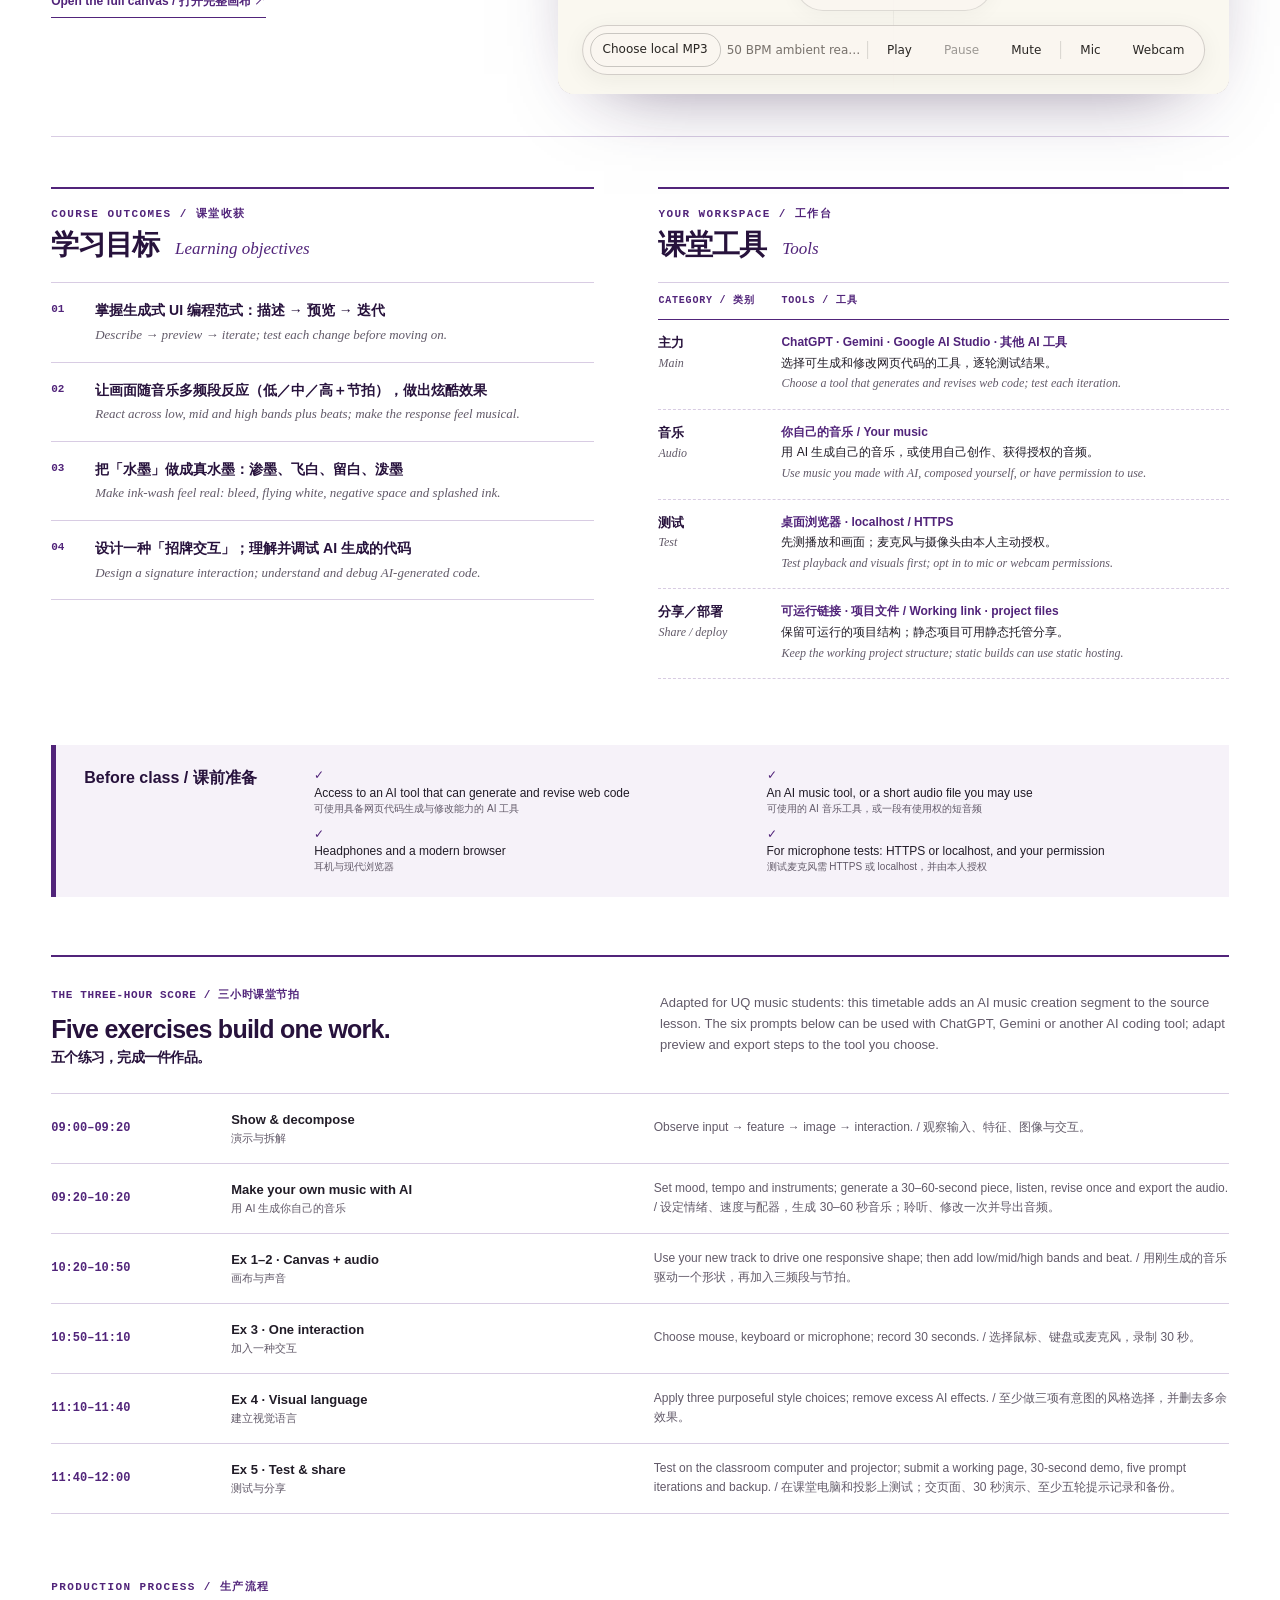
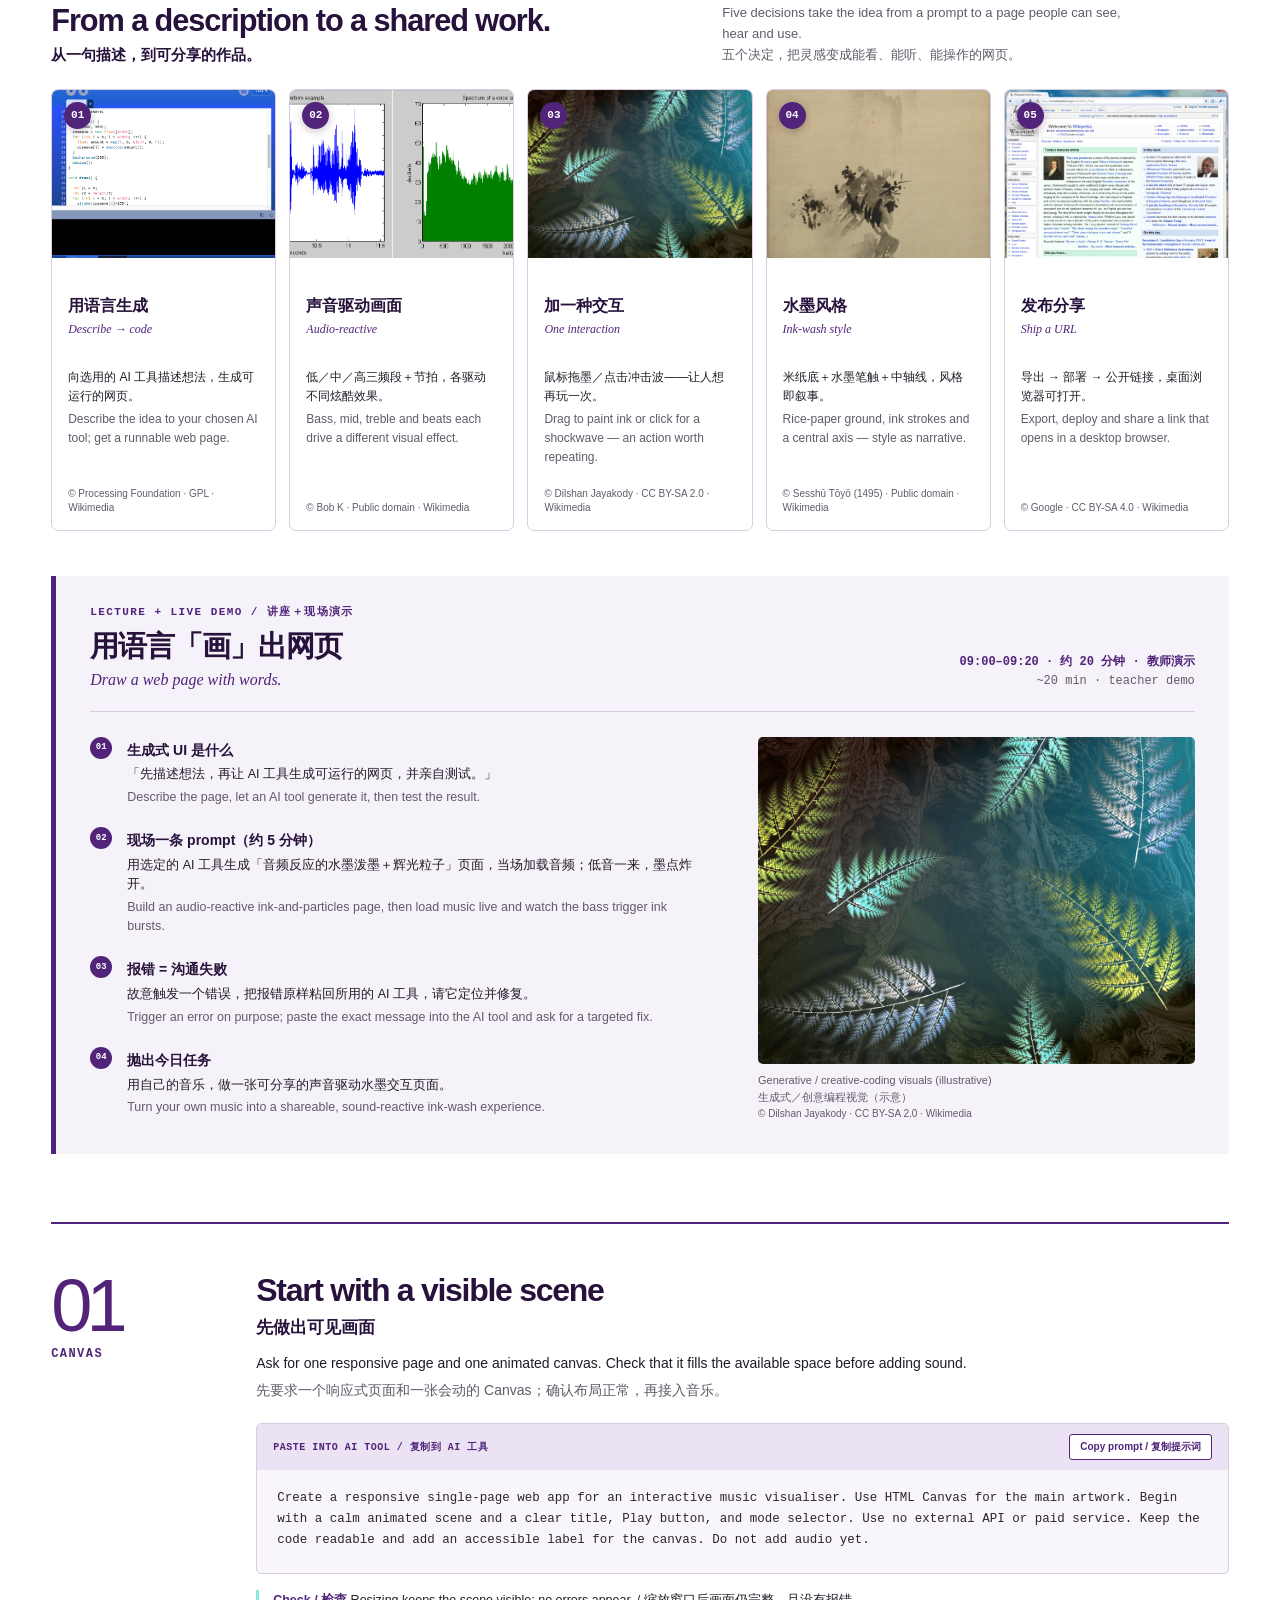
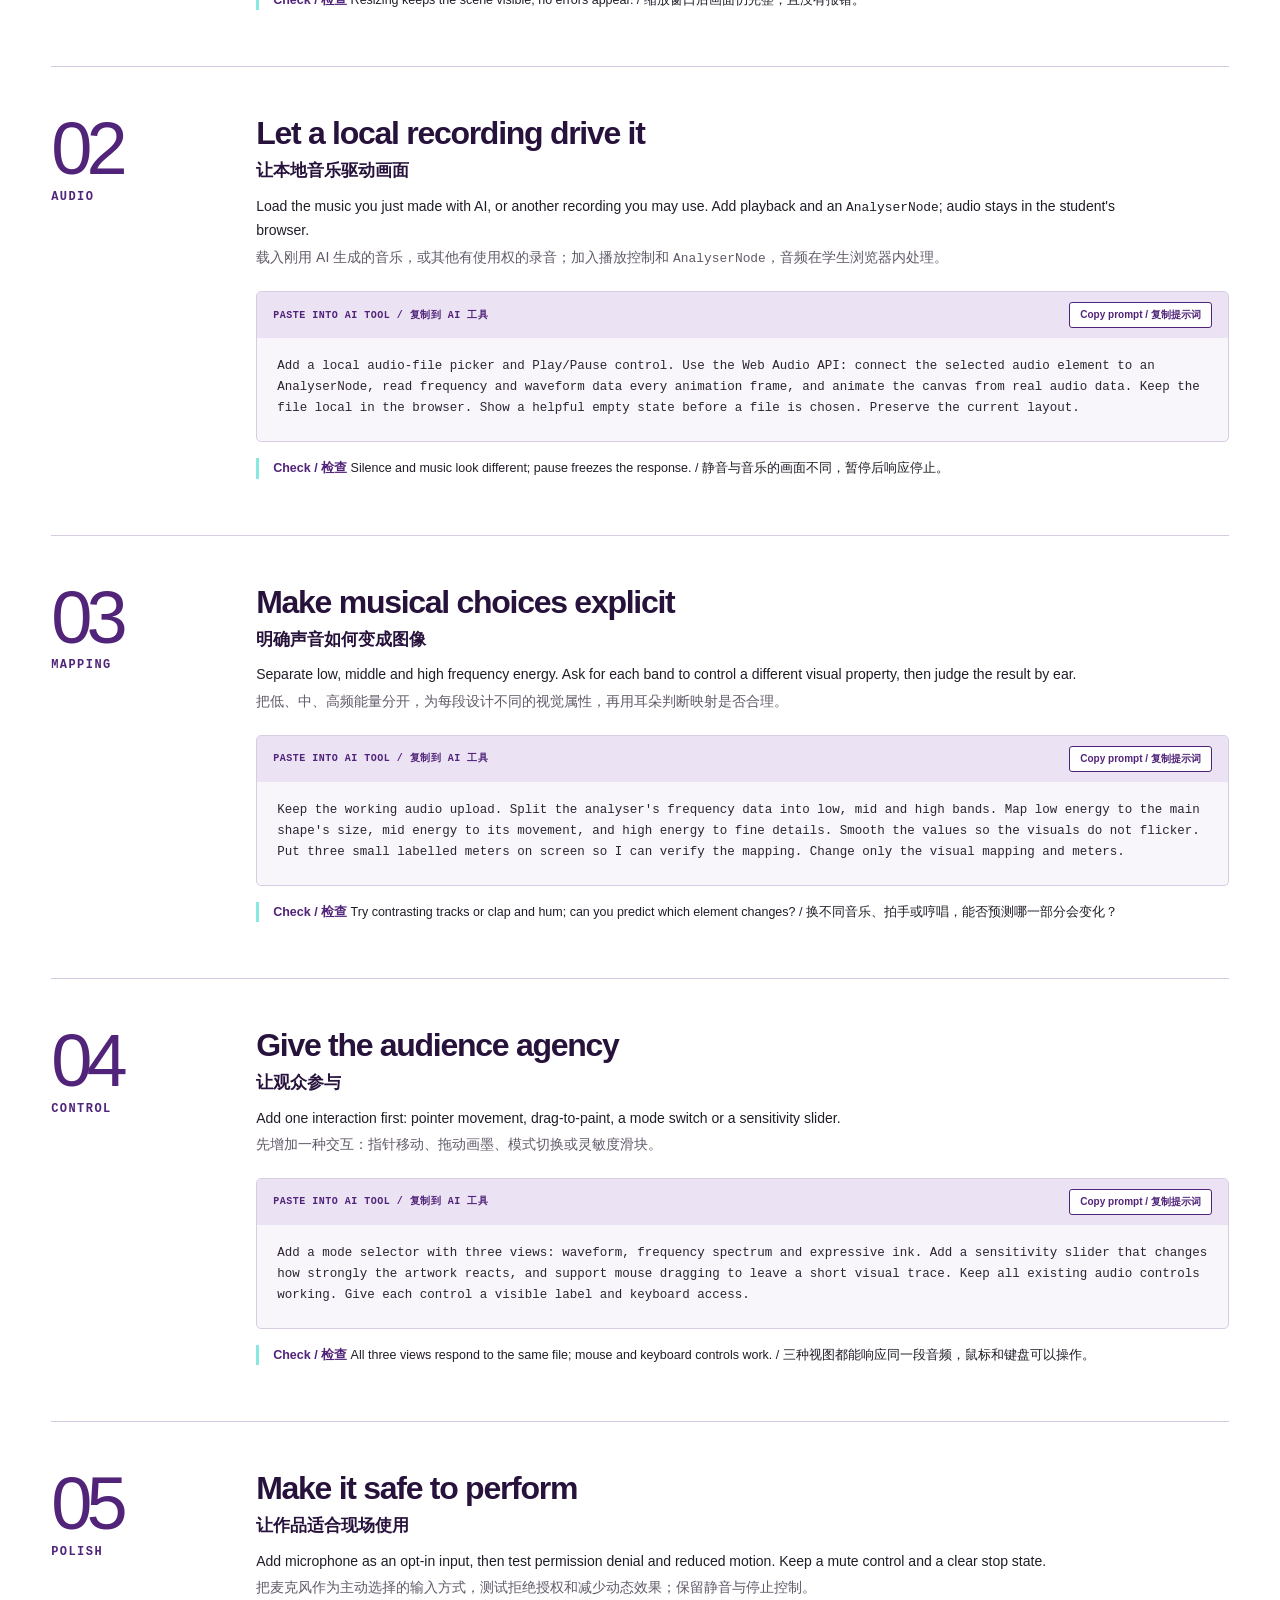
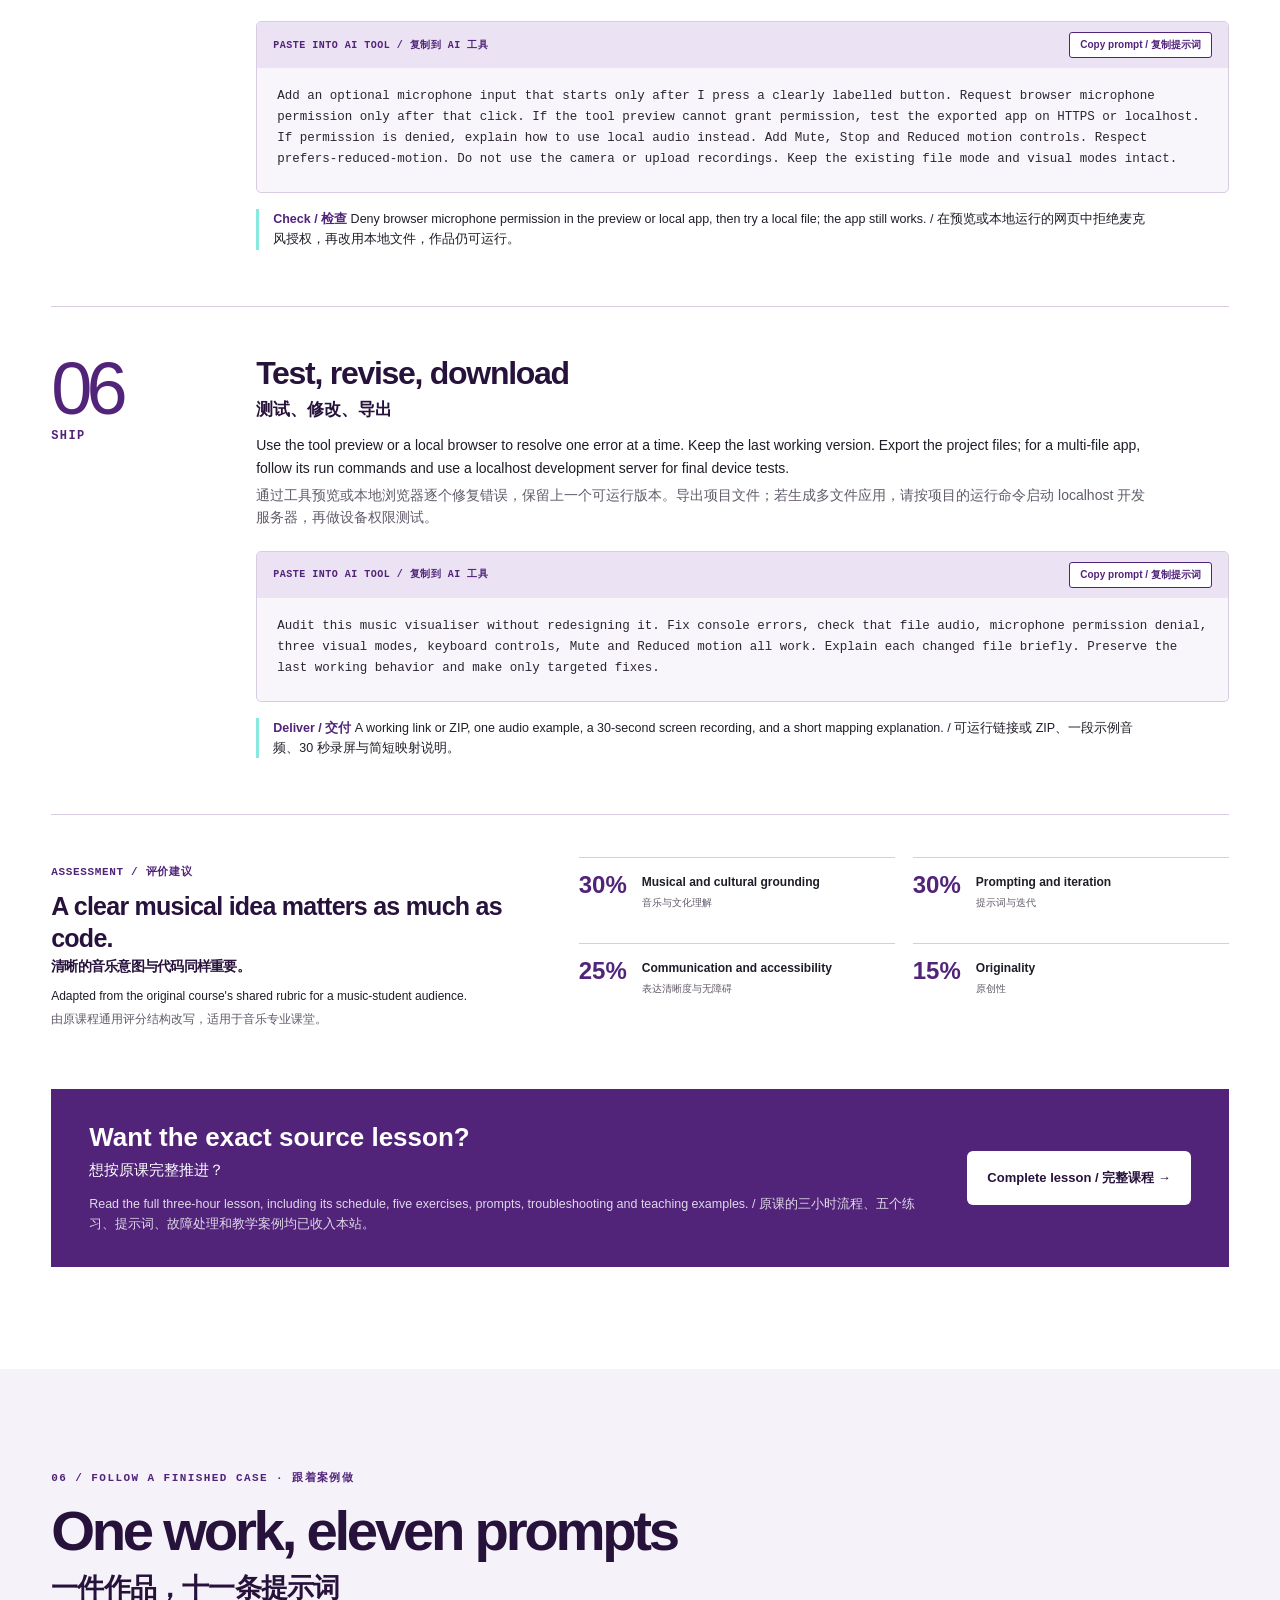
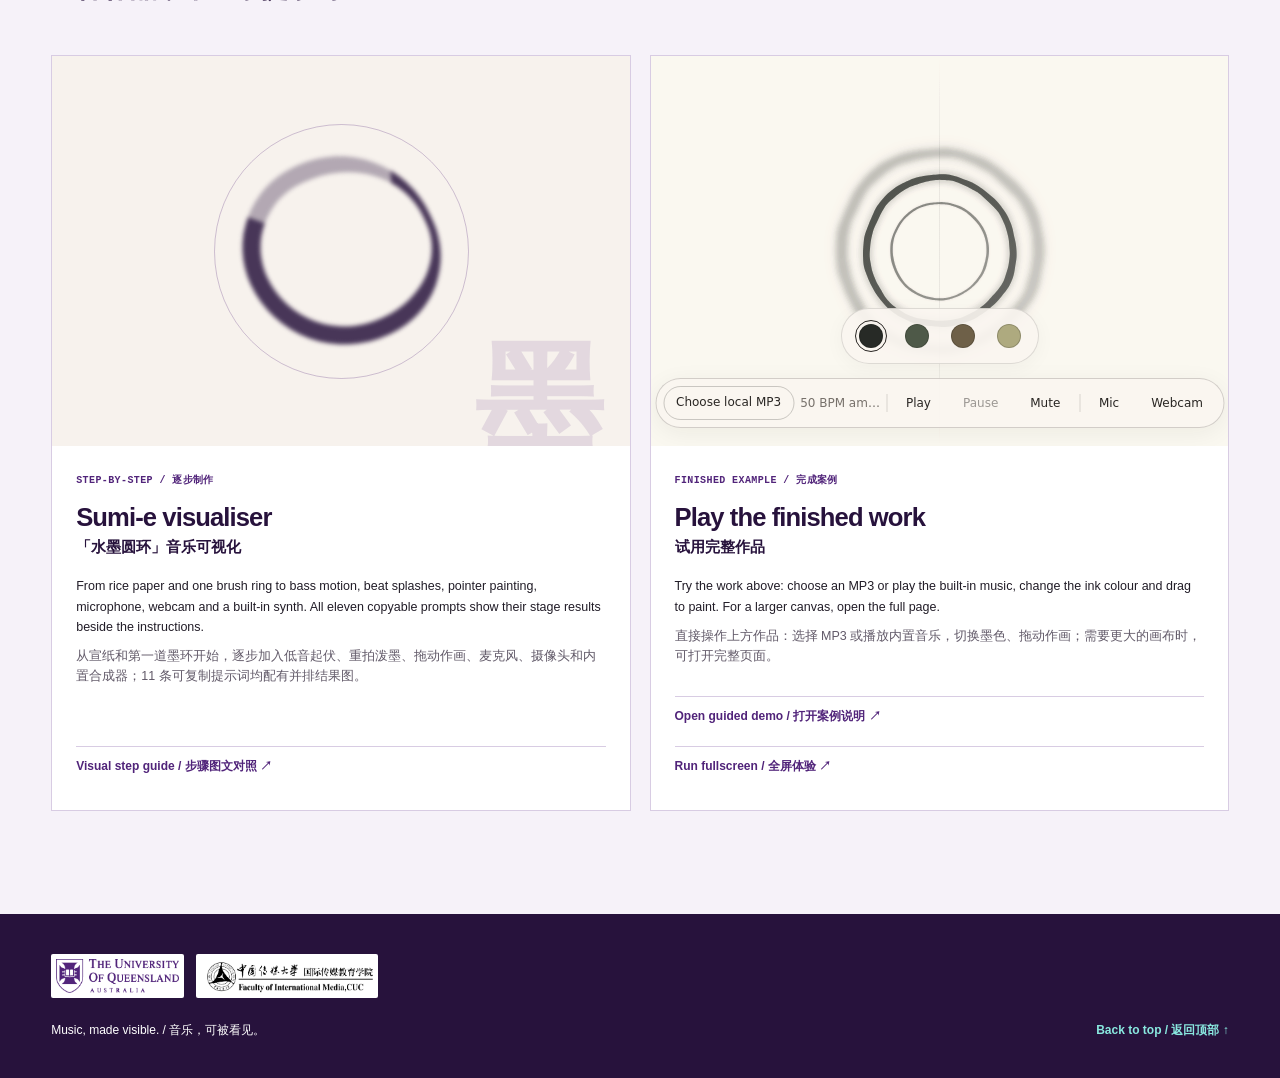
==== commit cc2865b4: "Publish Queensland study tour music visualisation site" ====
--- a/queensland-study-tour/index.html
+++ b/queensland-study-tour/index.html
@@ -7,7 +7,7 @@
   <meta name="description" content="Sound &amp; Luminescence: AI Interactive Audio-Visual Workshop. Explore AI music visualisation through Chinese culture and traditional Chinese music, from listening to seeing to interaction.">
   <title>Sound &amp; Luminescence: AI Interactive Audio-Visual Workshop</title>
   <link rel="icon" type="image/svg+xml" href="data:image/svg+xml,%3Csvg xmlns='http://www.w3.org/2000/svg' viewBox='0 0 64 64'%3E%3Crect width='64' height='64' rx='14' fill='%2351247a'/%3E%3Cpath d='M10 34h8l5-13 8 26 7-21 5 8h11' fill='none' stroke='white' stroke-width='4' stroke-linecap='round' stroke-linejoin='round'/%3E%3C/svg%3E">
-  <link rel="stylesheet" href="styles.css?v=sound-luminescence-kv-2">
+  <link rel="stylesheet" href="styles.css?v=bridge-layout-3">
   <script defer src="app.js?v=ink-embed-1"></script>
 </head>
 <body>
--- a/queensland-study-tour/styles.css
+++ b/queensland-study-tour/styles.css
@@ -73,11 +73,10 @@
   .opening-next span { color: #d9d0db; font-family: "Microsoft YaHei", var(--body); font-weight: 500; letter-spacing: 0; }
   .opening-next:hover { color: #fff; border-color: #fff; }
 
-  .opening-bridge { box-sizing: border-box; position: relative; display: flex; align-items: center; min-height: min(840px, calc(100vh - 82px)); padding: 36px clamp(22px, 4vw, 64px) 28px; background: linear-gradient(to bottom, #11101b 0 35%, var(--lilac-soft) 35% 100%); }
-  .opening-bridge::before { content: ""; position: absolute; top: 0; left: 50%; width: 1px; height: 36px; background: #bd9c6f; }
-  .opening-bridge-inner { position: relative; width: 100%; max-width: 1410px; margin: auto; padding: clamp(31px, 3.1vw, 47px) clamp(32px, 4.1vw, 65px) clamp(33px, 3.6vw, 53px); border-top: 2px solid #bd9c6f; background: #fffdfa; box-shadow: 0 18px 55px -38px rgba(39,18,60,.3); }
+  .opening-bridge { padding: clamp(76px, 8vw, 126px) clamp(22px, 6vw, 96px) clamp(86px, 9vw, 142px); background: #fffdfa; }
+  .opening-bridge-inner { width: 100%; max-width: 1320px; margin: auto; }
   .bridge-kicker { color: var(--uq); font: 700 11px/1.4 var(--mono); letter-spacing: .14em; }
-  .bridge-grid { display: grid; grid-template-columns: minmax(0, 1.18fr) minmax(270px, .72fr); gap: clamp(32px, 5vw, 90px); align-items: end; margin-top: 19px; }
+  .bridge-grid { display: grid; grid-template-columns: minmax(0, 1.18fr) minmax(270px, .72fr); gap: clamp(44px, 7vw, 120px); align-items: start; margin-top: clamp(30px, 3.8vw, 55px); }
   .bridge-grid h2 { color: var(--uq-deep); font: 400 clamp(34px, 3.35vw, 54px)/1.08 Georgia, "Times New Roman", serif; letter-spacing: -.045em; }
   .bridge-grid h2 em { color: var(--uq); font-weight: 400; }
   .bridge-grid h2 span { display: block; margin-top: 16px; color: #46354f; font: 700 clamp(17px, 1.45vw, 23px)/1.35 "Microsoft YaHei", var(--body); letter-spacing: -.025em; }
@@ -434,8 +433,7 @@
     .opening-title-detail { font-size: clamp(24px, 6.2vw, 30px); }
     .opening-copy p { font-size: 13px; line-height: 1.7; }
     .opening-copy p + p { font-size: 12px; }
-    .opening-bridge { min-height: 0; padding-inline: 14px; }
-    .opening-bridge-inner { padding: 32px 22px 38px; }
+    .opening-bridge { padding: 72px 24px 82px; }
     .bridge-grid h2 { font-size: clamp(32px, 8vw, 44px); }
     .bridge-copy { padding-left: 17px; }
     .hero h1 { font-size: clamp(48px, 12vw, 68px); }
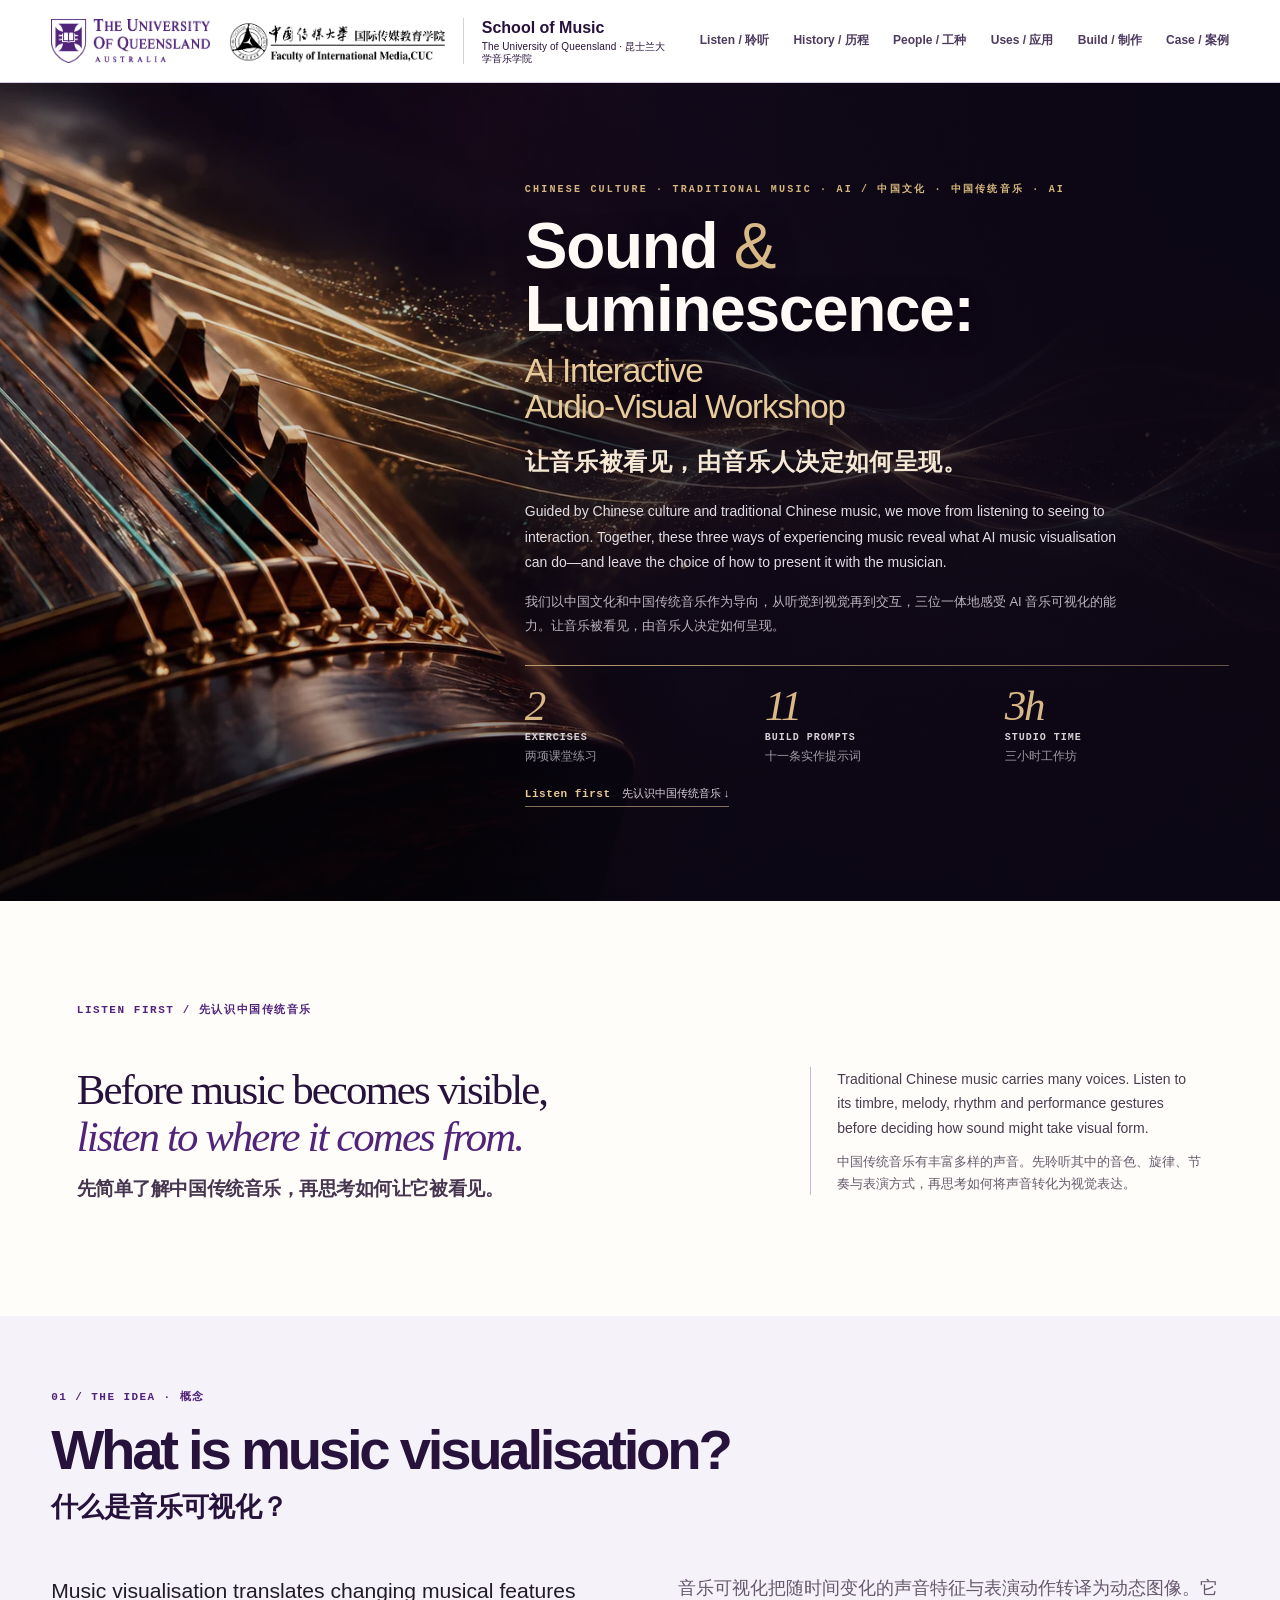
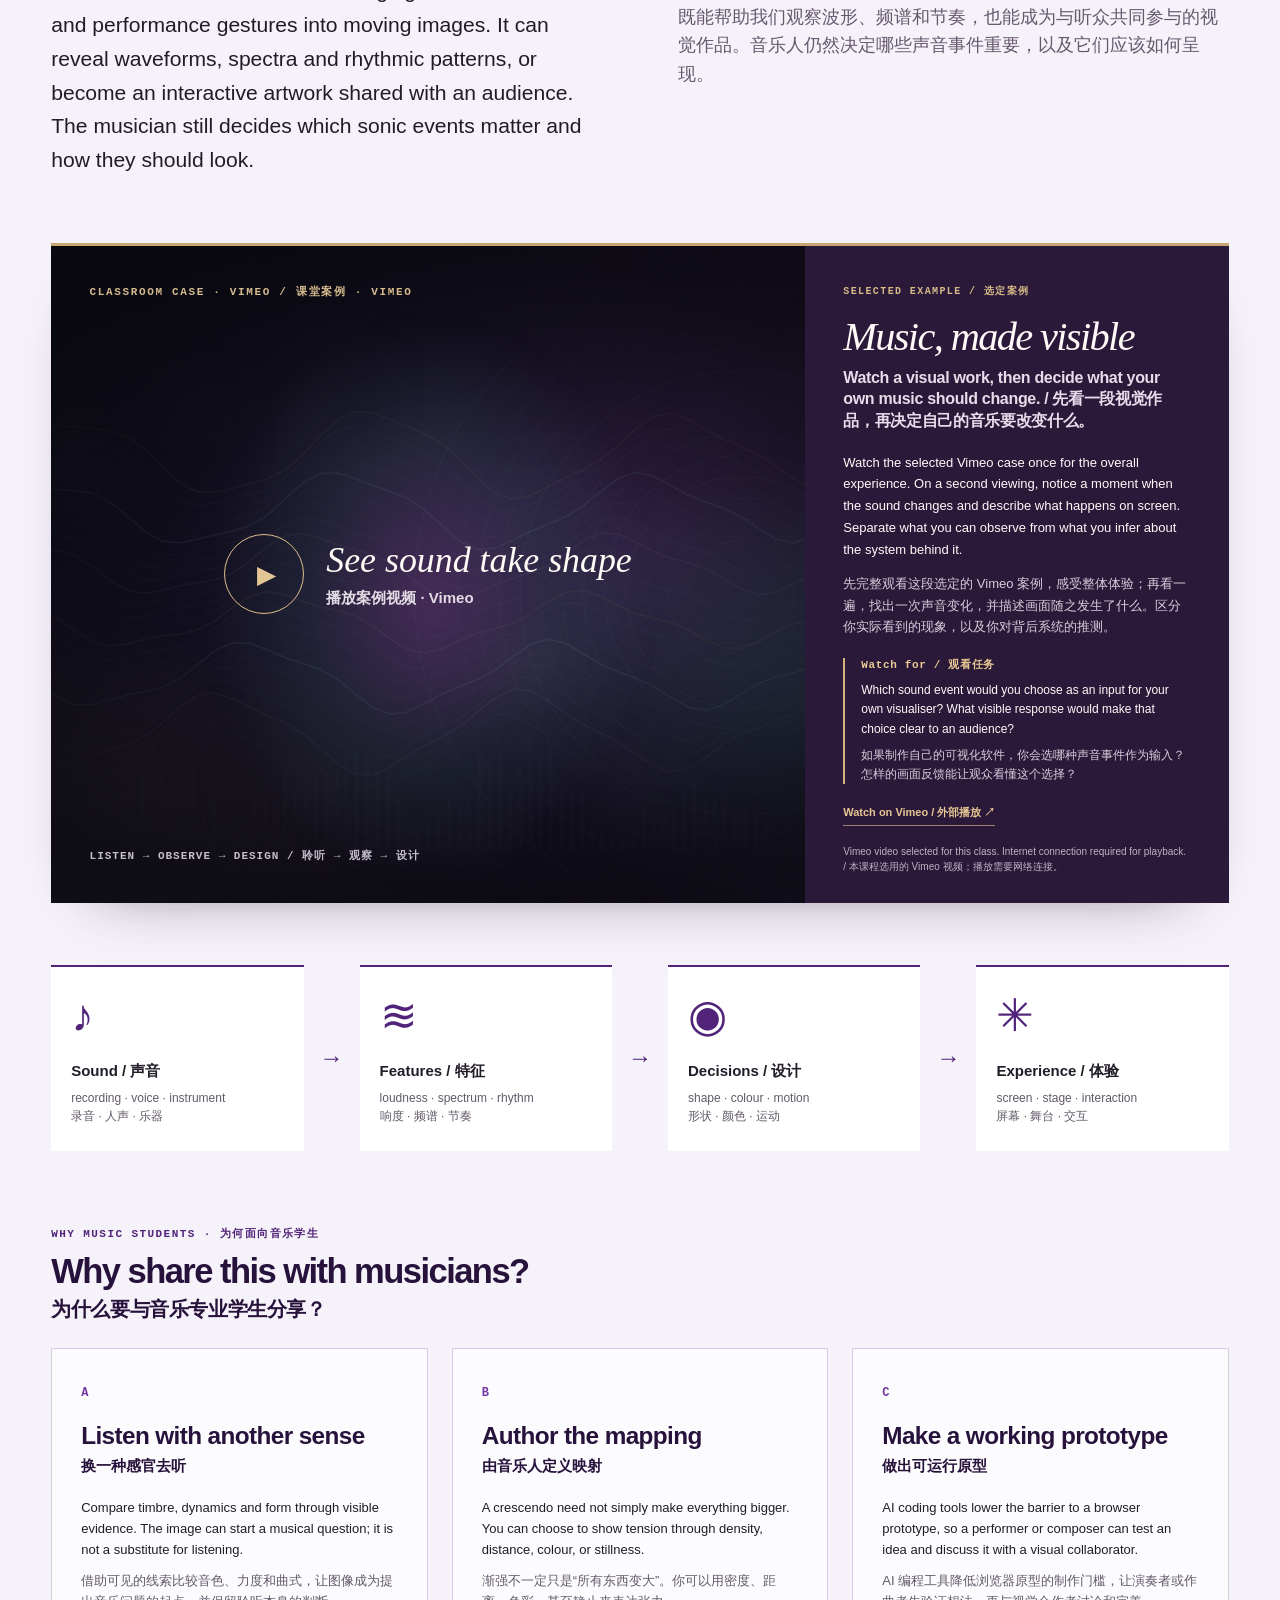
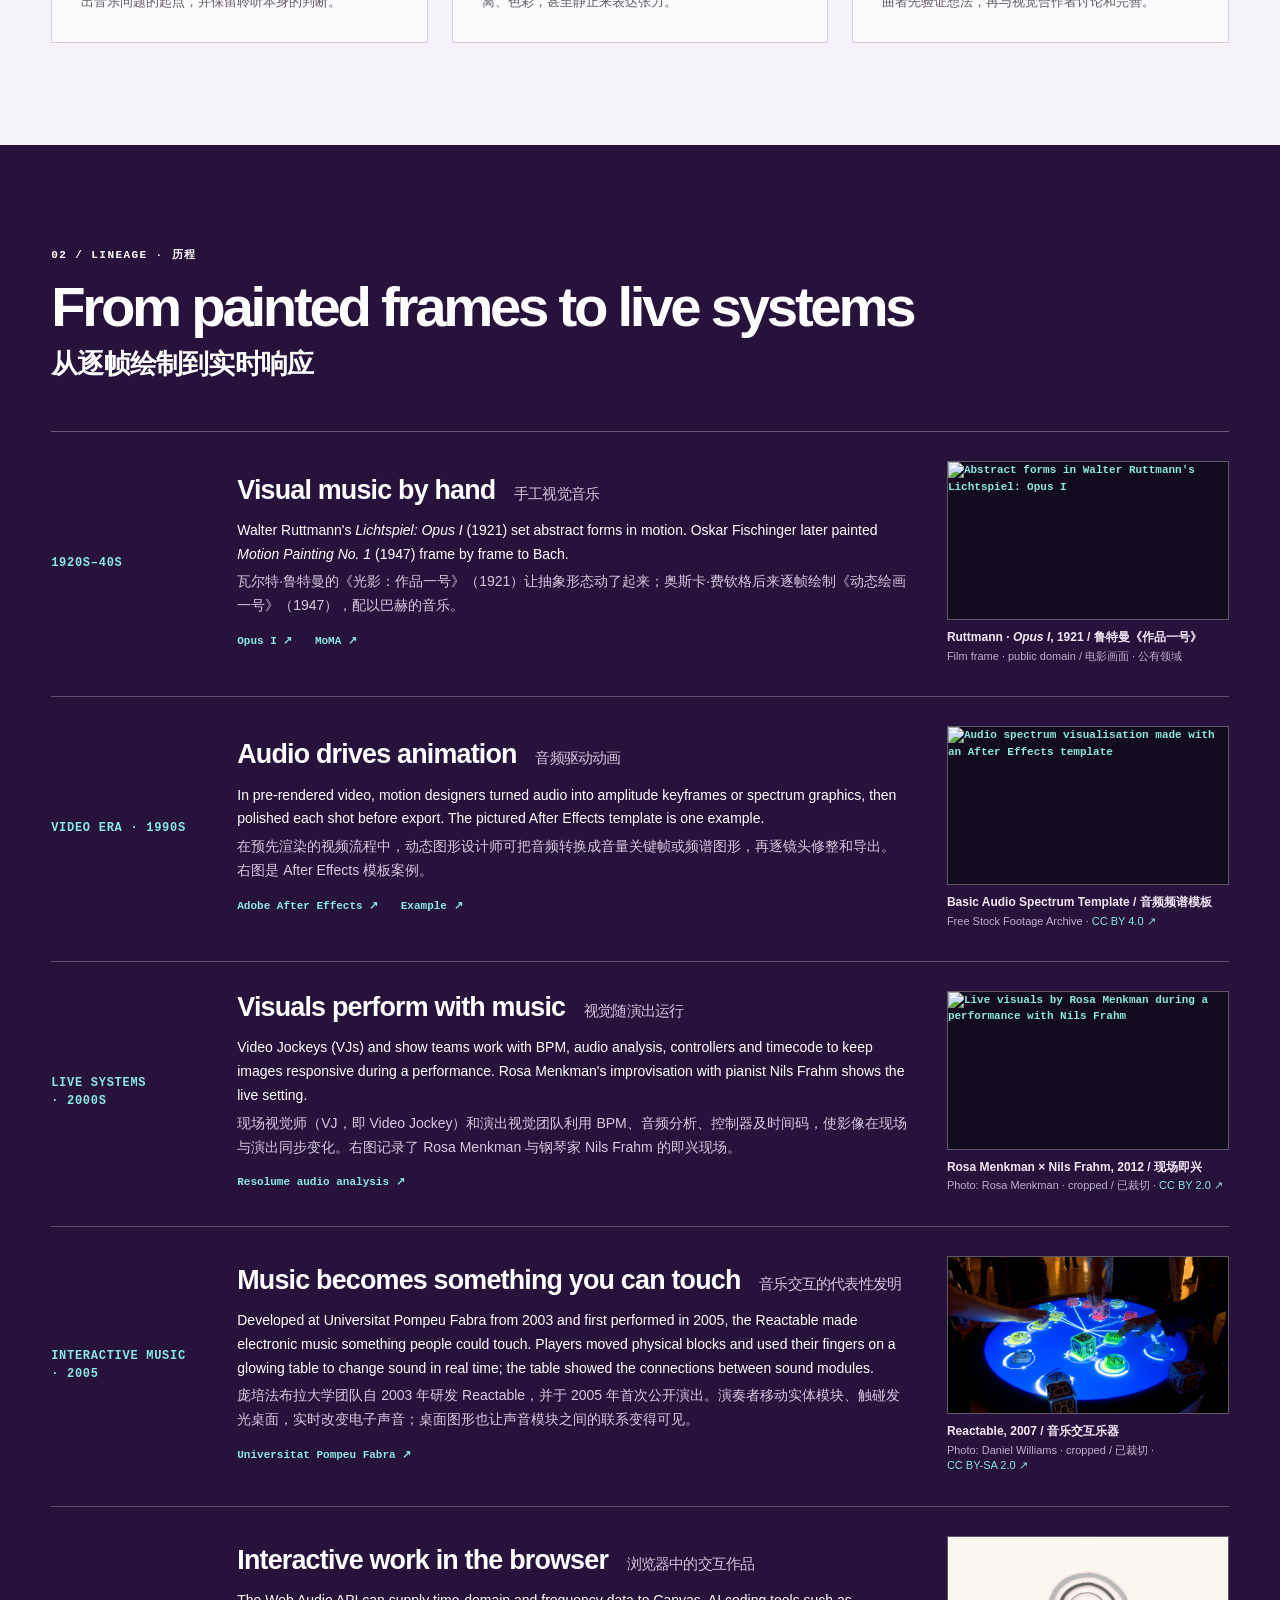
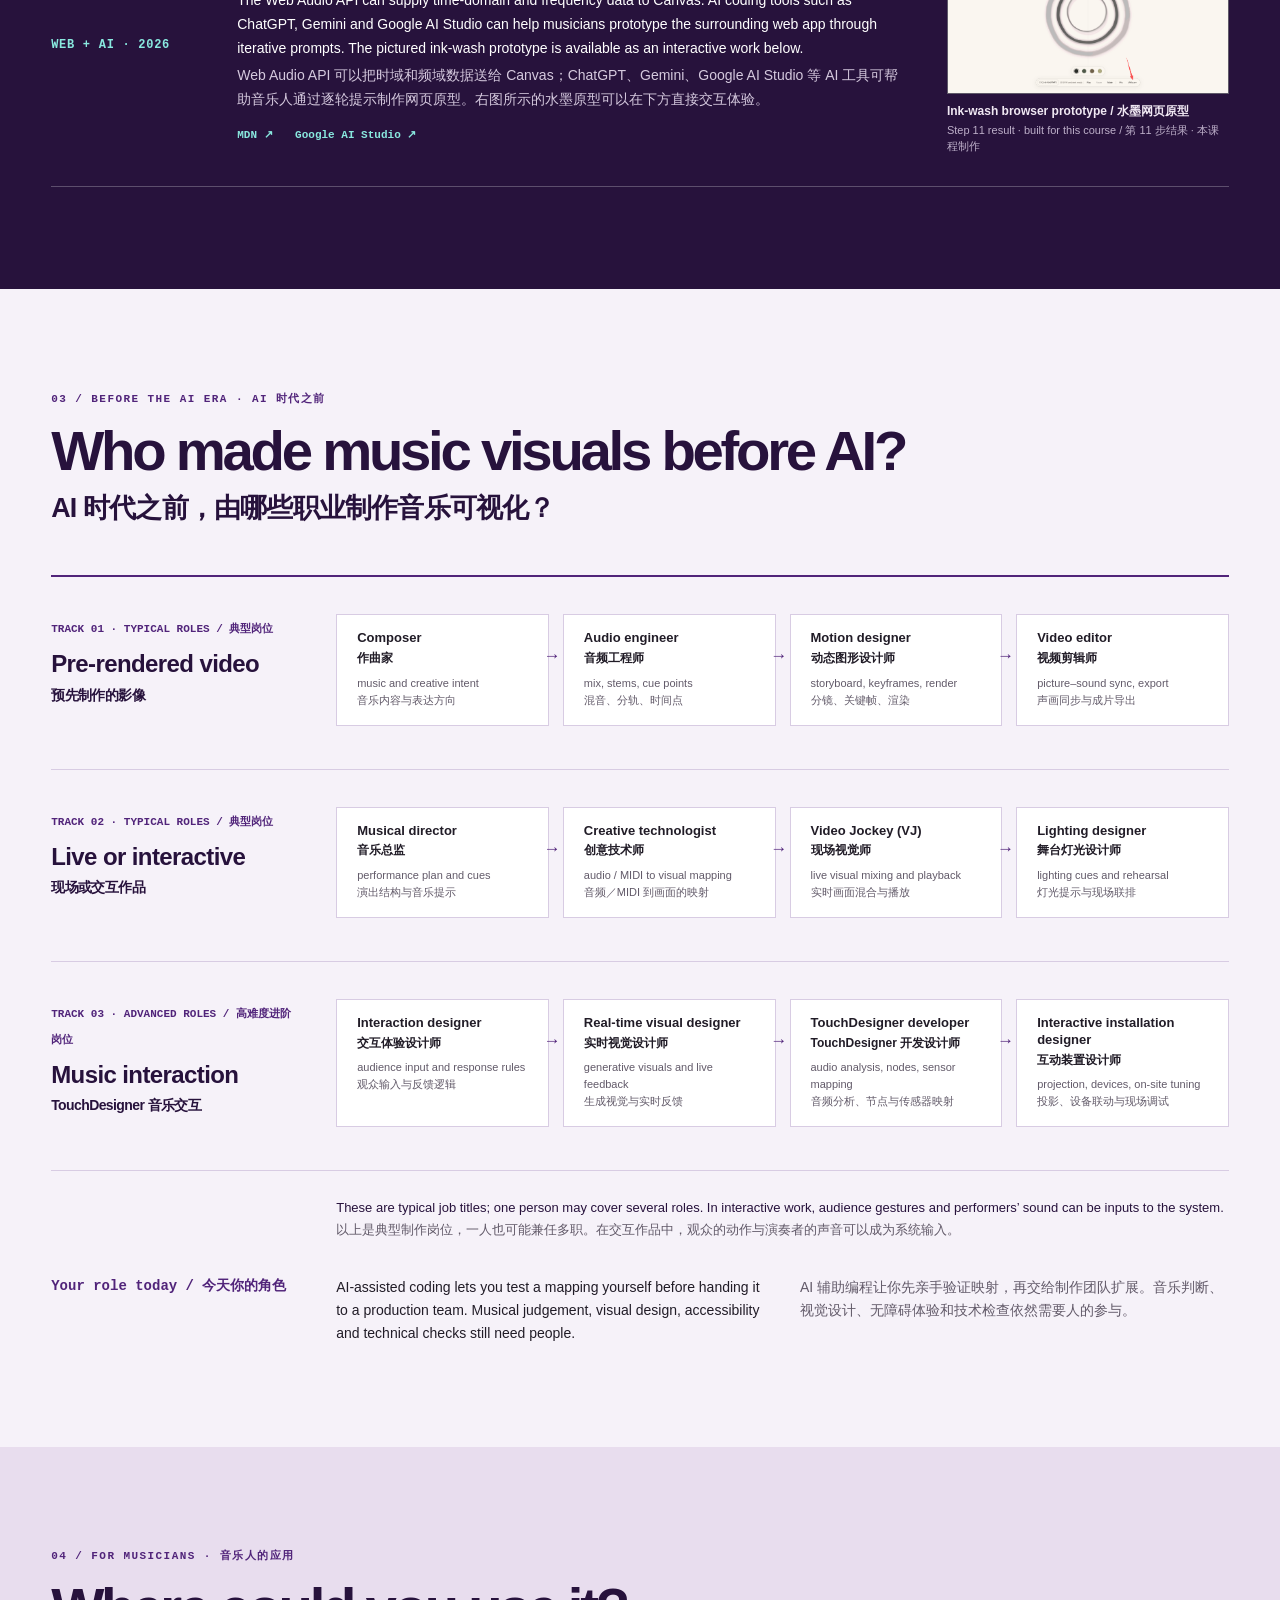
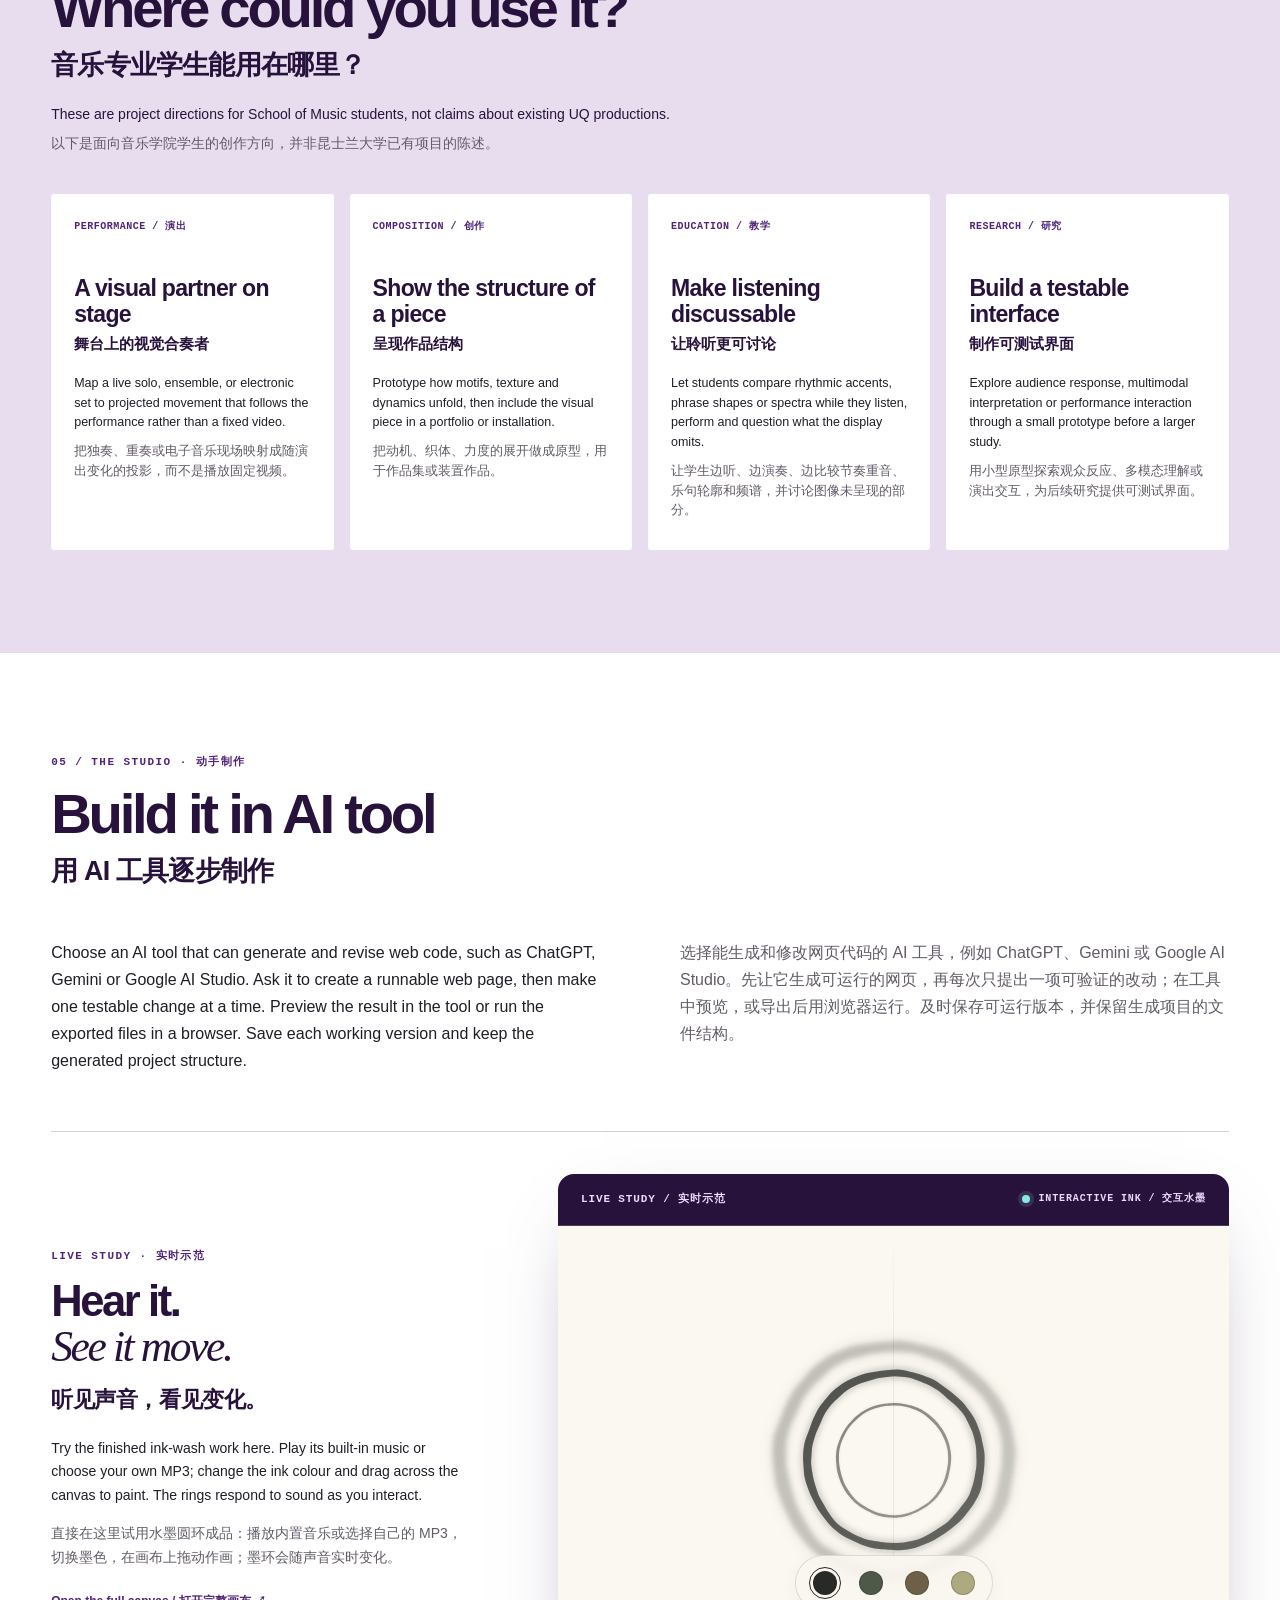
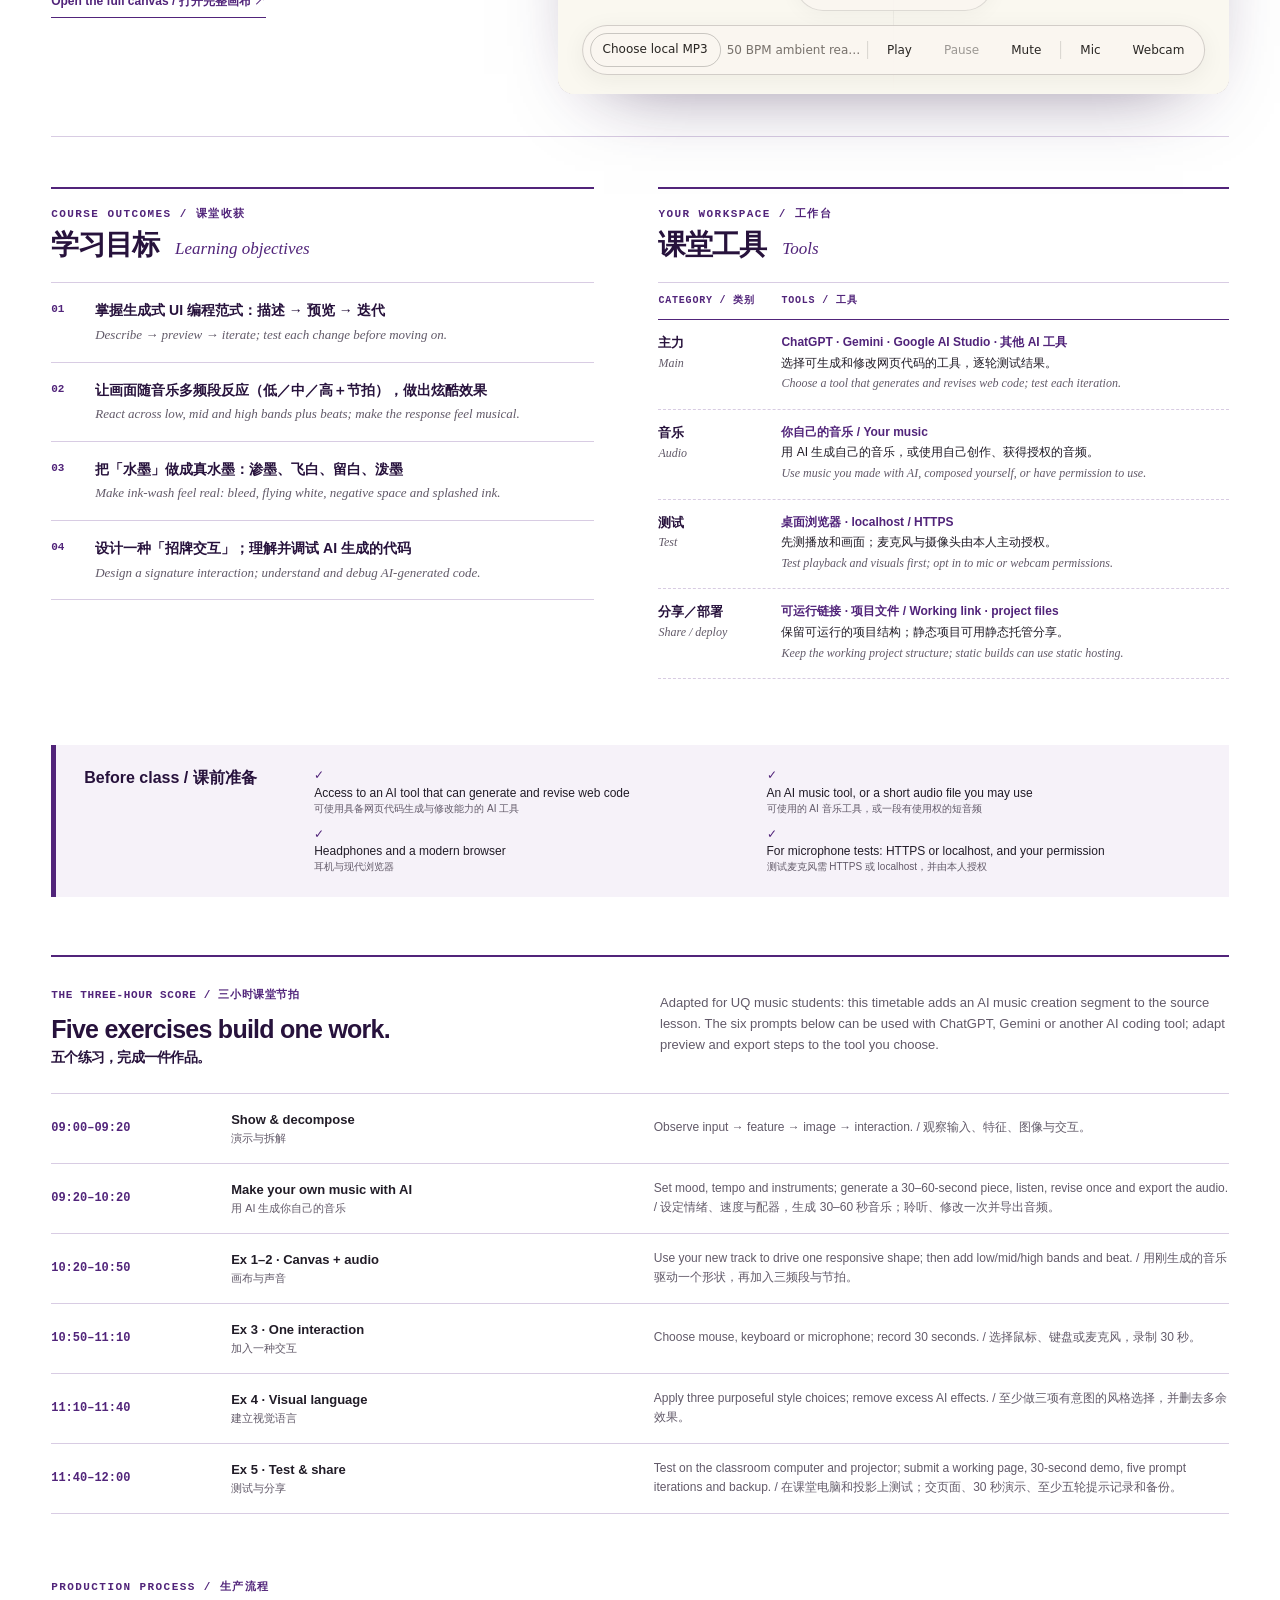
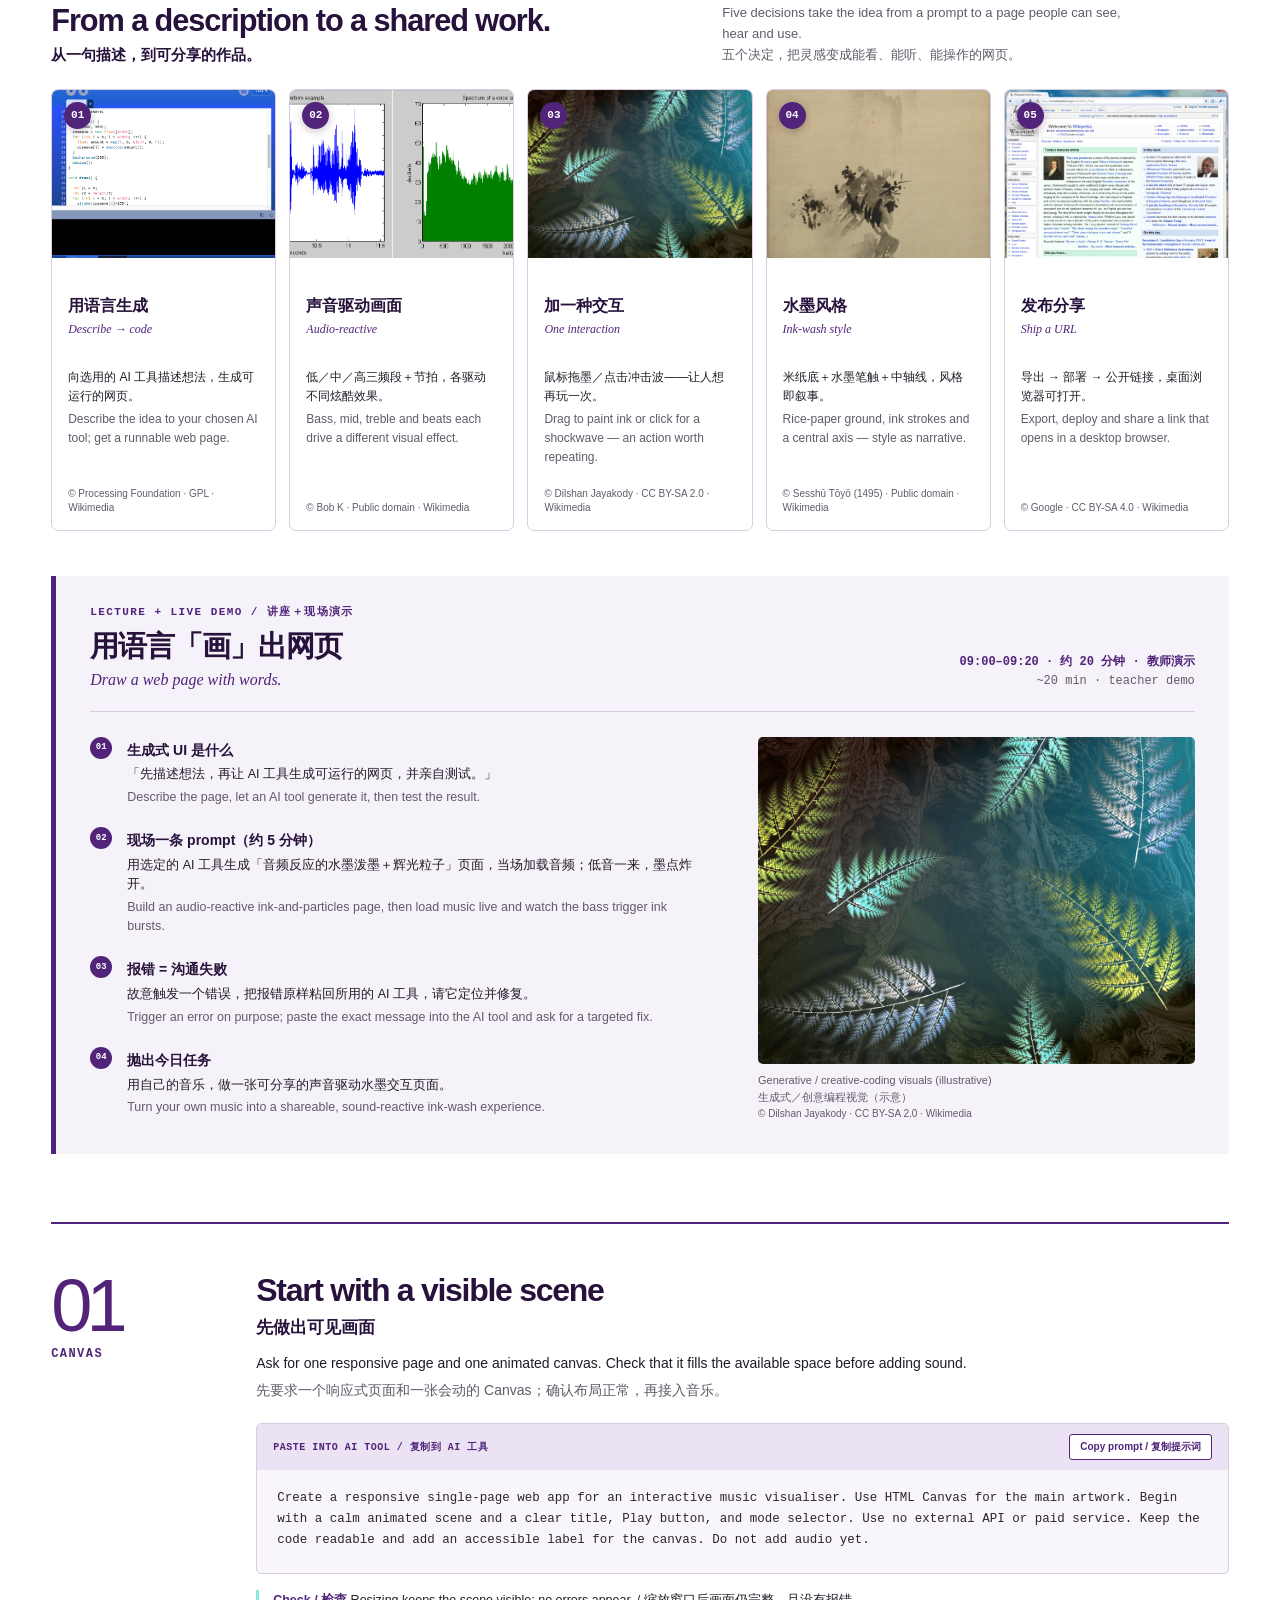
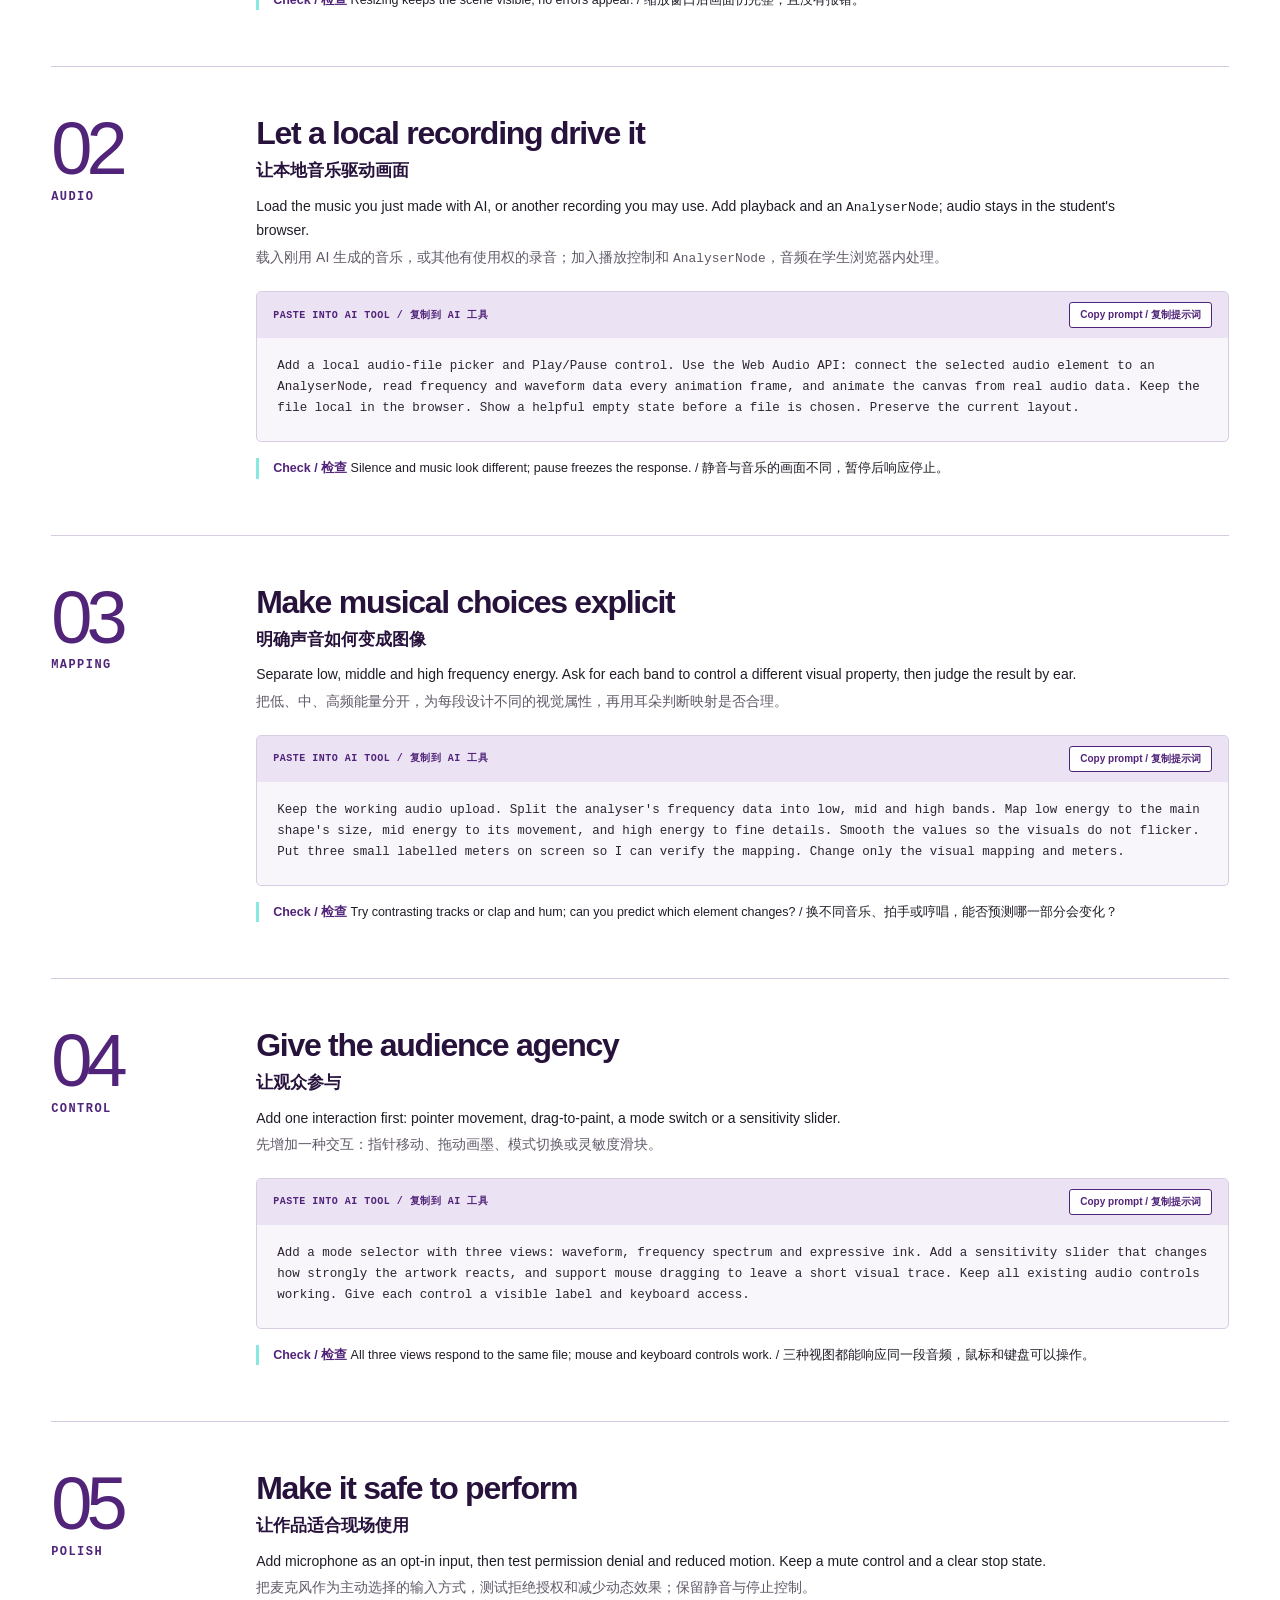
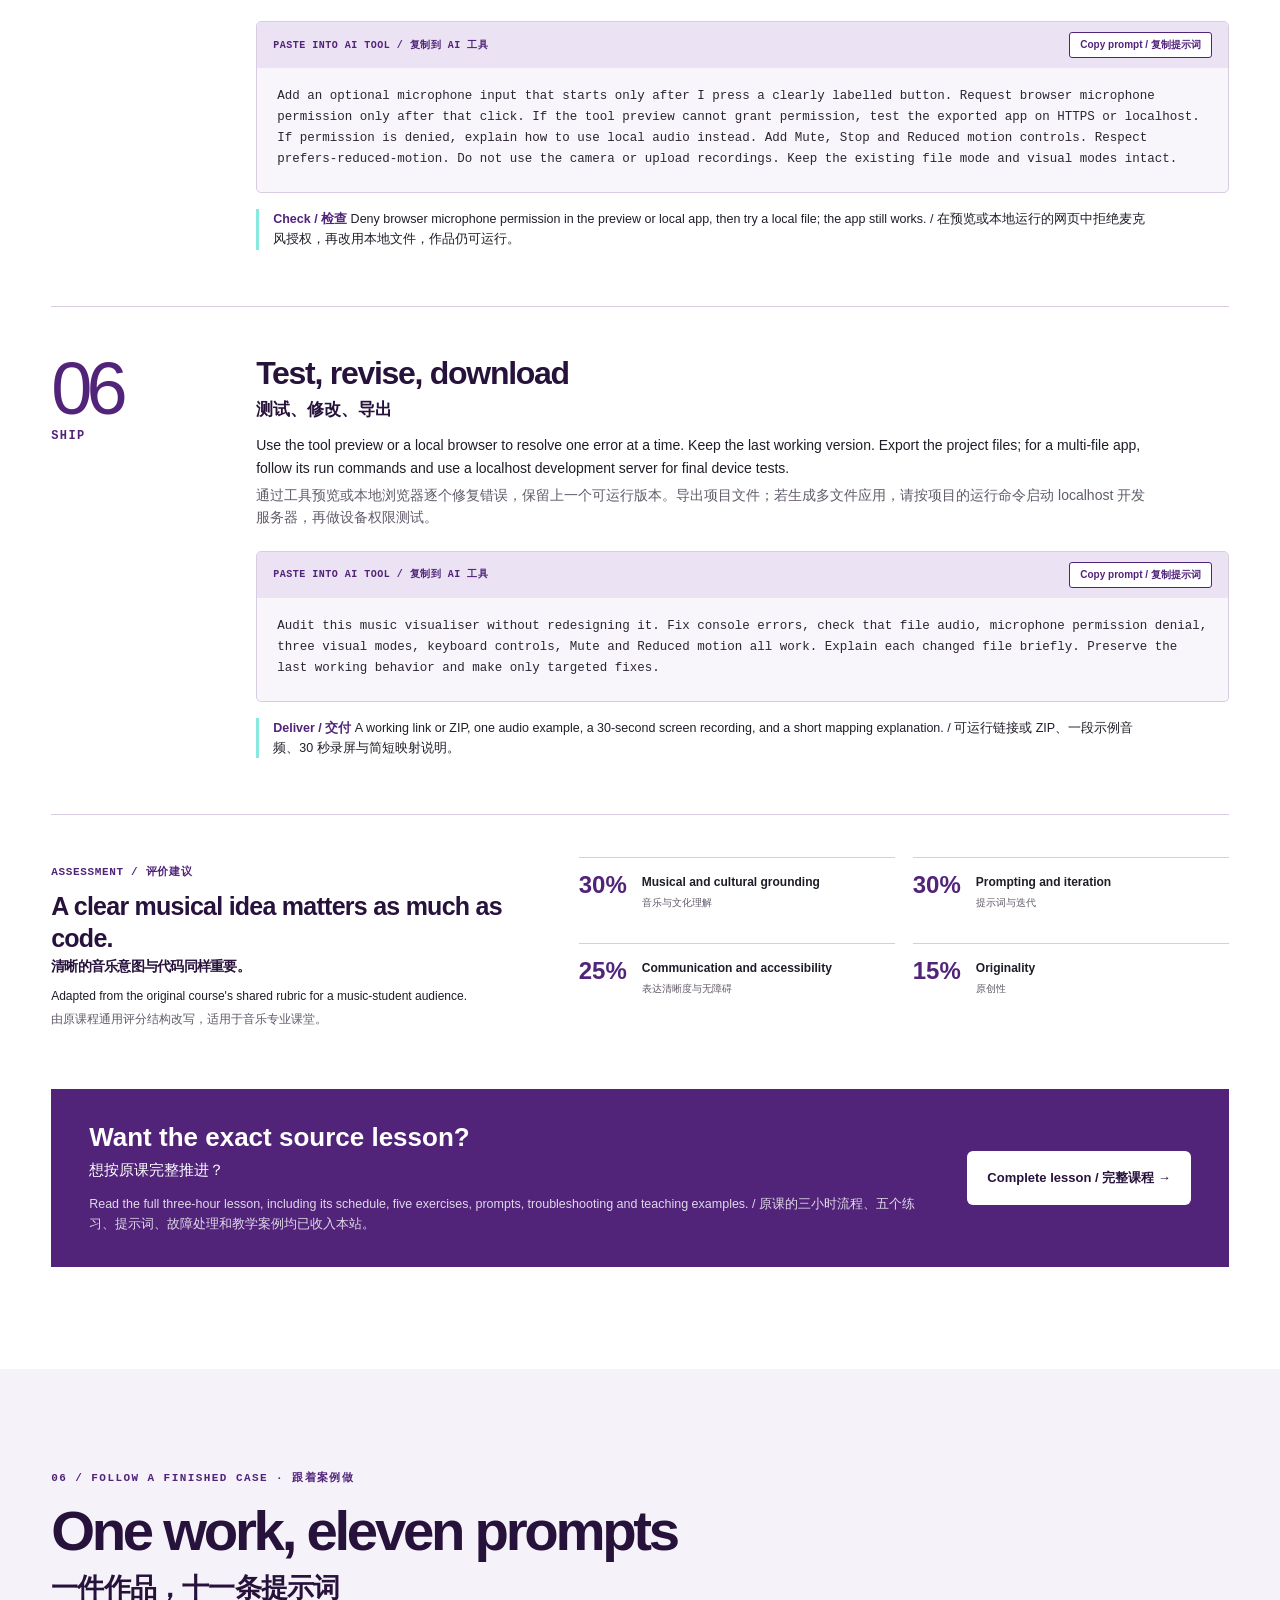
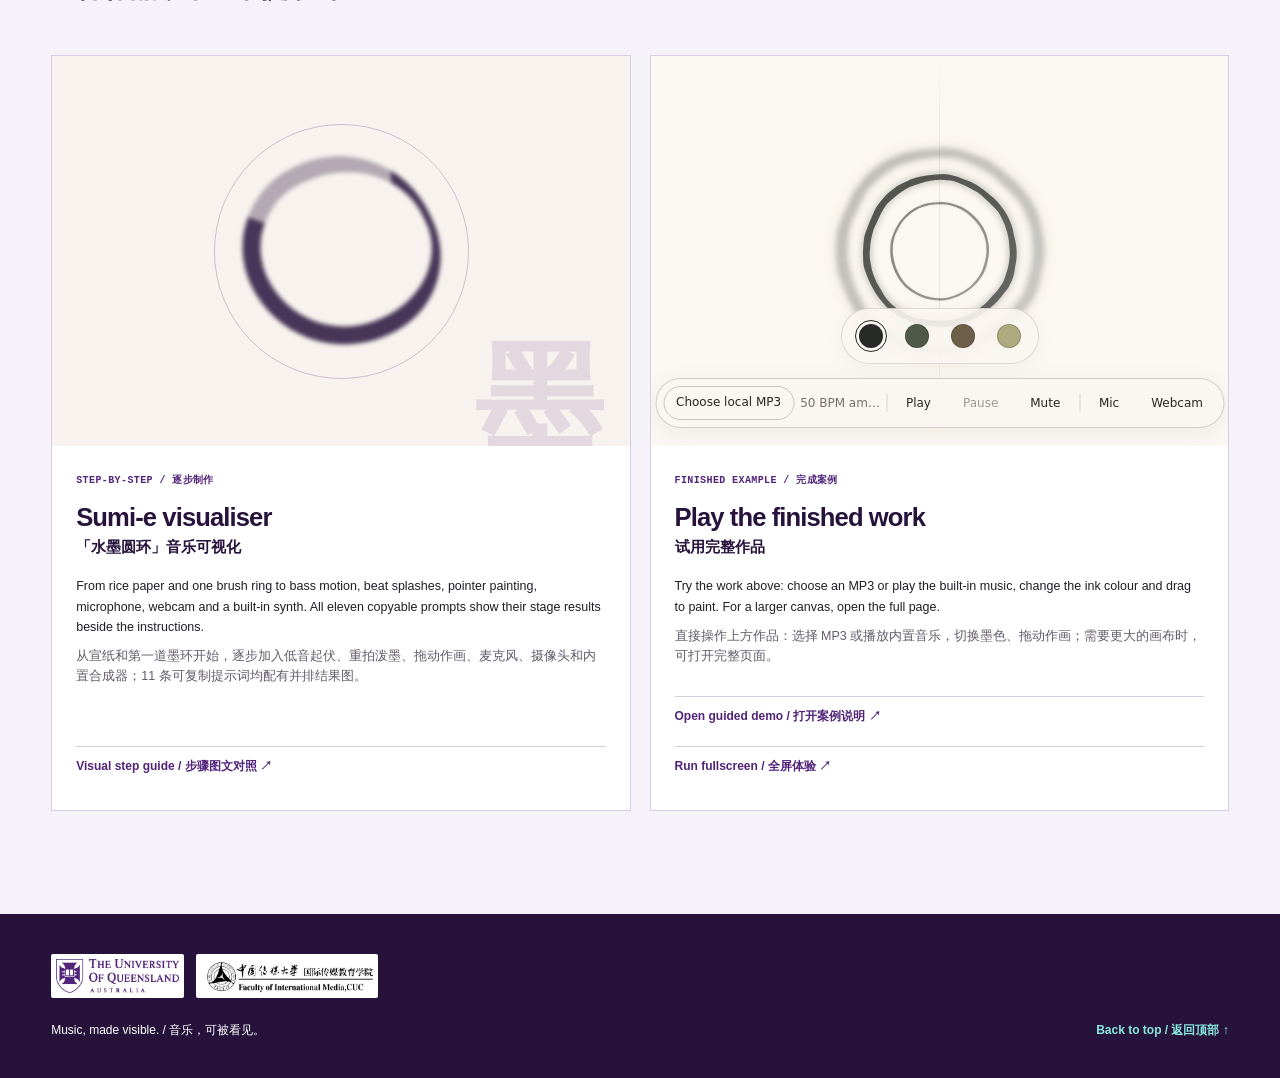
==== commit c3fa0cac: "Publish Queensland study tour music visualisation site" ====
--- a/queensland-study-tour/index.html
+++ b/queensland-study-tour/index.html
@@ -99,7 +99,7 @@
           <span class="mapping-arrow" aria-hidden="true">→</span>
           <div><span class="mapping-symbol">✳</span><strong>Experience / 体验</strong><small>screen · stage · interaction<br>屏幕 · 舞台 · 交互</small></div>
         </div>
-        <div class="reason-intro"><p class="chapter">WHY MUSIC STUDENTS · 为何面向音乐学生</p><h3>Why teach this to musicians?<span>为什么要教音乐专业学生？</span></h3></div>
+        <div class="reason-intro"><p class="chapter">WHY MUSIC STUDENTS · 为何面向音乐学生</p><h3>Why share this with musicians?<span>为什么要与音乐专业学生分享？</span></h3></div>
         <div class="reason-grid">
           <article><span class="reason-mark">A</span><h3>Listen with another sense<span>换一种感官去听</span></h3><p lang="en">Compare timbre, dynamics and form through visible evidence. The image can start a musical question; it is not a substitute for listening.</p><p lang="zh-CN">借助可见的线索比较音色、力度和曲式，让图像成为提出音乐问题的起点，并保留聆听本身的判断。</p></article>
           <article><span class="reason-mark">B</span><h3>Author the mapping<span>由音乐人定义映射</span></h3><p lang="en">A crescendo need not simply make everything bigger. You can choose to show tension through density, distance, colour, or stillness.</p><p lang="zh-CN">渐强不一定只是“所有东西变大”。你可以用密度、距离、色彩，甚至静止来表达张力。</p></article>
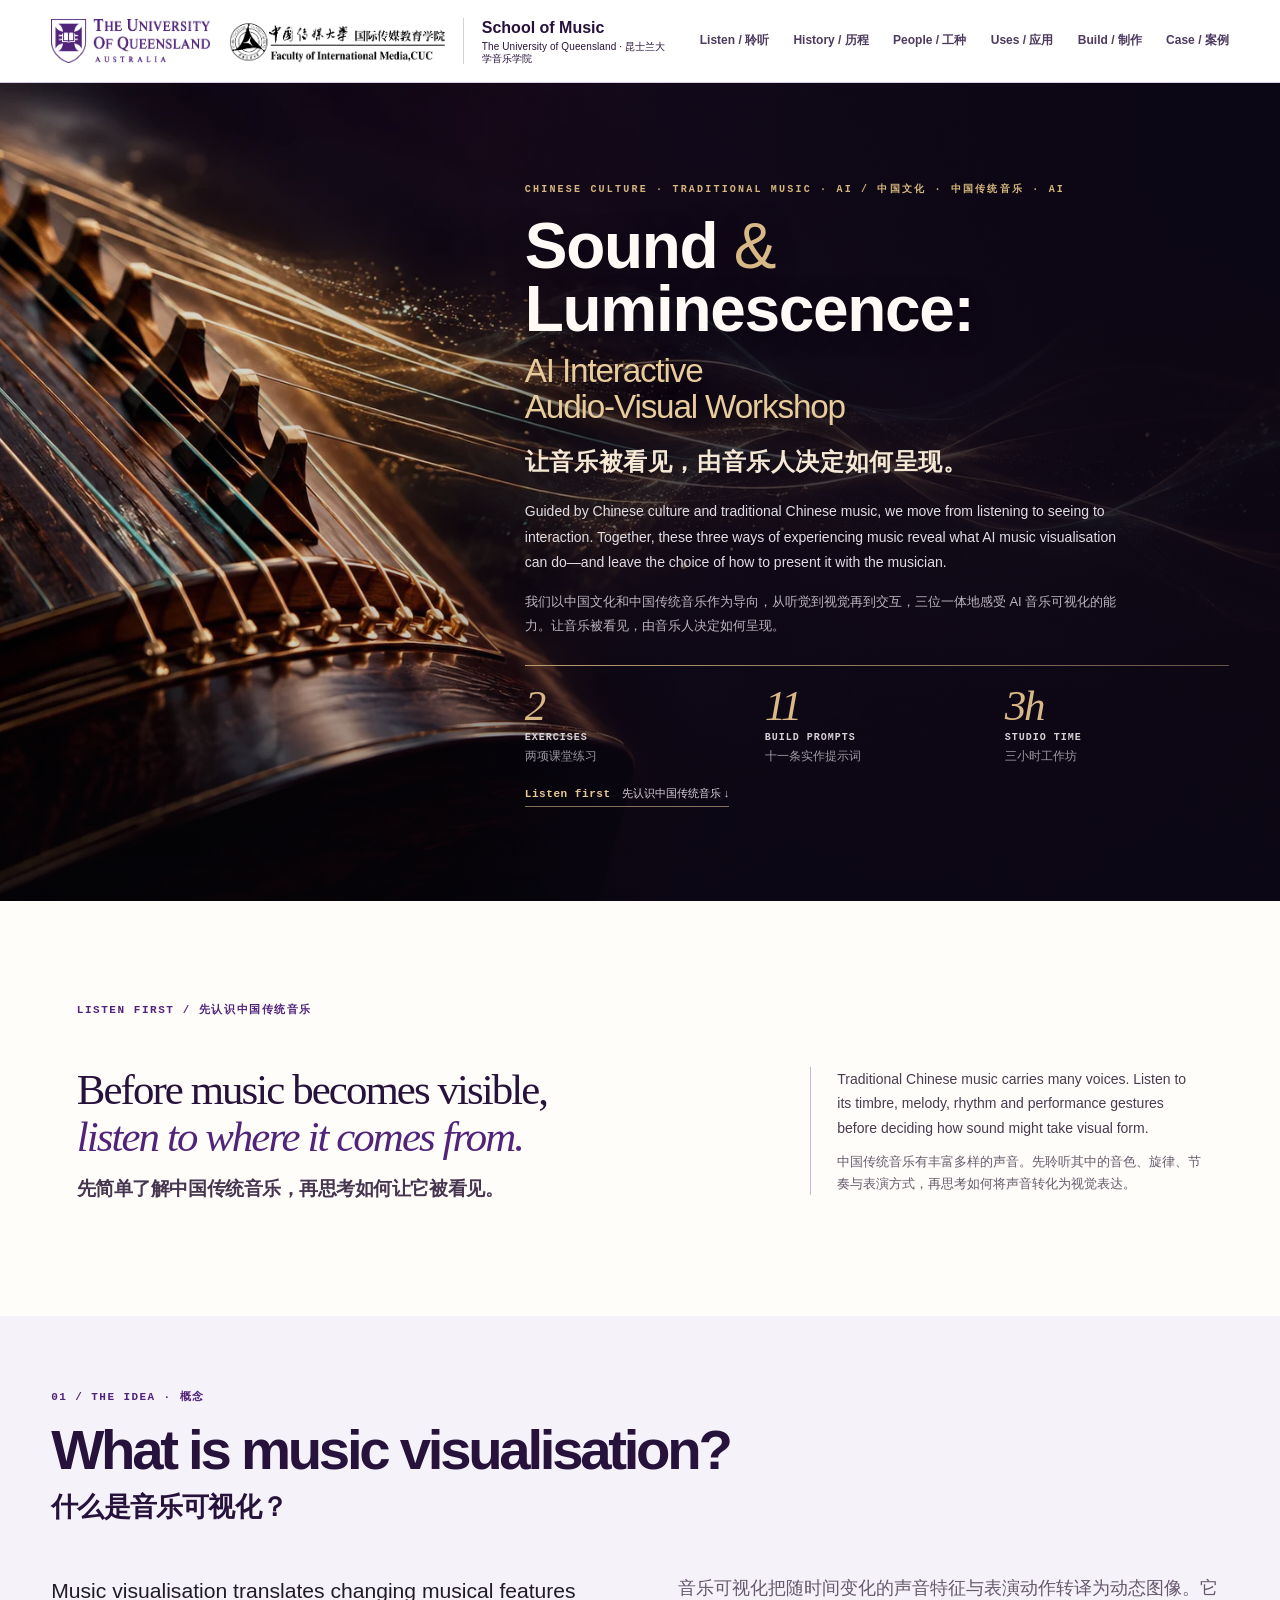
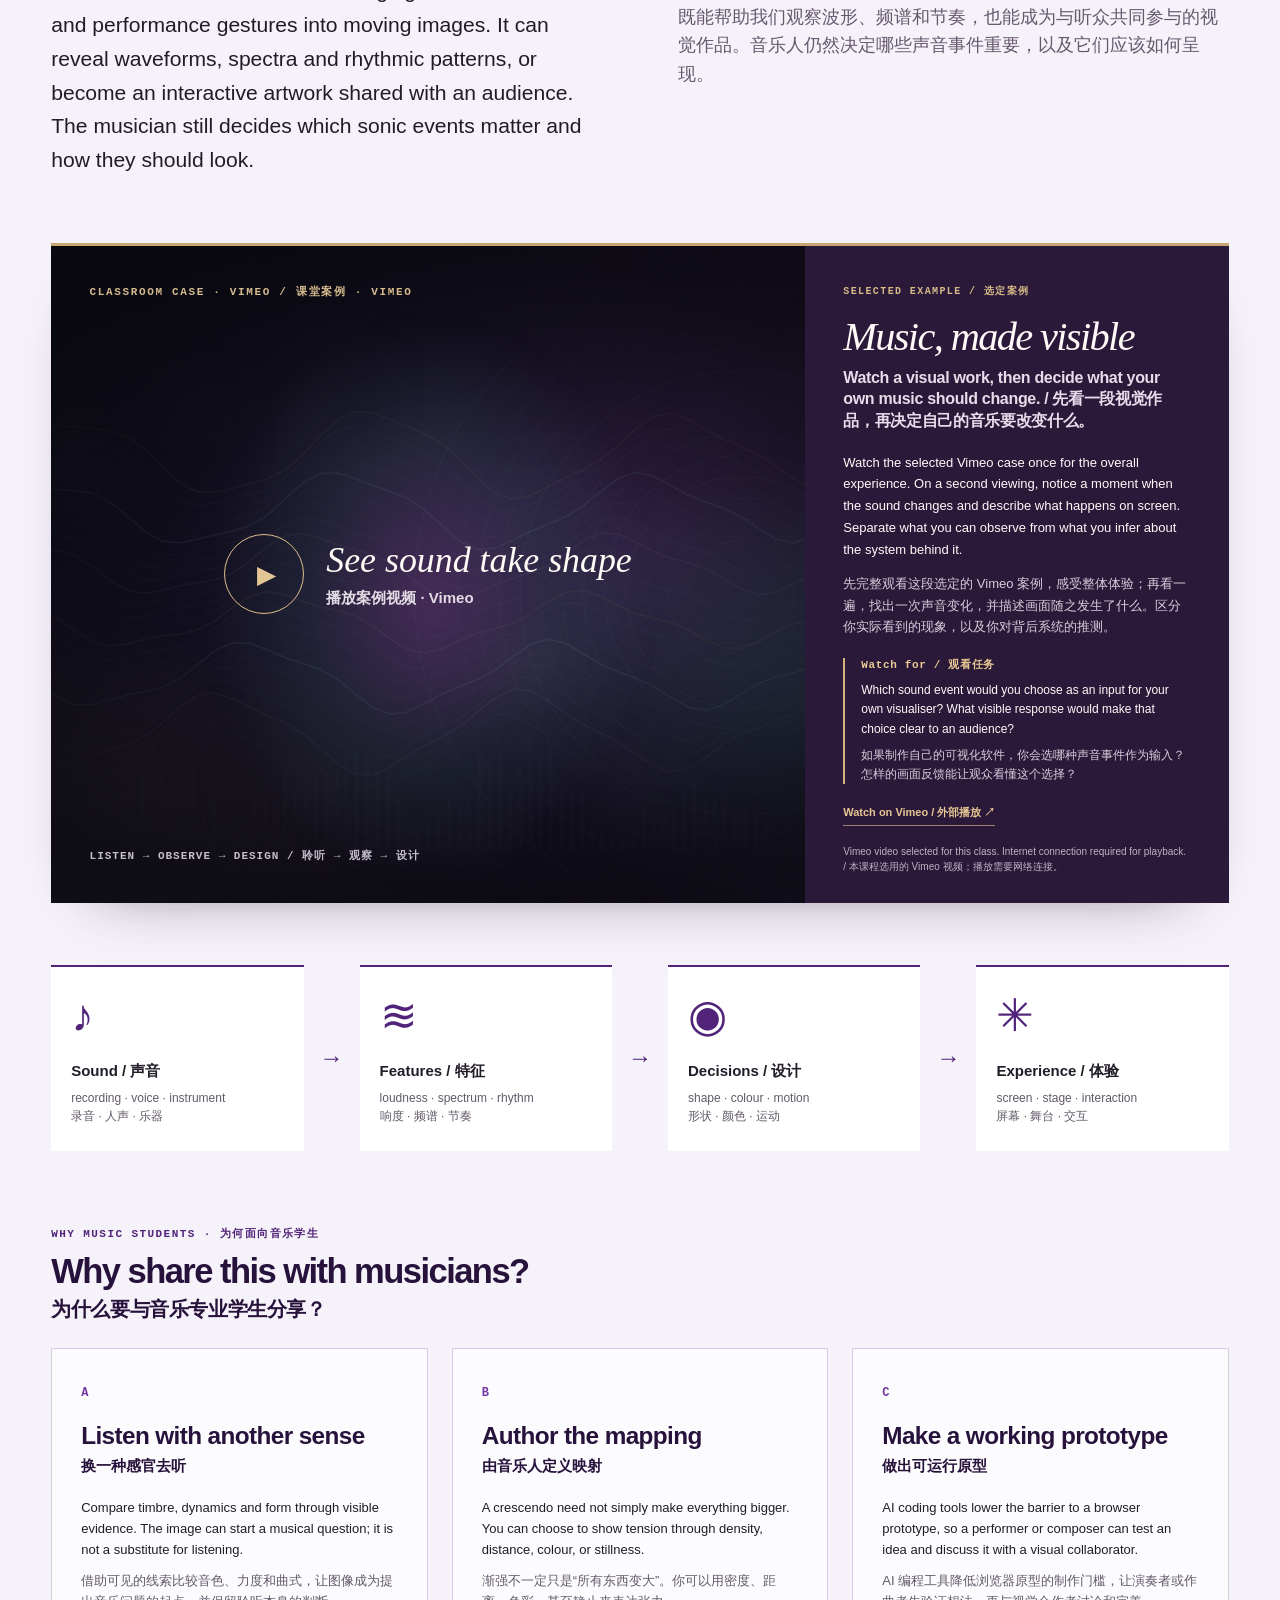
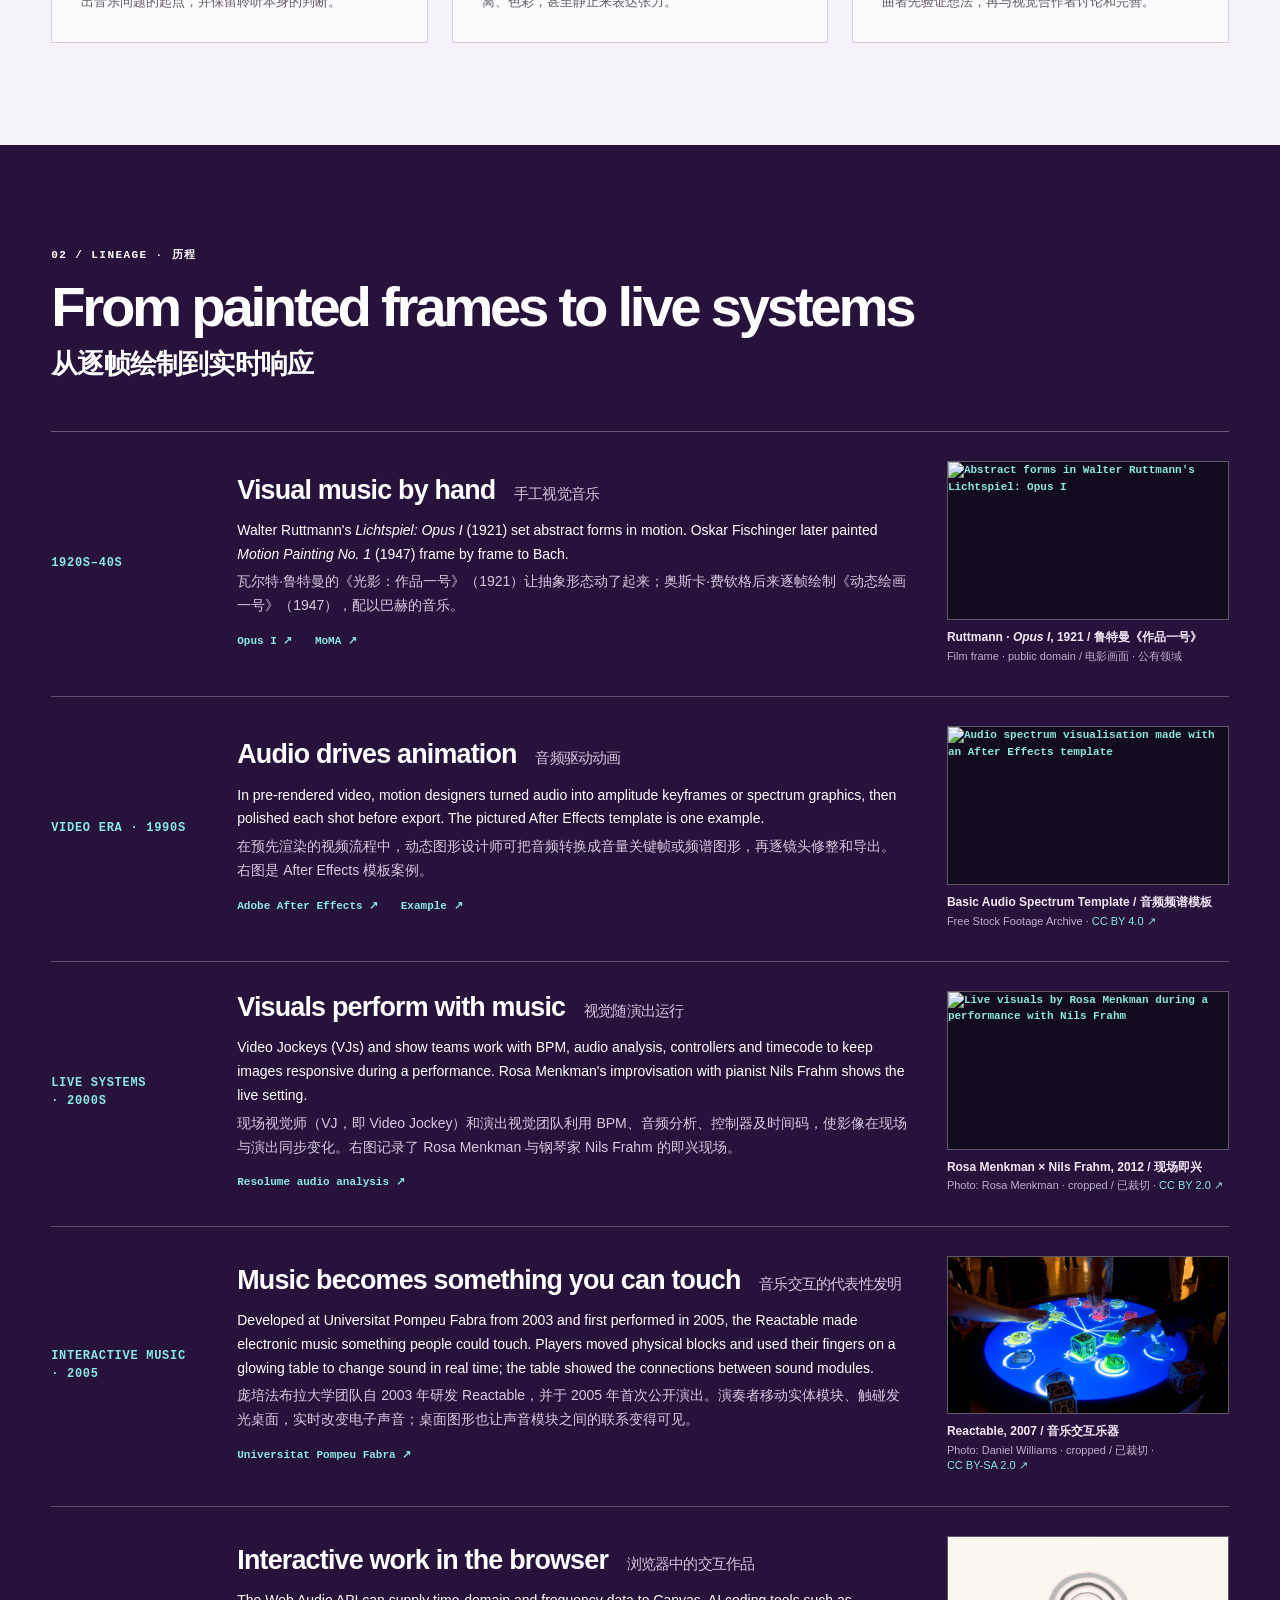
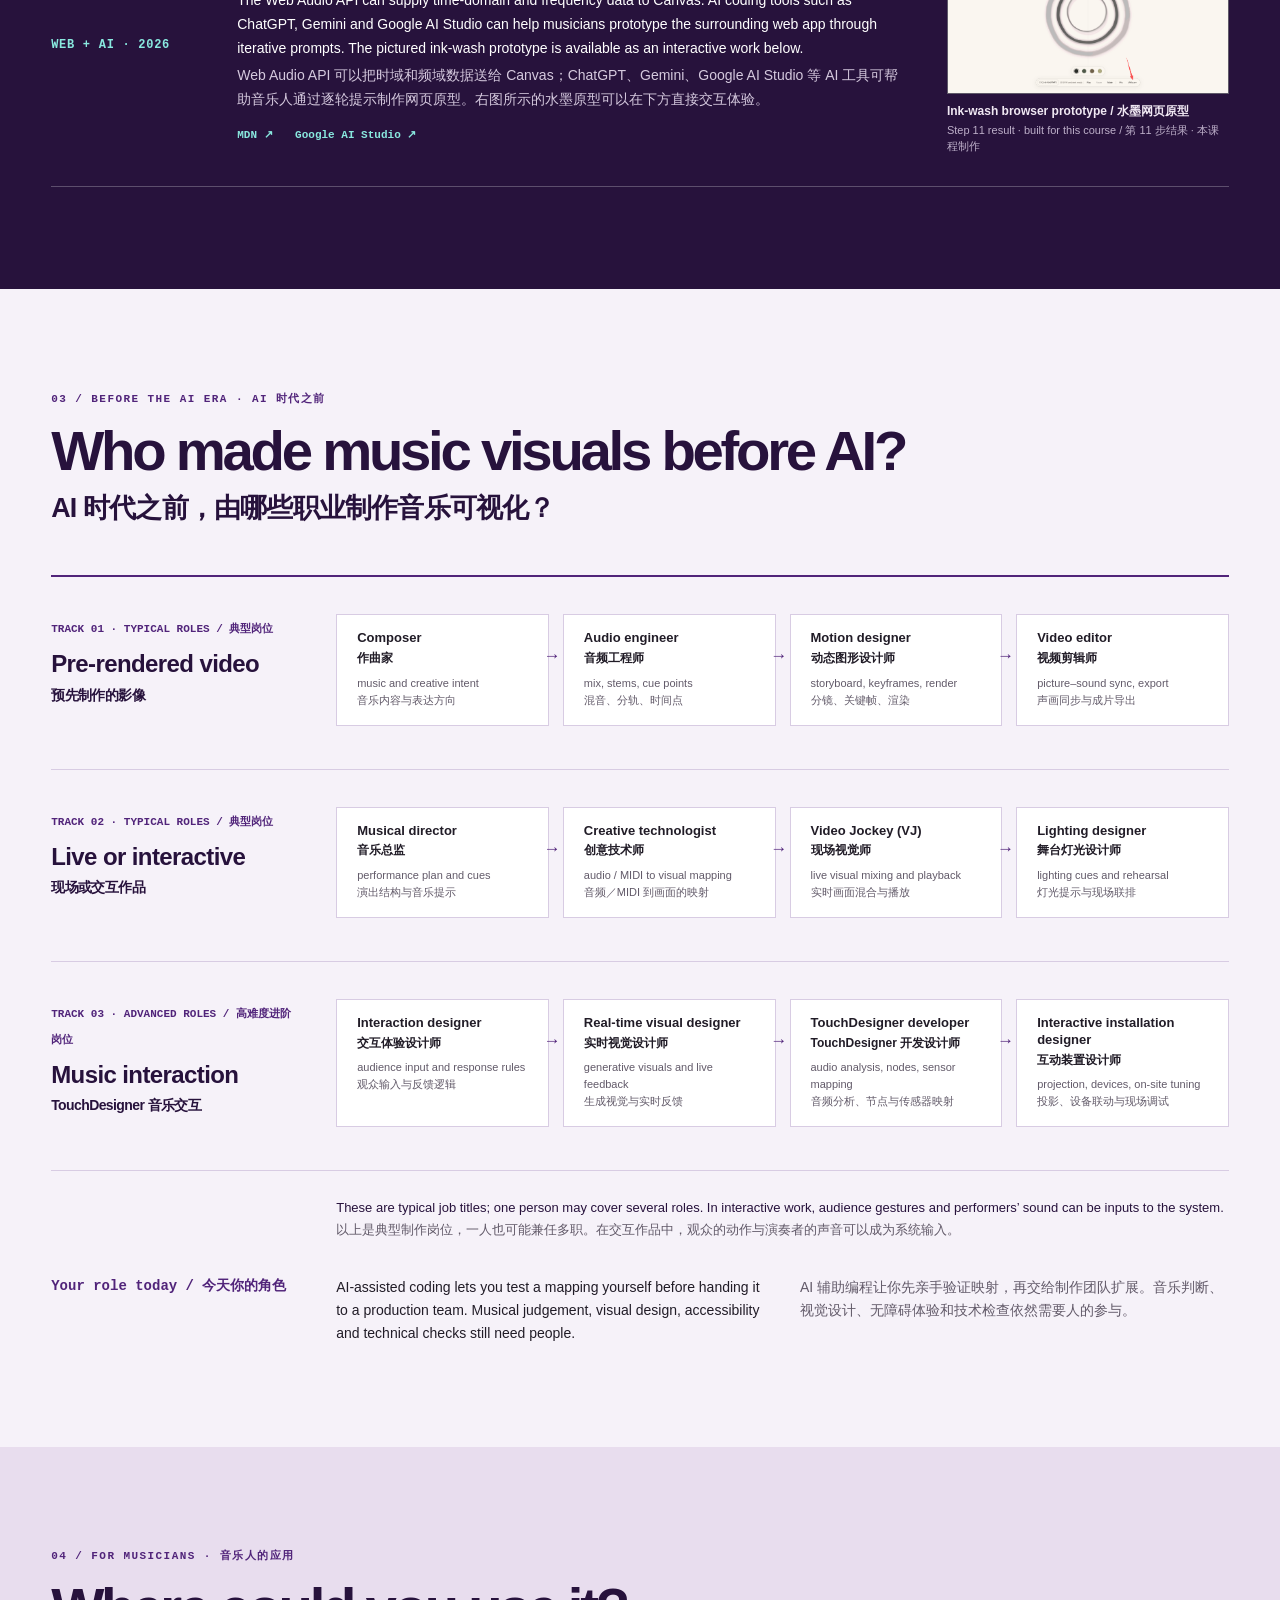
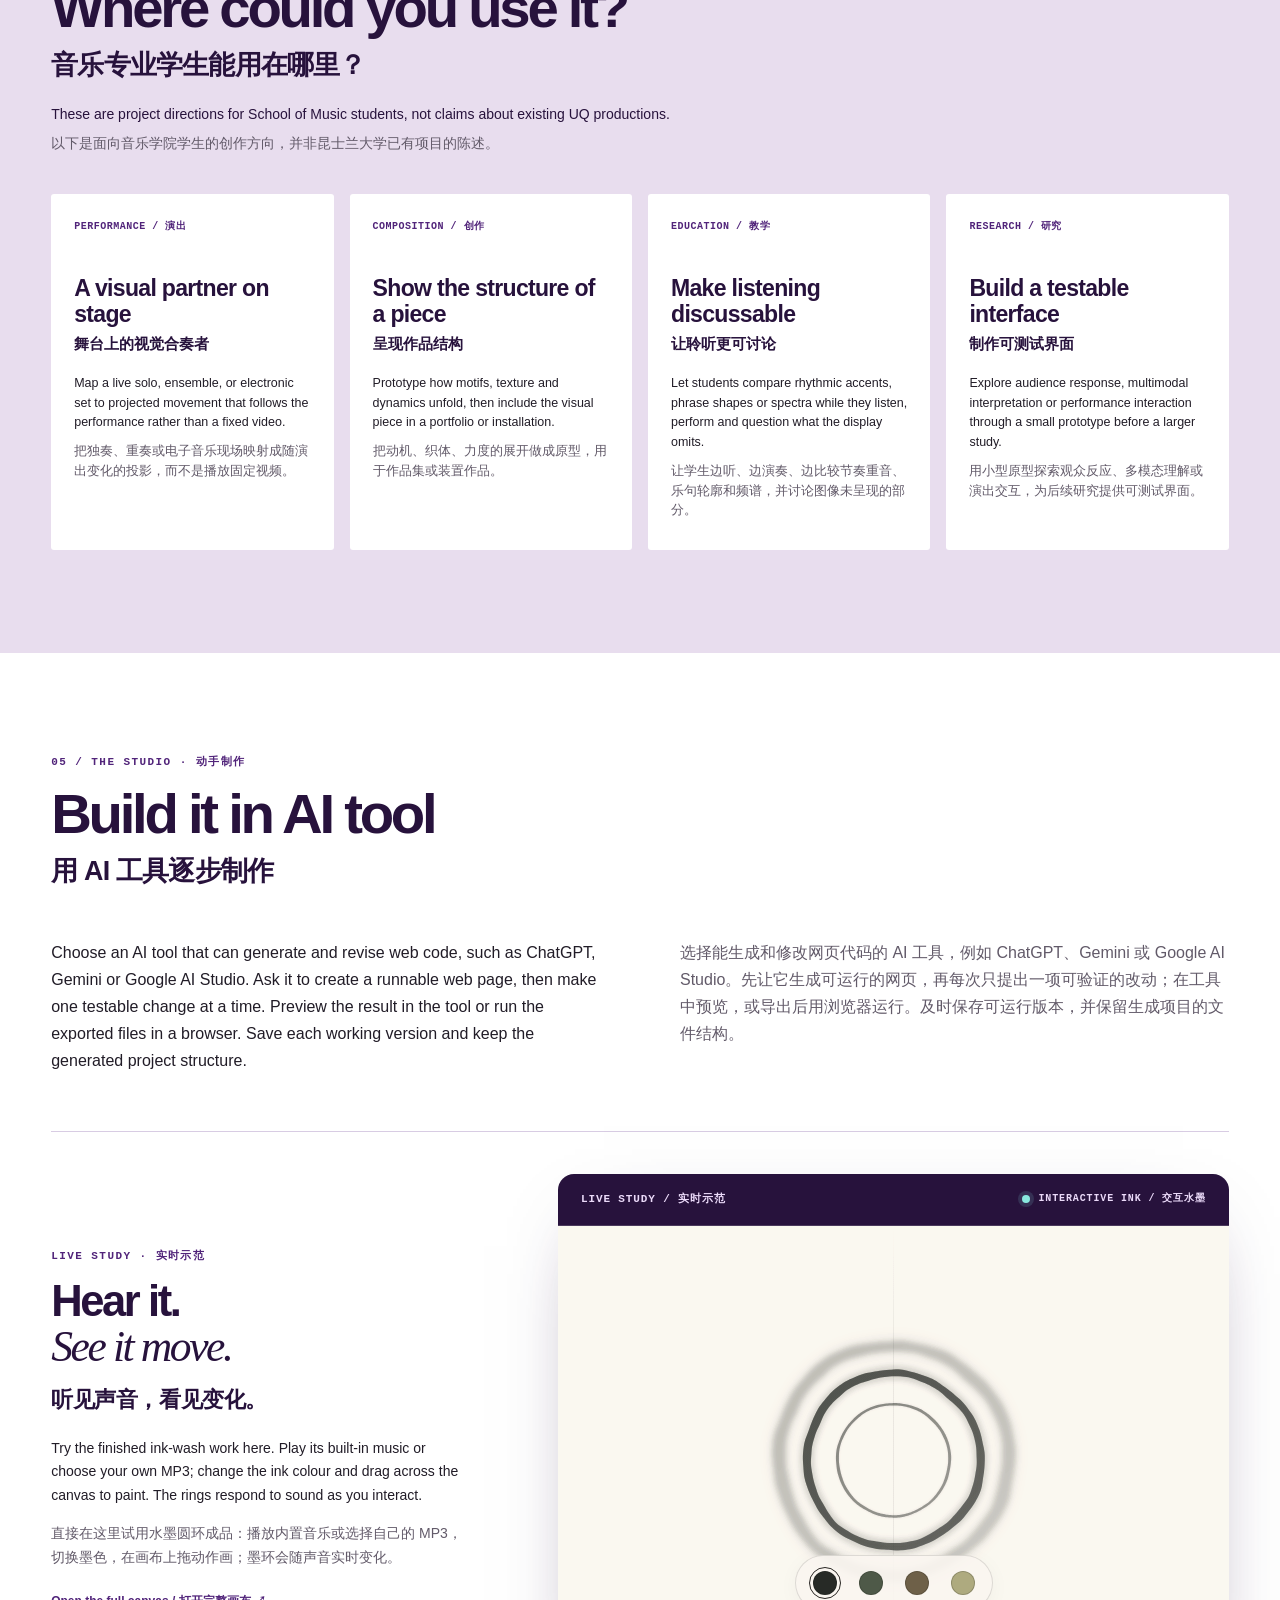
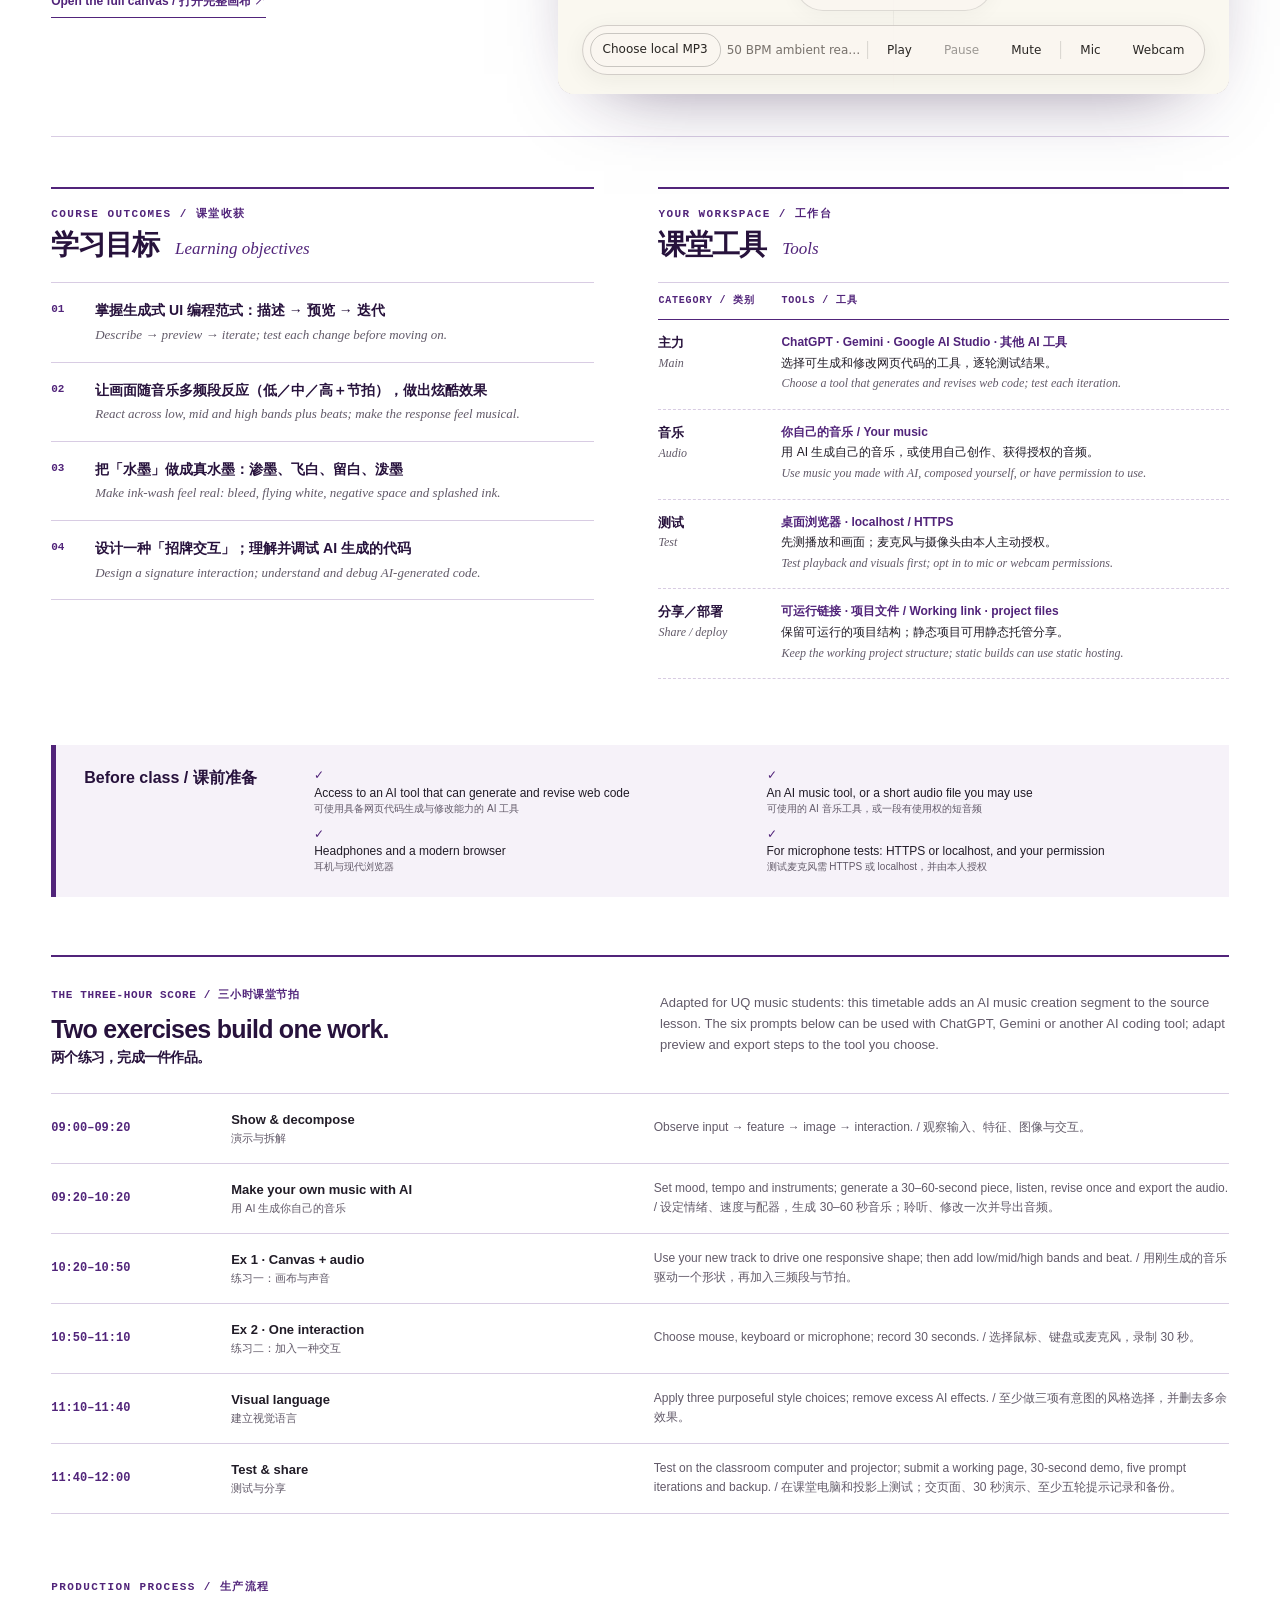
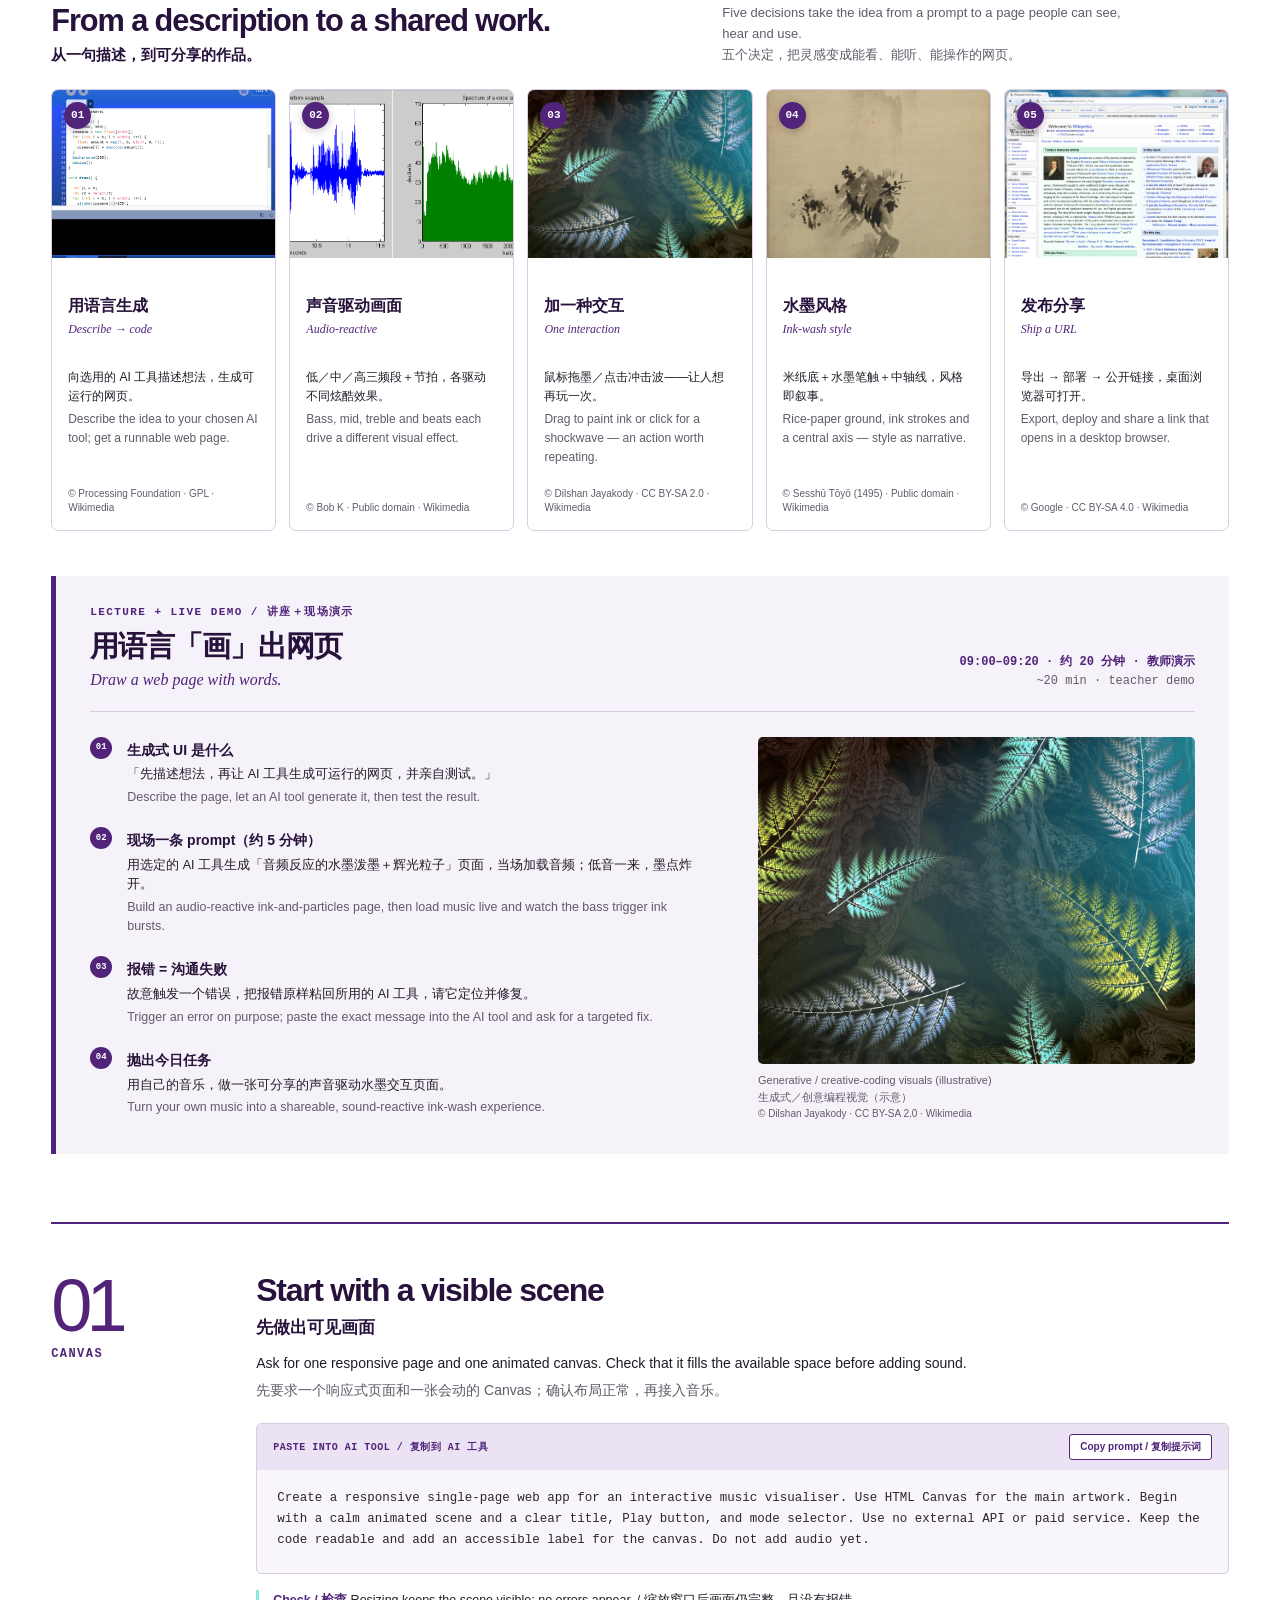
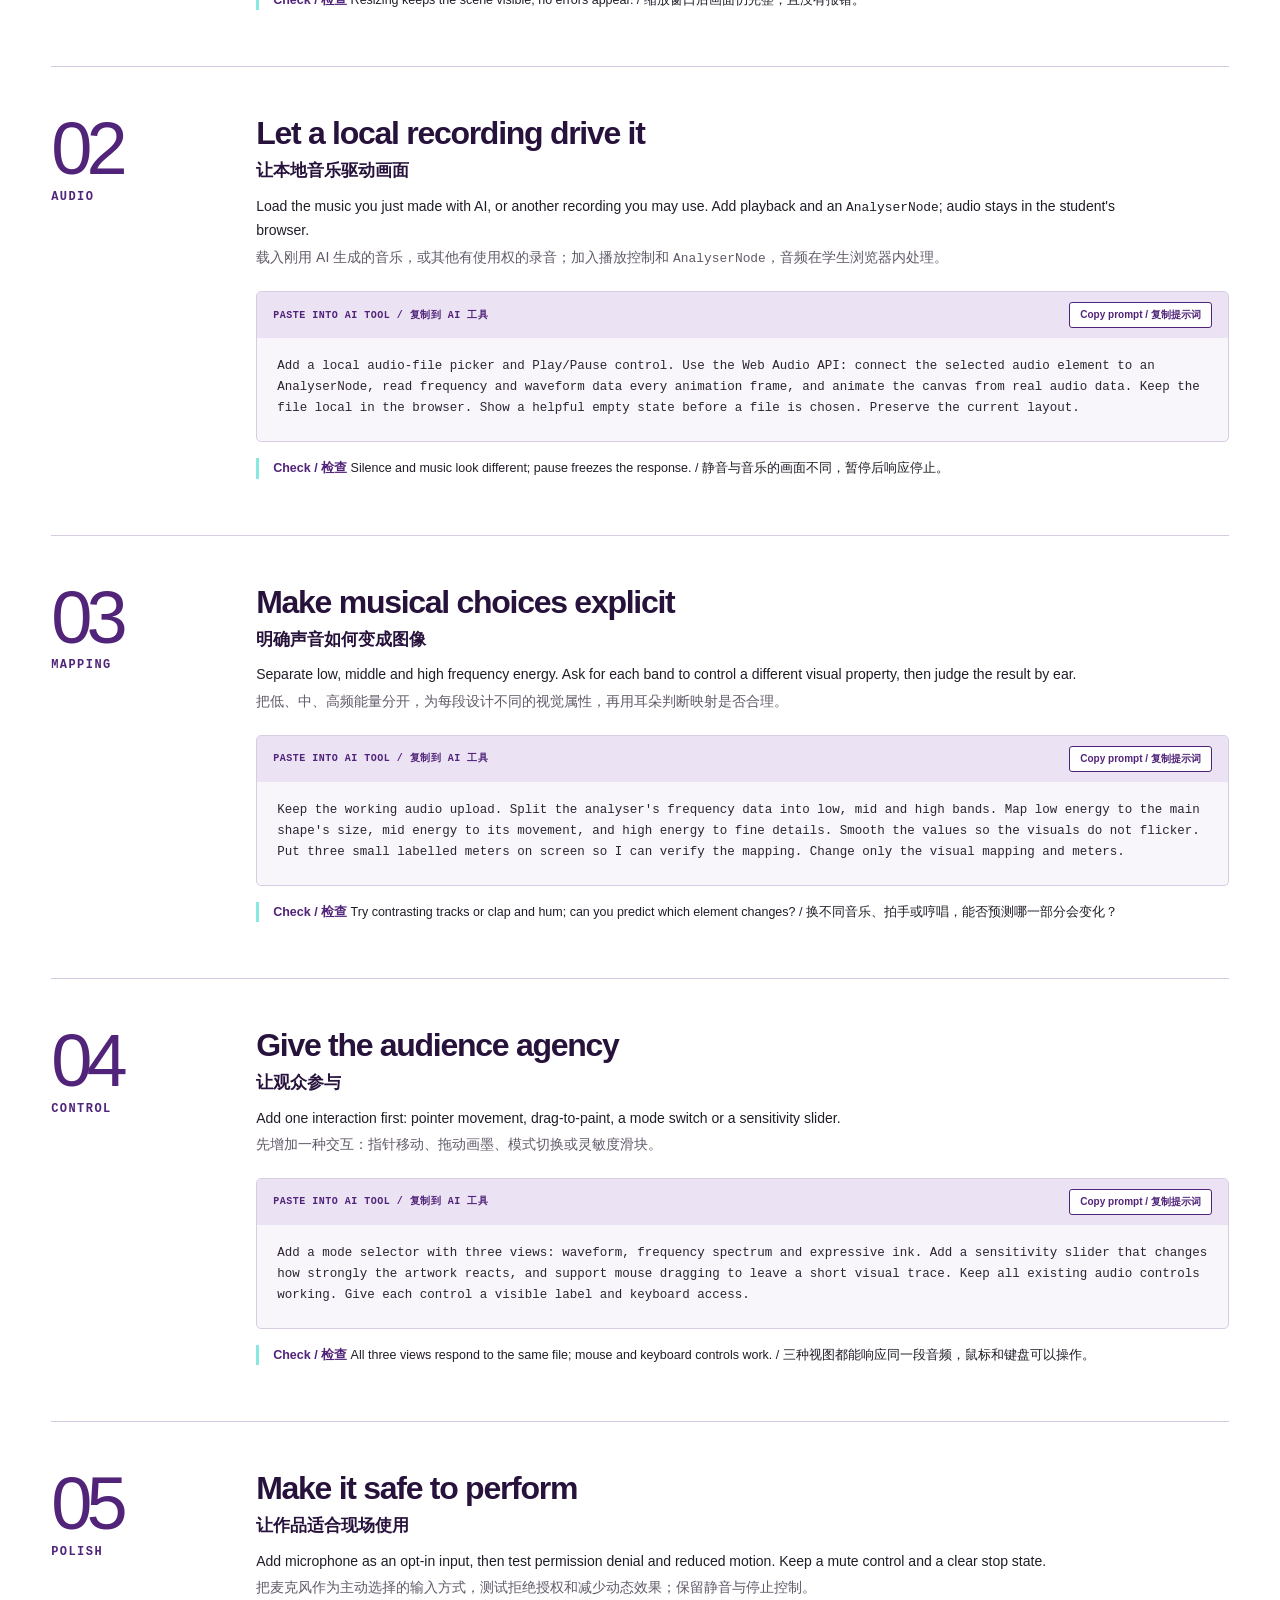
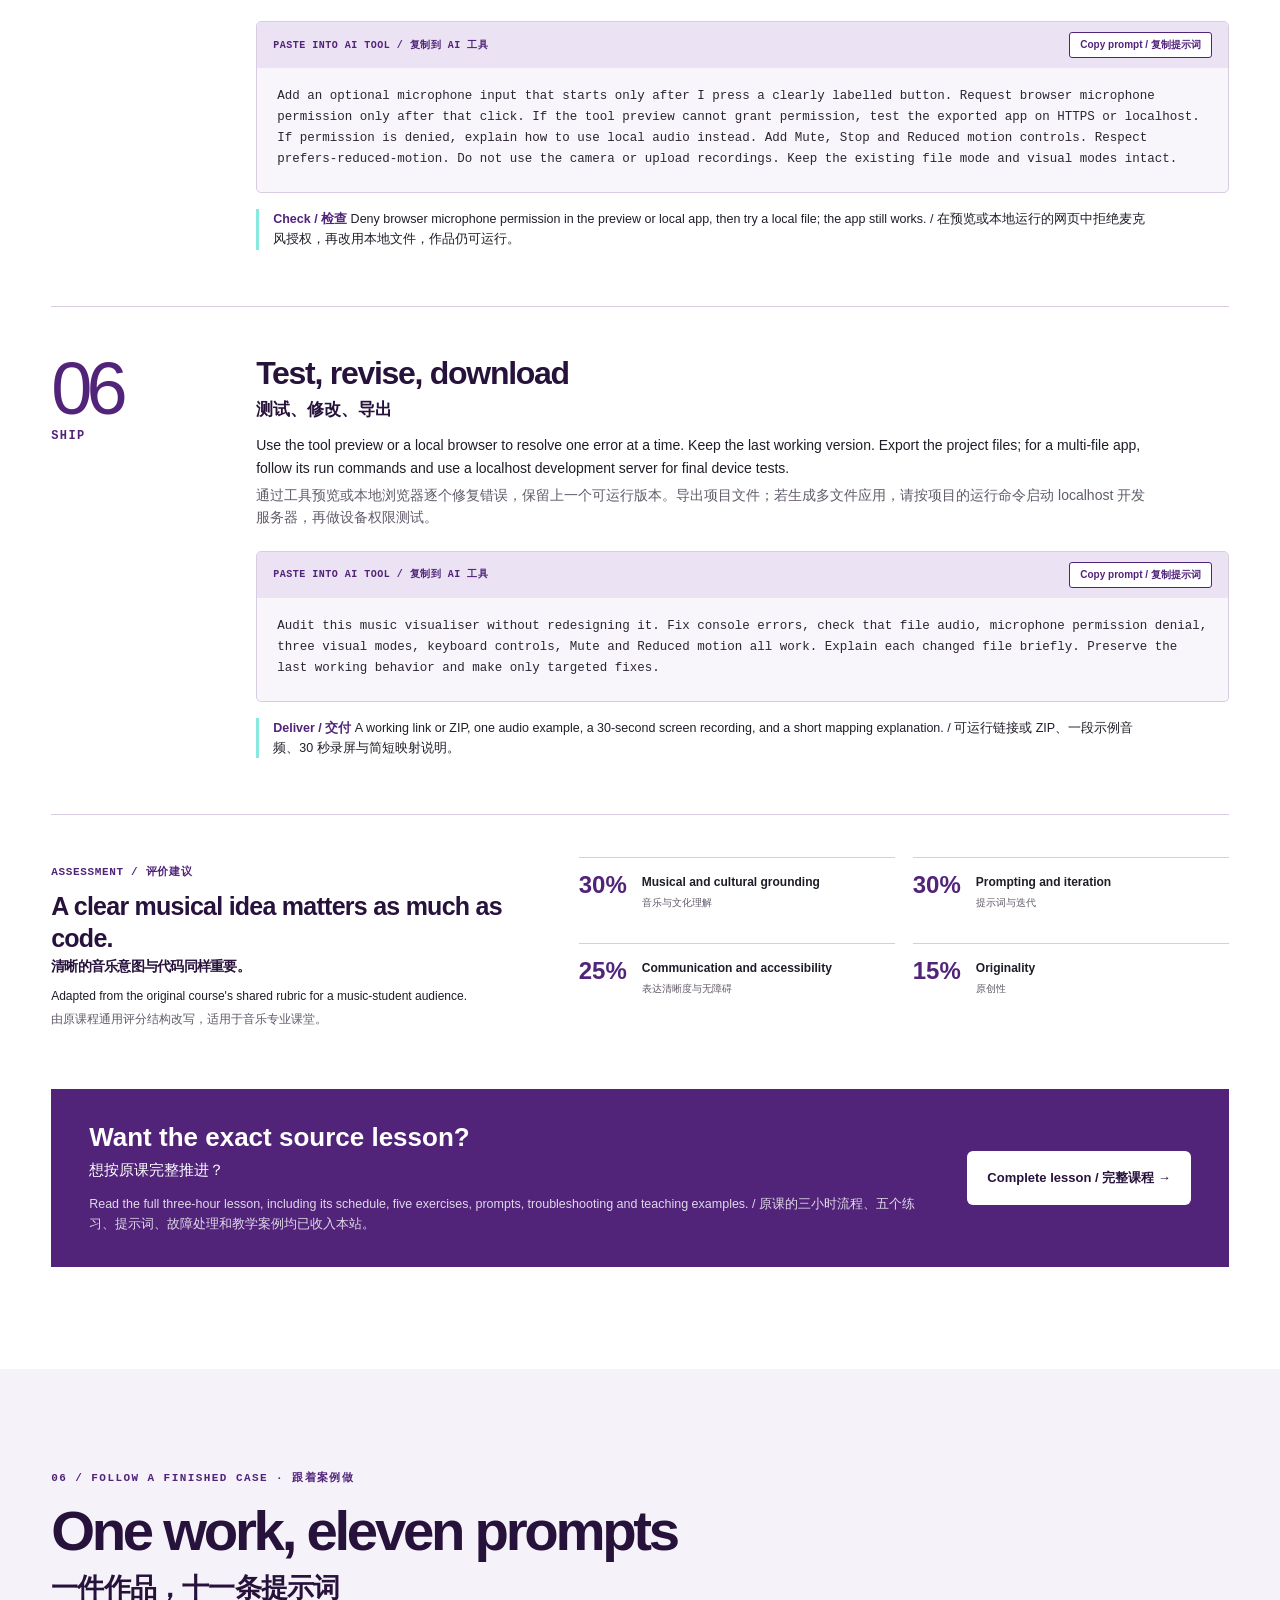
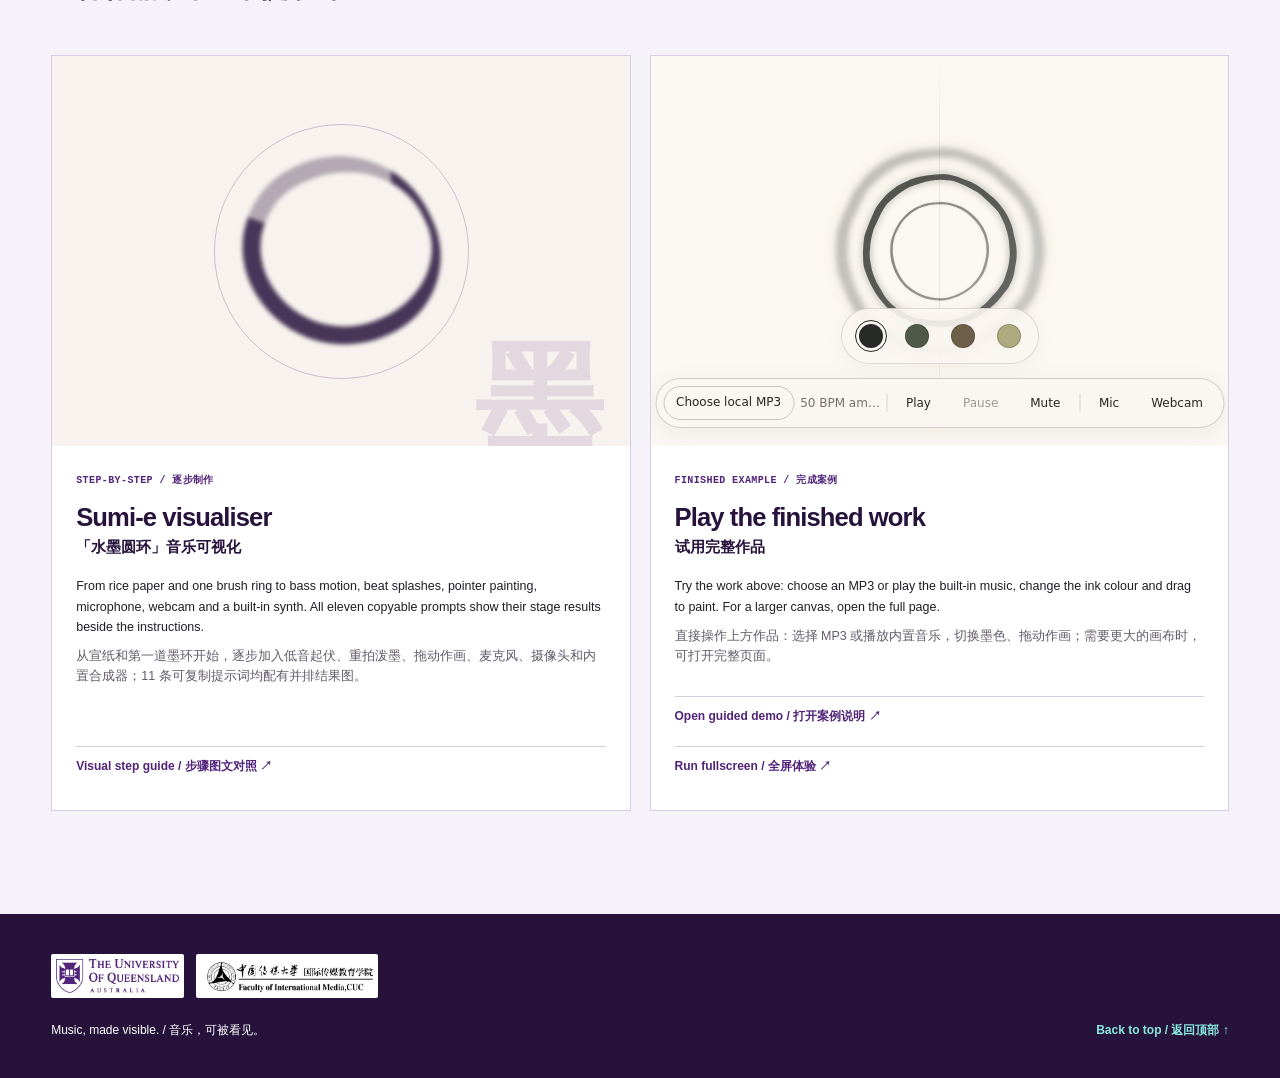
==== commit 94078d1d: "Publish Queensland study tour music visualisation site" ====
--- a/queensland-study-tour/index.html
+++ b/queensland-study-tour/index.html
@@ -187,13 +187,13 @@
         </div>
         <div class="preflight"><h3>Before class / 课前准备</h3><ul><li><span>Access to an AI tool that can generate and revise web code</span><small>可使用具备网页代码生成与修改能力的 AI 工具</small></li><li><span>An AI music tool, or a short audio file you may use</span><small>可使用的 AI 音乐工具，或一段有使用权的短音频</small></li><li><span>Headphones and a modern browser</span><small>耳机与现代浏览器</small></li><li><span>For microphone tests: HTTPS or localhost, and your permission</span><small>测试麦克风需 HTTPS 或 localhost，并由本人授权</small></li></ul></div>
         <div class="class-plan" id="class-plan" aria-label="Three-hour class plan">
-          <div class="class-plan-head"><div><span>THE THREE-HOUR SCORE / 三小时课堂节拍</span><h3>Five exercises build one work.<small>五个练习，完成一件作品。</small></h3></div><p lang="en">Adapted for UQ music students: this timetable adds an AI music creation segment to the source lesson. The six prompts below can be used with ChatGPT, Gemini or another AI coding tool; adapt preview and export steps to the tool you choose.</p></div>
+          <div class="class-plan-head"><div><span>THE THREE-HOUR SCORE / 三小时课堂节拍</span><h3>Two exercises build one work.<small>两个练习，完成一件作品。</small></h3></div><p lang="en">Adapted for UQ music students: this timetable adds an AI music creation segment to the source lesson. The six prompts below can be used with ChatGPT, Gemini or another AI coding tool; adapt preview and export steps to the tool you choose.</p></div>
           <div class="class-plan-row"><time>09:00–09:20</time><strong>Show &amp; decompose <small>演示与拆解</small></strong><span>Observe input → feature → image → interaction. / 观察输入、特征、图像与交互。</span></div>
           <div class="class-plan-row"><time>09:20–10:20</time><strong>Make your own music with AI <small>用 AI 生成你自己的音乐</small></strong><span>Set mood, tempo and instruments; generate a 30–60-second piece, listen, revise once and export the audio. / 设定情绪、速度与配器，生成 30–60 秒音乐；聆听、修改一次并导出音频。</span></div>
-          <div class="class-plan-row"><time>10:20–10:50</time><strong>Ex 1–2 · Canvas + audio <small>画布与声音</small></strong><span>Use your new track to drive one responsive shape; then add low/mid/high bands and beat. / 用刚生成的音乐驱动一个形状，再加入三频段与节拍。</span></div>
-          <div class="class-plan-row"><time>10:50–11:10</time><strong>Ex 3 · One interaction <small>加入一种交互</small></strong><span>Choose mouse, keyboard or microphone; record 30 seconds. / 选择鼠标、键盘或麦克风，录制 30 秒。</span></div>
-          <div class="class-plan-row"><time>11:10–11:40</time><strong>Ex 4 · Visual language <small>建立视觉语言</small></strong><span>Apply three purposeful style choices; remove excess AI effects. / 至少做三项有意图的风格选择，并删去多余效果。</span></div>
-          <div class="class-plan-row"><time>11:40–12:00</time><strong>Ex 5 · Test &amp; share <small>测试与分享</small></strong><span>Test on the classroom computer and projector; submit a working page, 30-second demo, five prompt iterations and backup. / 在课堂电脑和投影上测试；交页面、30 秒演示、至少五轮提示记录和备份。</span></div>
+          <div class="class-plan-row"><time>10:20–10:50</time><strong>Ex 1 · Canvas + audio <small>练习一：画布与声音</small></strong><span>Use your new track to drive one responsive shape; then add low/mid/high bands and beat. / 用刚生成的音乐驱动一个形状，再加入三频段与节拍。</span></div>
+          <div class="class-plan-row"><time>10:50–11:10</time><strong>Ex 2 · One interaction <small>练习二：加入一种交互</small></strong><span>Choose mouse, keyboard or microphone; record 30 seconds. / 选择鼠标、键盘或麦克风，录制 30 秒。</span></div>
+          <div class="class-plan-row"><time>11:10–11:40</time><strong>Visual language <small>建立视觉语言</small></strong><span>Apply three purposeful style choices; remove excess AI effects. / 至少做三项有意图的风格选择，并删去多余效果。</span></div>
+          <div class="class-plan-row"><time>11:40–12:00</time><strong>Test &amp; share <small>测试与分享</small></strong><span>Test on the classroom computer and projector; submit a working page, 30-second demo, five prompt iterations and backup. / 在课堂电脑和投影上测试；交页面、30 秒演示、至少五轮提示记录和备份。</span></div>
         </div>
         <section class="production-process" id="production-process" aria-labelledby="production-title">
           <div class="production-heading"><div><p class="chapter">PRODUCTION PROCESS / 生产流程</p><h3 id="production-title">From a description to a shared work.<small>从一句描述，到可分享的作品。</small></h3></div><p>Five decisions take the idea from a prompt to a page people can see, hear and use.<span lang="zh-CN">五个决定，把灵感变成能看、能听、能操作的网页。</span></p></div>
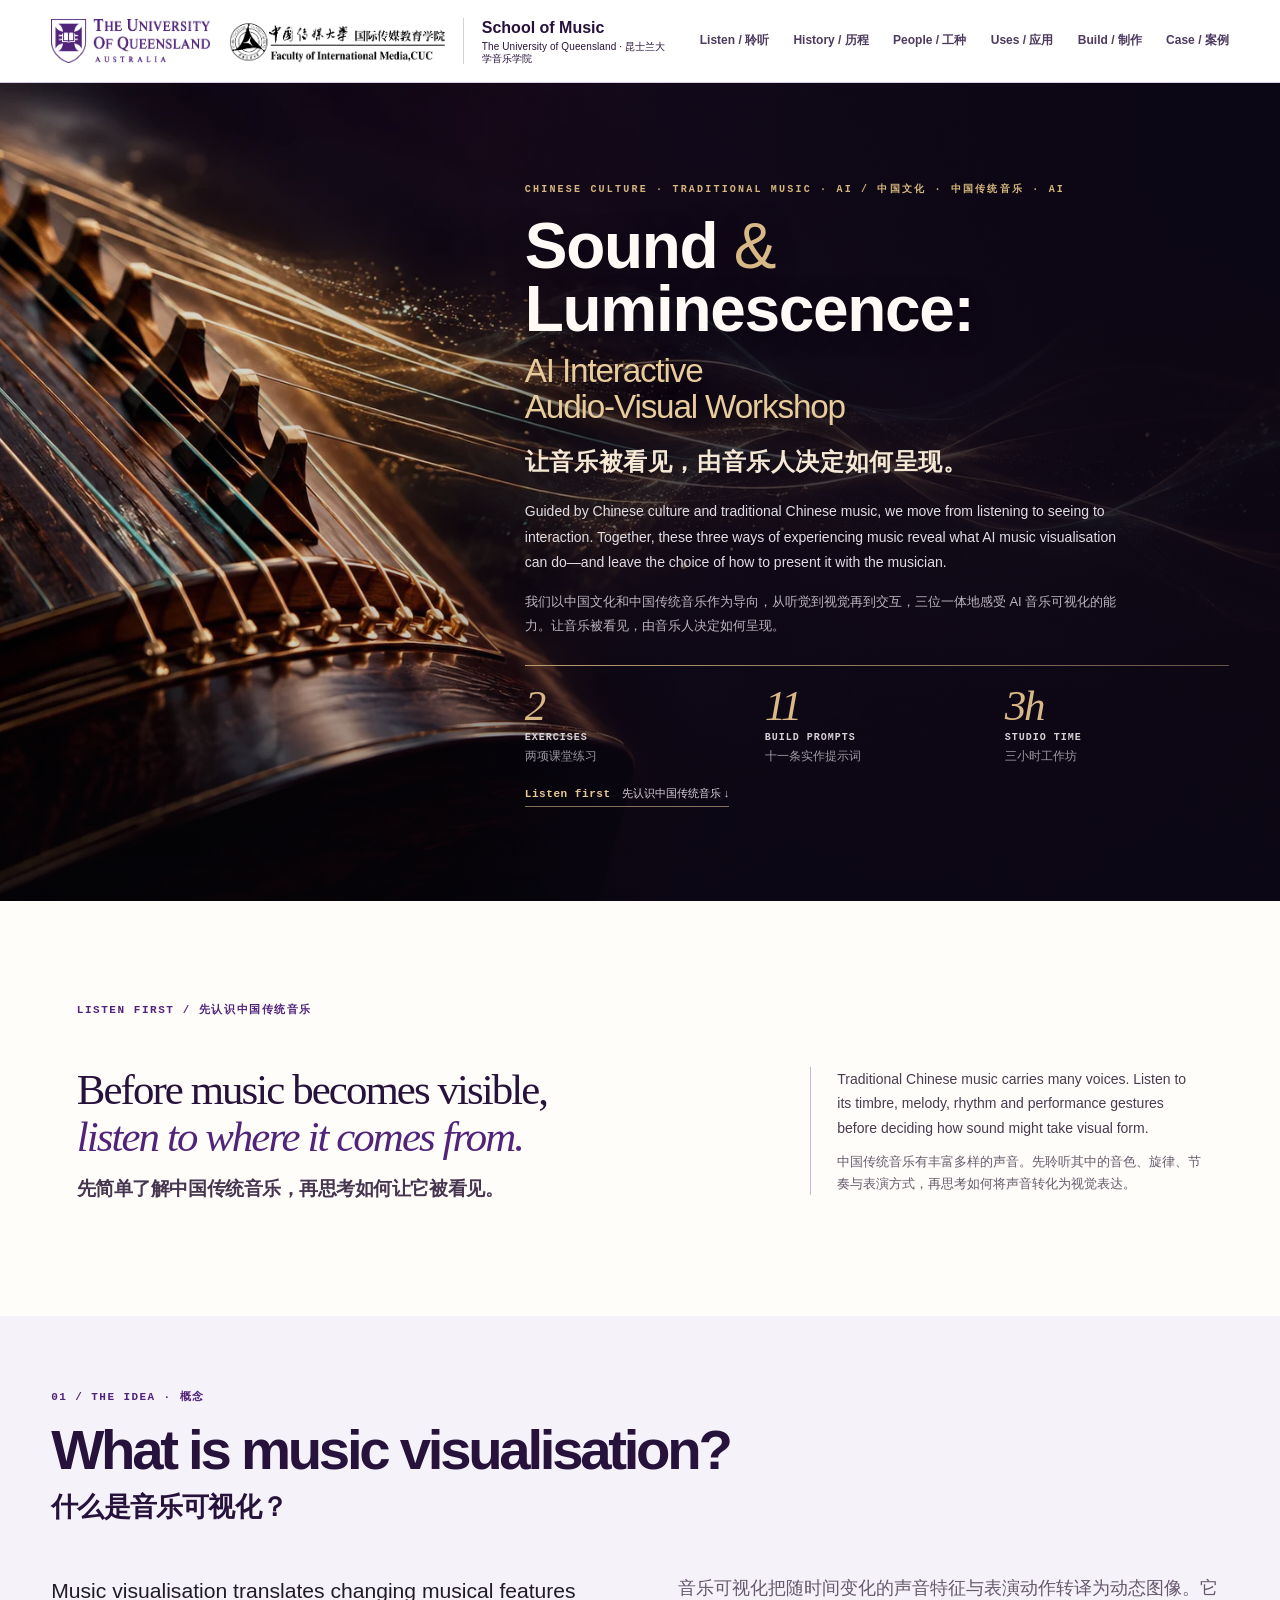
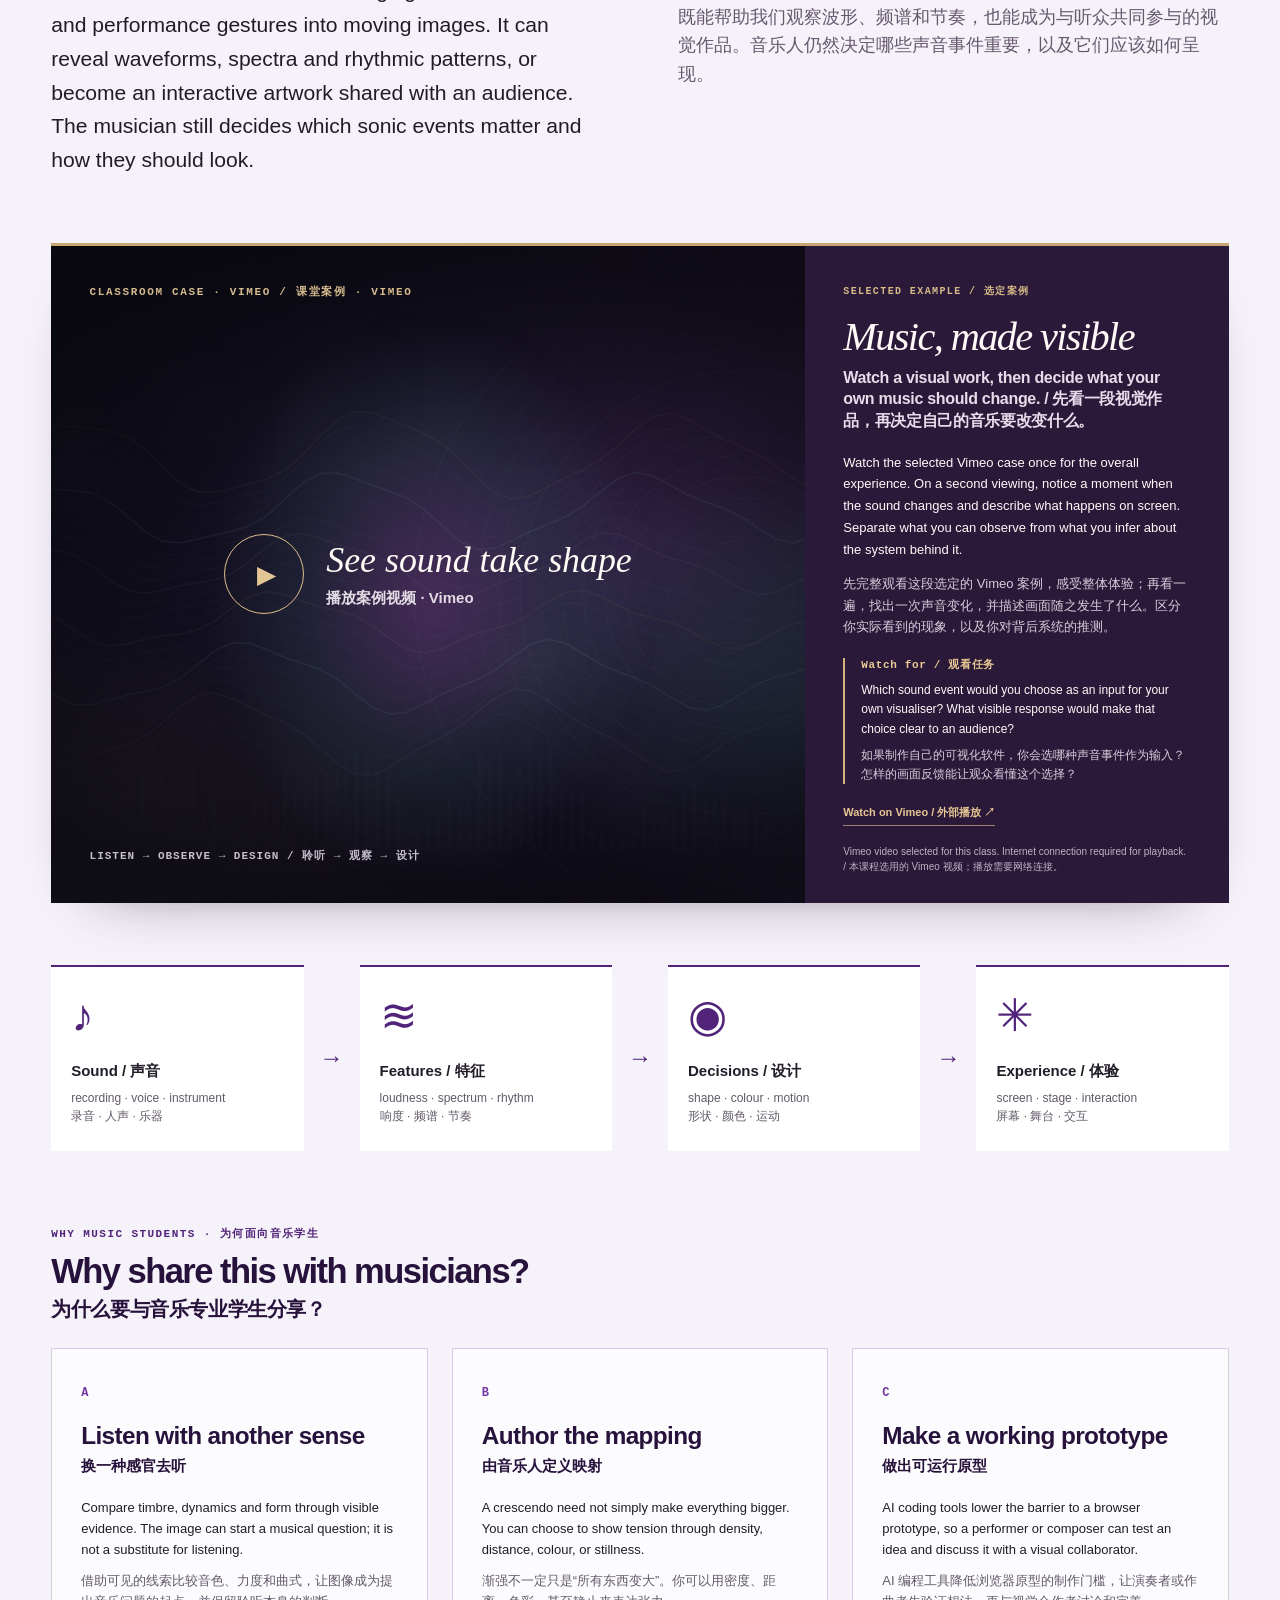
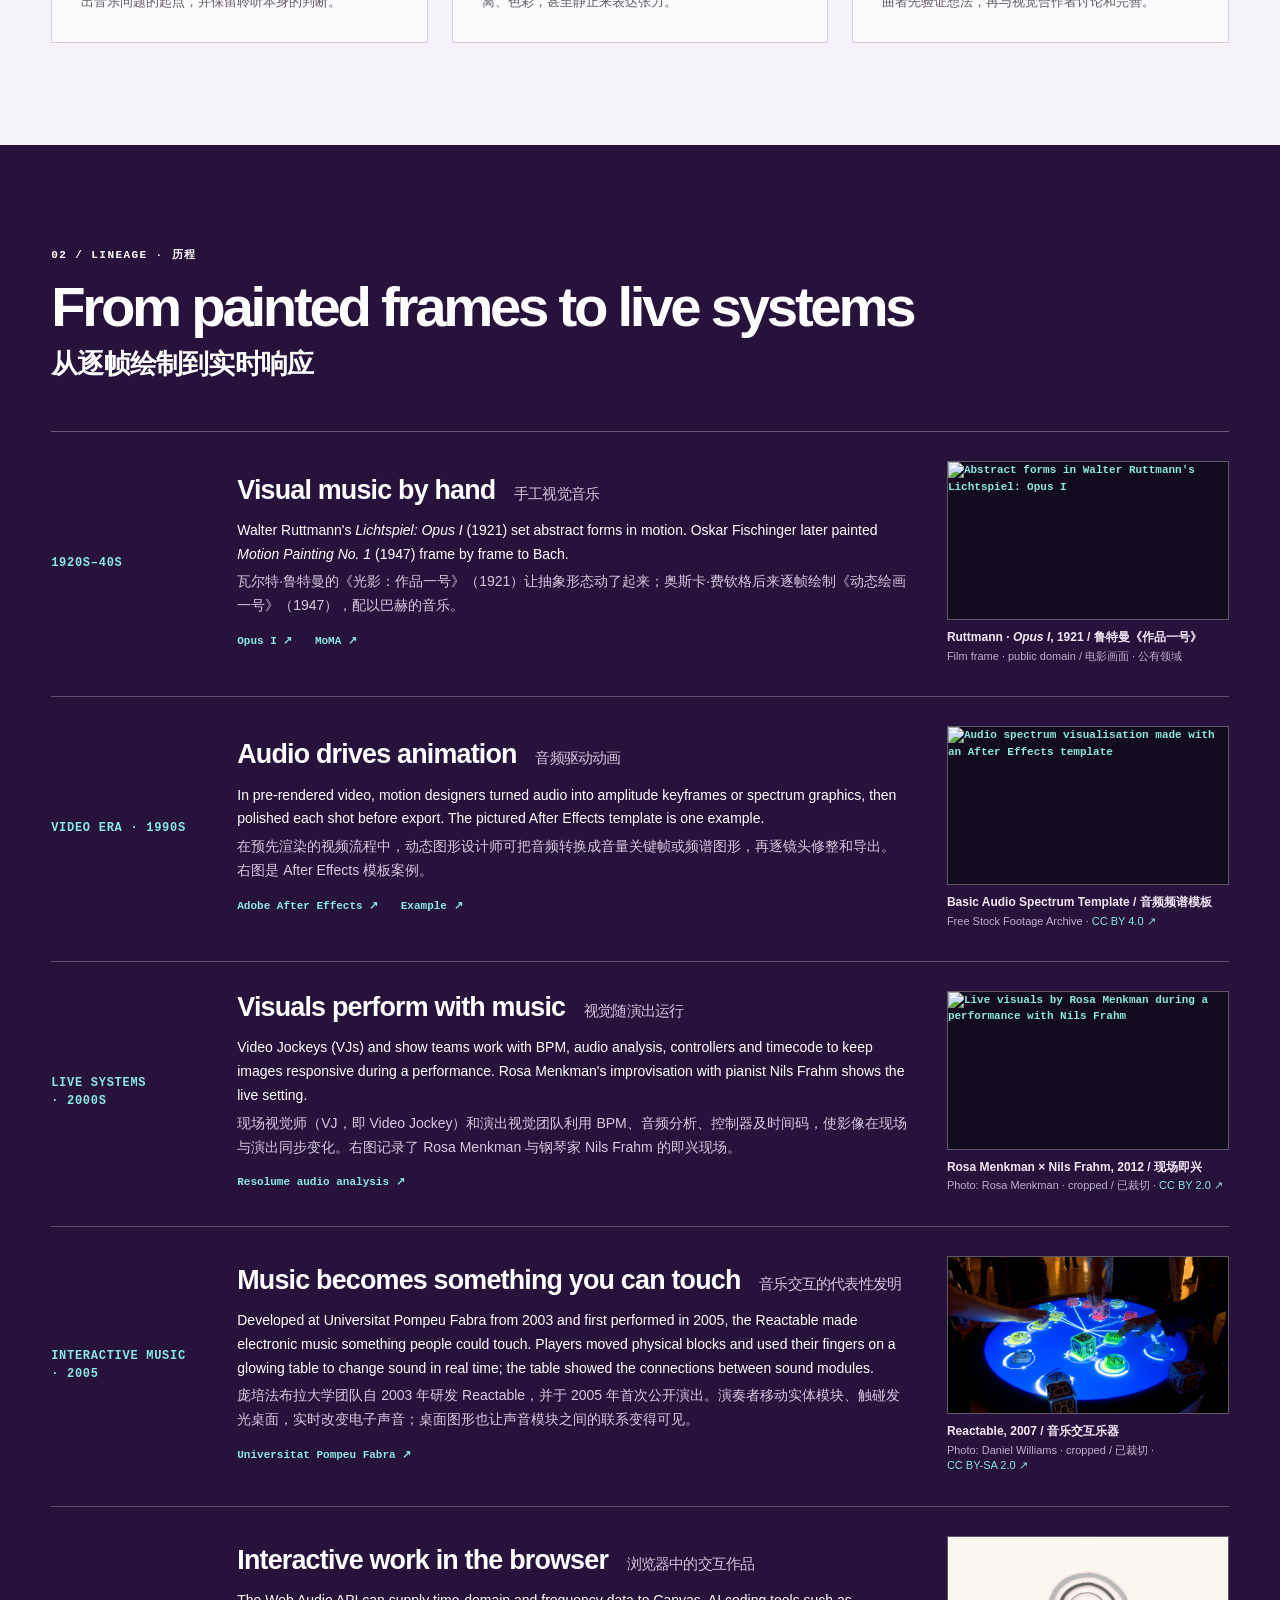
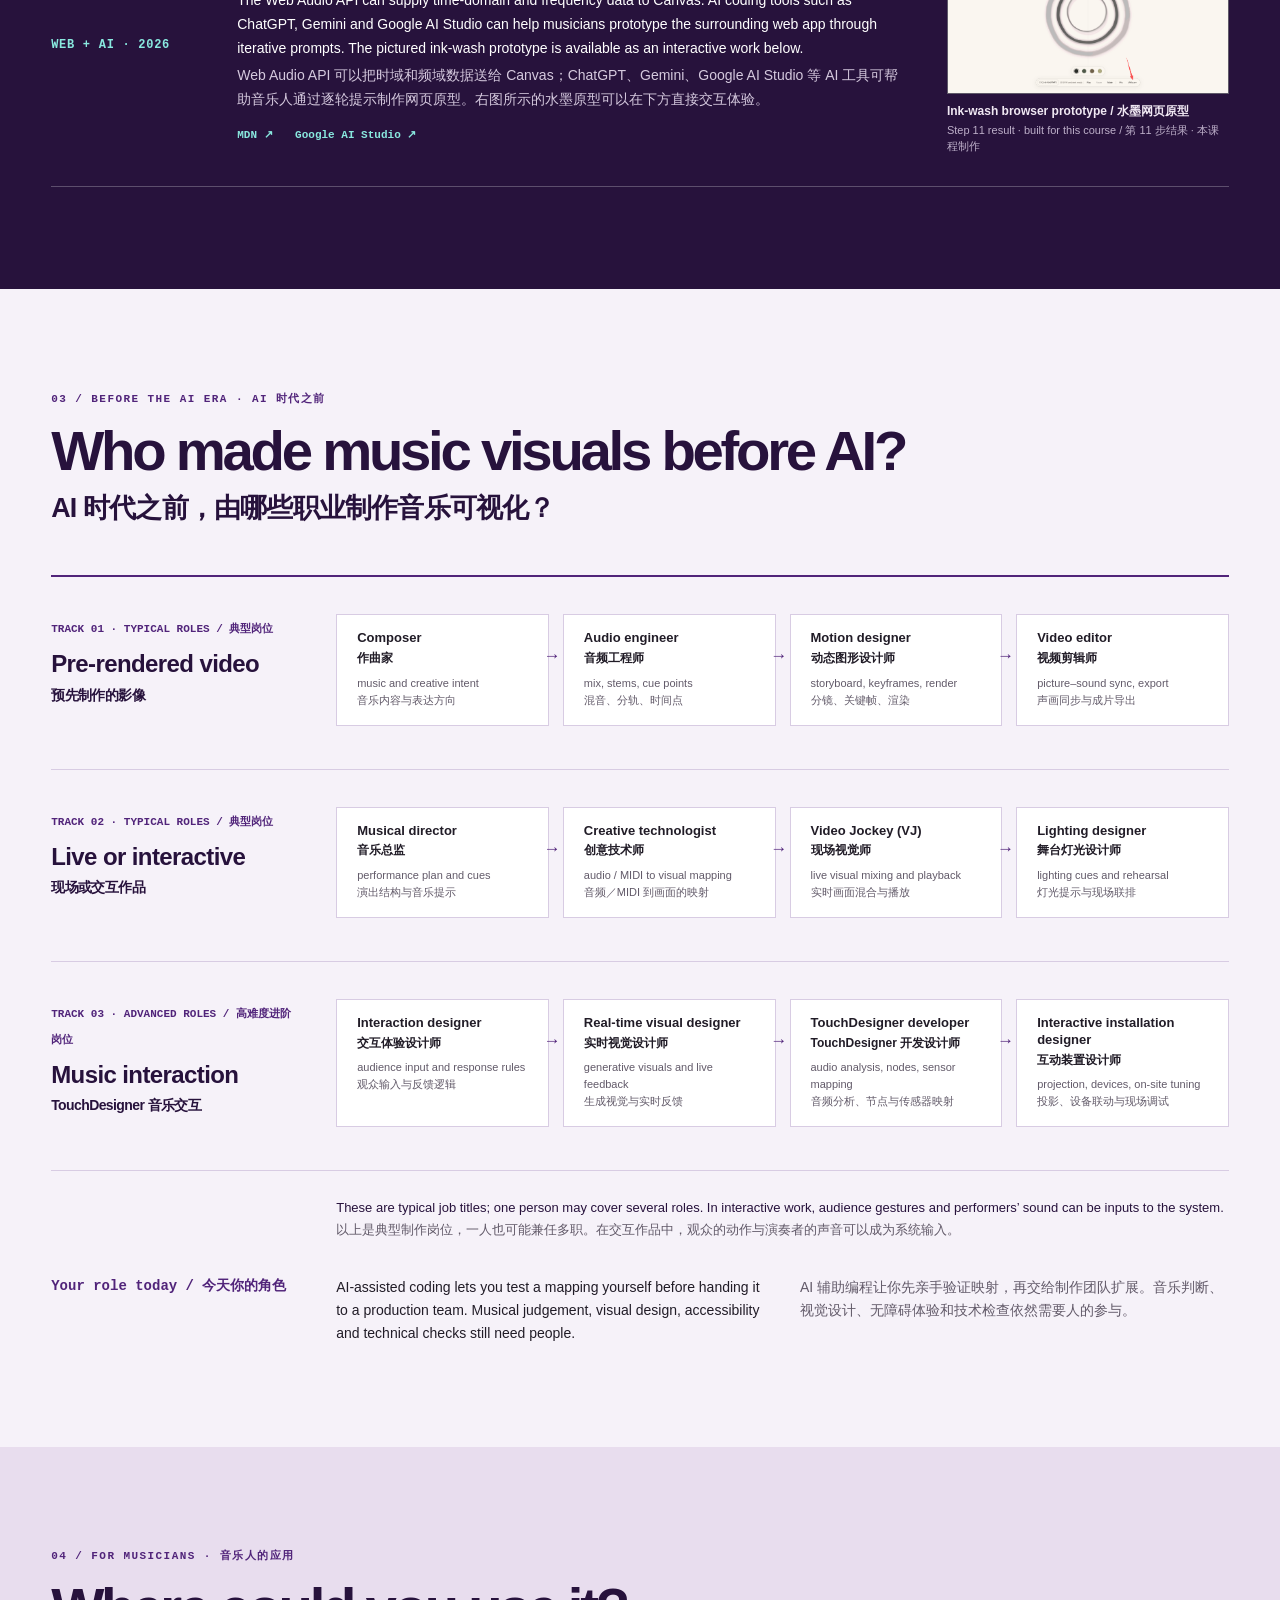
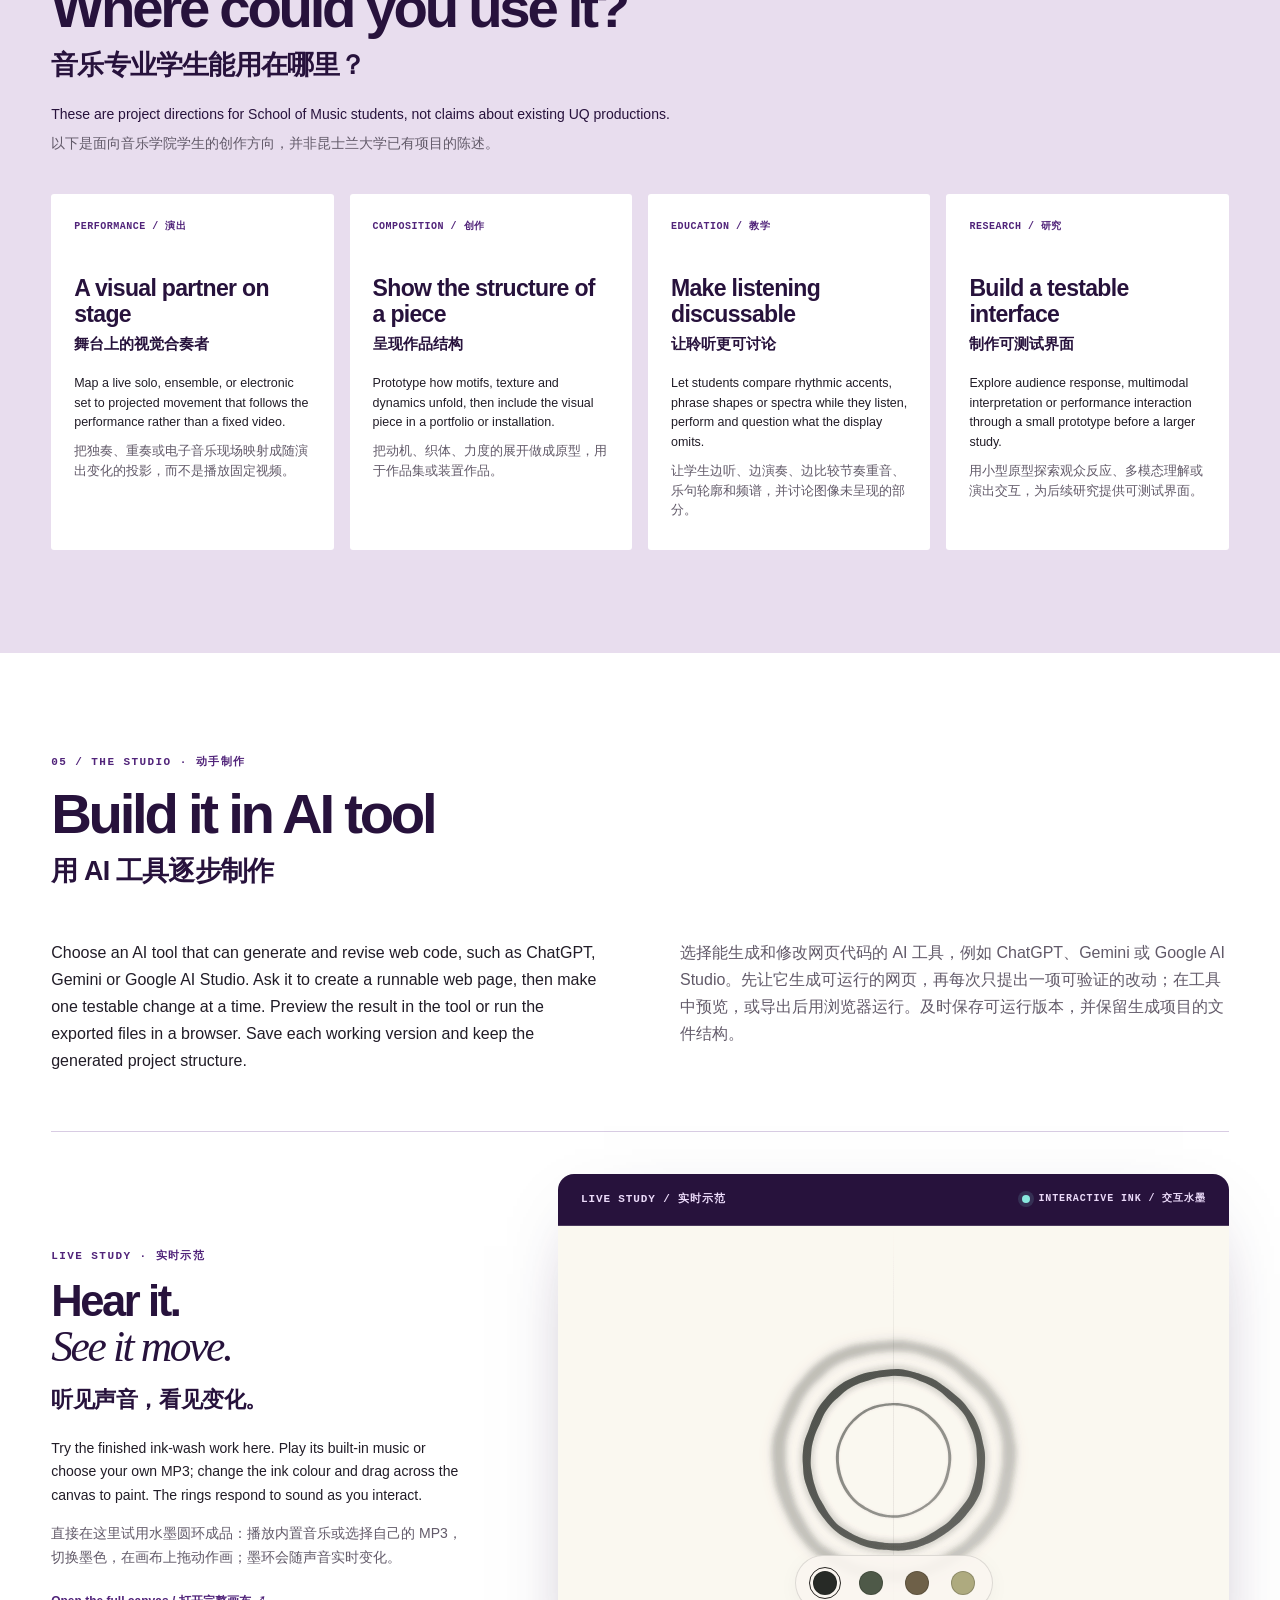
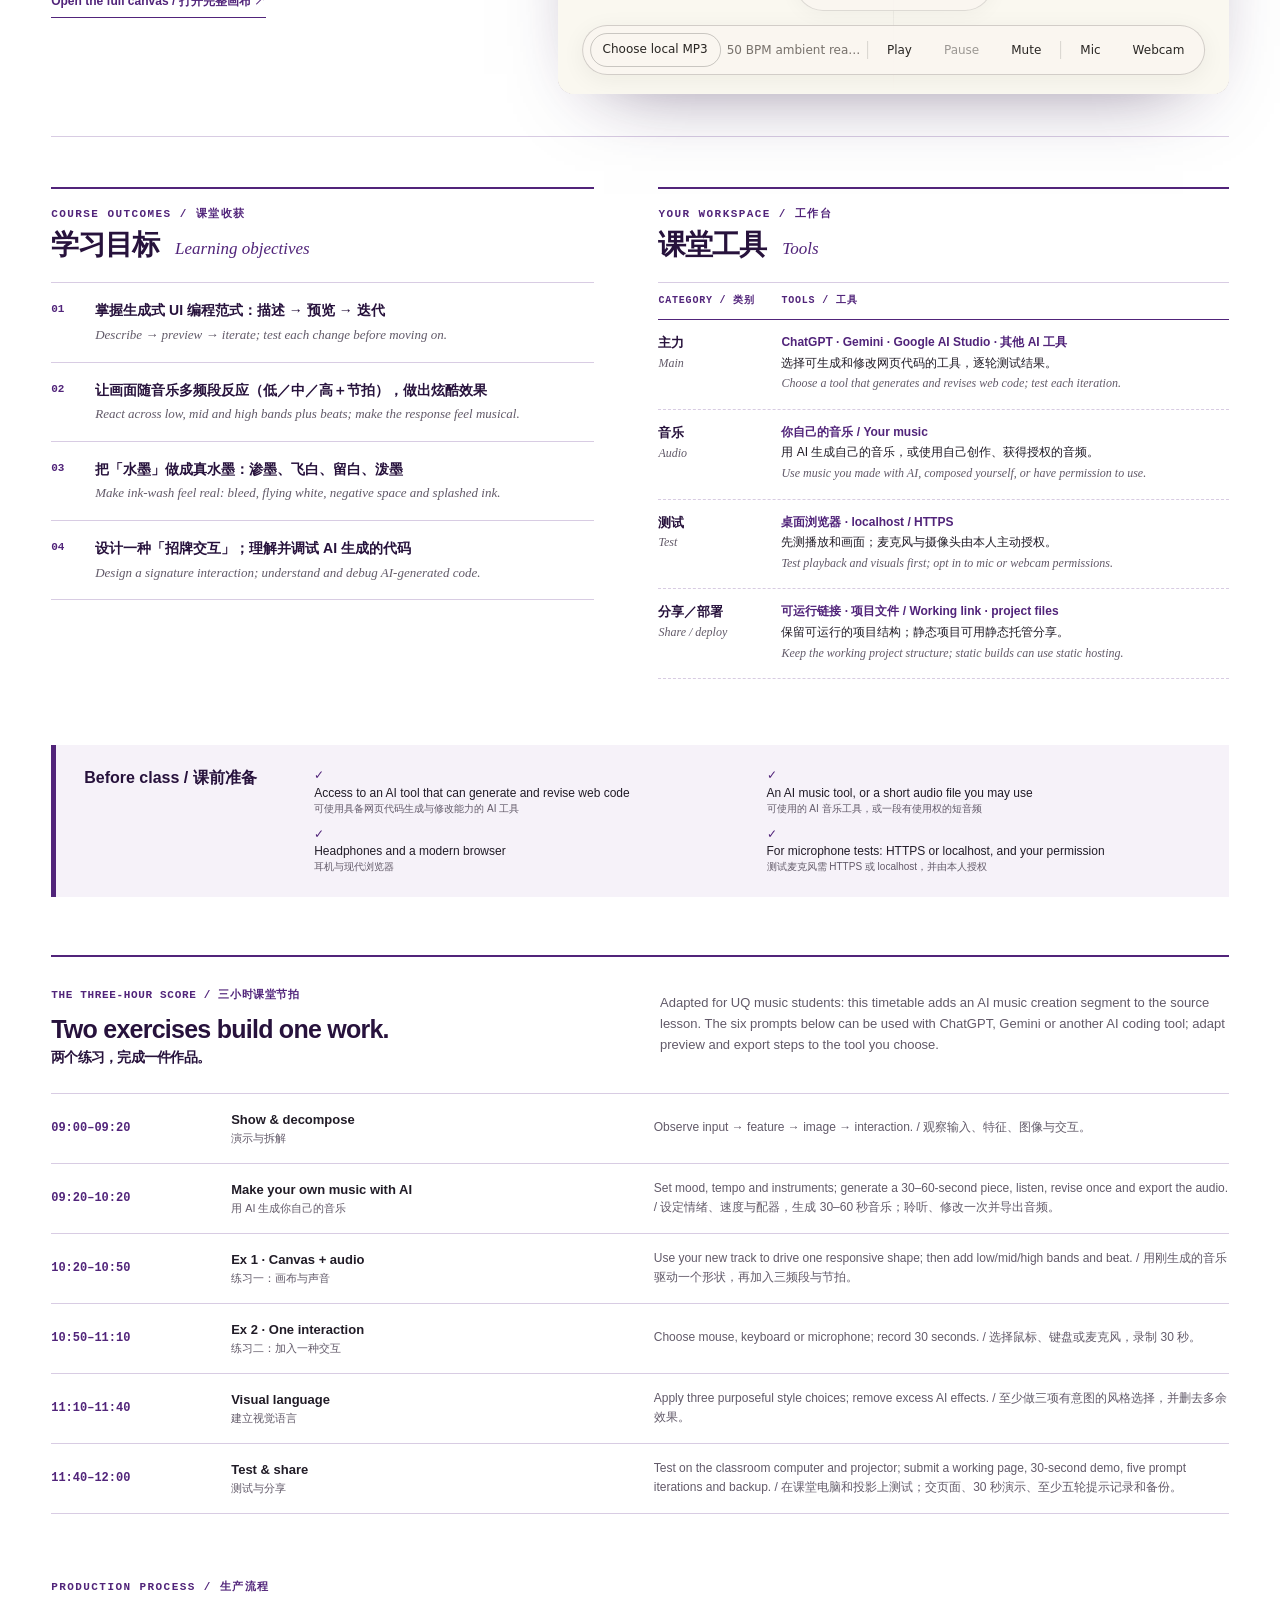
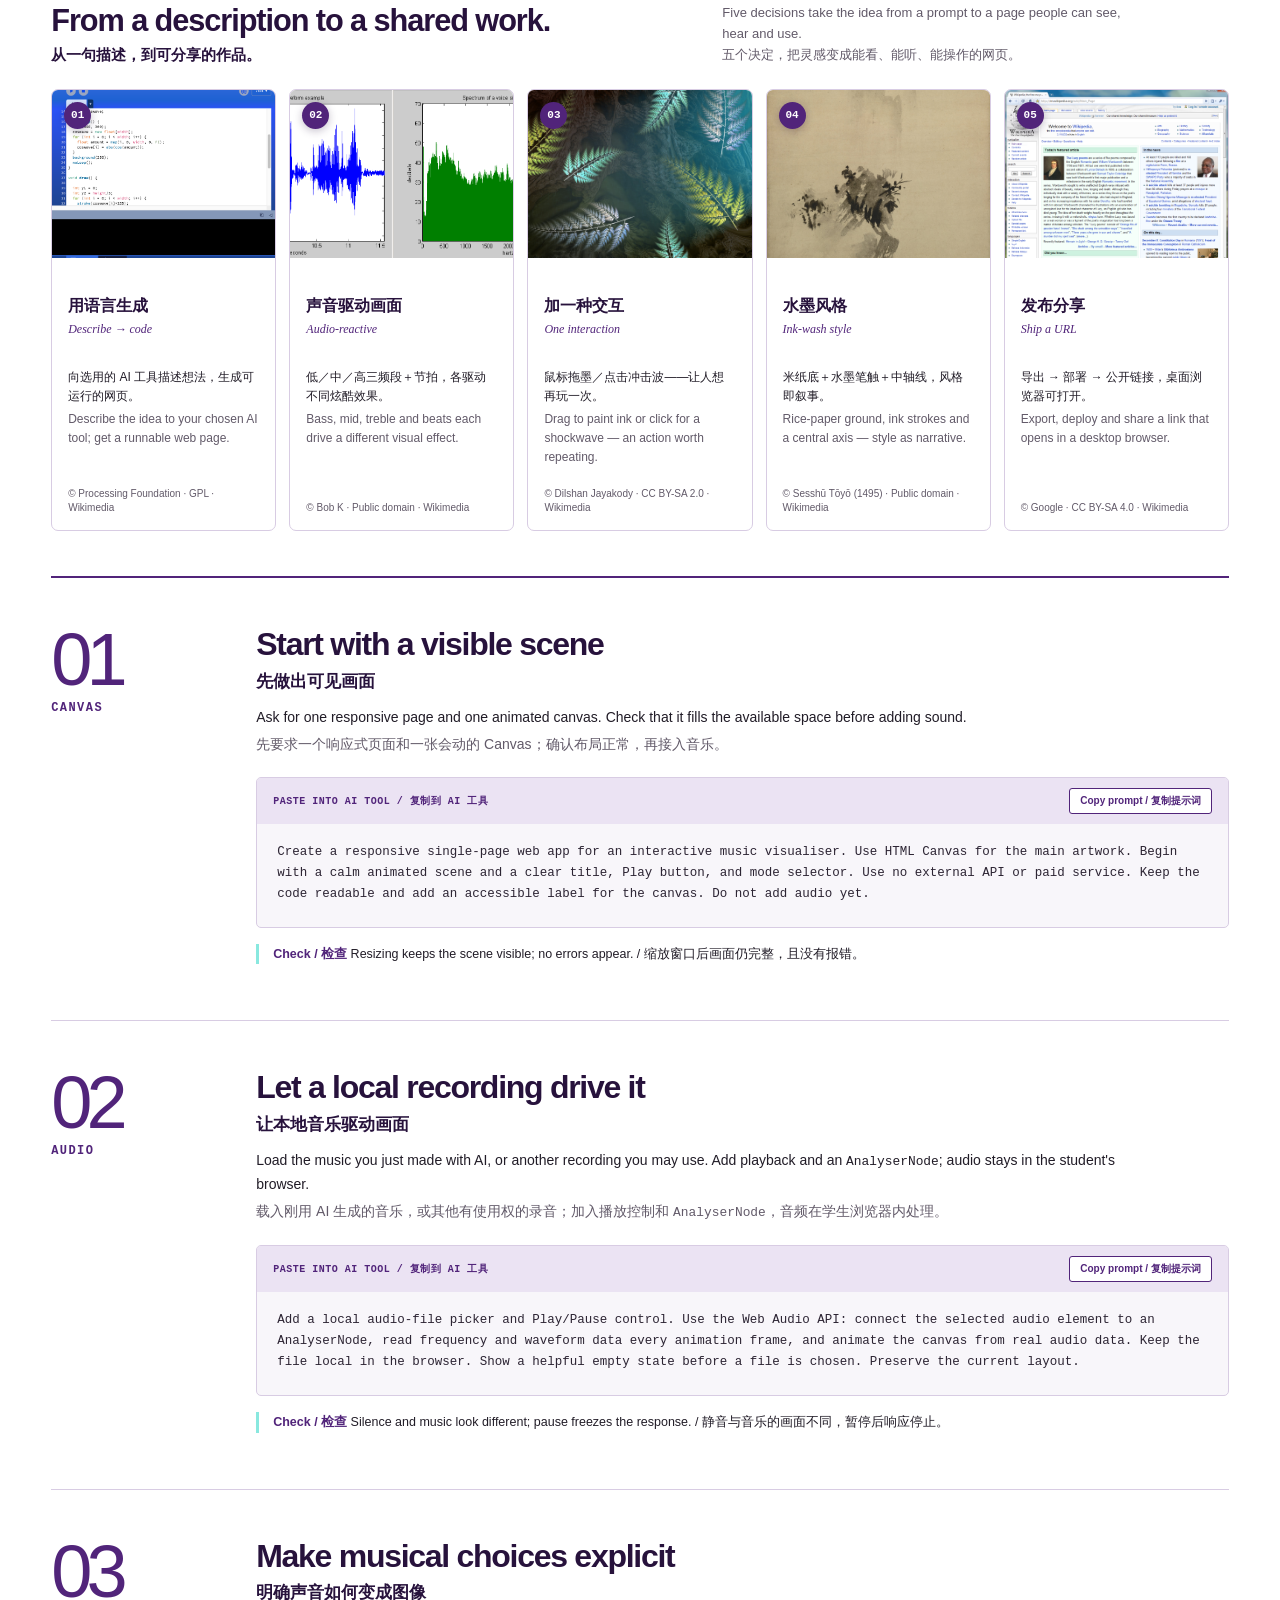
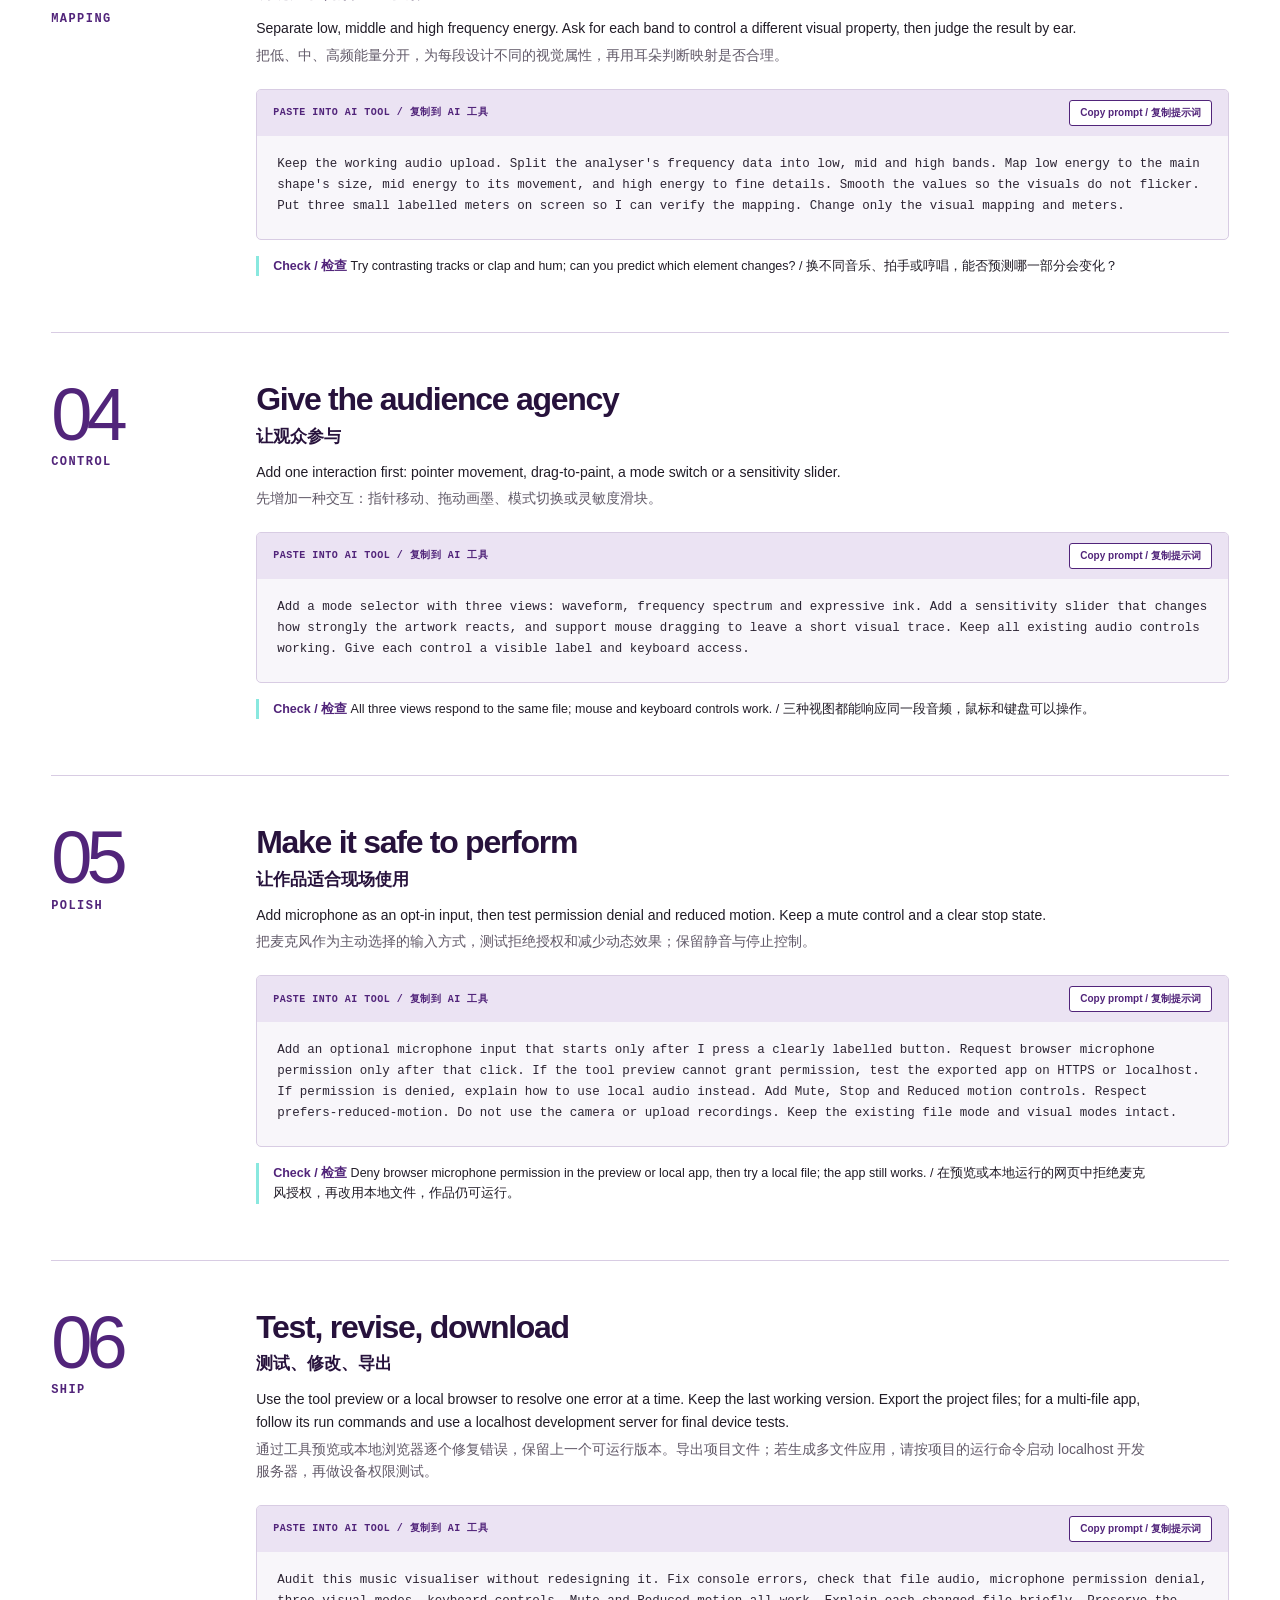
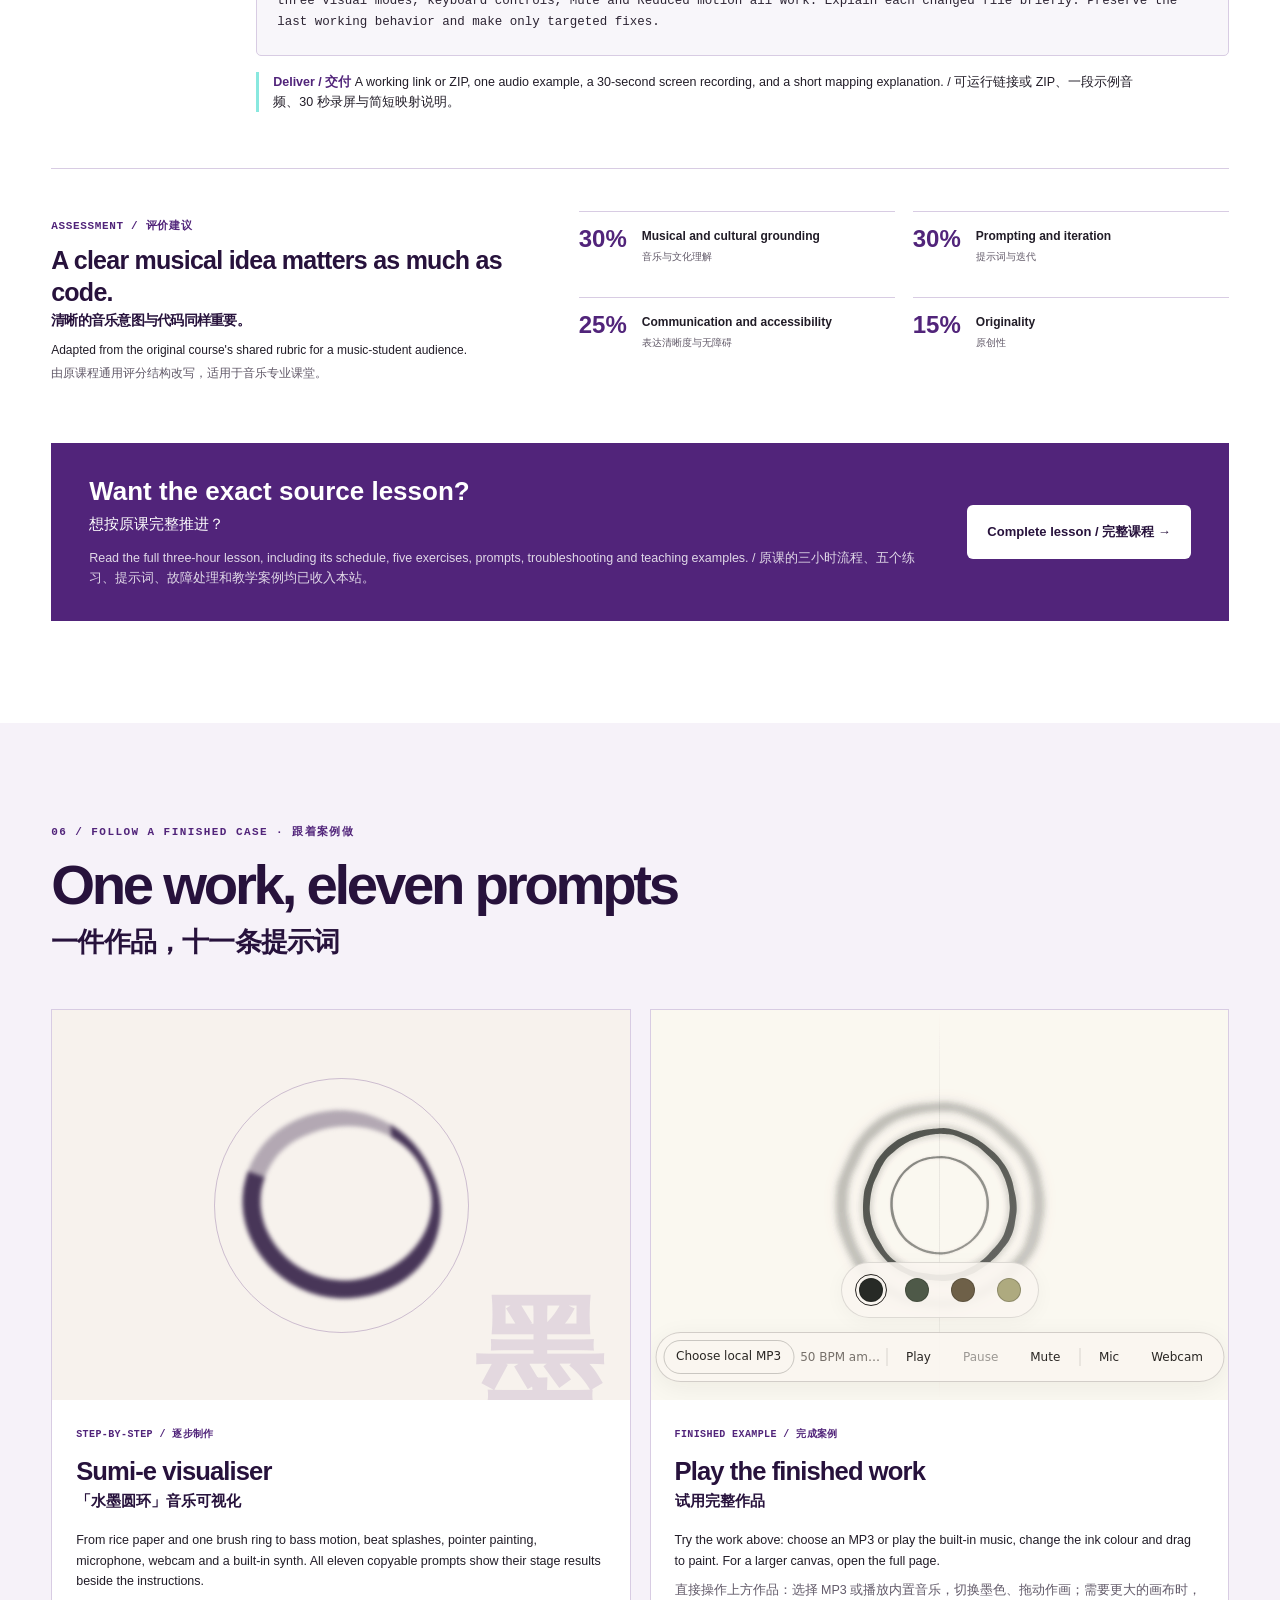
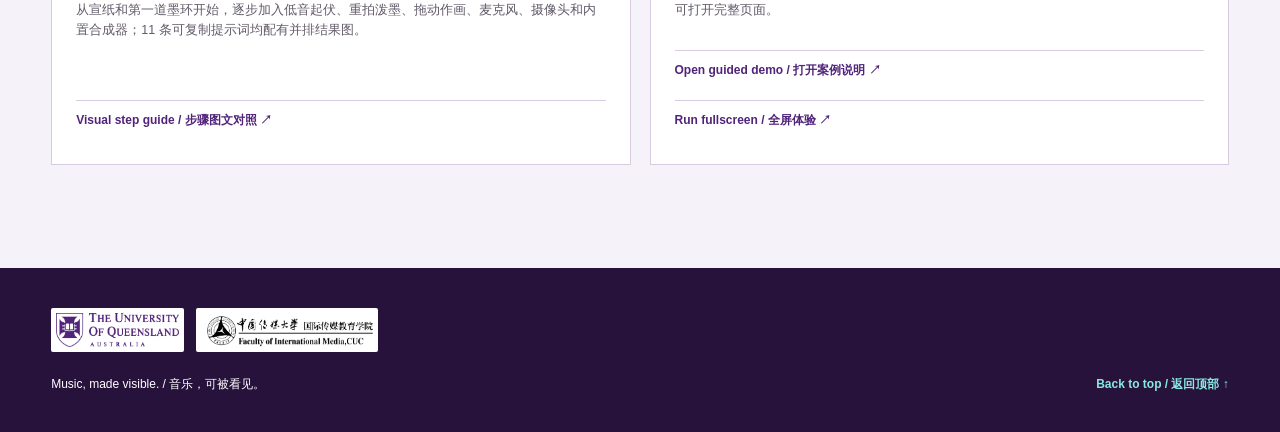
==== commit 2041626a: "Publish Queensland study tour music visualisation site" ====
--- a/queensland-study-tour/index.html
+++ b/queensland-study-tour/index.html
@@ -7,7 +7,7 @@
   <meta name="description" content="Sound &amp; Luminescence: AI Interactive Audio-Visual Workshop. Explore AI music visualisation through Chinese culture and traditional Chinese music, from listening to seeing to interaction.">
   <title>Sound &amp; Luminescence: AI Interactive Audio-Visual Workshop</title>
   <link rel="icon" type="image/svg+xml" href="data:image/svg+xml,%3Csvg xmlns='http://www.w3.org/2000/svg' viewBox='0 0 64 64'%3E%3Crect width='64' height='64' rx='14' fill='%2351247a'/%3E%3Cpath d='M10 34h8l5-13 8 26 7-21 5 8h11' fill='none' stroke='white' stroke-width='4' stroke-linecap='round' stroke-linejoin='round'/%3E%3C/svg%3E">
-  <link rel="stylesheet" href="styles.css?v=bridge-layout-3">
+  <link rel="stylesheet" href="styles.css?v=bridge-layout-4">
   <script defer src="app.js?v=ink-embed-1"></script>
 </head>
 <body>
@@ -205,18 +205,6 @@
             <article class="production-card"><div class="production-image"><img src="assets/production/chromium-browser.png" alt="浏览器中打开的网页" loading="lazy"><span>05</span></div><div class="production-copy"><h4>发布分享<small>Ship a URL</small></h4><p lang="zh-CN">导出 → 部署 → 公开链接，桌面浏览器可打开。</p><p lang="en">Export, deploy and share a link that opens in a desktop browser.</p><small class="production-credit">© Google · CC BY-SA 4.0 · Wikimedia</small></div></article>
           </div>
         </section>
-        <section class="lecture-demo" id="lecture-demo" aria-labelledby="lecture-title">
-          <div class="lecture-header"><div><p class="chapter">LECTURE + LIVE DEMO / 讲座＋现场演示</p><h3 id="lecture-title">用语言「画」出网页<small>Draw a web page with words.</small></h3></div><p>09:00–09:20 · 约 20 分钟 · 教师演示<br><span lang="en">~20 min · teacher demo</span></p></div>
-          <div class="lecture-grid">
-            <ol class="lecture-points">
-              <li><span class="lecture-number">01</span><div><strong>生成式 UI 是什么</strong><p lang="zh-CN">「先描述想法，再让 AI 工具生成可运行的网页，并亲自测试。」</p><p lang="en">Describe the page, let an AI tool generate it, then test the result.</p></div></li>
-              <li><span class="lecture-number">02</span><div><strong>现场一条 prompt（约 5 分钟）</strong><p lang="zh-CN">用选定的 AI 工具生成「音频反应的水墨泼墨＋辉光粒子」页面，当场加载音频；低音一来，墨点炸开。</p><p lang="en">Build an audio-reactive ink-and-particles page, then load music live and watch the bass trigger ink bursts.</p></div></li>
-              <li><span class="lecture-number">03</span><div><strong>报错 = 沟通失败</strong><p lang="zh-CN">故意触发一个错误，把报错原样粘回所用的 AI 工具，请它定位并修复。</p><p lang="en">Trigger an error on purpose; paste the exact message into the AI tool and ask for a targeted fix.</p></div></li>
-              <li><span class="lecture-number">04</span><div><strong>抛出今日任务</strong><p lang="zh-CN">用自己的音乐，做一张可分享的声音驱动水墨交互页面。</p><p lang="en">Turn your own music into a shareable, sound-reactive ink-wash experience.</p></div></li>
-            </ol>
-            <figure class="lecture-visual"><img src="assets/production/generative-fern.jpg" alt="蕨叶形态的生成式视觉示意" loading="lazy"><figcaption>Generative / creative-coding visuals (illustrative)<span lang="zh-CN">生成式／创意编程视觉（示意）</span><small>© Dilshan Jayakody · CC BY-SA 2.0 · Wikimedia</small></figcaption></figure>
-          </div>
-        </section>
         <div class="build-steps">
           <article class="build-step" id="step-1"><div class="step-index"><span>01</span><small>CANVAS</small></div><div class="step-body"><h3>Start with a visible scene<span>先做出可见画面</span></h3><p lang="en">Ask for one responsive page and one animated canvas. Check that it fills the available space before adding sound.</p><p lang="zh-CN">先要求一个响应式页面和一张会动的 Canvas；确认布局正常，再接入音乐。</p><div class="prompt-box"><div class="prompt-head"><span>PASTE INTO AI TOOL / 复制到 AI 工具</span><button type="button" class="copy-prompt">Copy prompt / 复制提示词</button></div><pre>Create a responsive single-page web app for an interactive music visualiser. Use HTML Canvas for the main artwork. Begin with a calm animated scene and a clear title, Play button, and mode selector. Use no external API or paid service. Keep the code readable and add an accessible label for the canvas. Do not add audio yet.</pre></div><p class="check"><b>Check / 检查</b> Resizing keeps the scene visible; no errors appear. / 缩放窗口后画面仍完整，且没有报错。</p></div></article>
           <article class="build-step" id="step-2"><div class="step-index"><span>02</span><small>AUDIO</small></div><div class="step-body"><h3>Let a local recording drive it<span>让本地音乐驱动画面</span></h3><p lang="en">Load the music you just made with AI, or another recording you may use. Add playback and an <code>AnalyserNode</code>; audio stays in the student's browser.</p><p lang="zh-CN">载入刚用 AI 生成的音乐，或其他有使用权的录音；加入播放控制和 <code>AnalyserNode</code>，音频在学生浏览器内处理。</p><div class="prompt-box"><div class="prompt-head"><span>PASTE INTO AI TOOL / 复制到 AI 工具</span><button type="button" class="copy-prompt">Copy prompt / 复制提示词</button></div><pre>Add a local audio-file picker and Play/Pause control. Use the Web Audio API: connect the selected audio element to an AnalyserNode, read frequency and waveform data every animation frame, and animate the canvas from real audio data. Keep the file local in the browser. Show a helpful empty state before a file is chosen. Preserve the current layout.</pre></div><p class="check"><b>Check / 检查</b> Silence and music look different; pause freezes the response. / 静音与音乐的画面不同，暂停后响应停止。</p></div></article>
--- a/queensland-study-tour/styles.css
+++ b/queensland-study-tour/styles.css
@@ -284,23 +284,6 @@
   .production-copy p { margin-top: 10px; font-size: 12px; line-height: 1.55; }
   .production-copy p[lang="en"] { margin-top: 5px; color: var(--muted); }
   .production-credit { display: block; margin-top: auto; padding-top: 21px; color: var(--muted); font: 10px/1.35 var(--body); }
-  .lecture-demo { margin-bottom: 68px; padding: 29px 34px 34px; border-left: 5px solid var(--uq); background: var(--lilac-soft); scroll-margin-top: 104px; }
-  .lecture-header { display: flex; justify-content: space-between; align-items: end; gap: 28px; padding-bottom: 20px; border-bottom: 1px solid var(--line); }
-  .lecture-header h3 { margin-top: 7px; color: var(--uq-deep); font: 850 clamp(25px,2.3vw,32px)/1.2 "Microsoft YaHei",var(--display); letter-spacing: -.035em; }
-  .lecture-header h3 small { display: block; margin-top: 6px; color: var(--uq); font: italic 16px/1.35 Georgia,serif; letter-spacing: 0; }
-  .lecture-header > p { color: var(--uq); font: 700 12px/1.55 var(--mono); text-align: right; }
-  .lecture-header > p span { color: var(--muted); font-weight: 500; }
-  .lecture-grid { display: grid; grid-template-columns: minmax(0,1.2fr) minmax(0,.85fr); gap: clamp(28px,4vw,56px); padding-top: 25px; }
-  .lecture-points { display: grid; gap: 17px; margin: 0; padding: 0; list-style: none; }
-  .lecture-points li { display: grid; grid-template-columns: 24px minmax(0,1fr); gap: 13px; }
-  .lecture-number { display: grid; place-items: center; width: 22px; height: 22px; border-radius: 50%; background: var(--uq); color: white; font: 750 9px/1 var(--mono); }
-  .lecture-points strong { color: var(--uq-deep); font: 750 14px/1.45 "Microsoft YaHei",var(--body); }
-  .lecture-points p { margin-top: 3px; font-size: 12.5px; line-height: 1.55; }
-  .lecture-points p[lang="en"] { color: var(--muted); }
-  .lecture-visual { min-width: 0; margin: 0; }
-  .lecture-visual img { display: block; width: 100%; aspect-ratio: 4 / 3; object-fit: cover; border-radius: 5px; }
-  .lecture-visual figcaption { display: grid; gap: 2px; margin-top: 9px; color: var(--muted); font-size: 11px; line-height: 1.35; }
-  .lecture-visual figcaption small { font-size: 10px; }
   .build-steps { border-top: 2px solid var(--uq); }
   .build-step { display: grid; grid-template-columns: 170px 1fr; gap: 35px; padding: 49px 0 56px; border-bottom: 1px solid var(--line); }
   .step-index { color: var(--uq); }
@@ -421,8 +404,6 @@
     .class-plan-row { grid-template-columns: 130px 1fr; }
     .class-plan-row > span { grid-column: 2; }
     .production-heading { grid-template-columns: 1fr; gap: 9px; }
-    .lecture-grid { grid-template-columns: 1fr; }
-    .lecture-visual { max-width: 560px; }
   }
   @media (max-width: 620px) {
     .section { padding-block: 70px; }
@@ -469,9 +450,6 @@
     .class-plan-row > span { grid-column: auto; }
     .production-grid { grid-template-columns: 1fr; }
     .production-image { aspect-ratio: 16 / 9; }
-    .lecture-demo { padding: 26px 22px 29px; }
-    .lecture-header { align-items: start; flex-direction: column; gap: 12px; }
-    .lecture-header > p { text-align: left; }
     .assessment ul { grid-template-columns: 1fr 1fr; }
     .build-step { grid-template-columns: 1fr; gap: 14px; padding: 35px 0 42px; }
     .step-index { display: flex; align-items: end; gap: 14px; }
